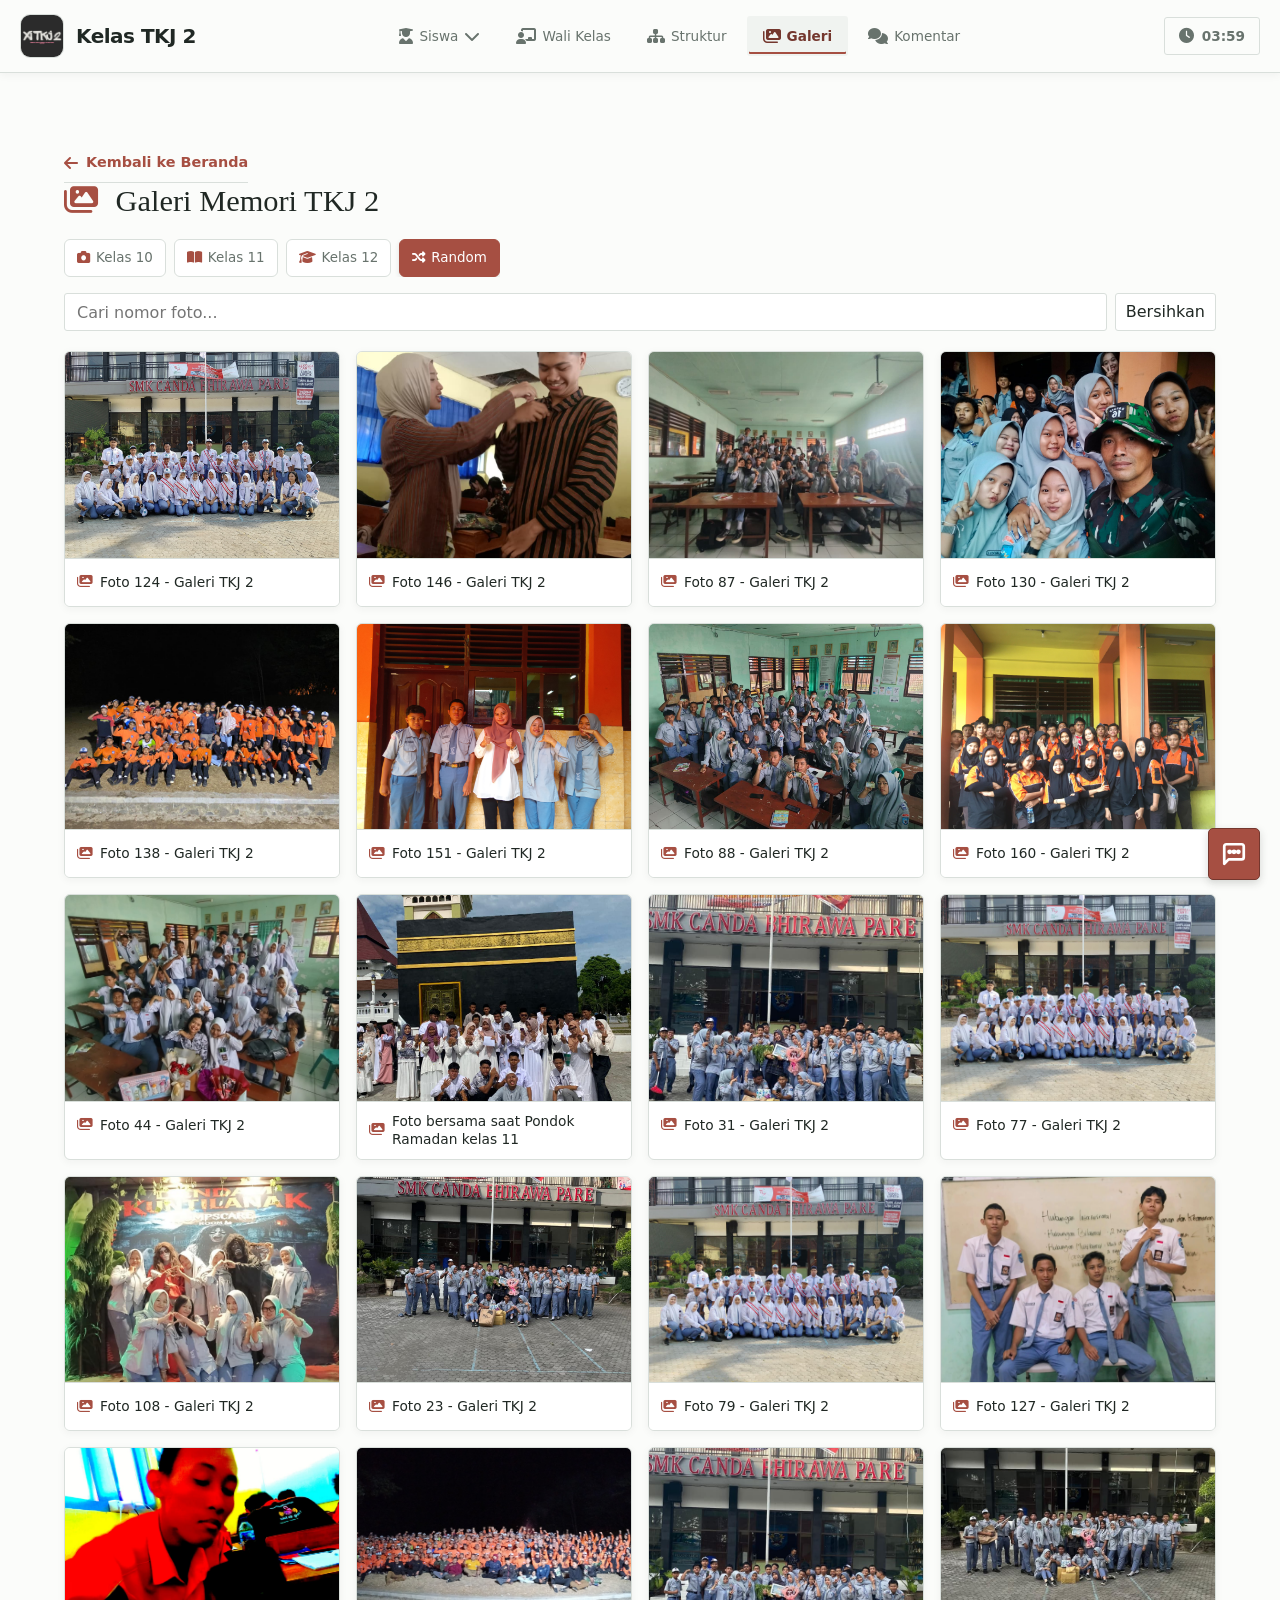
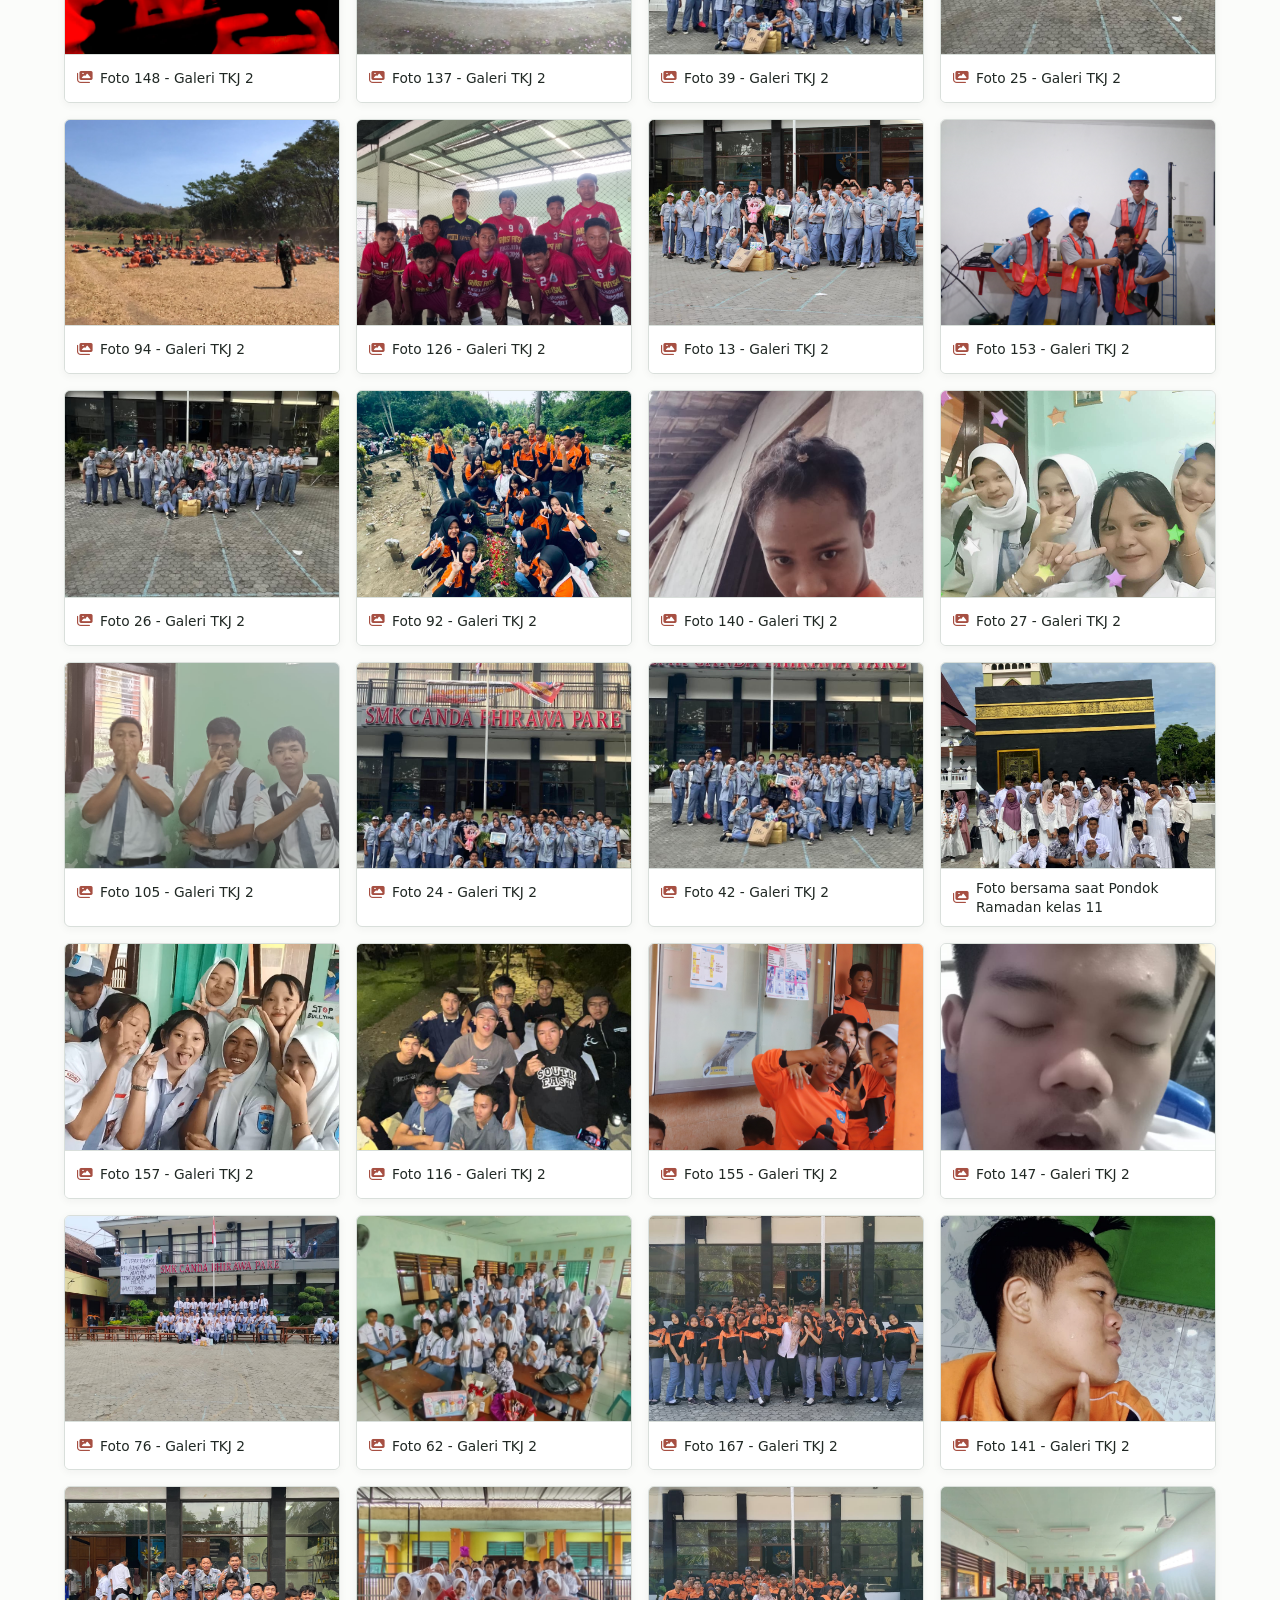
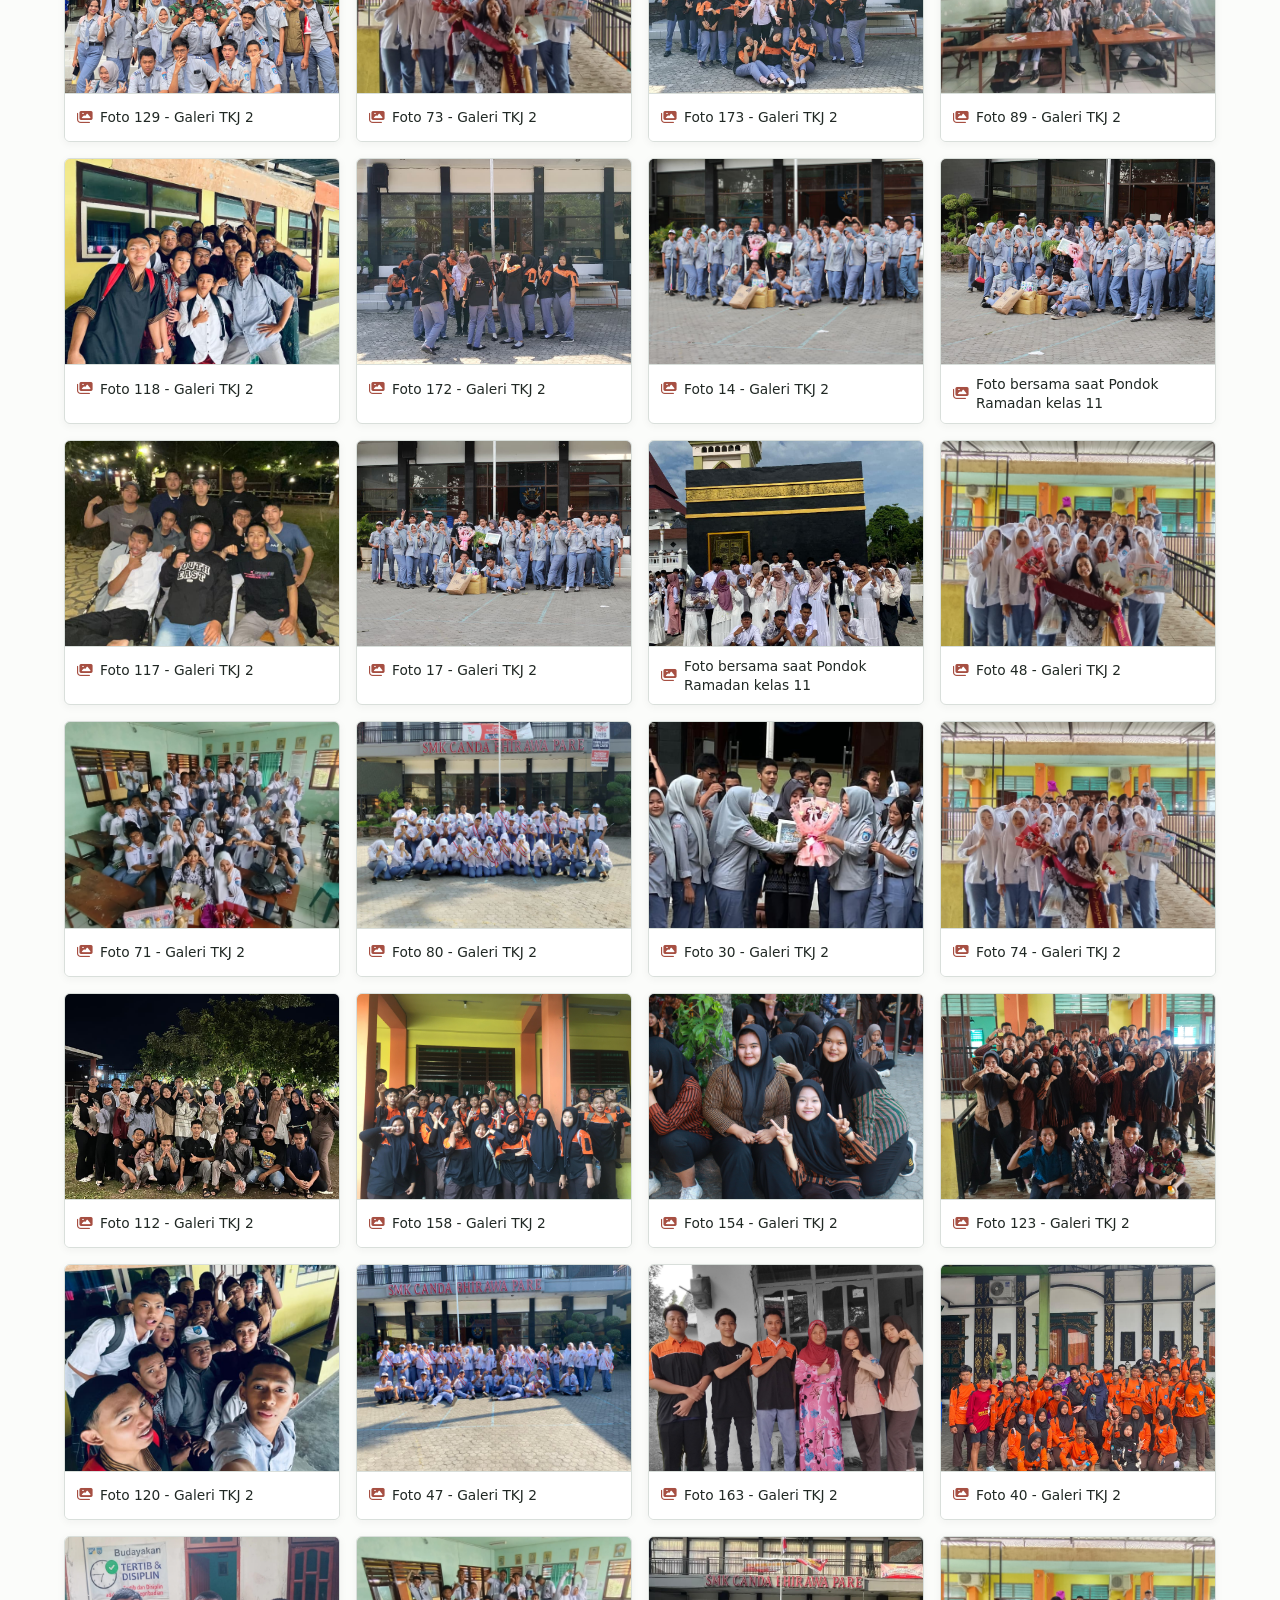
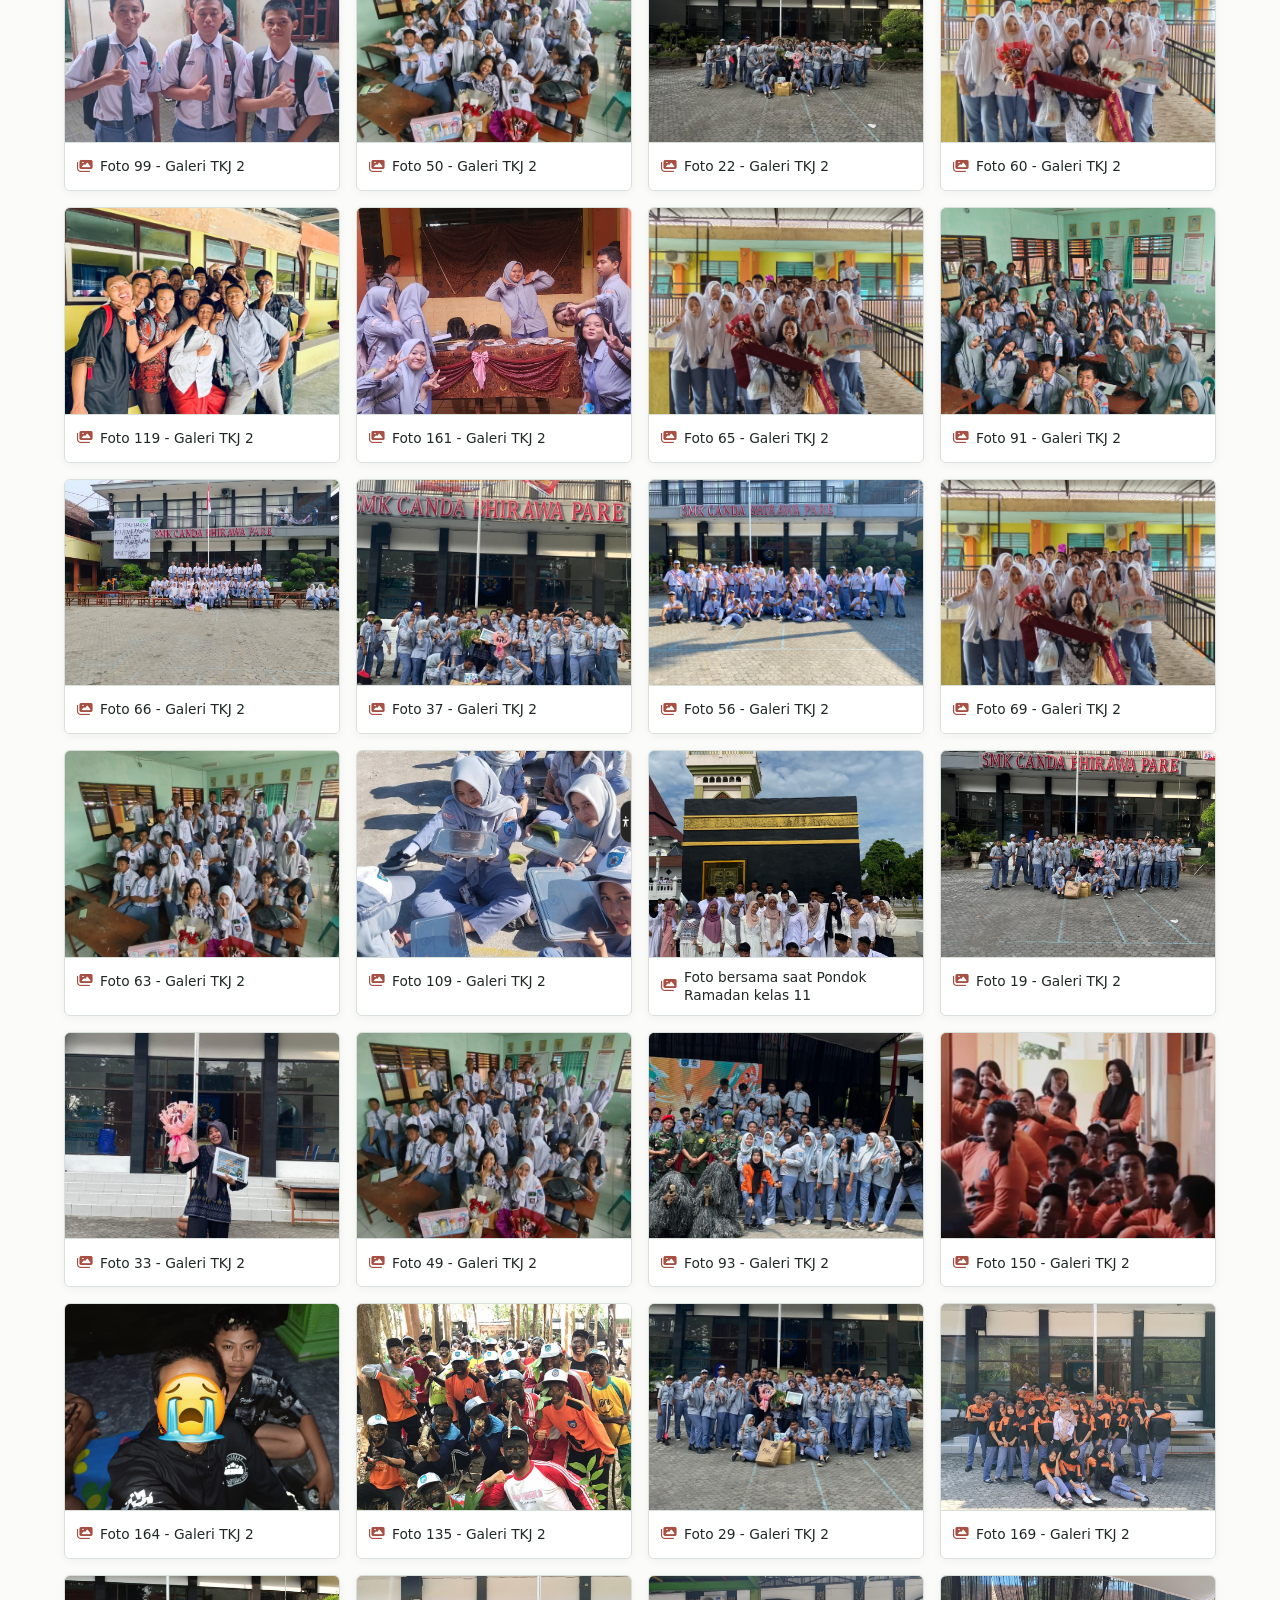
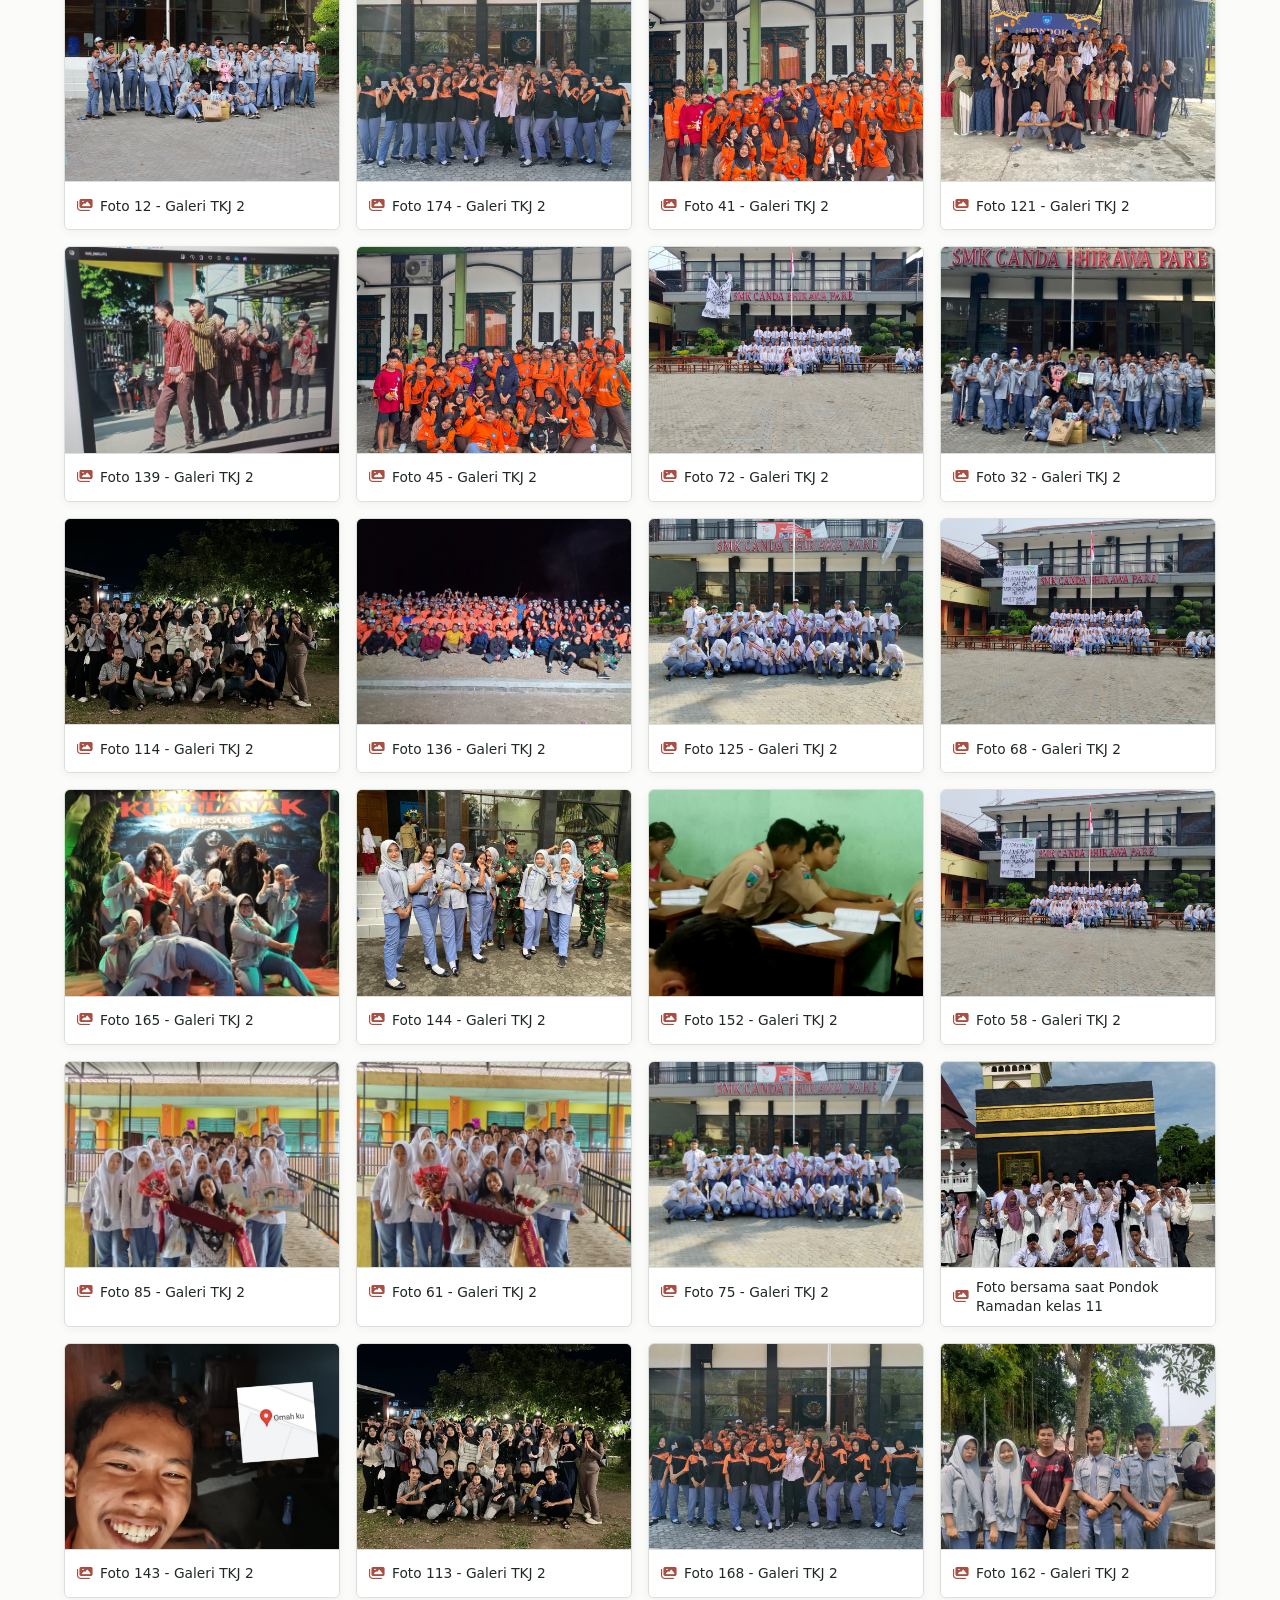
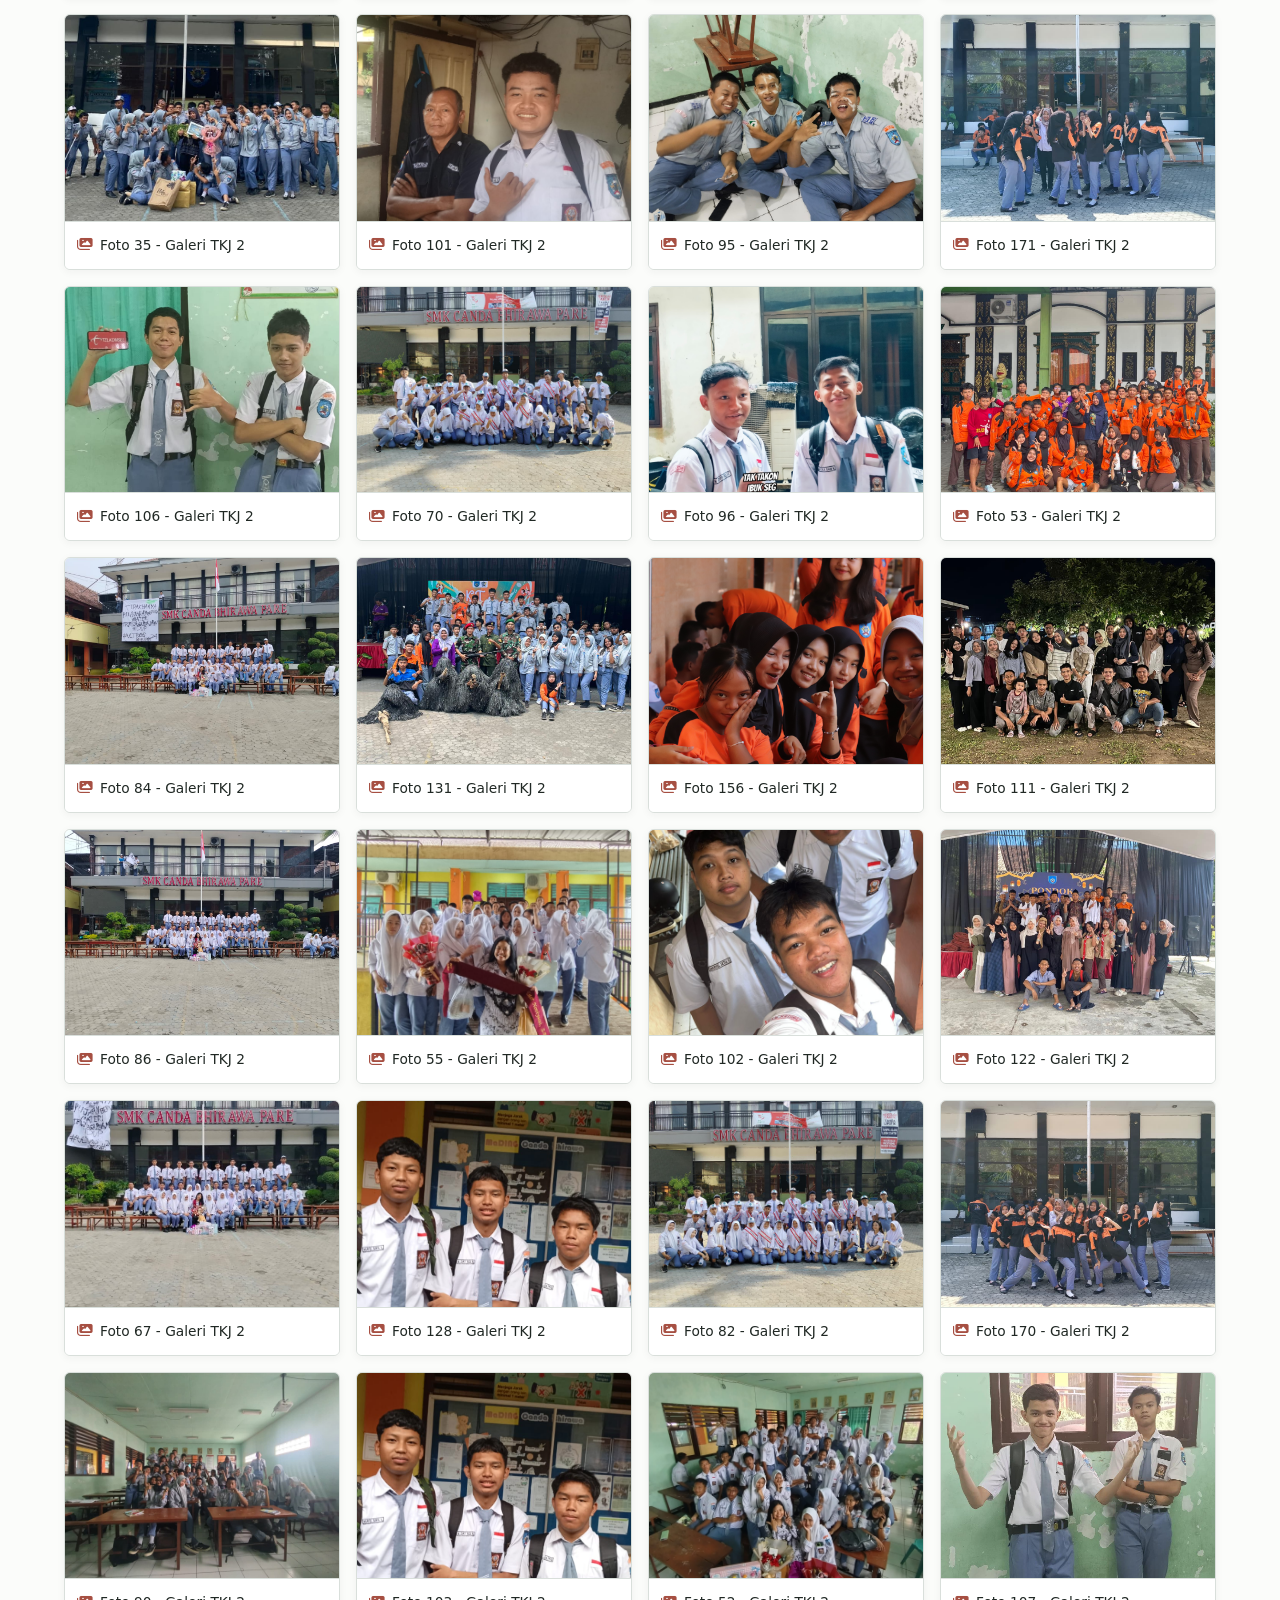
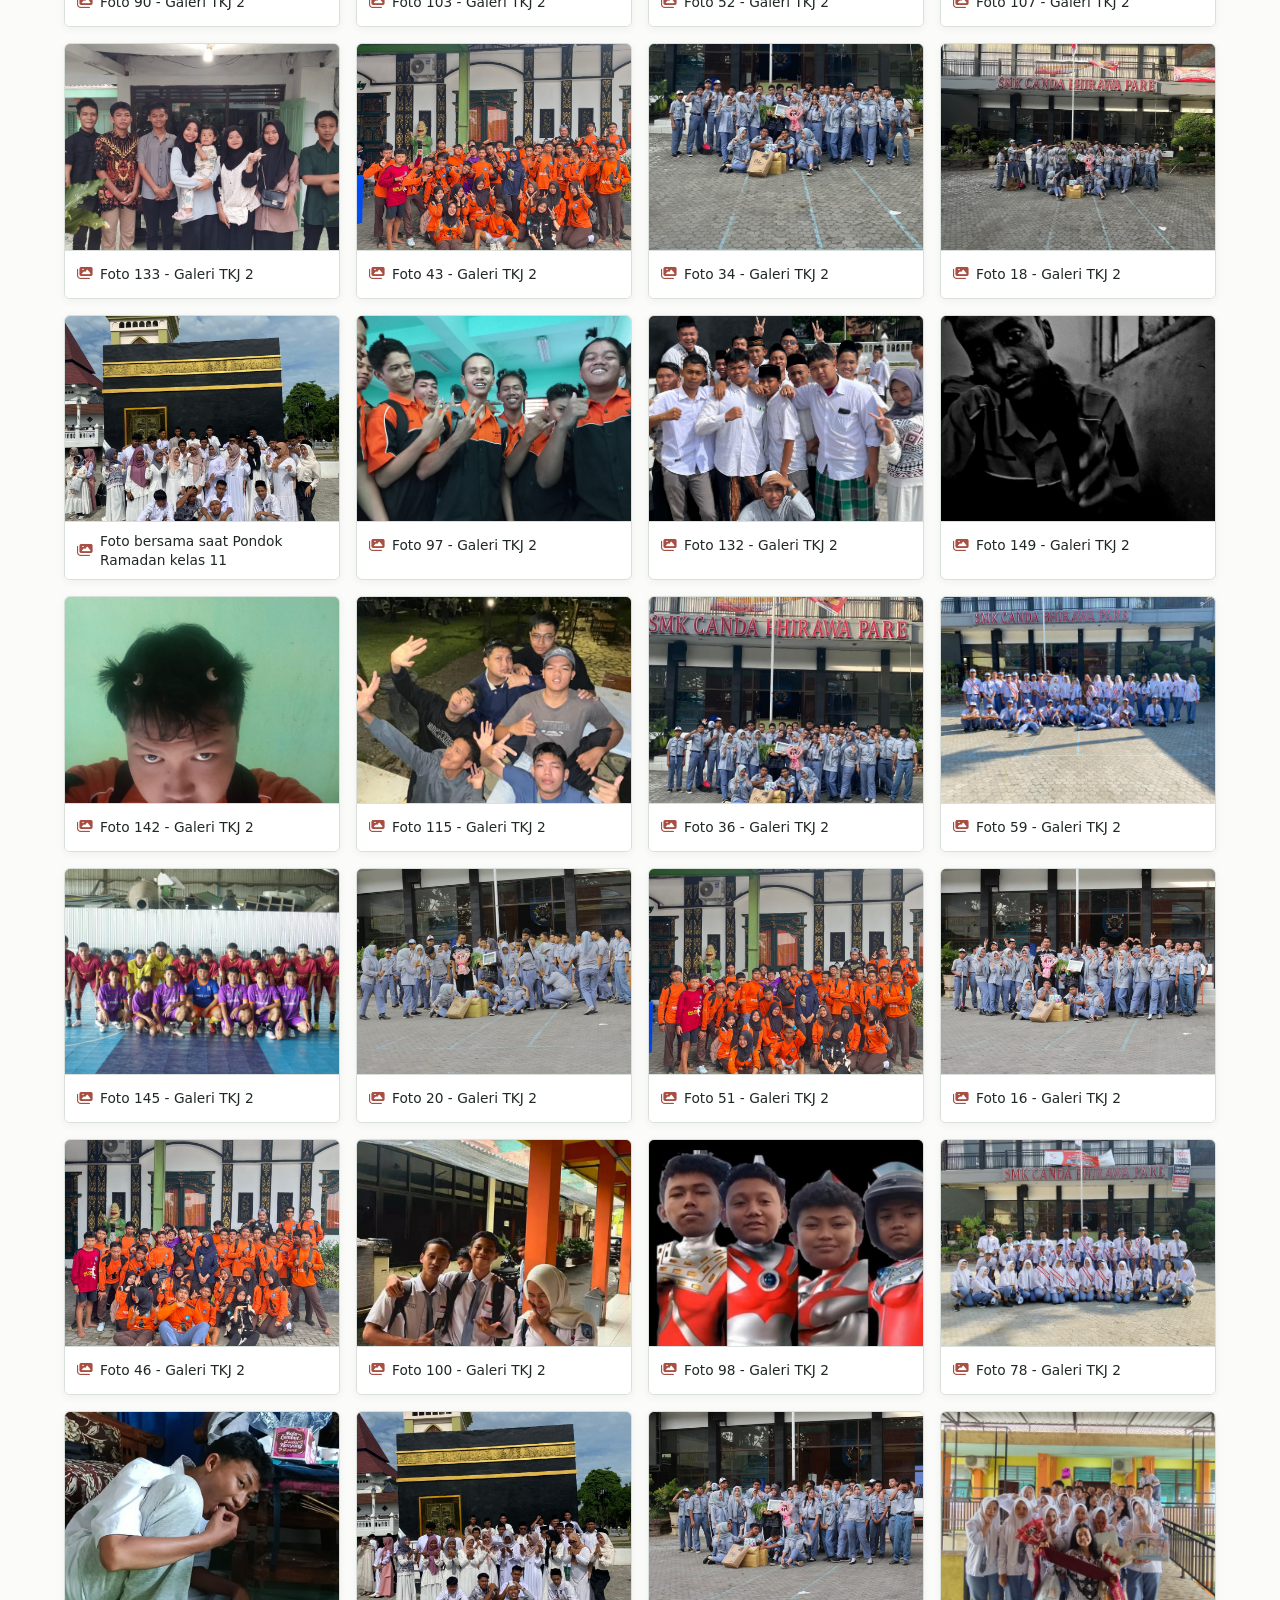
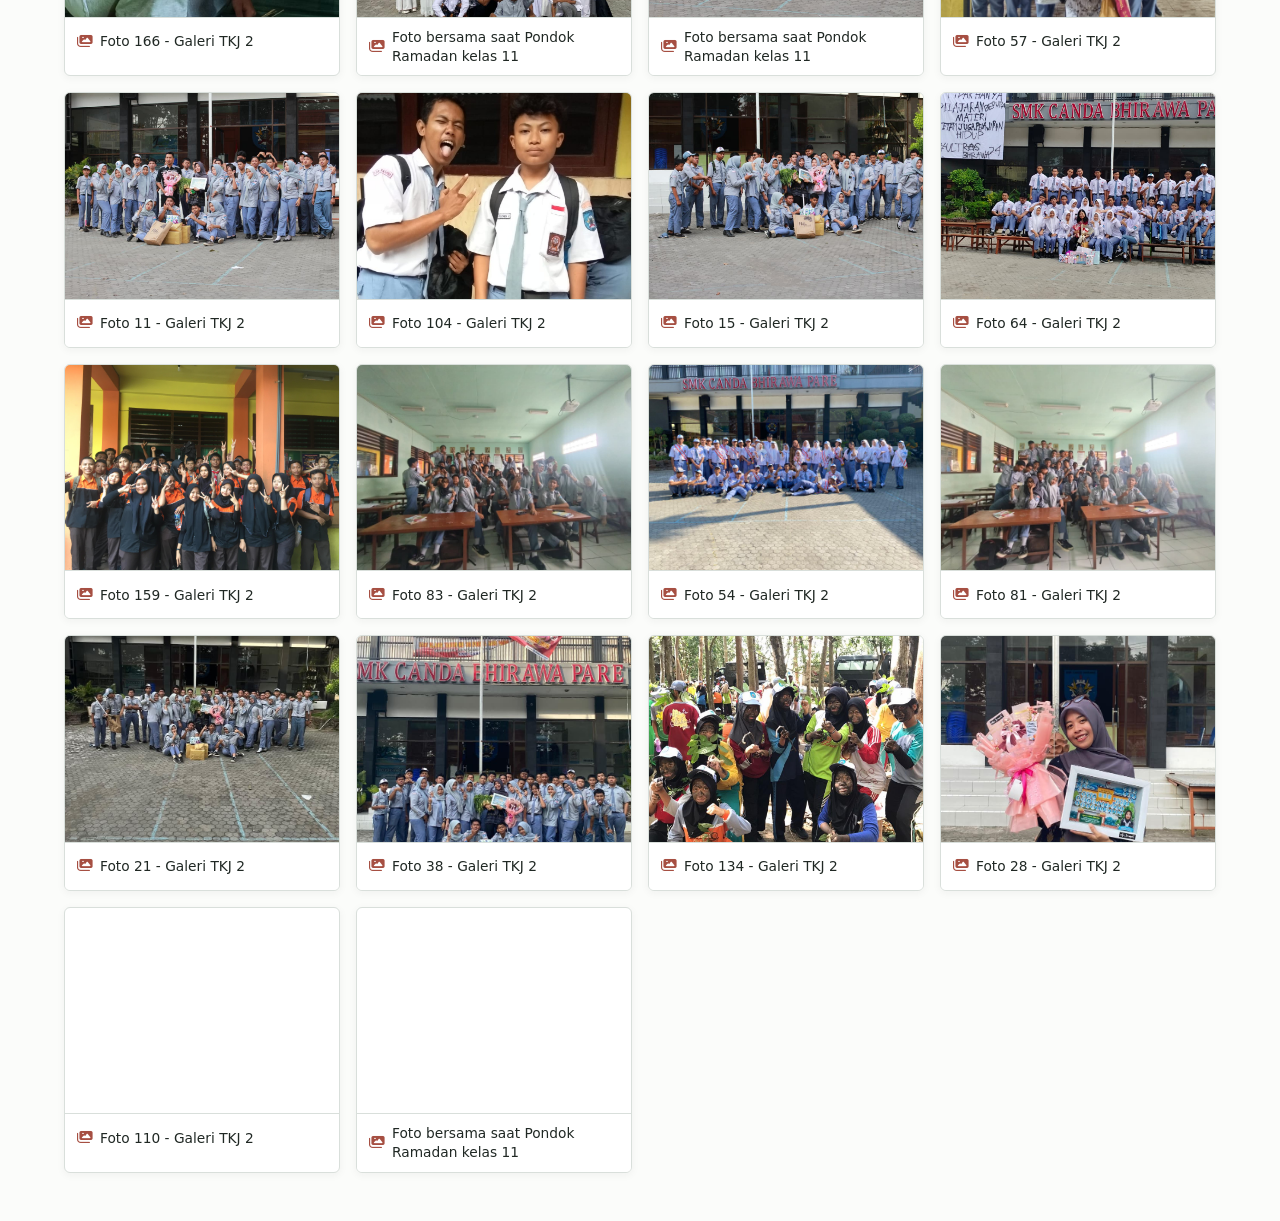
==== galeri.html @ 5a86def5 "first commit" ====
<!DOCTYPE html>
<html lang="id">
<head>
    <meta charset="UTF-8">
    <meta name="viewport" content="width=device-width, initial-scale=1.0">
    <meta name="description" content="Galeri foto perjalanan, kegiatan, dan kenangan kelas XI TKJ 2.">
    <meta name="theme-color" content="#fbfcfa">
    <title>Galeri Kenangan | TKJ 2</title>
    <link rel="stylesheet" href="https://cdnjs.cloudflare.com/ajax/libs/font-awesome/6.4.0/css/all.min.css">
    <link rel="stylesheet" href="style.css">
</head>
<body>
    <nav class="navbar" aria-label="Navigasi utama">
        <div class="nav-container">
            <div class="nav-left"><a class="logo" href="index.html"><img class="logo-img" src="tkj2/tkj 2.jpg" alt="Logo Kelas TKJ 2"><span class="logo-text">Kelas TKJ 2</span></a></div>
            <ul class="nav-links" id="navLinks" aria-label="Menu navigasi">
                <li class="dropdown"><a href="siswa.html" class="nav-link" data-page="siswa.html" aria-haspopup="true"><i class="fas fa-user-graduate" aria-hidden="true"></i> Siswa <i class="fas fa-chevron-down" aria-hidden="true"></i></a><div class="dropdown-menu" id="studentDropdown"></div></li>
                <li><a href="wali-kelas.html" class="nav-link" data-page="wali-kelas.html"><i class="fas fa-chalkboard-teacher" aria-hidden="true"></i> Wali Kelas</a></li>
                <li><a href="struktur.html" class="nav-link" data-page="struktur.html"><i class="fas fa-sitemap" aria-hidden="true"></i> Struktur</a></li>
                <li><a href="galeri.html" class="nav-link" data-page="galeri.html"><i class="fas fa-images" aria-hidden="true"></i> Galeri</a></li>
                <li><a href="komentar.html" class="nav-link" data-page="komentar.html"><i class="fas fa-comments" aria-hidden="true"></i> Komentar</a></li>
            </ul>
            <div class="nav-right"><div class="live-clock-widget" aria-label="Jam lokal saat ini" role="complementary"><i class="fas fa-clock" aria-hidden="true"></i><span id="liveClockTime">00:00</span></div><div class="theme-switcher" aria-label="Pengalih tema"><button class="theme-btn active" data-theme="default" title="Tema terracotta" aria-label="Pilih tema terracotta"><i class="fas fa-palette" aria-hidden="true"></i></button><button class="theme-btn" data-theme="ocean" title="Tema sage" aria-label="Pilih tema sage"><i class="fas fa-leaf" aria-hidden="true"></i></button></div><button class="mobile-theme-toggle" id="mobileThemeToggle" type="button" aria-label="Aktifkan tema gelap" title="Ganti tema terang atau gelap" aria-pressed="false"><i class="fas fa-moon" aria-hidden="true"></i></button><button class="mobile-menu-btn" id="mobileMenuBtn" aria-label="Buka menu navigasi" aria-expanded="false" aria-controls="navLinks"><i class="fas fa-bars" aria-hidden="true"></i></button></div>
        </div>
    </nav>
    <main class="container">
        <section class="section active" id="gallery">
            <div class="galeri-container">
                <a class="back-to-home-btn" href="index.html"><i class="fas fa-arrow-left" aria-hidden="true"></i> Kembali ke Beranda</a>
                <h1 class="galeri-title"><i class="fas fa-images" aria-hidden="true"></i> Galeri Memori TKJ 2</h1>
                <div class="gallery-albums" role="group" aria-label="Pilih album foto">
                    <button type="button" data-gallery-album="class10" aria-pressed="false"><i class="fas fa-camera" aria-hidden="true"></i> Kelas 10</button>
                    <button type="button" data-gallery-album="class11" aria-pressed="false"><i class="fas fa-book-open" aria-hidden="true"></i> Kelas 11</button>
                    <button type="button" data-gallery-album="class12" aria-pressed="false"><i class="fas fa-graduation-cap" aria-hidden="true"></i> Kelas 12</button>
                    <button type="button" data-gallery-album="random" aria-pressed="true"><i class="fas fa-shuffle" aria-hidden="true"></i> Random</button>
                </div>
                <div class="gallery-search-row"><label for="gallerySearch" class="visually-hidden">Cari foto</label><input type="search" id="gallerySearch" placeholder="Cari nomor foto..." aria-label="Cari foto berdasarkan nomor"><button id="clearSearchBtn" aria-label="Bersihkan pencarian">Bersihkan</button></div>
                <div class="galeri-grid" id="galeriGrid"></div>
            </div>
            <div id="imageModal" class="modal" role="dialog" aria-label="Tampilan galeri besar" aria-hidden="true">
                <button class="close-modal" onclick="closeModal()" aria-label="Tutup galeri">×</button>
                <button class="modal-prev" onclick="changeImage(-1)" aria-label="Gambar sebelumnya">&#10094;</button>
                <button class="modal-next" onclick="changeImage(1)" aria-label="Gambar berikutnya">&#10095;</button>
                <div class="modal-loading" id="modalLoading" style="display:none"><i class="fas fa-spinner" aria-hidden="true"></i></div>
                <img class="modal-content" id="modalImage" alt="Foto galeri TKJ 2">
                <div class="modal-caption" id="modalCaption"></div>
            </div>
        </section>
    </main>
    <button id="chatbotBtn" class="chatbot-btn" aria-label="Buka chatbot TKJ 2" aria-expanded="false" aria-controls="chatbotWindow" title="Chat dengan chatbot TKJ 2"><svg class="chatbot-icon" viewBox="0 0 24 24" fill="none" stroke="currentColor" stroke-width="2.5" aria-hidden="true"><path d="M21 15a2 2 0 0 1-2 2H7l-4 4V5a2 2 0 0 1 2-2h14a2 2 0 0 1 2 2z" stroke-linecap="round" stroke-linejoin="round"/><circle cx="8" cy="10" r="1" fill="currentColor"/><circle cx="12" cy="10" r="1" fill="currentColor"/><circle cx="16" cy="10" r="1" fill="currentColor"/></svg></button>
    <div id="chatbotWindow" class="chatbot-window" role="dialog" aria-label="Chatbot TKJ 2" aria-hidden="true"><div class="chatbot-header"><h3><i class="fas fa-robot" aria-hidden="true"></i> Chatbot TKJ 2</h3><div class="chatbot-header-btns"><button id="clearChatBtn" title="Hapus riwayat chat" aria-label="Hapus riwayat chat"><i class="fas fa-trash-alt" aria-hidden="true"></i></button><button id="closeChatBtn" aria-label="Tutup chatbot"><i class="fas fa-times" aria-hidden="true"></i></button></div></div><div class="chatbot-messages" id="chatbotMessages" role="log" aria-label="Pesan chatbot"><div class="bot-msg">Halo! Saya RKJ2. Saya menjawab berdasarkan kumpulan respons yang sudah disiapkan, bukan AI online.</div></div><div class="chatbot-input"><label for="chatInput" style="display:none">Pesan chatbot</label><input type="text" id="chatInput" placeholder="Ketik pertanyaan..." aria-label="Ketik pertanyaan untuk chatbot"><button id="sendChatBtn" aria-label="Kirim pesan"><i class="fas fa-paper-plane" aria-hidden="true"></i></button></div></div>
    <script src="app.js"></script>
</body>
</html>
---- style.css ----
* {
    margin: 0;
    padding: 0;
    box-sizing: border-box;
    font-family: 'Inter', system-ui, -apple-system, 'Segoe UI', Roboto, Helvetica, Arial, sans-serif;
}

/* ===== THEME COLORS VARIABLES ===== */
:root {
    /* Default Theme */
    --primary-color: #a64f42;
    --primary-light: #c9826b;
    --primary-dark: #74372e;
    --accent-color: #202824;
    --text-primary: #202824;
    --text-secondary: #68736d;
    --bg-primary: #fbfcfa;
    --bg-secondary: #ffffff;
    --memory-ink: var(--text-primary);
    --memory-muted: var(--text-secondary);
    --memory-accent: var(--primary-color);
    --memory-line: #d9dfdb;
}

html[data-theme="nature"] {
    --primary-color: #55745e;
    --primary-light: #78977e;
    --primary-dark: #354d3c;
    --accent-color: #202824;
    --text-primary: #202824;
    --text-secondary: #68736d;
    --bg-primary: #f4f7f3;
    --bg-secondary: #ffffff;
}


body {
    background-color: var(--bg-primary);
    color: var(--text-primary);
    line-height: 1.5;
    padding-top: 80px;
    transition: background-color 0.3s ease, color 0.3s ease;
    background-image: none;
}

/* Navbar Styles - Neobrutalism */
.navbar {
    position: fixed;
    top: 0;
    left: 0;
    width: 100%;
    background: linear-gradient(135deg, #000 0%, #1a1a1a 50%, #000 100%);
    backdrop-filter: blur(12px);
    color: white;
    padding: 14px 0;
    box-shadow: 0 4px 20px rgba(0, 0, 0, 0.3), 0 6px 0px rgba(59, 130, 246, 0.15);
    z-index: 1000;
    border-bottom: 3px solid var(--primary-color);
}

.nav-container {
    max-width: 1400px;
    margin: 0 auto;
    display: flex;
    justify-content: space-between;
    align-items: center;
    padding: 0 20px;
    gap: 20px;
}

.nav-left {
    flex-shrink: 0;
    display: flex;
    align-items: center;
}

.logo {
    display: flex;
    align-items: center;
    gap: 12px;
    cursor: pointer;
    transition: transform 0.2s ease;
}

.logo:hover {
    transform: scale(1.05);
}

.logo-img {
    width: 44px;
    height: 44px;
    border-radius: 10px;
    object-fit: cover;
    background: white;
    box-shadow: 0 2px 8px rgba(0, 0, 0, 0.2);
    border: 2px solid var(--primary-color);
}

.logo-text {
    font-size: 1.25rem;
    font-weight: 700;
    letter-spacing: -0.5px;
    background: linear-gradient(135deg, #fff, var(--primary-light));
    -webkit-background-clip: text;
    background-clip: text;
    color: transparent;
}

/* Main Navigation Links */
.nav-links {
    display: flex;
    list-style: none;
    gap: 4px;
    flex: 1;
    justify-content: center;
    flex-wrap: wrap;
}

.nav-links li {
    position: relative;
}

.nav-links a {
    color: #e2e8f0;
    text-decoration: none;
    font-weight: 500;
    padding: 8px 14px;
    border-radius: 8px;
    transition: all 0.25s ease;
    display: flex;
    align-items: center;
    gap: 6px;
    font-size: 0.85rem;
    white-space: nowrap;
    border: 2px solid transparent;
}

.nav-links a:hover,
.nav-links a.active {
    background: rgba(255, 255, 255, 0.12);
    color: var(--primary-light);
    border-color: var(--primary-color);
}

.nav-links a i {
    font-size: 1rem;
}

/* Right Section - Widgets & Controls */
.nav-right {
    display: flex;
    align-items: center;
    gap: 12px;
    flex-shrink: 0;
}

/* Live Clock Widget */
.live-clock-widget {
    display: none;
    align-items: center;
    gap: 8px;
    color: white;
    font-weight: 600;
    padding: 8px 14px;
    background: rgba(59, 130, 246, 0.15);
    border-radius: 8px;
    border: 2px solid rgba(59, 130, 246, 0.3);
    font-size: 0.85rem;
    transition: all 0.3s ease;
}

.live-clock-widget:hover {
    background: rgba(59, 130, 246, 0.25);
    border-color: rgba(59, 130, 246, 0.5);
}

.live-clock-widget i {
    font-size: 0.95rem;
    animation: clock-pulse 2s infinite;
}

/* Weather Widget */
.weather-widget {
    display: none;
    align-items: center;
    gap: 8px;
    color: white;
    font-weight: 600;
    padding: 8px 14px;
    background: rgba(248, 113, 113, 0.12);
    border-radius: 8px;
    border: 2px solid rgba(248, 113, 113, 0.25);
    font-size: 0.75rem;
    transition: all 0.3s ease;
}

.weather-widget:hover {
    background: rgba(248, 113, 113, 0.2);
    border-color: rgba(248, 113, 113, 0.4);
}

.weather-widget i {
    font-size: 1rem;
    opacity: 1;
}

.weather-info {
    display: flex;
    flex-direction: column;
    gap: 1px;
}

.weather-info span:first-child {
    font-weight: 700;
    font-size: 0.8rem;
}

.weather-info span:last-child {
    font-size: 0.65rem;
    opacity: 0.85;
}

/* Theme Switcher - Compact */
.theme-switcher {
    display: flex;
    gap: 6px;
    align-items: center;
    padding: 4px 6px;
    background: rgba(255, 255, 255, 0.05);
    border-radius: 8px;
    border: 2px solid rgba(255, 255, 255, 0.08);
}

.theme-btn {
    background: rgba(255, 255, 255, 0.08);
    border: 2px solid rgba(255, 255, 255, 0.12);
    color: white;
    width: 32px;
    height: 32px;
    border-radius: 6px;
    cursor: pointer;
    font-size: 0.9rem;
    display: flex;
    align-items: center;
    justify-content: center;
    transition: all 0.25s ease;
}

.theme-btn:hover {
    background: rgba(255, 255, 255, 0.15);
    border-color: rgba(255, 255, 255, 0.25);
    transform: scale(1.1);
}

.theme-btn.active {
    background: linear-gradient(135deg, var(--primary-color), var(--primary-light));
    border-color: var(--primary-light);
    box-shadow: 0 0 12px rgba(59, 130, 246, 0.4);
}

/* Mobile Menu Button */
.mobile-menu-btn {
    display: none;
    background: rgba(255, 255, 255, 0.08);
    border: 2px solid rgba(255, 255, 255, 0.12);
    color: white;
    font-size: 1.4rem;
    cursor: pointer;
    padding: 8px 12px;
    border-radius: 8px;
    transition: all 0.25s ease;
    width: 40px;
    height: 40px;
    align-items: center;
    justify-content: center;
}

.mobile-menu-btn:hover {
    background: rgba(255, 255, 255, 0.15);
    border-color: rgba(255, 255, 255, 0.25);
    transform: scale(1.1);
}

/* Dropdown Menu - Clean Modern */
.dropdown {
    position: relative;
}

.dropdown-menu {
    display: none;
    position: absolute;
    top: 100%;
    left: 0;
    background: white;
    min-width: 320px;
    max-height: 460px;
    overflow-y: auto;
    border-radius: 20px;
    box-shadow: 0 20px 35px -12px rgba(0, 0, 0, 0.15);
    z-index: 1001;
    padding: 8px 0;
    border: 1px solid rgba(0, 0, 0, 0.05);
}

.dropdown:hover .dropdown-menu {
    display: block;
    animation: fadeIn 0.2s ease;
}

@keyframes fadeIn {
    from {
        opacity: 0;
        transform: translateY(-8px);
    }

    to {
        opacity: 1;
        transform: translateY(0);
    }
}

.dropdown-menu a {
    color: #1e293b;
    padding: 10px 20px;
    display: flex;
    align-items: center;
    gap: 12px;
    transition: all 0.15s ease;
    font-size: 0.9rem;
    border-bottom: 1px solid #f1f5f9;
}

.dropdown-menu a:hover {
    background-color: #f8fafc;
    color: #3b82f6;
    padding-left: 24px;
}

.dropdown-menu a:last-child {
    border-bottom: none;
}

.dropdown-avatar {
    width: 32px;
    height: 32px;
    border-radius: 10px;
    object-fit: cover;
}

.mobile-menu-btn {
    display: none;
    background: none;
    border: none;
    color: white;
    font-size: 1.5rem;
    cursor: pointer;
    padding: 8px;
    border-radius: 12px;
    transition: background 0.2s;
}

.mobile-menu-btn:hover {
    background: rgba(255, 255, 255, 0.1);
}

/* Live Clock Widget */
.live-clock-widget {
    display: flex;
    align-items: center;
    gap: 8px;
    color: white;
    font-weight: 600;
    padding: 8px 14px;
    background: rgba(59, 130, 246, 0.15);
    border-radius: 8px;
    border: 2px solid rgba(59, 130, 246, 0.3);
    font-size: 0.85rem;
    transition: all 0.3s ease;
}

.live-clock-widget:hover {
    background: rgba(59, 130, 246, 0.25);
    border-color: rgba(59, 130, 246, 0.5);
}

.live-clock-widget i {
    font-size: 0.95rem;
    opacity: 1;
}

@keyframes clock-pulse {
    0%, 100% { opacity: 1; }
    50% { opacity: 0.6; }
}

/* Theme Switcher */
.theme-switcher {
    display: flex;
    gap: 6px;
    align-items: center;
    padding: 4px 6px;
    background: rgba(255, 255, 255, 0.05);
    border-radius: 8px;
    border: 2px solid rgba(255, 255, 255, 0.08);
}

.theme-btn {
    background: rgba(255, 255, 255, 0.08);
    border: 2px solid rgba(255, 255, 255, 0.12);
    color: white;
    width: 32px;
    height: 32px;
    border-radius: 6px;
    cursor: pointer;
    font-size: 0.9rem;
    display: flex;
    align-items: center;
    justify-content: center;
    transition: all 0.25s ease;
}

.theme-btn:hover {
    background: rgba(255, 255, 255, 0.15);
    border-color: rgba(255, 255, 255, 0.25);
    transform: scale(1.1);
}

.theme-btn.active {
    background: linear-gradient(135deg, var(--primary-color), var(--primary-light));
    border-color: var(--primary-light);
    box-shadow: 0 0 12px rgba(59, 130, 246, 0.4);
}

/* Weather Widget */
.weather-widget {
    display: flex;
    align-items: center;
    gap: 8px;
    color: white;
    font-weight: 600;
    padding: 8px 12px;
    background: rgba(255, 255, 255, 0.08);
    border-radius: 20px;
    border: 1px solid rgba(255, 255, 255, 0.15);
    font-size: 0.85rem;
    transition: all 0.3s ease;
}

.weather-widget:hover {
    background: rgba(255, 255, 255, 0.15);
    border-color: rgba(255, 255, 255, 0.3);
}

.weather-widget i {
    font-size: 1.2rem;
    animation: weather-float 3s ease-in-out infinite;
}

.weather-info {
    display: flex;
    flex-direction: column;
    gap: 2px;
}

.weather-info span:first-child {
    font-weight: 700;
    font-size: 0.9rem;
}

.weather-info span:last-child {
    font-size: 0.75rem;
    opacity: 0.85;
}

/* Main Container */
.container {
    max-width: 1280px;
    margin: 0 auto;
    padding: 24px;
}

/* Section Styling */
.section {
    display: none;
    animation: fadeIn 0.3s ease;
}

.section.active {
    display: block;
}

/* Home Section - Modern Cards */
header {
    background: linear-gradient(135deg, var(--primary-light) 0%, var(--primary-color) 50%, var(--primary-dark) 100%);
    background-size: 200% auto;
    color: white;
    padding: 48px 32px;
    text-align: center;
    border-radius: 20px;
    margin-bottom: 32px;
    box-shadow: 8px 8px 0px rgba(0, 0, 0, 0.15);
    border: 4px solid rgba(0, 0, 0, 0.2);
    animation: none;
    position: relative;
    overflow: hidden;
}

header::after {
    content: '';
    position: absolute;
    top: 0;
    left: 0;
    width: 100%;
    height: 100%;
    background-image: repeating-linear-gradient(45deg, transparent, transparent 2px, rgba(255,255,255,0.05) 2px, rgba(255,255,255,0.05) 4px);
    pointer-events: none;
}

header h1 {
    font-size: 2.5rem;
    font-weight: 900;
    letter-spacing: -0.02em;
    margin-bottom: 12px;
    animation: none;
    text-transform: uppercase;
    text-shadow: 3px 3px 0px rgba(0, 0, 0, 0.3);
}

header h1 i {
    display: inline-block;
    animation: none;
    color: #fff;
    margin-right: 10px;
}

header p {
    font-size: 1.1rem;
    opacity: 0.95;
    max-width: 600px;
    margin: 0 auto;
    animation: none;
    font-weight: 600;
    letter-spacing: 0.5px;
}

@keyframes gradientShift {
    0% {
        background-position: 0% 50%;
    }

    50% {
        background-position: 100% 50%;
    }

    100% {
        background-position: 0% 50%;
    }
}

@keyframes shine {
    0% {
        left: -100%;
    }

    20% {
        left: 200%;
    }

    100% {
        left: 200%;
    }
}

@keyframes float {
    0%, 100% {
        transform: translateY(0px);
    }
    50% {
        transform: translateY(-8px);
    }
}

@keyframes bounce {
    0%, 100% { transform: translateY(0); }
    50% { transform: translateY(-12px) scale(1.1); }
}

@keyframes slideDown {
    from {
        opacity: 0;
        transform: translateY(-30px);
    }

    to {
        opacity: 1;
        transform: translateY(0);
    }
}

@keyframes slideUp {
    from {
        opacity: 0;
        transform: translateY(30px);
    }

    to {
        opacity: 1;
        transform: translateY(0);
    }
}

.class-info {
    display: flex;
    justify-content: space-around;
    flex-wrap: wrap;
    background: white;
    padding: 24px;
    border-radius: 16px;
    margin-bottom: 32px;
    box-shadow: 6px 6px 0px rgba(0, 0, 0, 0.12);
    border: 3px solid #000;
}

.info-item {
    text-align: center;
    padding: 16px;
    min-width: 180px;
}

.info-item i {
    font-size: 2.5rem;
    color: var(--primary-color);
    margin-bottom: 12px;
}

.info-item h3 {
    margin-bottom: 4px;
    color: #000;
    font-weight: 700;
    font-size: 1.15rem;
}

.quick-actions {
    display: grid;
    grid-template-columns: repeat(auto-fill, minmax(240px, 1fr));
    gap: 24px;
    margin-top: 32px;
}

.action-card {
    background: white;
    padding: 24px 20px;
    border-radius: 16px;
    text-align: center;
    box-shadow: 6px 6px 0px rgba(0, 0, 0, 0.12);
    transition: all 0.3s ease;
    cursor: pointer;
    border: 3px solid var(--primary-color);
    animation: none;
}

.action-card:hover {
    transform: translate(-3px, -3px);
    box-shadow: 9px 9px 0px rgba(0, 0, 0, 0.12);
}

.action-card i {
    font-size: 2.5rem;
    color: var(--primary-color);
    margin-bottom: 16px;
    display: inline-block;
    transition: transform 0.3s ease;
}

.action-card:hover i {
    transform: scale(1.15) rotate(5deg);
}

.action-card h3 {
    margin-bottom: 8px;
    color: #000;
    font-weight: 700;
    transition: color 0.3s ease;
    font-size: 1.15rem;
}

.action-card:hover h3 {
    color: #1e40af;
}

@keyframes fadeUpCard {
    from {
        opacity: 0;
        transform: translateY(30px);
    }

    to {
        opacity: 1;
        transform: translateY(0);
    }
}

/* Wali Kelas Section - Clean Cards */
.wali-container-screenshot {
    background: white;
    border-radius: 28px;
    padding: 32px;
    box-shadow: 0 4px 12px rgba(0, 0, 0, 0.04);
    border: 1px solid #eef2ff;
    margin-bottom: 32px;
}

.wali-profile {
    margin-bottom: 32px;
    border-bottom: 1px solid #f1f5f9;
    padding-bottom: 24px;
}

.wali-profile:last-child {
    border-bottom: none;
    margin-bottom: 0;
    padding-bottom: 0;
}

.wali-name {
    font-size: 1.6rem;
    font-weight: 700;
    color: #0f172a;
    margin-bottom: 6px;
    letter-spacing: -0.3px;
}

.wali-name i {
    color: #3b82f6;
    margin-right: 10px;
    font-size: 1.6rem;
}

.wali-nip {
    font-size: 0.9rem;
    color: #64748b;
    margin-bottom: 12px;
}

.wali-role {
    display: inline-block;
    background: #ef4444;
    color: white;
    padding: 4px 14px;
    border-radius: 40px;
    font-size: 0.75rem;
    font-weight: 500;
    margin-bottom: 16px;
}

.wali-divider {
    height: 1px;
    background: linear-gradient(to right, #e2e8f0, transparent);
    margin: 24px 0;
}

.wali-subsection {
    margin-top: 24px;
}

.wali-subsection h3 {
    color: #0f172a;
    margin-bottom: 16px;
    font-size: 1.2rem;
    font-weight: 600;
    display: flex;
    align-items: center;
    gap: 8px;
}

.wali-subsection h3 i {
    color: #3b82f6;
}

.wali-education-item {
    margin-bottom: 16px;
    padding-left: 16px;
    border-left: 3px solid #3b82f6;
}

.wali-education-title {
    font-weight: 600;
    color: #0f172a;
    margin-bottom: 4px;
}

.wali-education-desc {
    color: #475569;
    font-size: 0.9rem;
}

/* Neobrutalism Theme - Blue Soft Version */

.all-students-container {
    background: white;
    border-radius: 28px;
    padding: 32px;
    box-shadow: 0 4px 12px rgba(0, 0, 0, 0.04);
    border: 1px solid #eef2ff;
    /* Neobrutalism additions - Soft Blue */
    box-shadow: 6px 6px 0 0 #1e40af;
    border: 2px solid #1e3a8a;
    border-radius: 20px;
}

.student-info-header {
    margin-bottom: 28px;
    font-size: 1rem;
    color: #2563eb;
    font-weight: 700;
    border-bottom: 2px solid #2563eb;
    padding-bottom: 8px;
    display: inline-block;
    /* Neobrutalism additions - Blue */
    background: #1e3a8a;
    color: #ffffff;
    padding: 8px 16px;
    border-bottom: none;
    box-shadow: 4px 4px 0 0 #60a5fa;
    letter-spacing: -0.5px;
    font-weight: 800;
    text-transform: uppercase;
    border-radius: 12px;
}

.students-grid {
    display: grid;
    grid-template-columns: repeat(auto-fill, minmax(280px, 1fr));
    gap: 28px;
}

.student-card {
    background: white;
    border-radius: 24px;
    overflow: hidden;
    transition: all 0.25s ease;
    cursor: pointer;
    border: 1px solid #eef2ff;
    /* Neobrutalism additions - Soft Blue */
    border-radius: 20px;
    border: 2px solid #1e3a8a;
    box-shadow: 5px 5px 0 0 #3b82f6;
    transition: all 0.2s ease;
}

.student-card:hover {
    transform: translateY(-6px);
    box-shadow: 0 20px 30px -12px rgba(0, 0, 0, 0.1);
    border-color: #3b82f6;
    /* Neobrutalism additions - Blue */
    transform: translate(-3px, -3px);
    box-shadow: 8px 8px 0 0 #2563eb;
    border-color: #2563eb;
}

.student-card-header {
    background: linear-gradient(135deg, #2563eb, #1e40af);
    color: white;
    padding: 24px 20px;
    text-align: center;
    min-height: 130px;
    display: flex;
    flex-direction: column;
    justify-content: center;
    /* Neobrutalism additions - Blue Soft */
    background: linear-gradient(135deg, #3b82f6, #1d4ed8);
    position: relative;
    border-bottom: 2px solid #1e3a8a;
}

.student-card-header::after {
    display: none;
}

.student-card-avatar {
    width: 72px;
    height: 72px;
    border-radius: 36px;
    border: 2px solid white;
    margin: 0 auto 12px;
    overflow: hidden;
    box-shadow: 0 4px 10px rgba(0, 0, 0, 0.1);
    /* Neobrutalism additions - Blue Soft */
    border-radius: 16px;
    border: 3px solid #ffffff;
    box-shadow: 4px 4px 0 0 #1e3a8a;
}

.student-card-avatar img {
    width: 100%;
    height: 100%;
    object-fit: cover;
}

.student-card-header h3 {
    margin-bottom: 4px;
    font-size: 1.2rem;
    font-weight: 600;
    /* Neobrutalism additions */
    color: #ffffff;
    font-weight: 800;
    letter-spacing: -0.5px;
    text-transform: uppercase;
    text-shadow: none;
}

.student-card-body {
    padding: 20px;
    background: #ffffff;
}

.student-card-detail-item {
    display: flex;
    align-items: center;
    margin-bottom: 12px;
    font-size: 0.85rem;
    color: #1e293b;
    /* Neobrutalism additions - Soft Blue */
    font-weight: 600;
    padding: 6px 8px;
    border-left: 3px solid #3b82f6;
    border-radius: 8px;
    transition: all 0.2s ease;
}

.student-card-detail-item:hover {
    transform: translateX(4px);
    background: #eff6ff;
    border-left: 3px solid #1e40af;
}

.student-card-detail-item i {
    width: 24px;
    color: #3b82f6;
    margin-right: 8px;
    font-size: 0.9rem;
    /* Neobrutalism additions */
    color: #2563eb;
    font-weight: bold;
}

/* Social Media Buttons - Neobrutalism Theme */
.social-links {
    display: flex;
    justify-content: center;
    gap: 24px;
    flex-wrap: wrap;
    padding: 32px 28px;
    background: white;
    border-radius: 24px;
    margin-top: 32px;
    margin-bottom: 32px;
    border: 3px solid #1e3a8a;
    box-shadow: 8px 8px 0 0 #1e3a8a, 0 0 0 1px rgba(0, 0, 0, 0.08);
}

.social-btn {
    display: inline-flex;
    align-items: center;
    justify-content: center;
    gap: 12px;
    padding: 12px 28px;
    border-radius: 16px;
    font-size: 0.95rem;
    font-weight: 600;
    text-decoration: none;
    color: white;
    transition: all 0.3s cubic-bezier(0.175, 0.885, 0.32, 1.275);
    min-width: 140px;
    border: 3px solid rgba(0, 0, 0, 0.2);
    letter-spacing: -0.3px;
    text-transform: uppercase;
}

.social-btn i {
    font-size: 1.1rem;
    opacity: 0.95;
}

.social-btn.tiktok {
    background: linear-gradient(135deg, #010101 0%, #1a1a1a 100%);
    border-color: #25f4ee;
    box-shadow: 4px 4px 0 0 rgba(1, 1, 1, 0.4);
}

.social-btn.tiktok:hover {
    background: linear-gradient(135deg, #25f4ee 0%, #1dd1a1 100%);
    color: #010101;
    transform: translate(-3px, -3px);
    box-shadow: 6px 6px 0 0 rgba(1, 1, 1, 0.3);
    border-color: #010101;
}

.social-btn.tiktok:active {
    transform: translate(0, 0);
    box-shadow: 2px 2px 0 0 rgba(1, 1, 1, 0.2);
}

.social-btn.youtube {
    background: linear-gradient(135deg, #ff0000 0%, #dc143c 100%);
    border-color: #fff;
    box-shadow: 4px 4px 0 0 rgba(255, 0, 0, 0.3);
}

.social-btn.youtube:hover {
    background: linear-gradient(135deg, #ffffff 0%, #f5f5f5 100%);
    color: #ff0000;
    transform: translate(-3px, -3px);
    box-shadow: 6px 6px 0 0 rgba(255, 0, 0, 0.25);
    border-color: #ff0000;
}

.social-btn.youtube:active {
    transform: translate(0, 0);
    box-shadow: 2px 2px 0 0 rgba(255, 0, 0, 0.15);
}

.social-btn.instagram {
    background: linear-gradient(135deg, #feda75 0%, #fa7e1e 25%, #d92e7f 50%, #9b36b7 75%, #515bd4 100%);
    border-color: rgba(255, 255, 255, 0.3);
    box-shadow: 4px 4px 0 0 rgba(217, 46, 127, 0.3);
}

.social-btn.instagram:hover {
    background: linear-gradient(135deg, #ffffff 0%, #f8f8f8 100%);
    color: #d92e7f;
    transform: translate(-3px, -3px);
    box-shadow: 6px 6px 0 0 rgba(217, 46, 127, 0.25);
    border-color: #d92e7f;
}

.social-btn.instagram:active {
    transform: translate(0, 0);
    box-shadow: 2px 2px 0 0 rgba(217, 46, 127, 0.15);
}

/* ===== STUDENT PROFILE SECTION - Desktop Neobrutalism Theme ===== */

.student-container {
    background: linear-gradient(135deg, #fef3c7 0%, #fde68a 100%);
    border-radius: 24px;
    border: 3px solid #1e3a8a;
    box-shadow: 8px 8px 0px #1e3a8a;
    overflow: hidden;
    max-width: 500px;
    margin: 0 auto;
    transition: all 0.3s ease;
}

.student-container:hover {
    transform: translate(-2px, -2px);
    box-shadow: 10px 10px 0px #1e3a8a;
}

.student-header {
    background: linear-gradient(135deg, #3b82f6, #1e40af);
    padding: 32px 24px;
    text-align: center;
    display: flex;
    flex-direction: column;
    align-items: center;
    border-bottom: 3px solid #1e3a8a;
    position: relative;
}

.student-header::after {
    content: '';
    position: absolute;
    bottom: -3px;
    right: 16px;
    width: 40px;
    height: 40px;
    background: repeating-linear-gradient(
        45deg,
        #1e3a8a,
        #1e3a8a 12px,
        transparent 12px,
        transparent 24px
    );
    border-radius: 8px;
}

.student-avatar {
    width: 120px;
    height: 120px;
    border-radius: 20px;
    border: 4px solid #ffffff;
    box-shadow: 6px 6px 0px #1e3a8a;
    overflow: hidden;
    margin-bottom: 16px;
    background: white;
    transition: all 0.3s ease;
}

.student-avatar:hover {
    transform: scale(1.05);
}

.student-avatar img {
    width: 100%;
    height: 100%;
    object-fit: cover;
}

.student-info {
    flex: 1;
    color: white;
}

.student-info h2 {
    font-size: 1.5rem;
    font-weight: 800;
    margin-bottom: 6px;
    letter-spacing: -0.5px;
    text-transform: uppercase;
    text-shadow: 2px 2px 4px rgba(0, 0, 0, 0.2);
}

.student-nis {
    font-size: 0.95rem;
    font-weight: 600;
    opacity: 0.95;
    letter-spacing: 0.5px;
}

.student-details-simple {
    padding: 28px 24px;
    display: flex;
    flex-direction: column;
    gap: 14px;
    background: linear-gradient(135deg, #fef3c7 0%, #fde68a 100%);
}

.detail-row {
    display: flex;
    align-items: flex-start;
    gap: 14px;
    padding: 16px 18px;
    background: white;
    border-radius: 14px;
    border-left: 4px solid #3b82f6;
    box-shadow: 3px 3px 0px rgba(30, 58, 138, 0.2);
    transition: all 0.2s ease;
}

.detail-row:hover {
    transform: translate(-2px, -2px);
    box-shadow: 5px 5px 0px rgba(30, 58, 138, 0.3);
    border-left-color: #1e40af;
}

.detail-row i {
    width: 28px;
    height: 28px;
    display: flex;
    align-items: center;
    justify-content: center;
    color: #3b82f6;
    font-size: 1rem;
    font-weight: bold;
    background: #eff6ff;
    border-radius: 8px;
    flex-shrink: 0;
    transition: all 0.2s ease;
}

.detail-row:hover i {
    color: #1e40af;
    background: #dbeafe;
    transform: scale(1.1);
}

.detail-row .label {
    font-size: 0.85rem;
    font-weight: 700;
    color: #1e293b;
    text-transform: uppercase;
    letter-spacing: 0.3px;
    min-width: 100px;
    color: #475569;
}

.detail-row .value {
    font-size: 0.95rem;
    font-weight: 600;
    color: #1e293b;
    flex: 1;
}

/* ===================================================================
   RESPONSIVE DESIGN - Mobile-First Unique Experience
   =================================================================== */

/* ---------- Tablet Breakpoint (max-width: 992px) ---------- */
@media (max-width: 992px) {
    .navbar {
        padding: 8px 0;
    }

    .nav-container {
        gap: 12px;
    }

    .live-clock-widget {
        display: none !important;
    }

    .nav-links {
        display: none;
        position: absolute;
        top: 56px;
        left: 0;
        width: 100%;
        background: rgba(15, 23, 42, 0.98);
        backdrop-filter: blur(16px);
        flex-direction: column;
        padding: 12px;
        gap: 2px;
        border-bottom: 1px solid rgba(255, 255, 255, 0.08);
        max-height: 80vh;
        overflow-y: auto;
    }

    .nav-links.active {
        display: flex;
        animation: slideNavDown 0.3s ease-out;
    }

    @keyframes slideNavDown {
        from { opacity: 0; transform: translateY(-10px); }
        to { opacity: 1; transform: translateY(0); }
    }

    .nav-links li {
        margin: 0;
    }

    .mobile-menu-btn {
        display: flex;
    }

    .dropdown-menu {
        position: static;
        box-shadow: none;
        background: rgba(255, 255, 255, 0.05);
        padding: 8px 0 8px 24px;
        max-height: 350px;
        border-radius: 14px;
    }

    .dropdown-menu a {
        color: #e2e8f0;
        border-bottom: 1px solid rgba(255, 255, 255, 0.05);
        padding: 10px 14px;
        font-size: 0.9rem;
    }

    .dropdown-menu a:hover {
        background-color: rgba(255, 255, 255, 0.1);
        color: white;
        padding-left: 18px;
    }
}

/* ---------- Mobile Breakpoint (max-width: 768px) ---------- */
@media (max-width: 768px) {

    /* === BODY & GLOBAL === */
    body {
        padding-top: 64px;
        font-size: 15px;
        -webkit-text-size-adjust: 100%;
    }

    /* === NAVBAR - Compact Mobile Header === */
    .navbar {
        padding: 4px 0;
        background: rgba(15, 23, 42, 0.96);
        height: auto;
    }

    .nav-container {
        padding: 0 12px;
        gap: 8px;
    }

    .logo-img {
        width: 32px;
        height: 32px;
        border-radius: 8px;
    }

    .logo-text {
        font-size: 0.9rem;
        display: block;
    }

    .live-clock-widget {
        display: none !important;
    }

    .nav-links {
        top: 50px;
        padding: 8px;
        gap: 0px;
    }

    .nav-links a {
        padding: 8px 12px;
        font-size: 0.8rem;
        border-radius: 12px;
    }

    .nav-links a i {
        width: 20px;
        text-align: center;
        font-size: 0.9rem;
    }

    /* === DROPDOWN MENU - Mobile Optimized === */
    .dropdown-menu {
        position: static;
        box-shadow: none;
        background: rgba(255, 255, 255, 0.05);
        padding: 8px 0 8px 20px;
        max-height: 350px;
        border-radius: 14px;
    }

    .dropdown-menu a {
        color: #e2e8f0;
        border-bottom: 1px solid rgba(255, 255, 255, 0.05);
        padding: 10px 14px;
        font-size: 0.85rem;
    }

    .dropdown-menu a:hover {
        background-color: rgba(255, 255, 255, 0.1);
        color: white;
        padding-left: 18px;
    }

    /* === CONTAINER === */
    .container {
        padding: 12px;
    }

    /* === HOME SECTION - Mobile Hero === */
    header {
        padding: 32px 20px;
        border-radius: 20px;
        margin-bottom: 20px;
    }

    header h1 {
        font-size: 1.35rem;
        line-height: 1.3;
    }

    header h1 i {
        display: block;
        margin-bottom: 8px;
        margin-right: 0;
        font-size: 2rem;
    }

    header p {
        font-size: 0.9rem;
    }

    /* === CLASS INFO - Horizontal Scroll Cards === */
    .class-info {
        display: grid;
        grid-template-columns: 1fr 1fr;
        gap: 10px;
        padding: 16px;
        border-radius: 20px;
        margin-bottom: 20px;
    }

    .info-item {
        padding: 14px 10px;
        min-width: unset;
        background: #f8fafc;
        border-radius: 16px;
        border: 1px solid #eef2ff;
    }

    .info-item i {
        font-size: 1.5rem;
        margin-bottom: 8px;
    }

    .info-item h3 {
        font-size: 0.95rem;
    }

    .info-item p {
        font-size: 0.8rem;
        color: #64748b;
    }

    /* === QUICK ACTIONS - 2-Column Grid for Mobile === */
    .quick-actions {
        grid-template-columns: 1fr 1fr;
        gap: 10px;
        margin-top: 20px;
    }

    .action-card {
        padding: 20px 14px;
        border-radius: 18px;
    }

    .action-card i {
        font-size: 1.8rem;
        margin-bottom: 10px;
    }

    .action-card h3 {
        font-size: 0.9rem;
    }

    .action-card p {
        font-size: 0.75rem;
        color: #64748b;
    }

    .action-card:hover {
        transform: translateY(-4px) scale(1.01);
    }

    .action-card:active {
        transform: scale(0.97);
        transition: transform 0.1s;
    }

    /* === SOCIAL LINKS - Vertical Stack on Mobile === */
    .social-links {
        flex-direction: column;
        align-items: stretch;
        gap: 12px;
        padding: 20px 16px;
        border-radius: 20px;
        margin-top: 20px;
        margin-bottom: 20px;
        border: 2px solid #1e3a8a;
        box-shadow: 5px 5px 0 0 #1e3a8a;
    }

    .social-btn {
        padding: 14px 20px;
        min-width: unset;
        width: 100%;
        font-size: 0.9rem;
        border-radius: 14px;
        justify-content: center;
        box-shadow: 3px 3px 0 0 rgba(0, 0, 0, 0.2);
    }

    .social-btn:hover {
        box-shadow: 4px 4px 0 0 rgba(0, 0, 0, 0.25);
    }

    .social-btn i {
        font-size: 1.2rem;
    }

    /* === STUDENT PROFILE - Mobile Optimized === */
    .student-container {
        background: linear-gradient(135deg, #fef3c7 0%, #fde68a 100%);
        border-radius: 20px;
        border: 2px solid #1e3a8a;
        box-shadow: 6px 6px 0px #1e3a8a;
        margin-bottom: 20px;
        max-width: 100%;
    }

    .student-header {
        background: linear-gradient(135deg, #3b82f6, #1d4ed8);
        border-bottom: 2px solid #1e3a8a;
        padding: 24px 16px;
    }

    .student-header::after {
        display: none;
    }

    .student-avatar {
        width: 100px;
        height: 100px;
        border-radius: 16px;
        border: 3px solid #ffffff;
        box-shadow: 4px 4px 0px #1e3a8a;
        margin-right: 0;
        margin-bottom: 12px;
    }

    .student-info h2 {
        font-size: 1.2rem;
        font-weight: 800;
    }

    .student-details-simple {
        padding: 16px 12px;
        gap: 10px;
        background: linear-gradient(135deg, #fef3c7 0%, #fde68a 100%);
    }

    .detail-row {
        padding: 12px 14px;
        border-radius: 12px;
        border-left: 3px solid #3b82f6;
        box-shadow: 2px 2px 0px rgba(30, 58, 138, 0.15);
        gap: 10px;
        flex-wrap: wrap;
    }

    .detail-row i {
        width: 28px;
        height: 28px;
        font-size: 0.9rem;
        flex-shrink: 0;
    }

    .detail-row .label {
        min-width: 80px;
        font-size: 0.75rem;
    }

    .detail-row .value {
        font-size: 0.85rem;
        width: 100%;
        padding-left: 10px;
        margin-top: 2px;
    }

    /* === ALL STUDENTS - Compact Mobile Cards === */
    /* Mempertahankan .all-students-container yang sudah ada */
    .all-students-container {
        padding: 16px;
        border-radius: 20px;
    }

    .student-info-header {
        font-size: 0.9rem;
        margin-bottom: 16px;
    }

    .students-grid {
        grid-template-columns: 1fr;
        gap: 12px;
    }

    .student-card {
        border-radius: 18px;
        display: flex;
        flex-direction: row;
        overflow: hidden;
    }

    .student-card-header {
        min-height: unset;
        padding: 14px;
        width: 110px;
        flex-shrink: 0;
        display: flex;
        flex-direction: column;
        align-items: center;
        justify-content: center;
    }

    .student-card-avatar {
        width: 52px;
        height: 52px;
        border-radius: 26px;
        margin: 0 0 6px 0;
    }

    .student-card-header h3 {
        font-size: 0.7rem;
        text-align: center;
        line-height: 1.2;
    }

    .student-card-body {
        padding: 14px;
        display: flex;
        flex-direction: column;
        justify-content: center;
        flex: 1;
    }

    .student-card-detail-item {
        font-size: 0.8rem;
        margin-bottom: 6px;
    }

    .student-card:hover {
        transform: none;
    }

    .student-card:active {
        transform: scale(0.98);
        transition: transform 0.1s;
    }
}

/* === EXTRA SMALL DEVICES (di bawah 480px) === */
@media (max-width: 480px) {
    /* === NAVBAR - Ultra Compact for Small Phones === */
    .navbar {
        padding: 2px 0;
    }

    .nav-container {
        padding: 0 8px;
        gap: 4px;
    }

    .nav-left {
        min-width: auto;
    }

    .logo-img {
        width: 28px;
        height: 28px;
        border-radius: 6px;
    }

    .theme-switcher {
        gap: 4px;
        padding: 2px 4px;
    }

    .theme-btn {
        width: 28px;
        height: 28px;
        font-size: 0.8rem;
    }

    .mobile-menu-btn {
        width: 36px;
        height: 36px;
        padding: 6px;
        font-size: 1.2rem;
    }

    .nav-links {
        top: 46px;
        padding: 6px;
        gap: 0px;
    }

    .nav-links a {
        padding: 6px 10px;
        font-size: 0.75rem;
        border-radius: 10px;
    }

    .nav-links a i {
        width: 18px;
        font-size: 0.8rem;
    }

    /* === DROPDOWN MENU - Ultra Compact for Small Phones === */
    .dropdown-menu {
        position: static;
        box-shadow: none;
        background: rgba(255, 255, 255, 0.05);
        padding: 6px 0 6px 16px;
        max-height: 300px;
        border-radius: 12px;
    }

    .dropdown-menu a {
        color: #e2e8f0;
        border-bottom: 1px solid rgba(255, 255, 255, 0.05);
        padding: 8px 12px;
        font-size: 0.8rem;
    }

    .dropdown-menu a:hover {
        background-color: rgba(255, 255, 255, 0.1);
        color: white;
        padding-left: 16px;
    }

    body {
        padding-top: 56px;
    }

    /* === STUDENTS GRID === */
    .all-students-container {
        padding: 12px;
    }

    .student-card-header {
        width: 90px;
        padding: 10px;
    }

    .student-card-avatar {
        width: 44px;
        height: 44px;
        border-radius: 22px;
    }

    .student-card-header h3 {
        font-size: 0.65rem;
    }

    .student-card-body {
        padding: 10px;
    }

    .student-card-detail-item {
        font-size: 0.75rem;
        padding: 4px 6px;
    }

    .student-card-detail-item i {
        width: 20px;
        font-size: 0.75rem;
    }

    .student-info-header {
        font-size: 0.8rem;
        padding: 6px 12px;
    }
}

/* === TABLET LANDSCAPE (769px - 1024px) === */
@media (min-width: 769px) and (max-width: 1024px) {
    .students-grid {
        grid-template-columns: repeat(auto-fill, minmax(240px, 1fr));
        gap: 20px;
    }

    .student-card-header {
        padding: 20px 16px;
        min-height: 120px;
    }

    .student-card-avatar {
        width: 60px;
        height: 60px;
    }

    .student-card-header h3 {
        font-size: 1rem;
    }

    .student-card-detail-item {
        font-size: 0.8rem;
    }
}

    /* === STRUCTURE TREE - Vertical Stack on Mobile === */
    .structure-tree {
        padding: 20px 14px;
        border-radius: 18px;
    }

    .tree-level {
        flex-direction: column;
        align-items: center;
        gap: 16px;
        margin-bottom: 20px;
    }

    .top-level,
    .middle-level {
        margin-bottom: 24px;
    }

    .tree-member {
        width: 100%;
        max-width: 260px;
    }

    .member-thumb {
        width: 80px;
        height: 80px;
    }

    .member-box {
        min-width: unset;
        width: 100%;
        padding: 12px 16px;
    }

    .member-position {
        font-size: 0.7rem;
    }

    .member-fullname {
        font-size: 0.82rem;
    }

    .tree-connector {
        height: 30px;
        margin: -5px 0 10px 0;
    }

    .connector-line.vertical {
        height: 30px;
        top: -30px;
    }

    .connector-line.horizontal {
        display: none;
    }

    /* === COMMENTS - Mobile Friendly === */
    .comments-container {
        padding: 20px 16px;
        border-radius: 18px;
    }

    .comments-header h2 {
        font-size: 1.4rem !important;
    }

    .form-textarea-simple {
        font-size: 16px; /* Prevents iOS zoom */
        padding: 14px;
        min-height: 100px;
        border-radius: 14px;
    }

    .submit-btn-simple {
        padding: 14px 20px;
        font-size: 1rem;
        border-radius: 14px;
    }

    /* === GALLERY - 2 Columns Mobile Grid === */
    .galeri-container {
        padding: 12px;
    }

    .galeri-title {
        font-size: 1.4rem;
        margin-bottom: 16px;
    }

    .galeri-grid {
        grid-template-columns: 1fr 1fr;
        gap: 10px;
    }

    .galeri-item {
        border-radius: 8px;
        border-width: 2px;
        border-style: solid;
        border-color: #000;
    }

    .galeri-item img {
        height: 130px;
    }

    .galeri-caption {
        padding: 8px 6px;
        font-size: 0.72rem;
        gap: 4px;
    }

    .galeri-overlay i {
        width: 44px;
        height: 44px;
        font-size: 1.5rem;
    }

    /* === MODAL - Full Screen Mobile === */
    .modal-content {
        max-width: 96%;
        max-height: 80vh;
        border-width: 2px;
        border-radius: 8px;
    }

    .modal-prev,
    .modal-next {
        width: 36px;
        height: 36px;
        font-size: 18px;
    }

    .modal-prev {
        left: 8px;
    }

    .modal-next {
        right: 8px;
    }

    .close-modal {
        top: 10px;
        right: 10px;
        font-size: 28px;
        width: 38px;
        height: 38px;
    }

    .modal-caption {
        font-size: 0.85rem;
        bottom: 12px;
        padding: 10px 16px;
        width: 90%;
        border-radius: 14px;
    }

    /* === DROPDOWN - Full Width Mobile === */
    .dropdown-menu {
        min-width: unset;
    }

    .dropdown-students-grid {
        grid-template-columns: 1fr 1fr;
        gap: 8px;
        padding: 8px;
        max-width: 100%;
    }

    .dropdown-student-card {
        padding: 14px 10px;
        min-height: 130px;
        border: 3px solid #000;
        border-radius: 12px;
    }

    .dropdown-student-card .avatar {
        width: 48px;
        height: 48px;
    }

    .dropdown-student-card .name {
        font-size: 0.75rem;
        font-weight: 800;
    }

    .dropdown-student-card .info {
        font-size: 0.7rem;
        font-weight: 600;
    }

    /* === CHATBOT - Full Width Mobile === */
    .chatbot-btn {
        bottom: 16px;
        right: 16px;
        width: 64px;
        height: 64px;
        border-radius: 14px;
        box-shadow: 5px 5px 0 0 #1e3a8a, 0 0 0 1px rgba(0, 0, 0, 0.1);
    }

    .chatbot-window {
        bottom: 0;
        right: 0;
        left: 0;
        width: 100%;
        height: 100%;
        max-height: 100dvh;
        border-radius: 0;
        border: none;
        border-bottom: none;
        box-shadow: none;
    }

    .chatbot-window.active {
        animation: chatSlideUp 0.3s ease-out;
    }

    @keyframes chatSlideUp {
        from { transform: translateY(100%); opacity: 0; }
        to { transform: translateY(0); opacity: 1; }
    }

    .chatbot-header {
        padding: 16px 20px;
        padding-top: max(16px, env(safe-area-inset-top));
        border-bottom: 3px solid #1e3a8a;
    }

    .chatbot-messages {
        padding: 16px;
        gap: 12px;
    }

    .user-msg,
    .bot-msg {
        max-width: 88%;
        font-size: 0.9rem;
        padding: 10px 14px;
        border-radius: 14px;
    }

    .chatbot-input {
        padding: 14px 16px;
        padding-bottom: max(14px, env(safe-area-inset-bottom));
        gap: 10px;
    }

    .chatbot-input input {
        padding: 12px 16px;
        font-size: 16px; /* Prevents iOS zoom */
        border-radius: 24px;
    }

    .chatbot-input button {
        width: 44px;
        height: 44px;
        flex-shrink: 0;
    }

    /* === SECTION TITLES on Mobile === */
    #all-students h2,
    #structure h2 {
        font-size: 1.3rem !important;
        margin-bottom: 20px !important;
    }

    /* Social heading on mobile */
    #home h2[style] {
        font-size: 1.1rem !important;
        margin-top: 24px !important;
        margin-bottom: 14px !important;
    }

    /* === FOOTER === */
    footer {
        margin-top: 30px;
        border-radius: 16px;
    }

    /* === ADMIN SUGGEST BUTTON === */
    .admin-suggest {
        margin-left: 12px;
    }

/* ---------- Small Phone Breakpoint (max-width: 400px) ---------- */
@media (max-width: 400px) {
    .class-info {
        grid-template-columns: 1fr;
        gap: 8px;
    }

    .info-item {
        display: flex;
        align-items: center;
        gap: 12px;
        text-align: left;
        padding: 12px 14px;
    }

    .info-item i {
        font-size: 1.3rem;
        margin-bottom: 0;
    }

    .info-item h3 {
        font-size: 0.9rem;
        margin-bottom: 0;
    }

    .info-item p {
        font-size: 0.78rem;
    }

    .quick-actions {
        grid-template-columns: 1fr 1fr;
        gap: 8px;
    }

    .action-card {
        padding: 16px 10px;
    }

    .action-card i {
        font-size: 1.5rem;
    }

    .action-card h3 {
        font-size: 0.82rem;
    }

    .action-card p {
        font-size: 0.7rem;
    }

    header h1 {
        font-size: 1.2rem;
    }

    .galeri-grid {
        grid-template-columns: 1fr 1fr;
        gap: 8px;
    }

    .galeri-item img {
        height: 100px;
    }

    .galeri-caption {
        font-size: 0.65rem;
        padding: 6px 4px;
    }

    .student-card-header {
        width: 90px;
        padding: 10px;
    }

    .student-card-avatar {
        width: 44px;
        height: 44px;
    }

    .student-card-header h3 {
        font-size: 0.65rem;
    }
}

/* Wali Kelas with Photo - Modern Cards */
.wali-kelas-container {
    max-width: 1280px;
    margin: 0 auto;
    padding: 20px;
    background: #f8fafc;
}

.wali-kelas-title {
    text-align: center;
    margin-bottom: 32px;
    color: #0f172a;
    font-size: 1.8rem;
    font-weight: 700;
    letter-spacing: -0.3px;
}

.wali-kelas-title i {
    color: #3b82f6;
    margin-right: 10px;
}

.wali-grid {
    display: grid;
    grid-template-columns: repeat(auto-fit, minmax(300px, 1fr));
    gap: 28px;
    margin-top: 20px;
}

.wali-card {
    background: white;
    border-radius: 16px;
    overflow: hidden;
    box-shadow: 6px 6px 0px rgba(0, 0, 0, 0.12);
    transition: all 0.3s ease;
    border: 3px solid #000;
}

.wali-card:hover {
    transform: translate(-3px, -3px);
    box-shadow: 9px 9px 0px rgba(0, 0, 0, 0.12);
}

.wali-card-header {
    background: linear-gradient(135deg, var(--primary-color), var(--primary-light));
    color: white;
    padding: 28px 20px 20px;
    text-align: center;
}

.wali-photo {
    width: 110px;
    height: 110px;
    border-radius: 16px;
    border: 4px solid white;
    margin: 0 auto 16px;
    overflow: hidden;
    box-shadow: 4px 4px 0px rgba(0, 0, 0, 0.15);
}

.wali-photo img {
    width: 100%;
    height: 100%;
    object-fit: cover;
}

.wali-card-header h3 {
    font-size: 1.4rem;
    font-weight: 700;
    margin-bottom: 6px;
    text-transform: uppercase;
    letter-spacing: 0.5px;
}

.wali-card-header .wali-nip {
    font-size: 0.8rem;
    opacity: 0.9;
    margin-bottom: 10px;
}

.wali-role-badge {
    display: inline-block;
    background: #000;
    color: white;
    padding: 4px 14px;
    border-radius: 40px;
    font-size: 0.75rem;
    font-weight: 500;
}

.wali-card-body {
    padding: 24px;
    background: white;
}

.wali-info-item {
    margin-bottom: 18px;
    border-left: 3px solid #3b82f6;
    padding-left: 14px;
}

.wali-info-item .label {
    font-weight: 600;
    color: #0f172a;
    margin-bottom: 6px;
    display: flex;
    align-items: center;
    gap: 8px;
    font-size: 0.85rem;
}

.wali-info-item .label i {
    color: #3b82f6;
    width: 18px;
}

.wali-info-item .value {
    color: #475569;
    font-size: 0.9rem;
    line-height: 1.4;
}

/* Style untuk Galeri Modal dengan Modal */
.galeri-container {
    max-width: 1200px;
    margin: 0 auto;
    padding: 20px;
    background: #f5f9ff;
}

.galeri-title {
    text-align: center;
    margin-bottom: 30px;
    color: #2c3e50;
    font-size: 2rem;
}

.galeri-title i {
    color: #3498db;
    margin-right: 10px;
}

.galeri-grid {
    display: grid;
    grid-template-columns: repeat(auto-fill, minmax(300px, 1fr));
    gap: 25px;
    margin-top: 20px;
}

.galeri-item {
    background: white;
    border-radius: 8px;
    overflow: hidden;
    box-shadow: none;
    transition: all 0.15s ease;
    border: 2px solid #000;
    cursor: pointer;
    position: relative;
}

.galeri-item img {
    width: 100%;
    height: 220px;
    object-fit: cover;
    display: block;
    transition: transform 0.3s ease;
}

.galeri-caption {
    padding: 15px;
    text-align: center;
    background: #fafafa;
    font-weight: 500;
    color: #2c3e50;
    border-top: 1px solid #eee;
    display: flex;
    align-items: center;
    justify-content: center;
    gap: 8px;
}

.galeri-caption i {
    color: #3498db;
}

/* Overlay untuk preview saat hover */
.galeri-overlay {
    position: absolute;
    top: 0;
    left: 0;
    width: 100%;
    height: calc(100% - 51px);
    background: rgba(0, 0, 0, 0.5);
    display: flex;
    align-items: center;
    justify-content: center;
    opacity: 0;
    transition: opacity 0.3s ease;
    pointer-events: none;
}

.galeri-item:hover .galeri-overlay {
    opacity: 1;
}

.galeri-overlay i {
    color: white;
    font-size: 3rem;
    background: rgba(52, 152, 219, 0.8);
    width: 70px;
    height: 70px;
    border-radius: 50%;
    display: flex;
    align-items: center;
    justify-content: center;
    box-shadow: 0 5px 15px rgba(0, 0, 0, 0.3);
}

/* Modal Styles */
.modal {
    display: none;
    position: fixed;
    z-index: 9999;
    left: 0;
    top: 0;
    width: 100%;
    height: 100%;
    background-color: rgba(0, 0, 0, 0.95);
    overflow: auto;
    animation: fadeIn 0.3s ease;
}

.modal-content {
    margin: auto;
    display: block;
    max-width: 90%;
    max-height: 90vh;
    position: absolute;
    top: 50%;
    left: 50%;
    transform: translate(-50%, -50%);
    border: 5px solid white;
    border-radius: 10px;
    box-shadow: 0 0 50px rgba(0, 0, 0, 0.5);
}

.modal-caption {
    margin: auto;
    display: block;
    width: 80%;
    max-width: 700px;
    text-align: center;
    color: white;
    padding: 15px 0;
    position: absolute;
    bottom: 20px;
    left: 50%;
    transform: translateX(-50%);
    font-size: 1.2rem;
    background: rgba(0, 0, 0, 0.6);
    border-radius: 50px;
    backdrop-filter: blur(5px);
}

.modal-caption i {
    margin-right: 10px;
    color: #3498db;
}

.close-modal {
    position: absolute;
    top: 20px;
    right: 35px;
    color: #f1f1f1;
    font-size: 50px;
    font-weight: bold;
    transition: 0.3s;
    cursor: pointer;
    width: 60px;
    height: 60px;
    background: rgba(0, 0, 0, 0.5);
    border-radius: 50%;
    display: flex;
    align-items: center;
    justify-content: center;
    z-index: 10000;
}

.close-modal:hover {
    color: #3498db;
    background: rgba(255, 255, 255, 0.2);
    transform: rotate(90deg);
}

.modal-prev,
.modal-next {
    position: absolute;
    top: 50%;
    transform: translateY(-50%);
    color: white;
    font-size: 40px;
    font-weight: bold;
    cursor: pointer;
    background: rgba(0, 0, 0, 0.5);
    width: 60px;
    height: 60px;
    border-radius: 50%;
    display: flex;
    align-items: center;
    justify-content: center;
    transition: 0.3s;
    z-index: 10000;
}

.modal-prev:hover,
.modal-next:hover {
    background: #3498db;
    color: white;
}

.modal-prev {
    left: 30px;
}

.modal-next {
    right: 30px;
}

@keyframes fadeIn {
    from {
        opacity: 0;
    }

    to {
        opacity: 1;
    }
}

/* Loading spinner */
.modal-loading {
    position: absolute;
    top: 50%;
    left: 50%;
    transform: translate(-50%, -50%);
    color: white;
    font-size: 3rem;
    animation: spin 1s linear infinite;
}

@keyframes spin {
    0% {
        transform: translate(-50%, -50%) rotate(0deg);
    }

    100% {
        transform: translate(-50%, -50%) rotate(360deg);
    }
}

/* Dropdown Grid Siswa */
.dropdown-students-grid {
    display: grid;
    grid-template-columns: 1fr 1fr;
    gap: 16px;
    padding: 20px 12px;
    max-width: none;
}

.dropdown-student-card {
    background: #3b82f6;
    border: 3px solid #000;
    border-radius: 12px;
    padding: 24px 16px;
    text-align: center;
    cursor: pointer;
    transition: all 0.15s ease;
    color: white;
    position: relative;
    overflow: hidden;
    min-height: 160px;
    display: flex;
    flex-direction: column;
    align-items: center;
    justify-content: center;
    font-weight: 700;
}

.dropdown-student-card:hover {
    transform: scale(1.04) rotate(1deg);
    box-shadow: 6px 6px 0px #000;
}

.dropdown-student-card:active {
    transform: scale(0.98);
    box-shadow: 2px 2px 0px #000;
}

.dropdown-student-card .avatar {
    width: 70px;
    height: 70px;
    border-radius: 15px;
    border: 2px solid white;
    margin-bottom: 12px;
    object-fit: cover;
    background: white;
}

.dropdown-student-card .name {
    font-weight: 800;
    font-size: 0.9rem;
    line-height: 1.3;
    margin-bottom: 8px;
    text-transform: uppercase;
    letter-spacing: 0.5px;
}

.dropdown-student-card .info {
    font-size: 0.8rem;
    font-weight: 600;
    display: flex;
    align-items: center;
    justify-content: center;
    gap: 6px;
    margin-top: 6px;
}

.dropdown-menu {
    display: none;
    position: absolute;
    top: 100%;
    left: 0;
    background: white;
    min-width: 350px;
    max-height: 600px;
    overflow-y: auto;
    border-radius: 20px;
    box-shadow: 0 20px 35px -12px rgba(0, 0, 0, 0.15);
    z-index: 1001;
    padding: 8px 0;
    border: 1px solid rgba(0, 0, 0, 0.05);
}

/* Responsive untuk Modal Gallery dan Dropdown */
@media (max-width: 768px) {
    .galeri-grid {
        grid-template-columns: 1fr;
    }

    .modal-prev,
    .modal-next {
        width: 40px;
        height: 40px;
        font-size: 20px;
    }

    .close-modal {
        top: 10px;
        right: 15px;
        font-size: 30px;
        width: 40px;
        height: 40px;
    }

    .dropdown-students-grid {
        grid-template-columns: 1fr 1fr 1fr;
        gap: 10px;
        padding: 10px 8px;
    }

    .dropdown-student-card {
        padding: 14px 12px;
        min-height: 140px;
        border: 3px solid #000;
        border-radius: 12px;
    }

    .dropdown-student-card .avatar {
        width: 50px;
        height: 50px;
    }

    .dropdown-student-card .name {
        font-size: 0.8rem;
        font-weight: 800;
    }

    .dropdown-student-card .info {
        font-size: 0.72rem;
        font-weight: 600;
    }

    .dropdown-students-grid {
        max-width: 90vw;
    }
}

/* Structure Card with Photo */
.structure-card {
    background: white;
    padding: 20px;
    border-radius: 12px;
    border: 1px solid #e2e8f0;
    box-shadow: 0 2px 8px rgba(0, 0, 0, 0.04);
    transition: all 0.25s ease;
    display: flex;
    gap: 16px;
    align-items: flex-start;
}

.structure-card:hover {
    transform: translateY(-4px);
    box-shadow: 0 12px 24px rgba(0, 0, 0, 0.08);
    border-color: #3b82f6;
}

.structure-photo {
    width: 80px;
    height: 80px;
    border-radius: 12px;
    overflow: hidden;
    flex-shrink: 0;
    border: 2px solid #f0f7ff;
    box-shadow: 0 4px 12px rgba(0, 0, 0, 0.1);
}

.structure-photo img {
    width: 100%;
    height: 100%;
    object-fit: cover;
}

.structure-content {
    flex: 1;
}

/* Organizational Tree Structure */
.structure-tree {
    max-width: 1000px;
    margin: 0 auto;
    padding: 40px;
    background: linear-gradient(135deg, #f0f7ff 0%, #e0efff 100%);
    border-radius: 24px;
    box-shadow: 0 10px 30px rgba(59, 130, 246, 0.08);
    border: 2px solid #c7def8;
}

.tree-level {
    display: flex;
    justify-content: center;
    gap: 35px;
    margin-bottom: 40px;
    position: relative;
}

.top-level {
    margin-bottom: 60px;
}

.middle-level {
    margin-bottom: 60px;
}

.tree-member {
    display: flex;
    flex-direction: column;
    align-items: center;
    gap: 10px;
    position: relative;
}

.member-thumb {
    width: 105px;
    height: 105px;
    border-radius: 8px;
    object-fit: cover;
    border: 3px solid white;
    box-shadow: 0 4px 12px rgba(59, 130, 246, 0.15);
}

.member-box {
    background: linear-gradient(135deg, #3b82f6 0%, #2563eb 100%);
    color: white;
    padding: 14px 20px;
    border-radius: 10px;
    text-align: center;
    box-shadow: 0 6px 16px rgba(59, 130, 246, 0.2);
    border: 2px solid #60a5fa;
    position: relative;
    min-width: 200px;
    transition: all 0.3s ease;
}

.member-box::before {
    content: '';
    position: absolute;
    inset: 0;
    background-image:
        repeating-linear-gradient(45deg, transparent, transparent 10px, rgba(255, 255, 255, 0.05) 10px, rgba(255, 255, 255, 0.05) 20px);
    border-radius: 10px;
}

.member-box:hover {
    transform: translateY(-4px);
    box-shadow: 0 10px 24px rgba(59, 130, 246, 0.3);
    border-color: #93c5fd;
}

.ketua-box {
    background: linear-gradient(135deg, #1e40af 0%, #1e3a8a 100%);
    border-color: #2563eb;
}

.ketua-box:hover {
    border-color: #3b82f6;
}

.wakil-box {
    background: linear-gradient(135deg, #3b82f6 0%, #2563eb 100%);
    border-color: #60a5fa;
}

.wakil-box:hover {
    border-color: #93c5fd;
}

.sekretaris-box {
    background: linear-gradient(135deg, #2563eb 0%, #1e40af 100%);
    border-color: #60a5fa;
}

.sekretaris-box:hover {
    border-color: #93c5fd;
}

.bendahara-box {
    background: linear-gradient(135deg, #3b82f6 0%, #2563eb 100%);
    border-color: #60a5fa;
}

.bendahara-box:hover {
    border-color: #93c5fd;
}

.member-position {
    font-size: 0.8rem;
    font-weight: 700;
    letter-spacing: 1px;
    text-transform: uppercase;
    opacity: 0.9;
    margin-bottom: 4px;
}

.member-fullname {
    font-size: 0.9rem;
    font-weight: 800;
    line-height: 1.3;
    position: relative;
    z-index: 1;
}

/* Connecting lines */
.tree-connector {
    position: relative;
    height: 50px;
    margin: -10px 0 20px 0;
    display: flex;
    justify-content: center;
    align-items: center;
}

.connector-line {
    position: absolute;
    background: linear-gradient(to right, #3b82f6, #60a5fa);
    box-shadow: 0 2px 6px rgba(59, 130, 246, 0.15);
}

.connector-line.vertical {
    width: 3px;
    height: 50px;
    top: -50px;
    left: 50%;
    transform: translateX(-50%);
    background: linear-gradient(to bottom, #3b82f6, #60a5fa);
}

.connector-line.horizontal {
    height: 3px;
    width: 100%;
    max-width: 600px;
    position: absolute;
    top: 0;
    left: 50%;
    transform: translateX(-50%);
}

/* Responsive */
@media (max-width: 1024px) {
    .structure-tree {
        padding: 30px 20px;
    }

    .tree-level {
        gap: 30px;
    }

    .member-box {
        min-width: 180px;
        padding: 12px 16px;
    }

    .member-fullname {
        font-size: 0.85rem;
    }

    .member-thumb {
        width: 95px;
        height: 95px;
    }
}

@media (max-width: 768px) {
    .structure-tree {
        padding: 20px 15px;
    }

    .tree-level {
        gap: 20px;
    }

    .member-thumb {
        width: 75px;
        height: 75px;
    }

    .member-box {
        min-width: 160px;
        padding: 10px 14px;
    }

    .member-position {
        font-size: 0.7rem;
    }

    .member-fullname {
        font-size: 0.8rem;
    }

    .tree-connector {
        height: 40px;
        margin: -5px 0 15px 0;
    }

    .connector-line.vertical {
        height: 40px;
        top: -40px;
    }
}

/* Neo Brutalism Comments Section */
.comments-wrapper {
    background: var(--bg-primary);
    padding: 40px 20px;
    margin: 0 -24px -24px -24px;
    transition: background-color 0.3s ease;
}

.comments-container {
    max-width: 900px;
    margin: 0 auto;
    background: var(--bg-secondary);
    border: 3px solid var(--accent-color);
    border-radius: 16px;
    padding: 48px;
    position: relative;
    box-shadow: 8px 8px 0px rgba(0, 0, 0, 0.15);
    transition: all 0.3s ease;
}

.comments-container::before {
    content: '';
    position: absolute;
    top: -8px;
    left: -8px;
    right: -8px;
    bottom: -8px;
    background: var(--bg-primary);
    z-index: -1;
    transition: background-color 0.3s ease;
}

.comments-header {
    text-align: center;
    margin-bottom: 40px;
    border-bottom: 3px solid var(--accent-color);
    padding-bottom: 24px;
    transition: border-color 0.3s ease;
}

.comments-header h2 {
    font-size: 2.4rem;
    font-weight: 900;
    color: var(--text-primary);
    letter-spacing: -1px;
    margin-bottom: 12px;
    text-transform: uppercase;
    transition: color 0.3s ease;
}

.comments-header h2 i {
    color: var(--primary-color);
    margin-right: 12px;
    transition: color 0.3s ease;
}

.comments-header p {
    font-size: 1.05rem;
    color: var(--text-secondary);
    font-weight: 500;
    transition: color 0.3s ease;
}

/* Comments Display - Neo Brutalism */
.comments-display {
    background: #fafafa;
    border: 2px solid var(--accent-color);
    border-radius: 12px;
    padding: 32px;
    margin-bottom: 32px;
    min-height: 200px;
    display: flex;
    flex-direction: column;
    gap: 16px;
    max-height: 400px;
    overflow-y: auto;
    transition: all 0.3s ease;
}

html[data-theme="ocean"] .comments-display {
    background: rgba(212, 232, 240, 0.3);
}

.comments-display::-webkit-scrollbar {
    width: 8px;
}

.comments-display::-webkit-scrollbar-track {
    background: var(--bg-primary);
    border: 1px solid var(--accent-color);
    transition: all 0.3s ease;
}

.comments-display::-webkit-scrollbar-thumb {
    background: var(--primary-color);
    border: 1px solid var(--accent-color);
    transition: all 0.3s ease;
}

.no-comments-msg {
    display: flex;
    flex-direction: column;
    align-items: center;
    justify-content: center;
    height: 100%;
    color: var(--text-secondary);
    text-align: center;
    gap: 12px;
    transition: color 0.3s ease;
}

.no-comments-msg i {
    font-size: 2.5rem;
    opacity: 0.5;
    color: var(--primary-color);
    transition: color 0.3s ease;
}

.no-comments-msg p {
    font-size: 1.1rem;
    opacity: 0.6;
}

/* Comment Item - Neo Brutalism Style */
.comment-item {
    background: var(--bg-secondary);
    border: 2px solid var(--accent-color);
    border-radius: 10px;
    padding: 20px;
    position: relative;
    box-shadow: 4px 4px 0px rgba(0, 0, 0, 0.1);
    word-wrap: break-word;
    transition: all 0.3s ease;
}

.comment-item::before {
    content: '';
    position: absolute;
    top: -6px;
    left: -6px;
    right: -6px;
    bottom: -6px;
    background: var(--bg-primary);
    z-index: -1;
    box-shadow: inset 0 0 0 2px var(--accent-color);
    transition: all 0.3s ease;
}

.comment-text {
    font-size: 1rem;
    color: var(--text-primary);
    line-height: 1.6;
    font-weight: 500;
    transition: color 0.3s ease;
}

.comment-time {
    font-size: 0.85rem;
    color: var(--text-secondary);
    margin-top: 12px;
    font-weight: 600;
    border-top: 2px solid var(--accent-color);
    padding-top: 12px;
    transition: all 0.3s ease;
}

.comments-form-simple {
    display: flex;
    flex-direction: column;
    gap: 20px;
}

.form-textarea-simple {
    width: 100%;
    padding: 24px;
    border: 2px solid var(--accent-color);
    border-radius: 12px;
    font-size: 1.05rem;
    font-family: 'Courier New', monospace;
    resize: vertical;
    min-height: 220px;
    transition: all 0.3s ease;
    background: var(--bg-secondary);
    color: var(--text-primary);
    font-weight: 500;
    letter-spacing: 0.3px;
}

.form-textarea-simple::placeholder {
    color: var(--text-secondary);
    opacity: 0.6;
    font-weight: 500;
    transition: color 0.3s ease;
}

.form-textarea-simple:focus {
    outline: none;
    border-color: var(--primary-color);
    background: var(--bg-secondary);
    box-shadow: 6px 6px 0px rgba(0, 0, 0, 0.12);
}

.submit-btn-simple {
    padding: 18px 32px;
    background: var(--primary-color);
    color: white;
    border: 2px solid var(--accent-color);
    border-radius: 12px;
    font-size: 1.1rem;
    font-weight: 900;
    cursor: pointer;
    transition: all 0.3s ease;
    display: flex;
    align-items: center;
    justify-content: center;
    gap: 12px;
    text-transform: uppercase;
    letter-spacing: 1px;
    position: relative;
    box-shadow: 4px 4px 0px rgba(59, 130, 246, 0.5);
}

.submit-btn-simple:hover {
    background: var(--primary-dark);
    transform: translate(-2px, -2px);
    box-shadow: 6px 6px 0px rgba(59, 130, 246, 0.6);
}

.submit-btn-simple:active {
    transform: translate(2px, 2px);
    box-shadow: 1px 1px 0px rgba(59, 130, 246, 0.4);
}

/* Back to Home Button - Neo Brutalism */
.back-to-home-btn {
    width: fit-content;
    padding: 11px 24px;
    background: transparent;
    color: var(--primary-color);
    border: 1px solid var(--primary-color);
    border-radius: 12px;
    font-size: 0.95rem;
    font-weight: 600;
    cursor: pointer;
    transition: all 0.3s ease;
    display: inline-flex;
    align-items: center;
    justify-content: center;
    gap: 8px;
    text-transform: uppercase;
    letter-spacing: 0.3px;
    position: relative;
    margin-top: 16px;
    margin-left: 0;
    box-shadow: 2px 2px 0px rgba(0, 0, 0, 0.08);
}

.back-to-home-btn:hover {
    background: var(--primary-color);
    color: white;
    transform: translate(-1px, -1px);
    box-shadow: 3px 3px 0px rgba(0, 0, 0, 0.1);
}

.back-to-home-btn:active {
    transform: translate(1px, 1px);
    box-shadow: 1px 1px 0px rgba(0, 0, 0, 0.05);
}

.back-to-home-btn i {
    font-size: 1rem;
}

/* Responsive Neo Brutalism Comments Form */
@media (max-width: 768px) {
    .comments-wrapper {
        padding: 24px 16px;
    }

    .comments-container {
        padding: 32px 24px;
        border: 2px solid #000;
        box-shadow: 6px 6px 0px rgba(0, 0, 0, 0.12);
    }

    .comments-header {
        margin-bottom: 28px;
        padding-bottom: 20px;
    }

    .comments-header h2 {
        font-size: 1.8rem;
    }

    .comments-header p {
        font-size: 0.95rem;
    }

    .comments-display {
        padding: 20px;
        min-height: 160px;
        margin-bottom: 24px;
        border: 2px solid #000;
    }

    .form-textarea-simple {
        font-size: 16px;
        padding: 20px;
        min-height: 180px;
        border: 2px solid #000;
    }

    .form-textarea-simple:focus {
        box-shadow: 4px 4px 0px rgba(0, 0, 0, 0.1);
    }

    .submit-btn-simple {
        padding: 16px 24px;
        font-size: 1rem;
        border: 2px solid #000;
    }

    .comment-item {
        padding: 16px;
        border: 2px solid #000;
        box-shadow: 3px 3px 0px rgba(0, 0, 0, 0.08);
    }
}

@media (max-width: 480px) {
    .comments-container {
        padding: 24px 16px;
        border: 2px solid #000;
        box-shadow: 4px 4px 0px rgba(0, 0, 0, 0.1);
    }

    .comments-header h2 {
        font-size: 1.5rem;
    }

    .comments-display {
        padding: 16px;
        min-height: 140px;
    }

    .form-textarea-simple {
        padding: 16px;
        min-height: 160px;
        font-size: 16px;
    }

    .submit-btn-simple {
        padding: 14px 20px;
        font-size: 0.9rem;
    }
}

/* AI Chatbot Styles - Neobrutalism Theme */
.chatbot-btn {
    position: fixed;
    bottom: 30px;
    right: 30px;
    width: 70px;
    height: 70px;
    border-radius: 16px;
    background: linear-gradient(135deg, #3b82f6 0%, #2563eb 100%);
    color: white;
    border: 3px solid #1e3a8a;
    cursor: pointer;
    box-shadow: 6px 6px 0 0 #1e3a8a, 0 0 0 1px rgba(0, 0, 0, 0.1);
    z-index: 1000;
    display: flex;
    align-items: center;
    justify-content: center;
    transition: all 0.3s cubic-bezier(0.175, 0.885, 0.32, 1.275);
    font-size: 0;
    padding: 0;
    overflow: hidden;
}

.chatbot-icon {
    width: 36px;
    height: 36px;
    stroke: currentColor;
    color: white;
    stroke-linecap: round;
    stroke-linejoin: round;
}

.chatbot-btn:hover {
    transform: translate(-2px, -2px);
    box-shadow: 8px 8px 0 0 #1e3a8a, 0 0 0 1px rgba(0, 0, 0, 0.15);
    background: linear-gradient(135deg, #2563eb 0%, #1d4ed8 100%);
}

.chatbot-btn:active {
    transform: translate(0, 0);
    box-shadow: 2px 2px 0 0 #1e3a8a, 0 0 0 1px rgba(0, 0, 0, 0.1);
}

@keyframes chatPulse {
    0%, 100% {
        box-shadow: 6px 6px 0 0 #1e3a8a, 0 0 0 1px rgba(0, 0, 0, 0.1);
    }
    50% {
        box-shadow: 8px 8px 0 0 #1e3a8a, 0 0 0 2px rgba(59, 130, 246, 0.3);
    }
}

.chatbot-window {
    position: fixed;
    bottom: 110px;
    right: 30px;
    width: 380px;
    height: 550px;
    background: white;
    border-radius: 20px;
    border: 3px solid #1e3a8a;
    box-shadow: 8px 8px 0 0 #1e3a8a, 0 0 0 1px rgba(0, 0, 0, 0.1);
    display: none;
    flex-direction: column;
    overflow: hidden;
    z-index: 1000;
    transform-origin: bottom right;
    transition: all 0.3s cubic-bezier(0.175, 0.885, 0.32, 1.275);
    opacity: 0;
    transform: scale(0.85) translateY(20px);
}

.chatbot-window.active {
    display: flex;
    opacity: 1;
    transform: scale(1) translateY(0);
}

.chatbot-header {
    background: linear-gradient(135deg, #1e3a8a 0%, #1d4ed8 100%);
    color: white;
    padding: 20px 24px;
    display: flex;
    justify-content: space-between;
    align-items: center;
    border-bottom: 3px solid #1e3a8a;
}

.chatbot-header h3 {
    font-size: 1.1rem;
    font-weight: 600;
    display: flex;
    align-items: center;
    gap: 10px;
    letter-spacing: -0.3px;
    text-transform: uppercase;
}

.chatbot-header h3 i {
    color: #fbbf24;
    font-size: 1.3rem;
    opacity: 1;
}

.chatbot-header-btns {
    display: flex;
    gap: 8px;
}

.chatbot-header button,
.chatbot-header-btns button {
    background: rgba(255, 255, 255, 0.15);
    border: 2px solid rgba(255, 255, 255, 0.25);
    color: white;
    width: 36px;
    height: 36px;
    border-radius: 8px;
    cursor: pointer;
    transition: all 0.2s ease;
    display: flex;
    align-items: center;
    justify-content: center;
    font-size: 0.85rem;
}

.chatbot-header button:hover,
.chatbot-header-btns button:hover {
    background: rgba(255, 255, 255, 0.25);
    border-color: rgba(255, 255, 255, 0.4);
    transform: translate(-1px, -1px);
    box-shadow: 2px 2px 0 0 rgba(0, 0, 0, 0.2);
}

.chatbot-header button:active,
.chatbot-header-btns button:active {
    transform: translate(0, 0);
    box-shadow: none;
}

#clearChatBtn:hover {
    background: rgba(239, 68, 68, 0.4);
    color: #fecaca;
    border-color: rgba(239, 68, 68, 0.6);
}

.bot-msg.warning {
    border-left: 4px solid #f59e0b;
    animation: shake 0.5s ease-in-out;
}

@keyframes shake {

    0%,
    100% {
        transform: translateX(0);
    }

    25% {
        transform: translateX(-5px);
    }

    75% {
        transform: translateX(5px);
    }
}

.chatbot-messages {
    flex: 1;
    padding: 20px;
    overflow-y: auto;
    background: #f8fafc;
    display: flex;
    flex-direction: column;
    gap: 12px;
    scroll-behavior: smooth;
}

.chatbot-messages::-webkit-scrollbar {
    width: 6px;
}

.chatbot-messages::-webkit-scrollbar-track {
    background: #eff6ff;
    border-radius: 10px;
}

.chatbot-messages::-webkit-scrollbar-thumb {
    background: #93c5fd;
    border-radius: 10px;
}

.user-msg,
.bot-msg {
    max-width: 85%;
    padding: 12px 16px;
    border-radius: 14px;
    font-size: 0.9rem;
    line-height: 1.4;
    position: relative;
    animation: messageFadeIn 0.3s ease-out both;
}

@keyframes messageFadeIn {
    from {
        opacity: 0;
        transform: translateY(10px);
    }

    to {
        opacity: 1;
        transform: translateY(0);
    }
}

.user-msg {
    align-self: flex-end;
    background: linear-gradient(135deg, #2563eb 0%, #1d4ed8 100%);
    color: white;
    border-bottom-right-radius: 4px;
    border: 2px solid #1e3a8a;
    box-shadow: 3px 3px 0 0 rgba(30, 58, 138, 0.3);
}

.bot-msg {
    align-self: flex-start;
    background: white;
    color: #1e293b;
    border-bottom-left-radius: 4px;
    border: 2px solid #e0e7ff;
    box-shadow: 2px 2px 0 0 rgba(224, 231, 255, 0.5);
}

.bot-msg.typing {
    padding: 10px 15px;
    color: #64748b;
}

.chatbot-input {
    padding: 16px;
    background: white;
    display: flex;
    gap: 10px;
    border-top: 2px solid #e0e7ff;
}

.chatbot-input input {
    flex: 1;
    padding: 12px 16px;
    border: 2px solid #e0e7ff;
    border-radius: 12px;
    font-size: 0.9rem;
    outline: none;
    transition: all 0.3s ease;
    background: #f8fafc;
}

.chatbot-input input:focus {
    border-color: #2563eb;
    background: white;
    box-shadow: 0 0 0 3px rgba(37, 99, 235, 0.1);
}

.chatbot-input button {
    width: 44px;
    height: 44px;
    border-radius: 12px;
    background: linear-gradient(135deg, #2563eb 0%, #1d4ed8 100%);
    color: white;
    border: 2px solid #1e3a8a;
    cursor: pointer;
    transition: all 0.3s ease;
    display: flex;
    align-items: center;
    justify-content: center;
    box-shadow: 3px 3px 0 0 rgba(30, 58, 138, 0.3);
    flex-shrink: 0;
}

.chatbot-input button:hover {
    background: linear-gradient(135deg, #1d4ed8 0%, #1e40af 100%);
    transform: translate(-1px, -1px);
    box-shadow: 4px 4px 0 0 rgba(30, 58, 138, 0.4);
}

.chatbot-input button:active {
    transform: translate(0, 0);
    box-shadow: 1px 1px 0 0 rgba(30, 58, 138, 0.2);
}

.admin-suggest {
    margin: -5px 0 10px 20px;
    animation: messageFadeIn 0.5s ease;
}

.admin-suggest button {
    background: #eff6ff;
    border: 2px solid #3b82f6;
    color: #1e3a8a;
    padding: 8px 14px;
    border-radius: 10px;
    font-size: 0.75rem;
    font-weight: 600;
    cursor: pointer;
    transition: all 0.3s ease;
    display: flex;
    align-items: center;
    gap: 6px;
}

.admin-suggest button:hover {
    background: #3b82f6;
    color: white;
    border-style: solid;
    transform: translate(-2px, -2px);
    box-shadow: 2px 2px 0 0 rgba(59, 130, 246, 0.3);
}

.admin-suggest button:active {
    transform: translate(0, 0);
}

.admin-suggest button i {
    font-size: 0.85rem;
}

/* Memory archive home */
#home {
    color: var(--memory-ink);
    background: #fbfcfa;
}

#home .memory-intro {
    color: var(--memory-ink);
    background: transparent;
    border: 0;
    border-radius: 0;
    box-shadow: none;
    text-align: left;
    padding: 34px 4px 20px;
    margin: 0;
    overflow: visible;
}

#home .memory-intro::after {
    display: none;
}

#home .memory-kicker {
    width: fit-content;
    max-width: none;
    margin: 0 0 14px;
    color: var(--memory-accent);
    font-size: 0.78rem;
    font-weight: 700;
    text-align: left;
}

#home .memory-intro h1 {
    max-width: 1000px;
    color: var(--memory-ink);
    font-family: Georgia, 'Times New Roman', serif;
    font-size: 3rem;
    font-weight: 500;
    line-height: 1.12;
    text-transform: none;
    text-shadow: none;
    margin: 0 0 14px;
}

#home .memory-intro-copy {
    max-width: 850px;
    color: var(--memory-muted);
    font-size: 1rem;
    font-weight: 400;
    line-height: 1.75;
    margin: 0;
}

#home .memory-feature {
    margin: 8px 0 48px;
}

#home .memory-feature img {
    display: block;
    width: 100%;
    aspect-ratio: 2.3 / 1;
    object-fit: cover;
    object-position: center 66%;
    background: #e5e9e6;
}

#home .memory-feature figcaption {
    display: flex;
    justify-content: space-between;
    align-items: center;
    gap: 16px;
    padding: 12px 2px 0;
    color: var(--memory-muted);
    font-family: Georgia, 'Times New Roman', serif;
    font-size: 1rem;
}

#home .memory-gallery-link {
    display: inline-flex;
    align-items: center;
    gap: 9px;
    padding: 8px 0;
    color: var(--memory-accent);
    background: transparent;
    border: 0;
    font-family: inherit;
    font-size: 0.9rem;
    font-weight: 600;
    cursor: pointer;
}

#home .memory-gallery-link:hover {
    color: var(--memory-ink);
}

#home .memory-gallery-link i {
    transition: transform 0.2s ease;
}

#home .memory-gallery-link:hover i {
    transform: translateX(3px);
}

#home .memory-section-title {
    color: var(--memory-ink);
    font-family: Georgia, 'Times New Roman', serif;
    font-size: 1.65rem;
    font-weight: 500;
    margin: 0 0 18px;
}

#home .memory-facts {
    display: grid;
    grid-template-columns: repeat(4, minmax(0, 1fr));
    gap: 0;
    margin: 0 0 46px;
    padding: 14px 0;
    background: transparent;
    border: 0;
    border-top: 1px solid var(--memory-line);
    border-bottom: 1px solid var(--memory-line);
    border-radius: 0;
    box-shadow: none;
}

#home .memory-facts .info-item {
    min-width: 0;
    padding: 12px 18px;
    text-align: left;
    border-right: 1px solid var(--memory-line);
}

#home .memory-facts .info-item:first-child {
    padding-left: 4px;
}

#home .memory-facts .info-item:last-child {
    border-right: 0;
}

#home .memory-facts .info-item i {
    color: var(--memory-accent);
    font-size: 1.15rem;
    margin-bottom: 9px;
}

#home .memory-facts .info-item h3 {
    color: var(--memory-ink);
    font-size: 0.95rem;
    margin-bottom: 3px;
}

#home .memory-facts .info-item p {
    color: var(--memory-muted);
    font-size: 0.84rem;
}

#home .quick-actions {
    grid-template-columns: repeat(4, minmax(0, 1fr));
    gap: 0;
    margin: 0 0 48px;
    border-top: 1px solid var(--memory-line);
    border-bottom: 1px solid var(--memory-line);
}

#home .action-card {
    padding: 20px 18px;
    text-align: left;
    background: transparent;
    border: 0;
    border-right: 1px solid var(--memory-line);
    border-radius: 0;
    box-shadow: none;
}

#home .action-card:last-child {
    border-right: 0;
}

#home .action-card:hover {
    transform: none;
    background: #f0f3f0;
    box-shadow: none;
}

#home .action-card i {
    color: var(--memory-accent);
    font-size: 1.2rem;
    margin-bottom: 13px;
}

#home .action-card:hover i {
    transform: none;
}

#home .action-card h3,
#home .action-card:hover h3 {
    color: var(--memory-ink);
    font-size: 0.98rem;
    margin-bottom: 5px;
}

#home .action-card p {
    color: var(--memory-muted);
    font-size: 0.82rem;
}

#home .memory-social {
    padding: 0 0 30px;
}

#home .social-links {
    justify-content: flex-start;
    gap: 10px;
    padding: 0;
    margin: 0;
    background: transparent;
    border: 0;
    box-shadow: none;
}

#home .social-btn {
    min-width: 0;
    padding: 9px 14px;
    color: var(--memory-ink);
    background: transparent;
    border: 1px solid var(--memory-line);
    border-radius: 3px;
    box-shadow: none;
    font-size: 0.85rem;
    text-transform: none;
}

#home .social-btn:hover,
#home .social-btn:active {
    color: var(--memory-accent);
    background: #f0f3f0;
    border-color: var(--memory-line);
    transform: none;
    box-shadow: none;
}

@media (max-width: 768px) {
    #home .memory-intro {
        padding: 26px 2px 18px;
    }

    #home .memory-intro h1 {
        font-size: 2.25rem;
    }

    #home .memory-intro-copy {
        font-size: 0.95rem;
    }

    #home .memory-feature {
        margin-bottom: 34px;
    }

    #home .memory-feature img {
        aspect-ratio: 1.15 / 1;
        object-position: center 72%;
    }

    #home .memory-feature figcaption {
        align-items: flex-start;
        flex-direction: column;
        gap: 4px;
    }

    #home .memory-section-title {
        font-size: 1.45rem;
    }

    #home .memory-facts {
        grid-template-columns: repeat(2, minmax(0, 1fr));
        padding: 8px 0;
    }

    #home .memory-facts .info-item {
        padding: 12px 10px;
        border-bottom: 1px solid var(--memory-line);
    }

    #home .memory-facts .info-item:nth-child(2) {
        border-right: 0;
    }

    #home .memory-facts .info-item:nth-child(3),
    #home .memory-facts .info-item:nth-child(4) {
        border-bottom: 0;
    }

    #home .memory-facts .info-item:first-child {
        padding-left: 10px;
    }

    #home .quick-actions {
        grid-template-columns: repeat(2, minmax(0, 1fr));
    }

    #home .action-card {
        padding: 16px 12px;
        border-bottom: 1px solid var(--memory-line);
    }

    #home .action-card:nth-child(2) {
        border-right: 0;
    }

    #home .action-card:nth-child(3),
    #home .action-card:nth-child(4) {
        border-bottom: 0;
    }

    #home .social-links {
        flex-direction: row;
        flex-wrap: wrap;
    }
}

/* Shared memory archive theme */
body {
    background: var(--bg-primary);
    color: var(--text-primary);
}

.navbar {
    color: var(--text-primary);
    background: rgba(251, 252, 250, 0.97);
    border-bottom: 1px solid var(--memory-line);
    box-shadow: 0 1px 10px rgba(32, 40, 36, 0.06);
}

.logo-img {
    border: 1px solid var(--memory-line);
    box-shadow: none;
}

.logo-text {
    background: none;
    color: var(--text-primary);
    -webkit-text-fill-color: currentColor;
}

.nav-links a {
    border-radius: 3px;
}

.nav-links a:hover,
.nav-links a.active {
    color: var(--primary-color);
    background: #f0f3f0;
    border-color: transparent;
}

.theme-switcher {
    background: transparent;
    border: 1px solid rgba(255, 255, 255, 0.2);
    border-radius: 4px;
}

.theme-btn,
.theme-btn:hover,
.theme-btn.active {
    border-radius: 3px;
    box-shadow: none;
}

.theme-btn.active {
    background: var(--primary-color);
    border-color: var(--primary-color);
}

.live-clock-widget {
    color: var(--text-secondary);
    background: transparent;
    border: 1px solid var(--memory-line);
    border-radius: 3px;
}

.dropdown-menu {
    background: var(--bg-secondary);
    border: 1px solid var(--memory-line);
    border-radius: 4px;
    box-shadow: 0 12px 28px rgba(32, 40, 36, 0.12);
}

.dropdown-menu a:hover {
    color: var(--primary-color);
}

.dropdown-students-grid {
    gap: 8px;
    padding: 12px;
}

.dropdown-student-card,
.dropdown-student-card:hover,
.dropdown-student-card:active {
    min-height: 0;
    padding: 12px 8px;
    color: var(--text-primary);
    background: var(--bg-secondary);
    border: 1px solid var(--memory-line);
    border-radius: 3px;
    box-shadow: none;
    transform: none;
    text-decoration: none;
}

.dropdown-student-card:hover {
    border-color: var(--primary-color);
    background: #f0f3f0;
}

.dropdown-student-card .avatar {
    border: 1px solid var(--memory-line);
    border-radius: 50%;
}

.dropdown-student-card .name {
    color: var(--text-primary);
    font-size: 0.78rem;
    font-weight: 600;
    letter-spacing: 0;
    text-transform: none;
}

.nav-links a {
    color: var(--text-secondary);
}

.theme-switcher {
    border-color: var(--memory-line);
}

.theme-btn {
    color: var(--text-secondary);
    background: transparent;
    border-color: transparent;
}

.theme-btn.active {
    color: #fff;
}

.mobile-menu-btn {
    color: var(--text-primary);
}

@media (max-width: 992px) {
    .nav-links {
        background: var(--bg-secondary);
        border-bottom: 1px solid var(--memory-line);
        box-shadow: 0 12px 20px rgba(32, 40, 36, 0.08);
    }

    .nav-links a {
        color: var(--text-primary);
    }

    .nav-links a:hover,
    .nav-links a.active {
        color: var(--primary-color);
        background: #f0f3f0;
    }

    .dropdown-menu {
        background: #f4f6f3;
        box-shadow: none;
    }
}

.section:not(#home) {
    color: var(--text-primary);
    background: var(--bg-primary);
}

.section:not(#home) h2,
.wali-kelas-title,
.galeri-title,
.comments-header h2 {
    color: var(--text-primary);
    font-family: Georgia, 'Times New Roman', serif;
    font-size: 1.8rem;
    font-weight: 500;
    letter-spacing: 0;
    line-height: 1.25;
    text-align: left;
    text-transform: none;
    text-shadow: none;
}

.section:not(#home) h2 i,
.wali-kelas-title i,
.galeri-title i,
.comments-header h2 i {
    color: var(--primary-color);
}

.back-to-home-btn {
    padding: 8px 0;
    color: var(--primary-color);
    background: transparent;
    border: 0;
    border-radius: 0;
    border-bottom: 1px solid var(--memory-line);
    box-shadow: none;
    font-size: 0.9rem;
    font-weight: 600;
    letter-spacing: 0;
    text-transform: none;
}

.back-to-home-btn:hover,
.back-to-home-btn:active {
    color: var(--primary-dark);
    background: transparent;
    transform: none;
    box-shadow: none;
}

.all-students-container,
.wali-kelas-container,
.galeri-container,
.structure-tree {
    max-width: 1200px;
    margin-right: auto;
    margin-left: auto;
    color: var(--text-primary);
    background: transparent;
    border: 0;
    border-radius: 0;
    box-shadow: none;
}

.all-students-container > h2[style],
.structure-tree > h2[style] {
    color: var(--text-primary) !important;
    font-family: Georgia, 'Times New Roman', serif;
    font-size: 1.8rem;
    font-weight: 500;
    text-align: left !important;
}

.student-info-header {
    padding: 0 0 10px;
    color: var(--text-secondary);
    background: transparent;
    border: 0;
    border-bottom: 1px solid var(--memory-line);
    border-radius: 0;
    box-shadow: none;
    font-size: 0.9rem;
    font-weight: 600;
    letter-spacing: 0;
    text-transform: none;
}

.students-grid,
.wali-grid {
    gap: 18px;
}

.student-card,
.student-card:hover,
.wali-card,
.wali-card:hover {
    background: var(--bg-secondary);
    border: 1px solid var(--memory-line);
    border-radius: 4px;
    box-shadow: none;
    transform: none;
}

.student-card:hover,
.wali-card:hover {
    border-color: var(--primary-color);
}

.student-card-header,
.wali-card-header {
    color: var(--text-primary);
    background: #f0f3f0;
    border: 0;
    border-bottom: 1px solid var(--memory-line);
}

.student-card-header h3,
.wali-card-header h3 {
    color: var(--text-primary);
    font-size: 1rem;
    font-weight: 700;
    letter-spacing: 0;
    text-shadow: none;
    text-transform: none;
}

.student-card-avatar,
.wali-photo {
    border: 2px solid var(--bg-secondary);
    border-radius: 50%;
    box-shadow: none;
}

.student-card-body,
.wali-card-body {
    color: var(--text-primary);
    background: var(--bg-secondary);
}

.student-card-detail-item,
.student-card-detail-item:hover {
    color: var(--text-secondary);
    background: transparent;
    border: 0;
    border-bottom: 1px solid #e8ece9;
    border-radius: 0;
    transform: none;
}

.student-card-detail-item i,
.wali-info-item .label i {
    color: var(--primary-color);
}

.wali-role-badge {
    padding: 4px 0;
    color: var(--primary-color);
    background: transparent;
    border-radius: 0;
}

.wali-info-item {
    border-left: 0;
    border-bottom: 1px solid #e8ece9;
    padding: 0 0 12px;
}

.wali-info-item .label,
.wali-info-item .value {
    color: var(--text-primary);
}

.wali-info-item:has(.value:empty) {
    display: none;
}

.student-container,
.student-container:hover {
    max-width: 760px;
    background: var(--bg-secondary);
    border: 1px solid var(--memory-line);
    border-radius: 4px;
    box-shadow: none;
    transform: none;
}

.student-header {
    color: var(--text-primary);
    background: #f0f3f0;
    border: 0;
    border-bottom: 1px solid var(--memory-line);
}

.student-header::after {
    display: none;
}

.student-avatar,
.student-avatar:hover {
    border: 2px solid var(--bg-secondary);
    border-radius: 50%;
    box-shadow: none;
    transform: none;
}

.student-info {
    color: var(--text-primary);
}

.student-info h2 {
    color: var(--text-primary);
    font-family: Georgia, 'Times New Roman', serif;
    font-weight: 500;
    text-shadow: none;
    text-transform: none;
}

.student-nis {
    color: var(--text-secondary);
}

.student-details-simple {
    background: var(--bg-secondary);
}

.detail-row,
.detail-row:hover {
    padding: 12px 0;
    background: transparent;
    border: 0;
    border-bottom: 1px solid var(--memory-line);
    border-radius: 0;
    box-shadow: none;
    transform: none;
}

.detail-row i {
    color: var(--primary-color);
    background: transparent;
}

.detail-row .label,
.detail-row .value {
    color: var(--text-primary);
}

.student-container a[href*="instagram.com"] {
    color: var(--primary-color) !important;
    background: transparent !important;
    border: 1px solid var(--memory-line);
    border-radius: 3px !important;
}

.student-container #backBtn {
    color: var(--primary-color) !important;
    background: transparent !important;
    border: 1px solid var(--memory-line) !important;
    border-radius: 3px !important;
    box-shadow: none !important;
}

.structure-tree {
    padding: 28px 0;
}

.tree-level {
    flex-direction: row;
    align-items: flex-start;
}

.member-thumb {
    border: 2px solid var(--bg-secondary);
    border-radius: 50%;
    box-shadow: none;
}

.member-box,
.ketua-box,
.wakil-box,
.sekretaris-box,
.bendahara-box {
    min-width: 200px;
    color: var(--text-primary);
    background: var(--bg-secondary);
    border: 1px solid var(--memory-line);
    border-radius: 4px;
    box-shadow: none;
}

.member-box::before {
    display: none;
}

.member-box:hover,
.ketua-box:hover,
.wakil-box:hover,
.sekretaris-box:hover,
.bendahara-box:hover {
    border-color: var(--primary-color);
    box-shadow: none;
    transform: none;
}

.member-position {
    color: var(--primary-color);
}

.member-fullname {
    color: var(--text-primary);
}

.connector-line,
.connector-line.vertical {
    background: var(--memory-line);
    box-shadow: none;
}

.galeri-title {
    margin: 0 0 24px;
}

#gallerySearch,
#clearSearchBtn {
    color: var(--text-primary);
    background: var(--bg-secondary) !important;
    border: 1px solid var(--memory-line) !important;
    border-radius: 3px !important;
    box-shadow: none !important;
    font: inherit;
}

#gallerySearch:focus {
    outline: 2px solid var(--primary-color);
    outline-offset: 2px;
}

#clearSearchBtn:hover {
    color: var(--primary-color);
    border-color: var(--primary-color) !important;
}

.galeri-grid {
    gap: 16px;
}

.galeri-item,
.galeri-item:hover {
    background: var(--bg-secondary);
    border: 1px solid var(--memory-line);
    border-radius: 3px;
    box-shadow: none;
    transform: none;
}

.galeri-item img {
    transition: opacity 0.2s ease;
}

.galeri-item:hover img {
    transform: none;
    opacity: 0.92;
}

.galeri-caption {
    justify-content: flex-start;
    color: var(--text-secondary);
    background: var(--bg-secondary);
    border-top: 1px solid var(--memory-line);
    text-align: left;
}

.galeri-caption i {
    color: var(--primary-color);
}

.galeri-overlay {
    background: rgba(32, 40, 36, 0.18);
}

.galeri-overlay i {
    width: 44px;
    height: 44px;
    color: #fff;
    background: var(--accent-color);
    border-radius: 50%;
    box-shadow: none;
    font-size: 1.1rem;
}

.modal {
    background: rgba(24, 30, 27, 0.94);
}

.modal-content {
    border: 1px solid rgba(255, 255, 255, 0.75);
    border-radius: 3px;
    box-shadow: none;
}

.modal-caption {
    color: #fff;
    background: rgba(32, 40, 36, 0.78);
    border-radius: 3px;
    font-family: Georgia, 'Times New Roman', serif;
}

.modal-caption i,
.close-modal:hover {
    color: var(--primary-light);
}

.modal-prev,
.modal-next,
.close-modal {
    background: rgba(32, 40, 36, 0.7);
    border: 1px solid rgba(255, 255, 255, 0.35);
    border-radius: 3px;
}

.modal-prev:hover,
.modal-next:hover {
    color: #fff;
    background: var(--primary-color);
}

.comments-wrapper {
    margin: 0;
    padding: 24px 0;
    background: transparent;
}

.comments-container,
.comments-container::before {
    background: transparent;
    border: 0;
    border-radius: 0;
    box-shadow: none;
}

.comments-container {
    max-width: 900px;
    padding: 28px 0;
}

.comments-header {
    margin-bottom: 24px;
    padding-bottom: 18px;
    border-bottom: 1px solid var(--memory-line);
    text-align: left;
}

.comments-header h2 {
    margin-bottom: 8px;
}

.comments-header p {
    color: var(--text-secondary);
    font-size: 0.95rem;
    font-weight: 400;
}

.comments-display {
    padding: 20px;
    background: var(--bg-secondary);
    border: 1px solid var(--memory-line);
    border-radius: 3px;
}

.comments-display::-webkit-scrollbar-track {
    background: var(--bg-primary);
    border: 0;
}

.comments-display::-webkit-scrollbar-thumb {
    background: var(--primary-color);
    border: 0;
}

.no-comments-msg i {
    color: var(--primary-color);
}

.comment-item,
.comment-item::before {
    background: transparent;
    border: 0;
    border-radius: 0;
    box-shadow: none;
}

.comment-item {
    padding: 14px 0;
    border-bottom: 1px solid var(--memory-line);
}

.comment-text {
    color: var(--text-primary);
}

.comment-time {
    color: var(--text-secondary);
    border-top: 0;
    padding-top: 4px;
}

.form-textarea-simple {
    min-height: 150px;
    padding: 16px;
    color: var(--text-primary);
    background: var(--bg-secondary);
    border: 1px solid var(--memory-line);
    border-radius: 3px;
    font-family: inherit;
    font-weight: 400;
    letter-spacing: 0;
}

.form-textarea-simple:focus {
    border-color: var(--primary-color);
    box-shadow: 0 0 0 2px color-mix(in srgb, var(--primary-color) 16%, transparent);
}

.submit-btn-simple,
.submit-btn-simple:hover,
.submit-btn-simple:active {
    width: fit-content;
    padding: 11px 18px;
    color: #fff;
    background: var(--primary-color);
    border: 1px solid var(--primary-color);
    border-radius: 3px;
    box-shadow: none;
    font-size: 0.9rem;
    font-weight: 600;
    letter-spacing: 0;
    text-transform: none;
    transform: none;
}

.submit-btn-simple:hover {
    background: var(--primary-dark);
}

.chatbot-btn,
.chatbot-btn:hover,
.chatbot-btn:active {
    width: 52px;
    height: 52px;
    bottom: 20px;
    right: 20px;
    color: #fff;
    background: var(--primary-color);
    border: 1px solid var(--primary-dark);
    border-radius: 5px;
    box-shadow: 0 3px 9px rgba(32, 40, 36, 0.18);
    transform: none;
}

.chatbot-icon {
    width: 26px;
    height: 26px;
}

.chatbot-window {
    background: var(--bg-primary);
    border: 1px solid var(--memory-line);
    border-radius: 4px;
    box-shadow: 0 16px 40px rgba(32, 40, 36, 0.2);
}

.chatbot-header {
    color: #fff;
    background: var(--accent-color);
    border-bottom: 1px solid var(--memory-line);
}

.chatbot-header h3 {
    font-family: Georgia, 'Times New Roman', serif;
    font-weight: 500;
    letter-spacing: 0;
    text-transform: none;
}

.chatbot-header h3 i {
    color: var(--primary-light);
}

.chatbot-header button,
.chatbot-header-btns button {
    background: transparent;
    border: 1px solid rgba(255, 255, 255, 0.25);
    border-radius: 3px;
}

.chatbot-messages {
    background: var(--bg-primary);
}

.chatbot-messages::-webkit-scrollbar-track {
    background: var(--bg-primary);
}

.chatbot-messages::-webkit-scrollbar-thumb {
    background: var(--memory-line);
}

.user-msg,
.bot-msg {
    border-radius: 4px;
    box-shadow: none;
}

.user-msg {
    color: #fff;
    background: var(--primary-color);
    border: 1px solid var(--primary-dark);
}

.bot-msg {
    color: var(--text-primary);
    background: var(--bg-secondary);
    border: 1px solid var(--memory-line);
}

.chatbot-input {
    background: var(--bg-secondary);
    border-top: 1px solid var(--memory-line);
}

.chatbot-input input {
    color: var(--text-primary);
    background: var(--bg-primary);
    border: 1px solid var(--memory-line);
    border-radius: 3px;
}

.chatbot-input input:focus {
    border-color: var(--primary-color);
    background: var(--bg-secondary);
    box-shadow: none;
}

.chatbot-input button {
    color: #fff;
    background: var(--primary-color);
    border: 1px solid var(--primary-dark);
    border-radius: 3px;
    box-shadow: none;
}

.admin-suggest button {
    color: var(--primary-color);
    background: var(--bg-secondary);
    border: 1px solid var(--primary-color);
    border-radius: 3px;
}

.admin-suggest button:hover {
    color: #fff;
    background: var(--primary-color);
    box-shadow: none;
    transform: none;
}

@media (max-width: 768px) {
    .section:not(#home) h2,
    .wali-kelas-title,
    .galeri-title,
    .comments-header h2,
    .all-students-container > h2[style],
    .structure-tree > h2[style] {
        font-size: 1.55rem;
    }

    .comments-container {
        padding: 18px 0;
    }

    .submit-btn-simple,
    .submit-btn-simple:hover,
    .submit-btn-simple:active {
        width: 100%;
    }

    .member-box,
    .ketua-box,
    .wakil-box,
    .sekretaris-box,
    .bendahara-box {
        min-width: 0;
        width: min(42vw, 200px);
    }

    .tree-level {
        flex-direction: column;
        align-items: center;
    }

    .chatbot-btn,
    .chatbot-btn:hover,
    .chatbot-btn:active {
        position: static;
        width: 48px;
        height: 48px;
        right: auto;
        margin: 4px 16px 12px auto;
    }
}

.comments-header h1 {
    color: var(--text-primary);
    font-family: Georgia, 'Times New Roman', serif;
    font-size: 1.8rem;
    font-weight: 500;
    letter-spacing: 0;
    line-height: 1.25;
    text-align: left;
    text-transform: none;
    text-shadow: none;
}

.comments-header h1 i {
    color: var(--primary-color);
}

a,
a:hover,
a:focus-visible,
a:active {
    text-decoration: none;
}

.gallery-search-row {
    display: flex;
    align-items: center;
    gap: 8px;
    flex-wrap: nowrap;
    margin: 0 0 20px;
}

.gallery-search-row .visually-hidden {
    position: absolute;
    width: 1px;
    height: 1px;
    padding: 0;
    margin: -1px;
    overflow: hidden;
    clip: rect(0, 0, 0, 0);
    white-space: nowrap;
    border: 0;
}

.gallery-search-row input {
    flex: 1 1 auto;
    width: auto;
    min-width: 0;
    height: 38px;
    padding: 7px 12px;
    color: var(--text-primary);
    background: var(--bg-secondary);
    border: 1px solid var(--memory-line);
    border-radius: 6px;
    font: inherit;
}

.gallery-search-row input:focus {
    outline: 2px solid var(--primary-color);
    outline-offset: 2px;
}

.gallery-search-row button,
#easterEggBtn {
    min-height: 38px;
    padding: 7px 12px;
    color: var(--text-primary);
    background: var(--bg-secondary);
    border: 1px solid var(--memory-line);
    border-radius: 6px;
    font: inherit;
    cursor: pointer;
}

.gallery-search-row button {
    flex: 0 0 auto;
    min-height: 34px;
    padding: 6px 10px;
    font-size: 0.8rem;
}

.gallery-search-row button:hover,
#easterEggBtn:hover {
    color: var(--primary-color);
    border-color: var(--primary-color);
}

.gallery-albums {
    display: flex;
    width: fit-content;
    max-width: 100%;
    gap: 8px;
    margin: 0 0 16px;
    overflow-x: auto;
}

.gallery-albums button {
    flex: 0 0 auto;
    display: inline-flex;
    align-items: center;
    justify-content: center;
    gap: 6px;
    min-height: 38px;
    padding: 7px 12px;
    color: var(--text-secondary);
    background: var(--bg-secondary);
    border: 1px solid var(--memory-line);
    border-radius: 6px;
    font: inherit;
    font-size: 0.84rem;
    cursor: pointer;
    transition: color 0.18s ease, background-color 0.18s ease, border-color 0.18s ease, transform 0.18s ease;
}

.gallery-albums button i {
    color: var(--primary-color);
}

.gallery-albums button:hover {
    color: var(--text-primary);
    background: #f3f5f2;
    border-color: var(--primary-light);
    transform: translateY(-1px);
}

.gallery-albums button[aria-pressed="true"] {
    color: #fff;
    background: var(--primary-color);
    border-color: var(--primary-color);
    box-shadow: 0 2px 5px rgba(32, 40, 36, 0.12);
}

.gallery-albums button[aria-pressed="true"] i {
    color: #fff;
}

.gallery-albums button:focus-visible {
    outline: 2px solid var(--primary-color);
    outline-offset: 1px;
}

#gallery .galeri-container {
    padding: 24px;
    background: var(--bg-primary);
}

#gallery .galeri-title {
    margin: 0 0 20px;
    color: var(--text-primary);
    font-family: Georgia, 'Times New Roman', serif;
    font-size: 1.9rem;
    font-weight: 500;
    line-height: 1.2;
    text-align: left;
}

#gallery .galeri-title i {
    color: var(--primary-color);
}

#gallery .galeri-grid {
    grid-template-columns: repeat(auto-fill, minmax(240px, 1fr));
    gap: 16px;
    margin-top: 0;
}

#gallery .galeri-item {
    min-width: 0;
    overflow: hidden;
    background: var(--bg-secondary);
    border: 1px solid var(--memory-line);
    border-radius: 6px;
    box-shadow: 0 2px 8px rgba(32, 40, 36, 0.05);
    transition: border-color 0.18s ease, box-shadow 0.18s ease, transform 0.18s ease;
}

#gallery .galeri-item img {
    width: 100%;
    height: auto;
    aspect-ratio: 4 / 3;
    object-fit: cover;
}

#gallery .galeri-caption {
    min-height: 48px;
    padding: 10px 12px;
    color: var(--text-primary);
    background: var(--bg-secondary);
    border-top: 1px solid var(--memory-line);
    font-size: 0.86rem;
    line-height: 1.35;
    text-align: left;
}

#gallery .galeri-caption i {
    color: var(--primary-color);
}

@media (hover: hover) {
    #gallery .galeri-item:hover {
        transform: translateY(-2px);
        border-color: var(--primary-light);
        box-shadow: 0 8px 20px rgba(32, 40, 36, 0.1);
    }
}

@media (max-width: 768px) {
    #gallery .galeri-container {
        padding: 14px;
    }

    #gallery .galeri-title {
        margin-bottom: 16px;
        font-size: 1.5rem;
    }

    .gallery-albums button {
        min-height: 32px;
        padding: 4px 8px;
        font-size: 0.78rem;
    }

    .gallery-albums button i {
        min-height: 0;
        font-size: 0.82rem;
    }

    #gallery .galeri-grid {
        grid-template-columns: repeat(2, minmax(0, 1fr));
        gap: 12px;
    }

    #gallery .galeri-item {
        min-width: 0;
        display: flex;
        flex-direction: column;
    }

    #gallery .galeri-item img {
        width: 100%;
        height: auto;
        aspect-ratio: 4 / 3;
        object-fit: cover;
    }

    #gallery .galeri-caption {
        flex: 1;
        align-items: flex-start;
        gap: 6px;
        min-height: 54px;
        padding: 9px 8px;
        font-size: 0.76rem;
        line-height: 1.35;
    }

    #gallery .galeri-caption i {
        flex: 0 0 auto;
        margin-top: 2px;
    }

    #gallery .galeri-overlay {
        display: none;
    }

    #home {
        padding-bottom: 8px;
    }

    #home .memory-intro {
        padding-top: 20px;
        padding-bottom: 12px;
    }

    #home .memory-intro h1 {
        font-size: 2rem;
        line-height: 1.16;
        margin-bottom: 10px;
    }

    #home .memory-kicker {
        margin-bottom: 10px;
    }

    #home .memory-feature {
        margin-top: 4px;
        margin-bottom: 26px;
    }

    #home .memory-feature img {
        aspect-ratio: 1.3 / 1;
        object-position: center 70%;
    }

    #home .memory-section-title {
        margin-bottom: 12px;
        font-size: 1.35rem;
    }

    #home .memory-facts {
        grid-template-columns: repeat(2, minmax(0, 1fr));
        margin-bottom: 30px;
        padding: 4px 0;
    }

    #home .memory-facts .info-item {
        display: grid;
        grid-template-columns: 22px minmax(0, 1fr);
        grid-template-rows: auto auto;
        align-items: start;
        column-gap: 8px;
        row-gap: 2px;
        min-height: 76px;
        padding: 12px 8px;
        text-align: left;
        border-right: 1px solid var(--memory-line);
        border-bottom: 1px solid var(--memory-line);
    }

    #home .memory-facts .info-item:nth-child(2n) {
        border-right: 0;
    }

    #home .memory-facts .info-item:nth-child(n + 3) {
        border-bottom: 0;
    }

    #home .memory-facts .info-item:first-child {
        padding-left: 8px;
    }

    #home .memory-facts .info-item i {
        grid-column: 1;
        grid-row: 1 / span 2;
        margin: 2px 0 0;
        font-size: 1rem;
    }

    #home .memory-facts .info-item h3 {
        grid-column: 2;
        grid-row: 1;
        font-size: 0.88rem;
        line-height: 1.3;
        overflow-wrap: anywhere;
    }

    #home .memory-facts .info-item p {
        grid-column: 2;
        grid-row: 2;
        font-size: 0.76rem;
        line-height: 1.35;
        overflow-wrap: anywhere;
    }

    #home .quick-actions {
        margin-bottom: 34px;
    }

    #home .action-card {
        min-width: 0;
        padding: 13px 10px;
    }

    #home .action-card i {
        margin-bottom: 8px;
        font-size: 1.05rem;
    }

    #home .action-card h3 {
        font-size: 0.88rem;
        font-weight: 600;
        line-height: 1.3;
    }

    #home .action-card p {
        font-size: 0.76rem;
        line-height: 1.35;
    }

    #home .memory-social {
        padding-bottom: 0;
    }

    #home .social-links {
        gap: 8px;
    }

    #home .social-btn {
        min-height: 40px;
        padding: 8px 12px;
    }
}

@media (max-width: 480px) {
    #gallery .galeri-grid {
        gap: 9px;
    }

    #gallery .galeri-caption {
        font-size: 0.72rem;
    }

    .gallery-albums {
        display: grid;
        width: 100%;
        grid-template-columns: repeat(4, minmax(0, 1fr));
        gap: 5px;
    }

    .gallery-albums button {
        min-width: 0;
        width: 100%;
        height: 32px;
        min-height: 0;
        gap: 4px;
        padding: 4px 2px;
        font-size: 0.7rem;
        line-height: 1;
        box-sizing: border-box;
    }

    .gallery-albums button i {
        font-size: 0.66rem;
    }

    .gallery-search-row input {
        flex-basis: 0;
        height: 36px;
        padding-right: 9px;
        padding-left: 9px;
    }

    .gallery-search-row button {
        width: auto;
        min-height: 34px;
        padding-right: 9px;
        padding-left: 9px;
    }
}

.nav-links a[aria-current="page"] {
    color: var(--primary-dark);
    background: #f0f3f0;
    box-shadow: inset 0 -2px 0 var(--primary-color);
    font-weight: 600;
}

.logo[aria-current="page"] .logo-img {
    border-color: var(--primary-color);
}

.logo[aria-current="page"] .logo-text {
    color: var(--primary-dark);
    font-weight: 700;
}

.nav-links a:focus-visible,
.mobile-menu-btn:focus-visible {
    outline: 2px solid var(--primary-color);
    outline-offset: 3px;
}

@media (max-width: 992px) {
    .mobile-menu-btn {
        width: 44px;
        height: 44px;
    }

    .nav-links a[aria-current="page"] {
        padding-left: 11px;
        border-left: 3px solid var(--primary-color);
        box-shadow: none;
    }
}

.students-grid .student-card-avatar {
    width: 92px;
    height: 92px;
    border-radius: 6px;
}

.students-grid .student-card-header h3 {
    font-size: 0.86rem;
    line-height: 1.25;
}

#student-profile .student-avatar {
    width: 152px;
    height: 152px;
    border-radius: 6px;
}

#student-profile .student-info h2 {
    font-size: 1.25rem;
    line-height: 1.25;
}

@media (max-width: 768px) {
    .students-grid .student-card-avatar {
        width: 68px;
        height: 68px;
    }

    .students-grid .student-card-header h3 {
        font-size: 0.76rem;
    }

    #student-profile .student-avatar {
        width: 124px;
        height: 124px;
    }

    #student-profile .student-info h2 {
        font-size: 1.08rem;
    }
}

@media (max-width: 480px) {
    .students-grid .student-card-header {
        width: 104px;
    }

    .students-grid .student-card-avatar {
        width: 60px;
        height: 60px;
    }

    .students-grid .student-card-header h3 {
        font-size: 0.7rem;
    }

    #student-profile .student-avatar {
        width: 112px;
        height: 112px;
    }

    #student-profile .student-info h2 {
        font-size: 1rem;
    }
}

.students-grid {
    gap: 16px;
}

.students-grid .student-card,
.students-grid .student-card:hover {
    overflow: hidden;
    border: 1px solid var(--memory-line);
    border-radius: 10px;
    background: var(--bg-secondary);
    box-shadow: 0 3px 12px rgba(32, 40, 36, 0.045);
    transition: border-color 0.2s ease, box-shadow 0.2s ease, transform 0.2s ease;
}

.students-grid .student-card-header {
    background: #f2f5f1;
    border: 0;
    border-bottom: 1px solid var(--memory-line);
}

.students-grid .student-card-avatar {
    border: 2px solid var(--bg-secondary);
    border-radius: 8px;
    box-shadow: 0 2px 7px rgba(32, 40, 36, 0.12);
}

.students-grid .student-card-header h3 {
    color: var(--text-primary);
    font-weight: 600;
}

.students-grid .student-card-body {
    background: var(--bg-secondary);
}

.students-grid .student-card-detail-item,
.students-grid .student-card-detail-item:hover {
    margin-bottom: 4px;
    padding: 8px 4px;
    border-bottom-color: #edf0ed;
}

@media (hover: hover) {
    .students-grid .student-card:hover {
        transform: translateY(-2px);
        border-color: var(--primary-light);
        box-shadow: 0 8px 20px rgba(32, 40, 36, 0.09);
    }
}

@media (max-width: 768px) {
    .students-grid {
        gap: 12px;
    }

    .students-grid .student-card,
    .students-grid .student-card:hover {
        border-radius: 9px;
    }

    .students-grid .student-card-header {
        background: #f2f5f1;
        border-right: 1px solid var(--memory-line);
        border-bottom: 0;
    }

    .students-grid .student-card:active {
        background: #f7f8f6;
        transform: scale(0.99);
    }
}

#student-profile .student-container,
#student-profile .student-container:hover {
    max-width: 560px;
    overflow: hidden;
    border: 1px solid var(--memory-line);
    border-radius: 12px;
    background: var(--bg-secondary);
    box-shadow: 0 8px 24px rgba(32, 40, 36, 0.07);
    transform: none;
}

#student-profile .student-header {
    padding: 22px 24px 20px;
    background: #f2f5f1;
    border: 0;
}

#student-profile .student-avatar,
#student-profile .student-avatar:hover {
    width: 200px;
    height: 200px;
    margin: 0 0 12px;
    border: 2px solid var(--bg-secondary);
    border-radius: 8px;
    box-shadow: 0 4px 12px rgba(32, 40, 36, 0.12);
}

#student-profile .student-info {
    min-width: 0;
}

#student-profile .student-info h2 {
    margin-bottom: 0;
    font-size: 1rem;
    line-height: 1.3;
    overflow-wrap: anywhere;
}

#student-profile .student-nis {
    font-size: 0.88rem;
    font-weight: 500;
    letter-spacing: 0;
}

#student-profile .student-details-simple {
    gap: 8px;
    padding: 16px 20px 8px;
}

#student-profile .detail-row,
#student-profile .detail-row:hover {
    display: grid;
    grid-template-columns: 28px minmax(88px, 0.65fr) minmax(0, 1fr);
    align-items: center;
    gap: 8px;
    min-width: 0;
    padding: 11px 12px;
    background: #f7f8f6;
    border: 0;
    border-radius: 8px;
}

#student-profile .detail-row i {
    width: 28px;
    height: 28px;
    border-radius: 7px;
    background: #edf1ed;
}

#student-profile .detail-row .label {
    min-width: 0;
    font-size: 0.72rem;
    line-height: 1.3;
}

#student-profile .detail-row .value {
    min-width: 0;
    font-size: 0.88rem;
    line-height: 1.4;
    overflow-wrap: anywhere;
}

#student-profile .profile-social-row {
    padding: 8px 20px 4px;
}

#student-profile .profile-back-row {
    padding: 8px 20px 20px;
    text-align: center;
}

#student-profile .profile-back-link,
#student-profile .profile-back-link:hover {
    display: inline-flex;
    align-items: center;
    justify-content: center;
    gap: 8px;
    padding: 9px 14px;
    color: var(--primary-color);
    background: #f7f8f6;
    border: 1px solid var(--memory-line);
    border-radius: 7px;
    box-shadow: none;
    font-size: 0.84rem;
    font-weight: 600;
    text-transform: none;
    transform: none;
}

#student-profile .profile-back-link:hover {
    background: #edf1ed;
    border-color: var(--primary-light);
}

@media (max-width: 480px) {
    #student-profile .student-header {
        padding: 18px 16px 16px;
    }

    #student-profile .student-avatar,
    #student-profile .student-avatar:hover {
        width: 164px;
        height: 164px;
        margin-bottom: 10px;
    }

    #student-profile .student-info h2 {
        font-size: 0.92rem;
    }

    #student-profile .student-details-simple {
        padding: 12px 12px 4px;
    }

    #student-profile .detail-row,
    #student-profile .detail-row:hover {
        grid-template-columns: 26px minmax(76px, 0.65fr) minmax(0, 1fr);
        gap: 6px;
        padding: 10px 8px;
    }

    #student-profile .detail-row i {
        width: 26px;
        height: 26px;
    }

    #student-profile .detail-row .label {
        font-size: 0.68rem;
    }

    #student-profile .detail-row .value {
        font-size: 0.82rem;
    }

    #student-profile .profile-back-row {
        padding: 8px 12px 16px;
    }
}

.theme-switcher {
    display: none;
}

.mobile-theme-toggle {
    display: none;
    width: 44px;
    height: 44px;
    flex: 0 0 44px;
    align-items: center;
    justify-content: center;
    color: var(--text-primary);
    background: var(--bg-secondary);
    border: 1px solid var(--memory-line);
    border-radius: 6px;
    font-size: 1rem;
    cursor: pointer;
}

.mobile-theme-toggle:focus-visible {
    outline: 2px solid var(--primary-color);
    outline-offset: 2px;
}

@media (max-width: 992px) {
    .mobile-theme-toggle {
        display: inline-flex;
    }
}

@media (max-width: 480px) {
    .mobile-theme-toggle {
        width: 36px;
        height: 36px;
        flex-basis: 36px;
        font-size: 0.9rem;
    }
}

html[data-color-mode="dark"] {
    --text-primary: #edf1ed;
    --text-secondary: #b2bcb5;
    --bg-primary: #171c19;
    --bg-secondary: #222925;
    --memory-line: #3a443e;
}

html[data-color-mode="dark"] body,
html[data-color-mode="dark"] #home,
html[data-color-mode="dark"] .section:not(#home) {
    color: var(--text-primary);
    background: var(--bg-primary);
}

html[data-color-mode="dark"] .navbar {
    background: rgba(23, 28, 25, 0.97);
    border-color: var(--memory-line);
}

html[data-color-mode="dark"] .nav-links,
html[data-color-mode="dark"] .nav-links a:hover,
html[data-color-mode="dark"] .nav-links a.active,
html[data-color-mode="dark"] .nav-links a[aria-current="page"] {
    color: var(--text-primary);
    background: #222925;
}

html[data-color-mode="dark"] .mobile-theme-toggle {
    color: #f4d58a;
    background: #222925;
    border-color: var(--memory-line);
}

html[data-color-mode="dark"] .memory-intro h1,
html[data-color-mode="dark"] .memory-section-title,
html[data-color-mode="dark"] .section:not(#home) h1,
html[data-color-mode="dark"] .section:not(#home) h2,
html[data-color-mode="dark"] .all-students-container > h2 {
    color: var(--text-primary);
}

html[data-color-mode="dark"] .memory-facts,
html[data-color-mode="dark"] .quick-actions,
html[data-color-mode="dark"] .student-info-header {
    border-color: var(--memory-line);
}

html[data-color-mode="dark"] .memory-facts .info-item,
html[data-color-mode="dark"] .action-card,
html[data-color-mode="dark"] .action-card:hover {
    color: var(--text-primary);
    background: transparent;
    border-color: var(--memory-line);
}

html[data-color-mode="dark"] .action-card h3,
html[data-color-mode="dark"] .action-card p,
html[data-color-mode="dark"] .memory-intro-copy,
html[data-color-mode="dark"] .memory-feature figcaption {
    color: var(--text-secondary);
}

html[data-color-mode="dark"] .student-card,
html[data-color-mode="dark"] .student-card-header,
html[data-color-mode="dark"] .student-card-body,
html[data-color-mode="dark"] .student-container,
html[data-color-mode="dark"] .student-header,
html[data-color-mode="dark"] .student-details-simple,
html[data-color-mode="dark"] .detail-row,
html[data-color-mode="dark"] .wali-card,
html[data-color-mode="dark"] .wali-card-header,
html[data-color-mode="dark"] .wali-card-body,
html[data-color-mode="dark"] .galeri-container,
html[data-color-mode="dark"] .galeri-item,
html[data-color-mode="dark"] .galeri-caption,
html[data-color-mode="dark"] .structure-tree,
html[data-color-mode="dark"] .structure-card,
html[data-color-mode="dark"] .comments-container,
html[data-color-mode="dark"] .comments-display,
html[data-color-mode="dark"] .comment-item,
html[data-color-mode="dark"] input,
html[data-color-mode="dark"] textarea,
html[data-color-mode="dark"] select {
    color: var(--text-primary);
    background: var(--bg-secondary);
    border-color: var(--memory-line);
}

html[data-color-mode="dark"] .student-card-header,
html[data-color-mode="dark"] .wali-card-header,
html[data-color-mode="dark"] .student-header {
    background: #29312c;
}

html[data-color-mode="dark"] .student-card-detail-item,
html[data-color-mode="dark"] .student-info-header,
html[data-color-mode="dark"] .detail-row .label,
html[data-color-mode="dark"] .detail-row .value,
html[data-color-mode="dark"] .wali-info-item .label,
html[data-color-mode="dark"] .wali-info-item .value,
html[data-color-mode="dark"] .galeri-caption {
    color: var(--text-primary);
}

html[data-color-mode="dark"] footer {
    color: var(--text-primary);
    background: var(--bg-secondary);
    border-color: var(--memory-line);
}

html[data-color-mode="dark"] #student-profile .student-header {
    color: var(--text-primary);
    background: #29312c;
}

html[data-color-mode="dark"] #student-profile .student-info h2 {
    color: #f3f5f3;
}

html[data-color-mode="dark"] #student-profile .student-details-simple {
    background: #222925;
}

html[data-color-mode="dark"] #student-profile .detail-row,
html[data-color-mode="dark"] #student-profile .detail-row:hover {
    color: var(--text-primary);
    background: #2b332e;
}

html[data-color-mode="dark"] #student-profile .detail-row .label {
    color: #b9c2bc;
}

html[data-color-mode="dark"] #student-profile .detail-row .value {
    color: #f0f3f0;
}

html[data-color-mode="dark"] #student-profile .detail-row i {
    color: var(--primary-light);
    background: #36413a;
}

html[data-color-mode="dark"] #student-profile .profile-back-link,
html[data-color-mode="dark"] #student-profile .profile-back-link:hover {
    color: #f3b1a5;
    background: #2b332e;
    border-color: #465249;
}

html[data-color-mode="dark"] #student-profile .profile-social-row {
    border-color: var(--memory-line) !important;
}

html.color-mode-transitioning body,
html.color-mode-transitioning .navbar,
html.color-mode-transitioning .nav-links,
html.color-mode-transitioning .nav-links a,
html.color-mode-transitioning #home,
html.color-mode-transitioning .section,
html.color-mode-transitioning .memory-facts,
html.color-mode-transitioning .info-item,
html.color-mode-transitioning .action-card,
html.color-mode-transitioning .student-card,
html.color-mode-transitioning .student-card-header,
html.color-mode-transitioning .student-card-body,
html.color-mode-transitioning .student-container,
html.color-mode-transitioning .student-header,
html.color-mode-transitioning .student-details-simple,
html.color-mode-transitioning .detail-row,
html.color-mode-transitioning .profile-back-link,
html.color-mode-transitioning .galeri-container,
html.color-mode-transitioning .galeri-item,
html.color-mode-transitioning .galeri-caption,
html.color-mode-transitioning .comments-container,
html.color-mode-transitioning .comments-display,
html.color-mode-transitioning .comment-item,
html.color-mode-transitioning .mobile-theme-toggle,
html.color-mode-transitioning footer {
    transition-property: color, background-color, border-color, box-shadow;
    transition-duration: 320ms;
    transition-timing-function: ease;
}

html.color-mode-transitioning :where(h1, h2, h3, p, a, span, label) {
    transition-property: color;
    transition-duration: 320ms;
    transition-timing-function: ease;
}

@media (prefers-reduced-motion: reduce) {
    html.color-mode-transitioning body,
    html.color-mode-transitioning .navbar,
    html.color-mode-transitioning .nav-links,
    html.color-mode-transitioning .nav-links a,
    html.color-mode-transitioning #home,
    html.color-mode-transitioning .section,
    html.color-mode-transitioning .memory-facts,
    html.color-mode-transitioning .info-item,
    html.color-mode-transitioning .action-card,
    html.color-mode-transitioning .student-card,
    html.color-mode-transitioning .student-card-header,
    html.color-mode-transitioning .student-card-body,
    html.color-mode-transitioning .student-container,
    html.color-mode-transitioning .student-header,
    html.color-mode-transitioning .student-details-simple,
    html.color-mode-transitioning .detail-row,
    html.color-mode-transitioning .profile-back-link,
    html.color-mode-transitioning .galeri-container,
    html.color-mode-transitioning .galeri-item,
    html.color-mode-transitioning .galeri-caption,
    html.color-mode-transitioning .comments-container,
    html.color-mode-transitioning .comments-display,
    html.color-mode-transitioning .comment-item,
    html.color-mode-transitioning .mobile-theme-toggle,
    html.color-mode-transitioning footer {
        transition-duration: 0.01ms;
    }

    html.color-mode-transitioning :where(h1, h2, h3, p, a, span, label) {
        transition-duration: 0.01ms;
    }
}
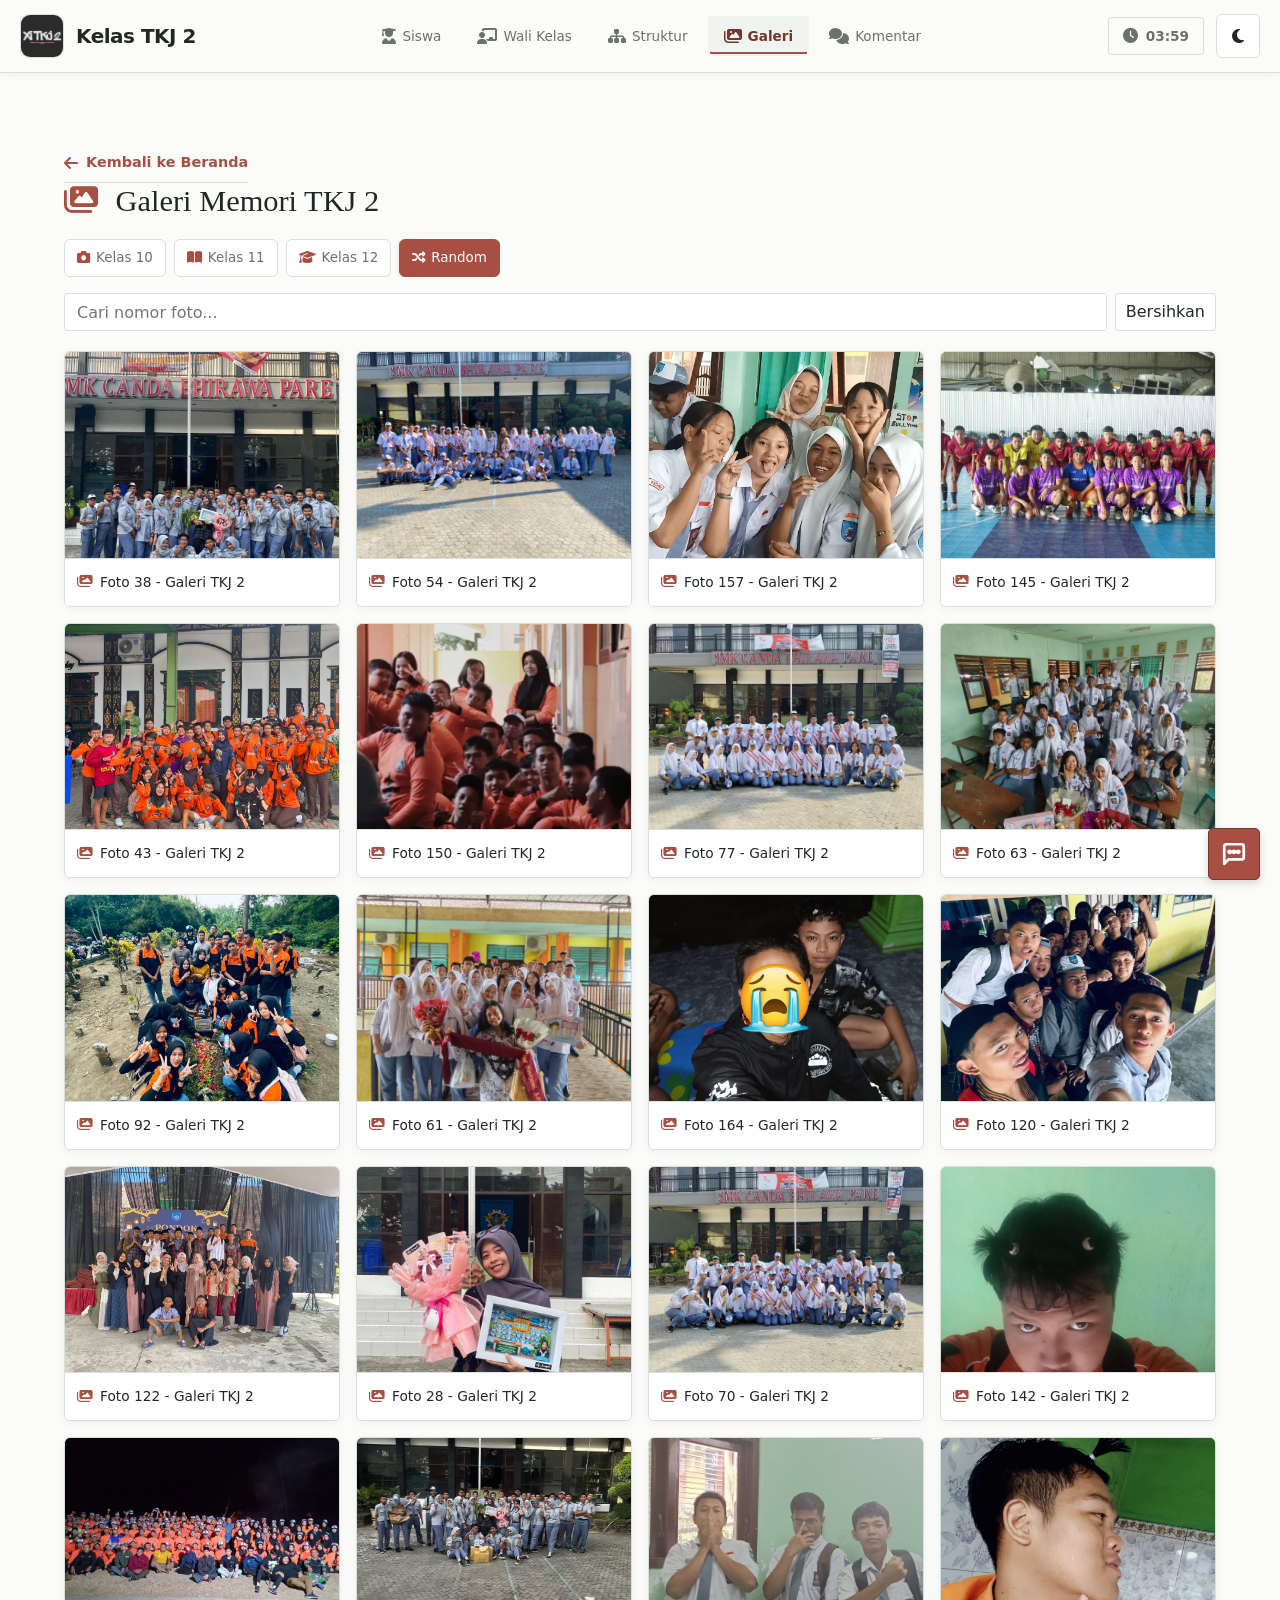
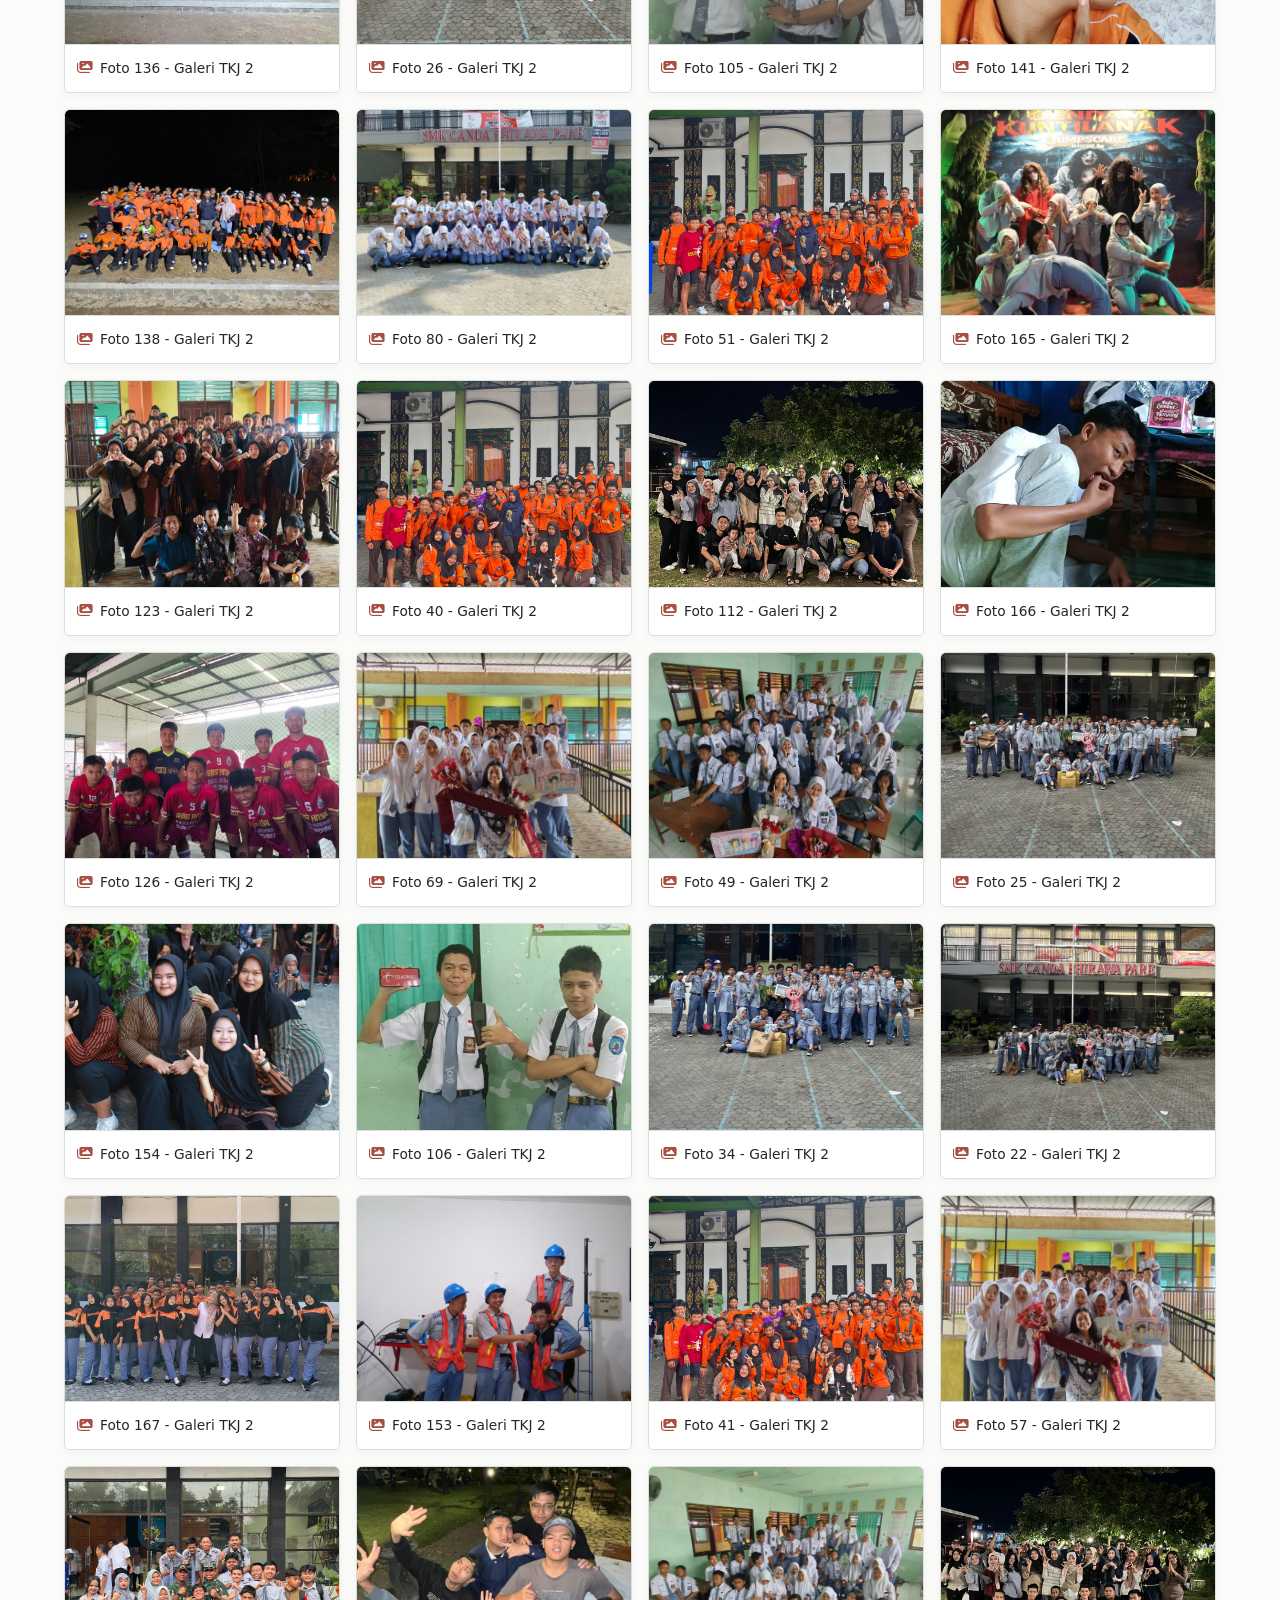
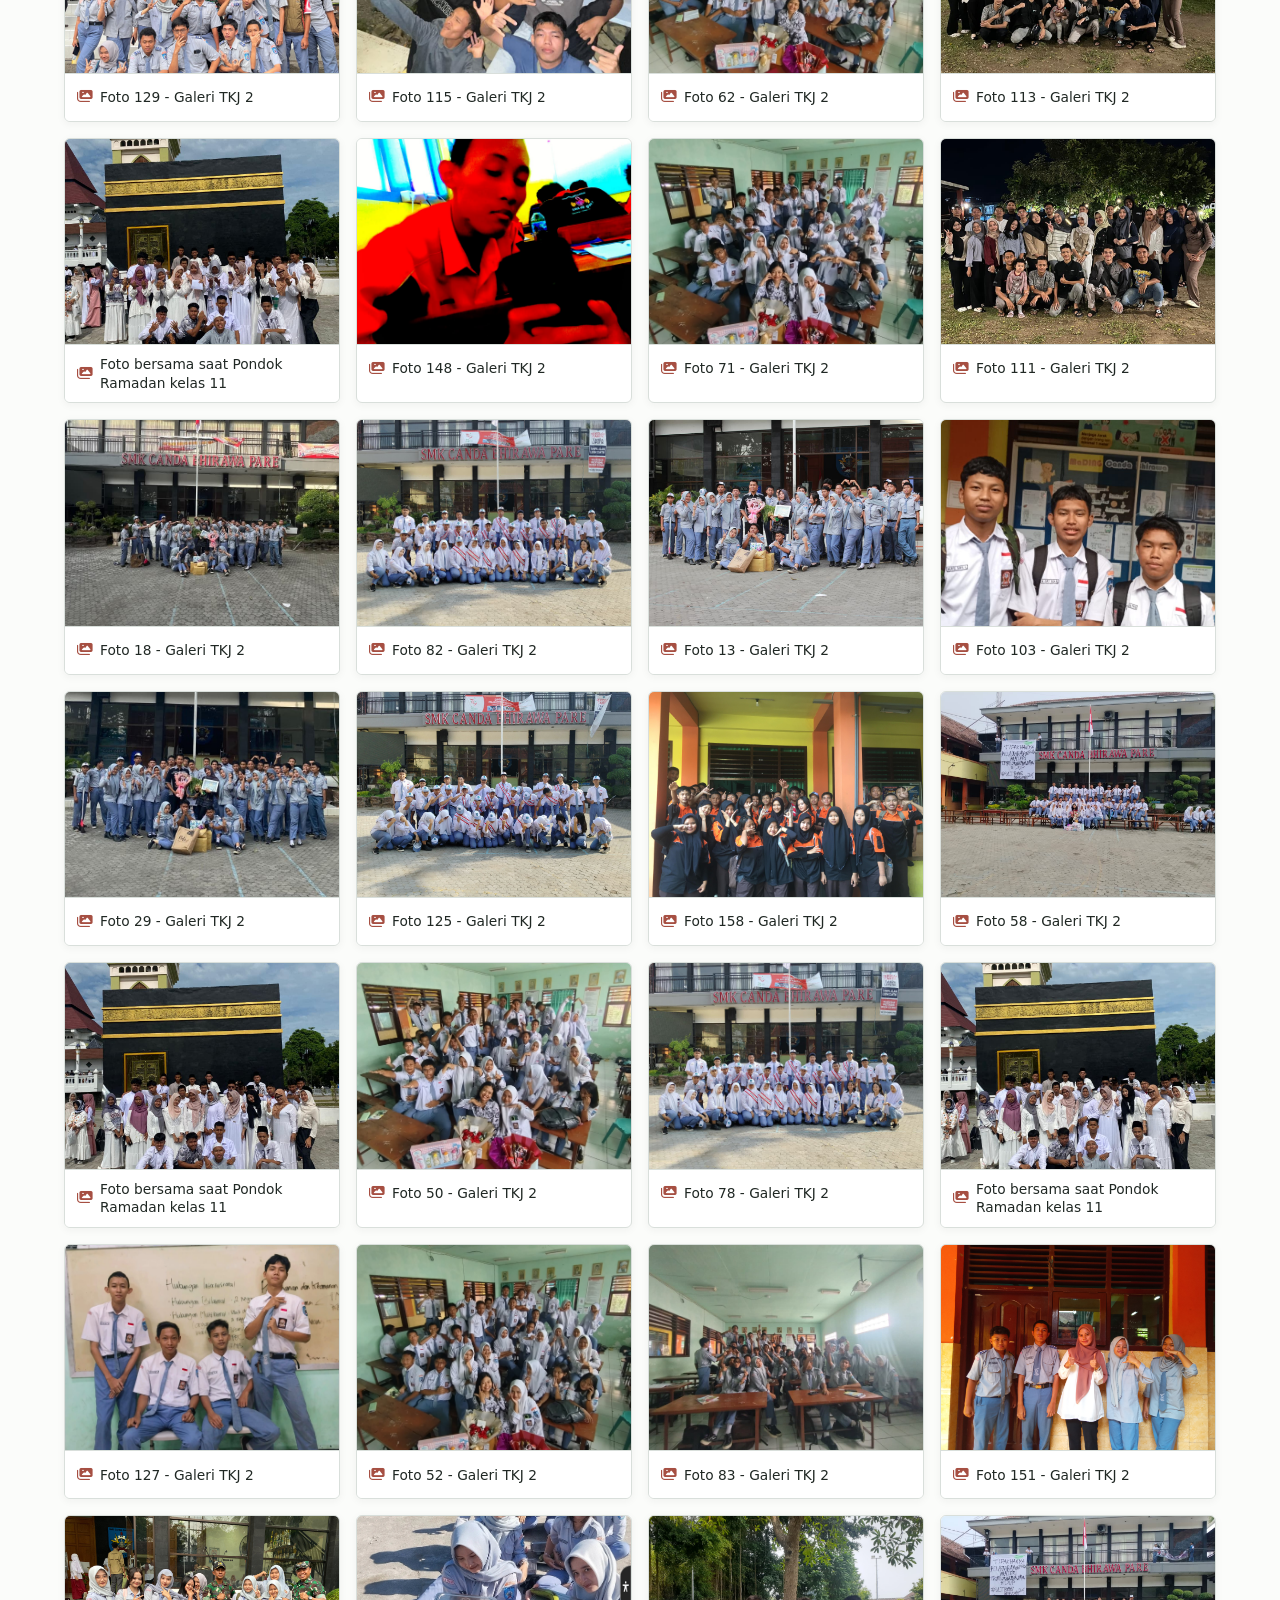
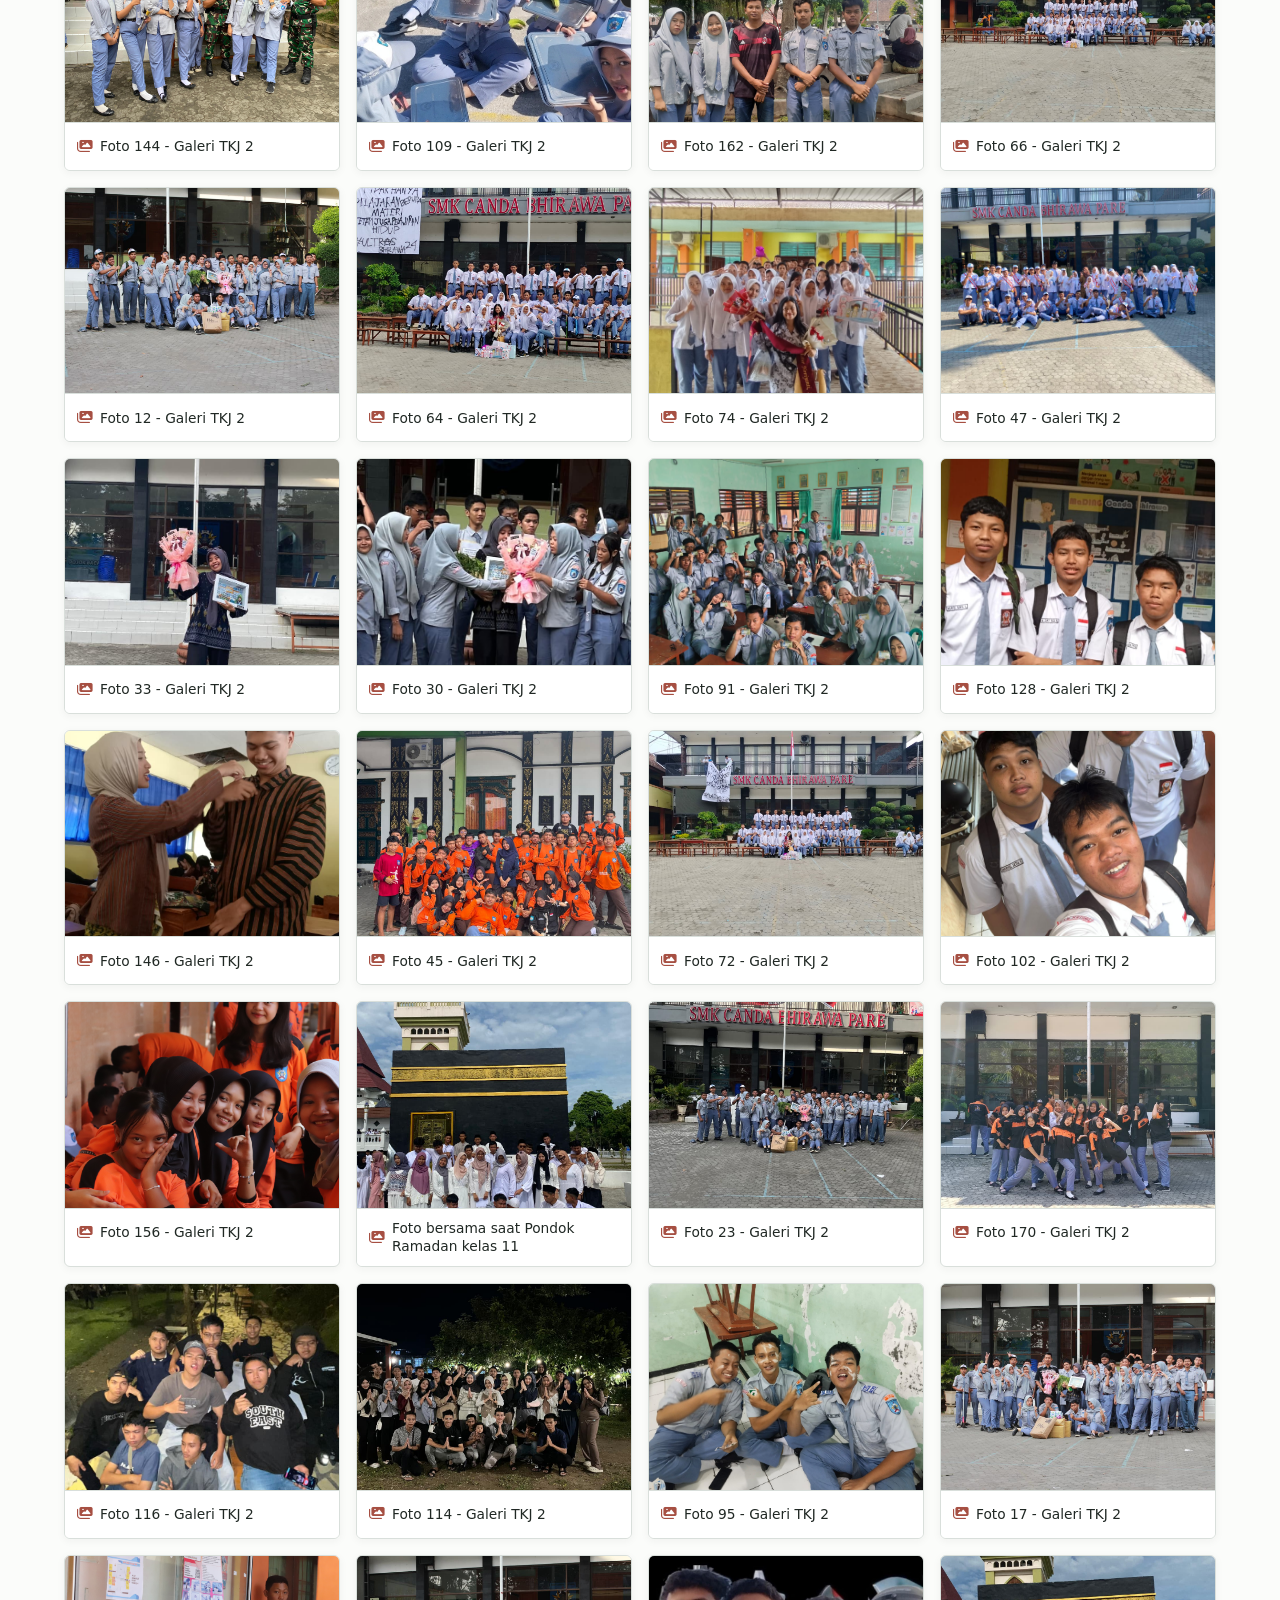
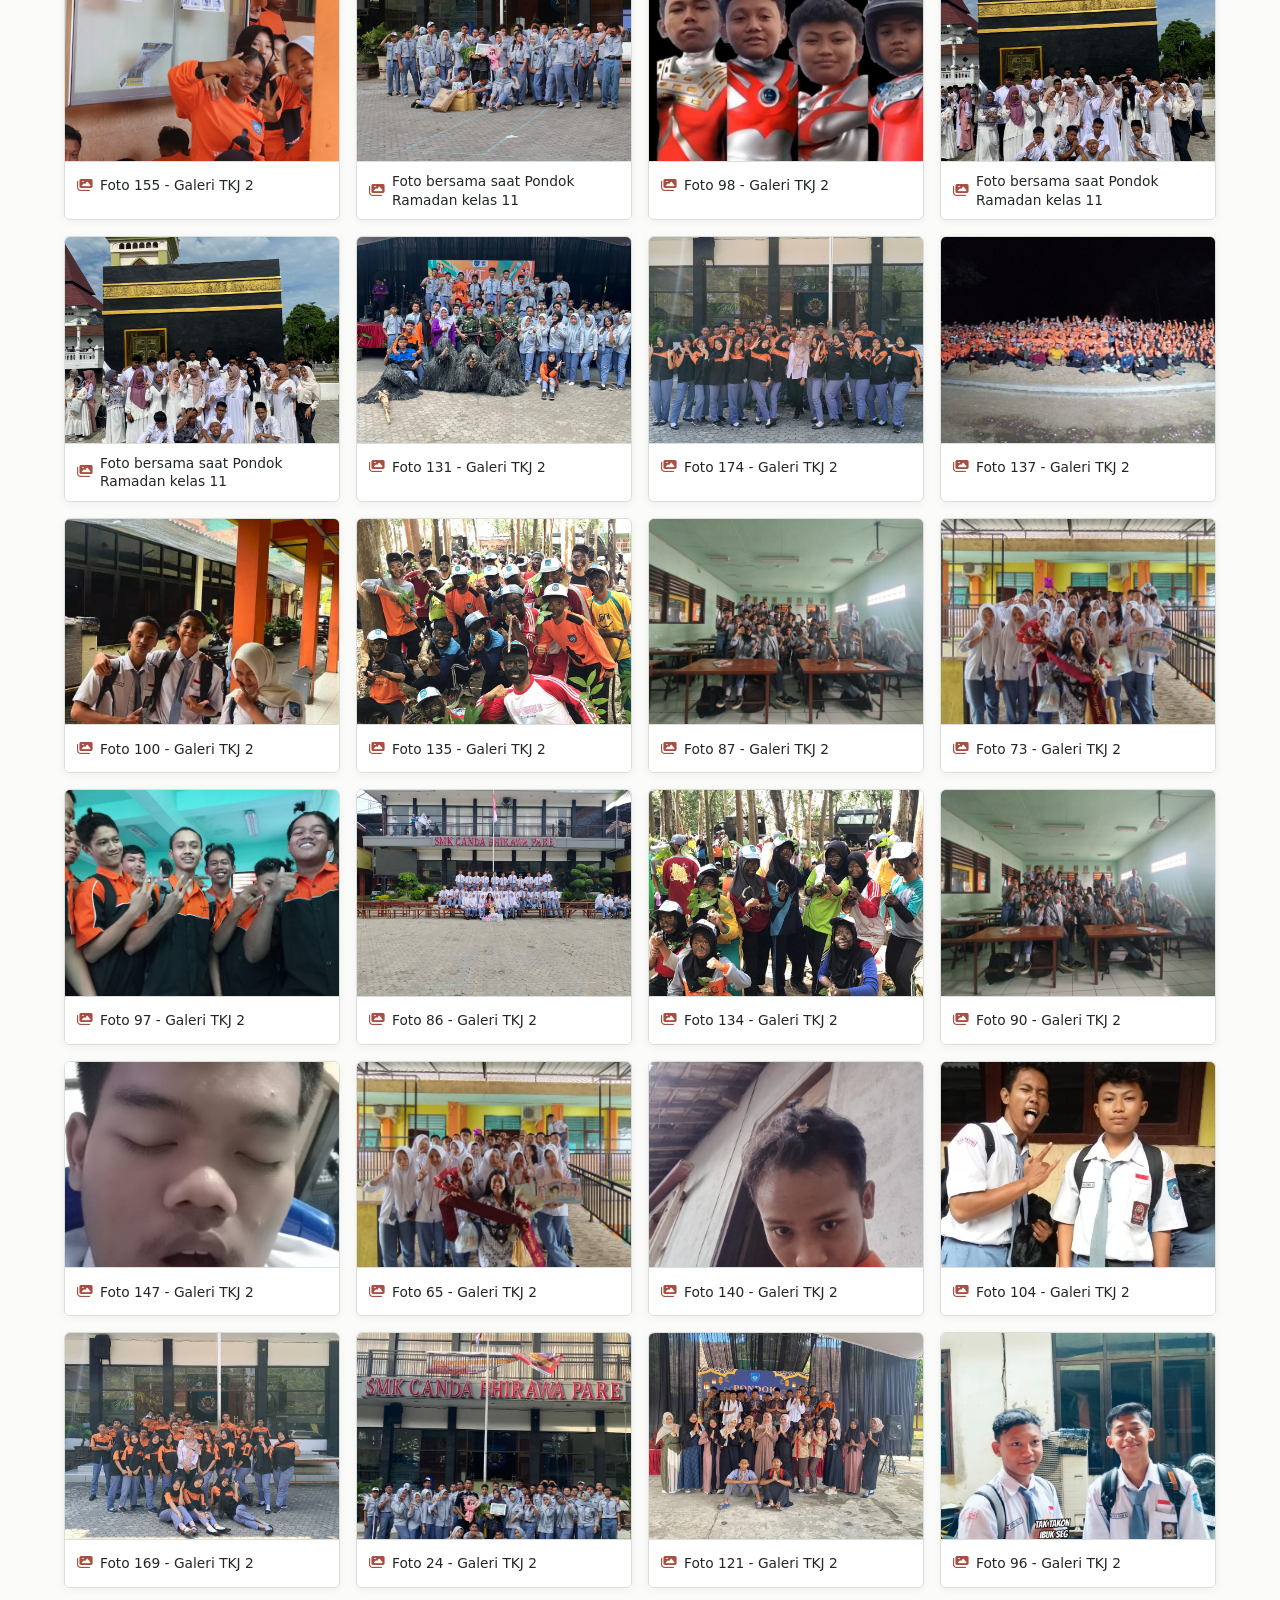
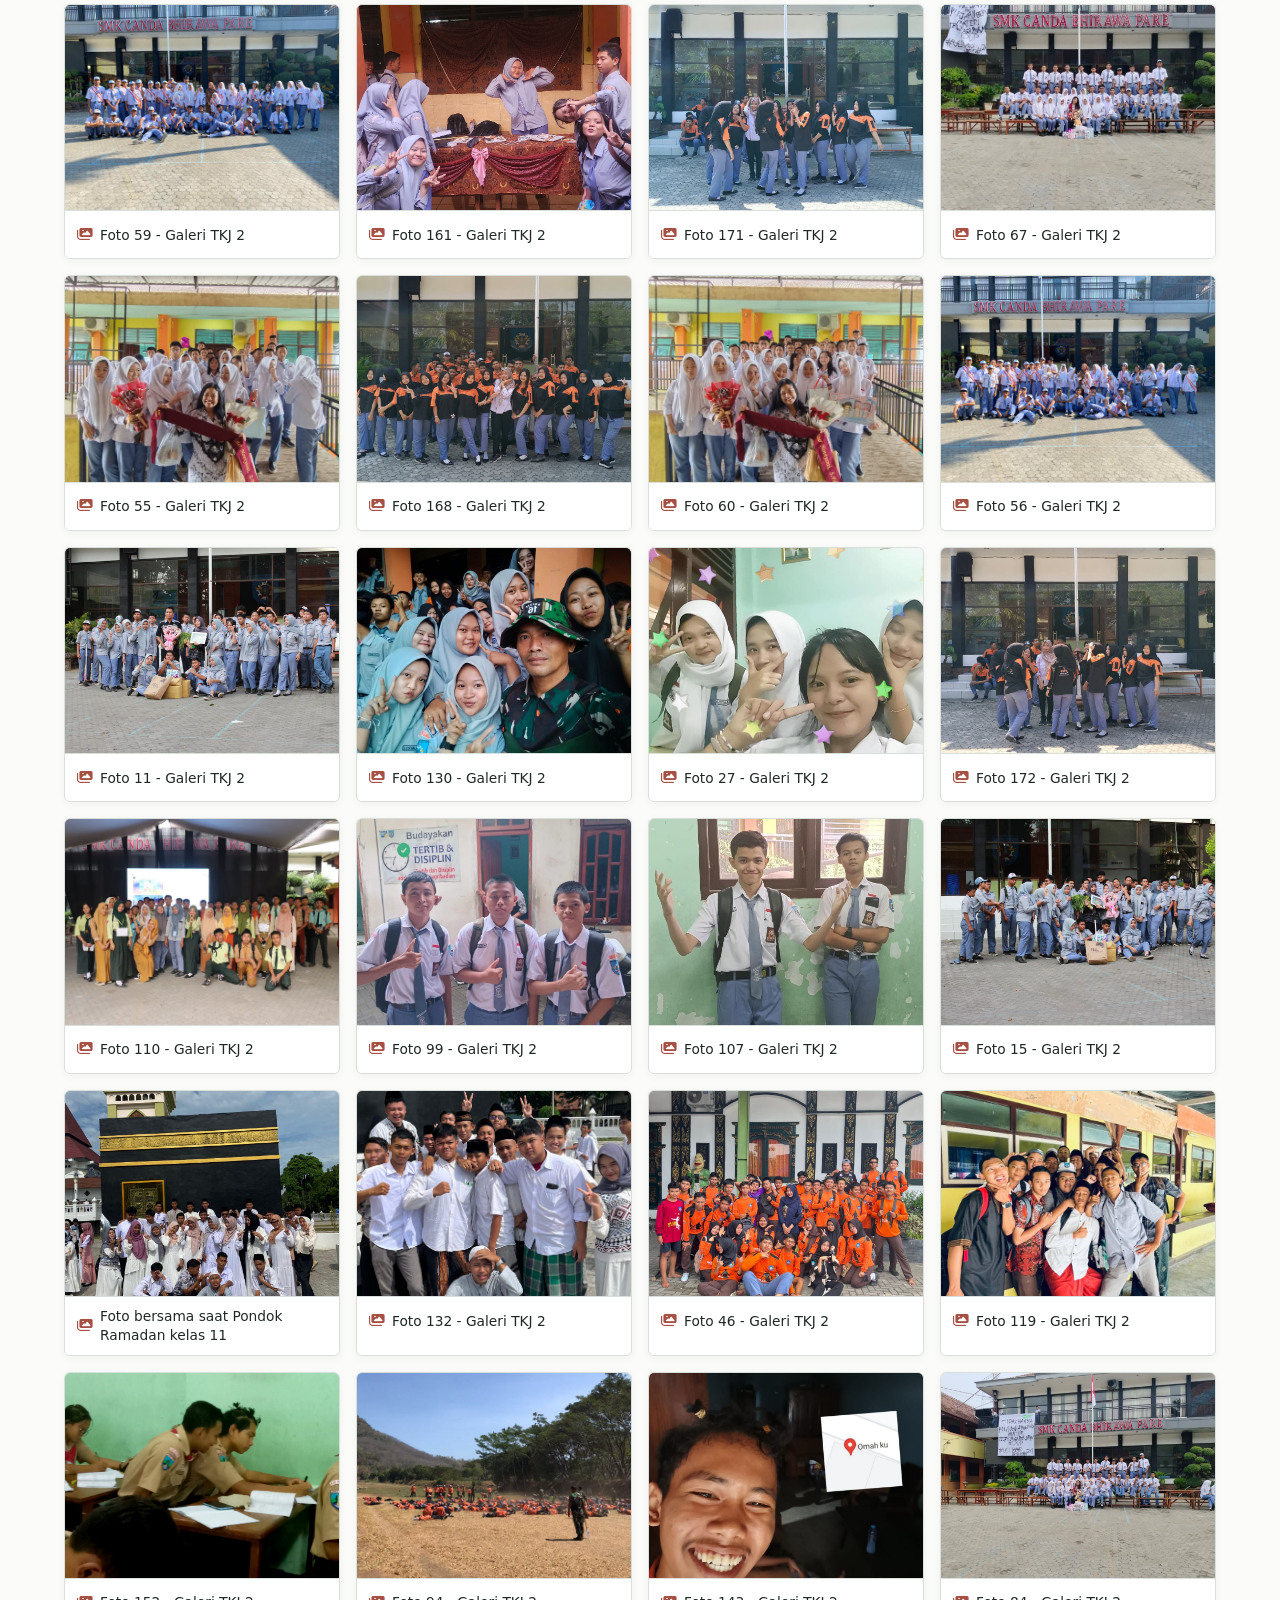
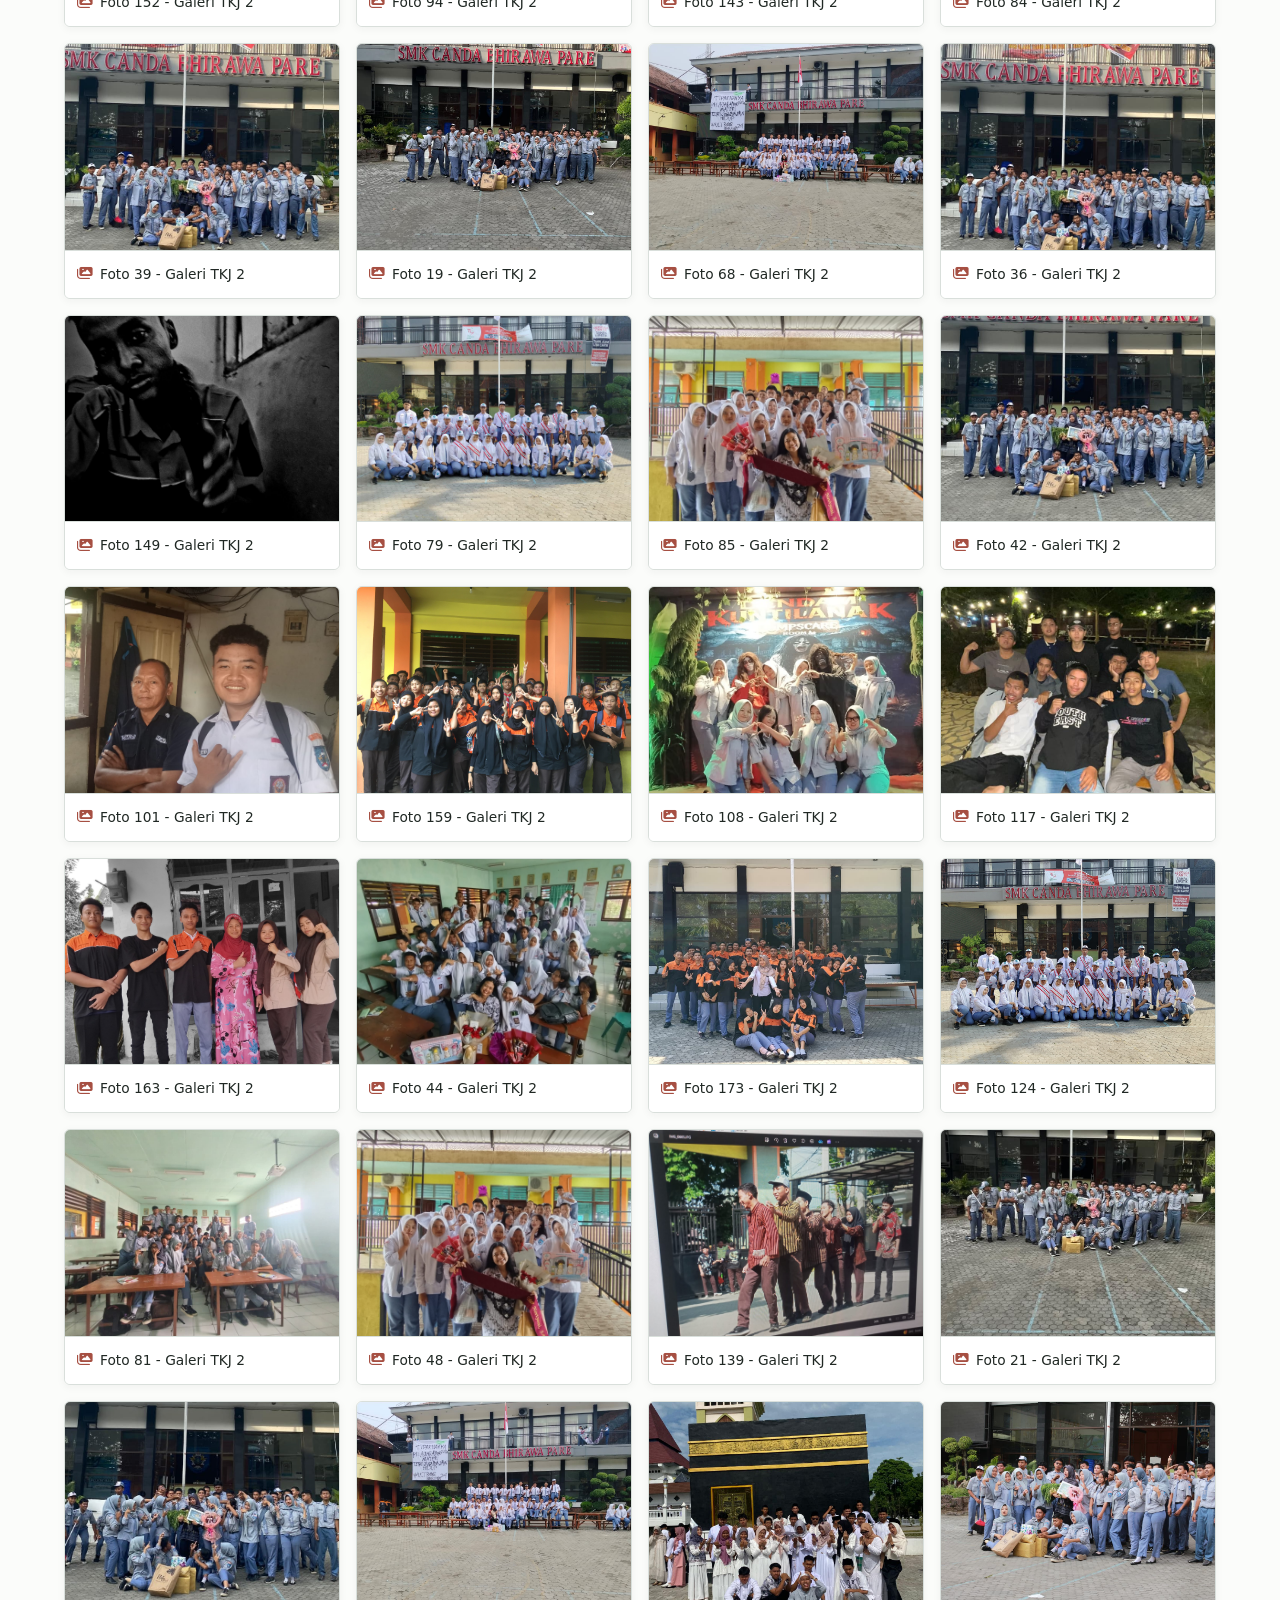
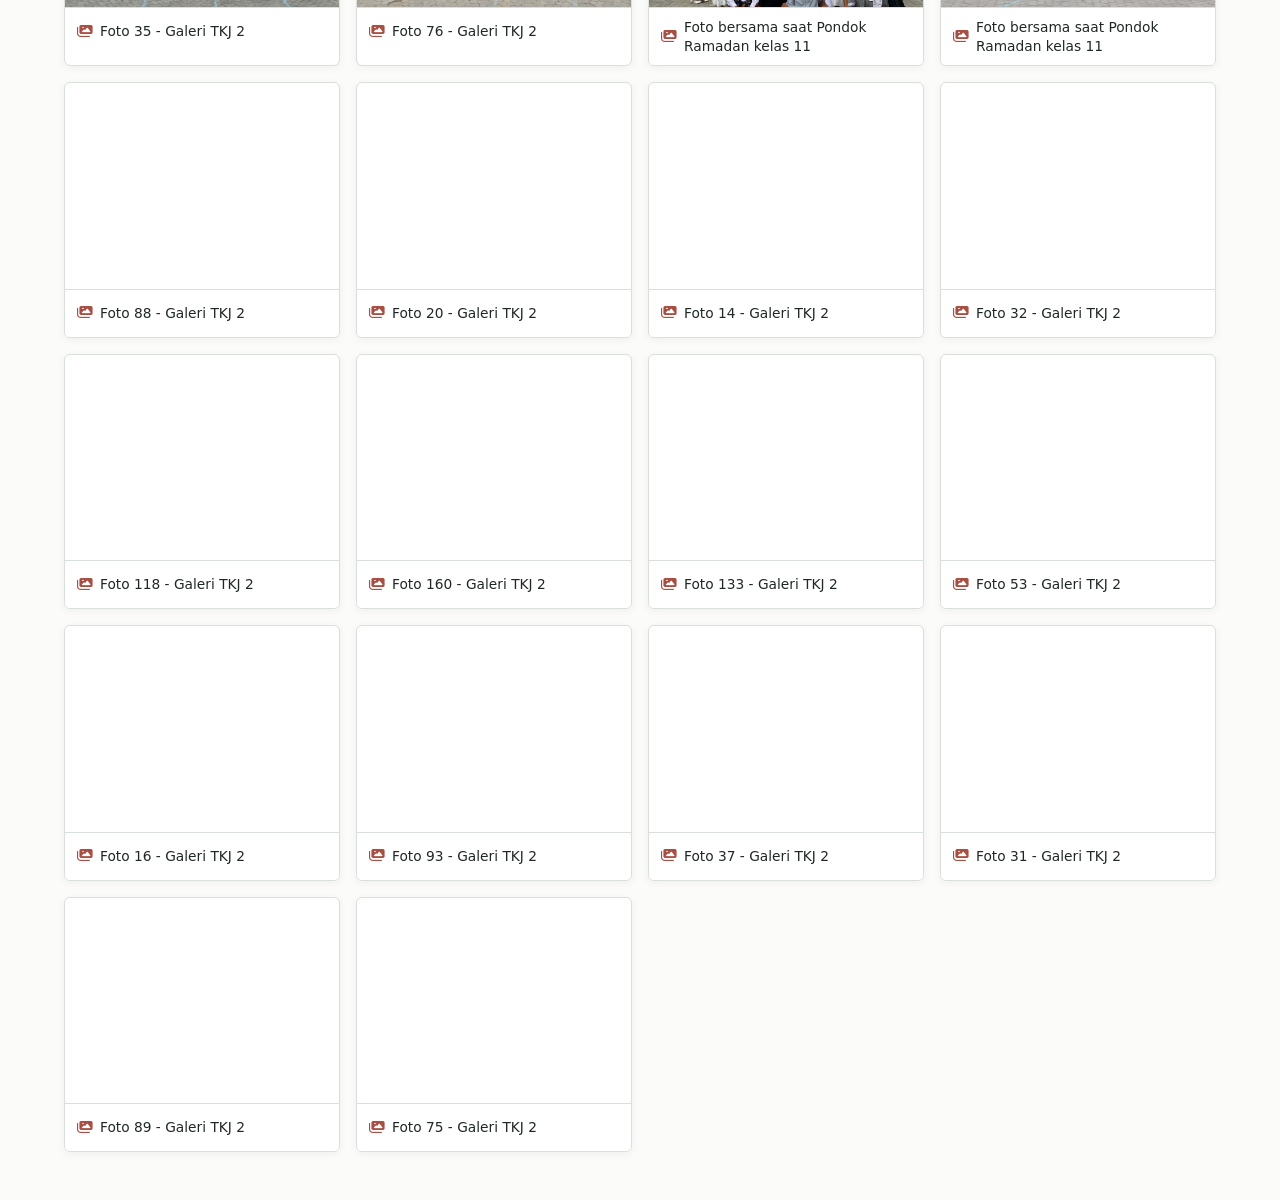
==== commit 6b99dce1: "update website" ====
--- a/galeri.html
+++ b/galeri.html
@@ -14,7 +14,7 @@
         <div class="nav-container">
             <div class="nav-left"><a class="logo" href="index.html"><img class="logo-img" src="tkj2/tkj 2.jpg" alt="Logo Kelas TKJ 2"><span class="logo-text">Kelas TKJ 2</span></a></div>
             <ul class="nav-links" id="navLinks" aria-label="Menu navigasi">
-                <li class="dropdown"><a href="siswa.html" class="nav-link" data-page="siswa.html" aria-haspopup="true"><i class="fas fa-user-graduate" aria-hidden="true"></i> Siswa <i class="fas fa-chevron-down" aria-hidden="true"></i></a><div class="dropdown-menu" id="studentDropdown"></div></li>
+                <li><a href="siswa.html" class="nav-link" data-page="siswa.html"><i class="fas fa-user-graduate" aria-hidden="true"></i> Siswa</a></li>
                 <li><a href="wali-kelas.html" class="nav-link" data-page="wali-kelas.html"><i class="fas fa-chalkboard-teacher" aria-hidden="true"></i> Wali Kelas</a></li>
                 <li><a href="struktur.html" class="nav-link" data-page="struktur.html"><i class="fas fa-sitemap" aria-hidden="true"></i> Struktur</a></li>
                 <li><a href="galeri.html" class="nav-link" data-page="galeri.html"><i class="fas fa-images" aria-hidden="true"></i> Galeri</a></li>
--- a/style.css
+++ b/style.css
@@ -734,12 +734,6 @@
     color: #3b82f6;
     margin-right: 10px;
     font-size: 1.6rem;
-}
-
-.wali-nip {
-    font-size: 0.9rem;
-    color: #64748b;
-    margin-bottom: 12px;
 }
 
 .wali-role {
@@ -2200,12 +2194,6 @@
     margin-bottom: 6px;
     text-transform: uppercase;
     letter-spacing: 0.5px;
-}
-
-.wali-card-header .wali-nip {
-    font-size: 0.8rem;
-    opacity: 0.9;
-    margin-bottom: 10px;
 }
 
 .wali-role-badge {
@@ -4213,10 +4201,6 @@
     color: var(--text-primary);
 }
 
-.wali-info-item:has(.value:empty) {
-    display: none;
-}
-
 .student-container,
 .student-container:hover {
     max-width: 760px;
@@ -5361,20 +5345,101 @@
     }
 }
 
+.students-grid {
+    grid-template-columns: repeat(3, minmax(0, 1fr));
+    gap: 18px;
+}
+
+.students-grid .student-card,
+.students-grid .student-card:hover {
+    display: block;
+    width: 100%;
+    max-width: 360px;
+    margin: 0 auto;
+    cursor: default;
+}
+
+.students-grid .student-card-header {
+    width: auto;
+    min-height: 0;
+    padding: 8px;
+    flex-direction: column;
+    align-items: center;
+    text-align: center;
+}
+
+.students-grid .student-card-avatar {
+    width: 210px;
+    height: 210px;
+    margin: 0 auto 8px;
+}
+
+.students-grid .student-card-header h3 {
+    margin: 0;
+    font-size: 0.88rem;
+    line-height: 1.35;
+    letter-spacing: 0;
+    text-align: center;
+}
+
+@media (max-width: 992px) {
+    .students-grid {
+        grid-template-columns: repeat(2, minmax(0, 1fr));
+    }
+}
+
+@media (min-width: 601px) and (max-width: 992px) {
+    .students-grid .student-card-avatar {
+        width: clamp(136px, 22vw, 210px);
+        height: clamp(136px, 22vw, 210px);
+    }
+}
+
+@media (max-width: 600px) {
+    .students-grid {
+        grid-template-columns: 1fr;
+    }
+
+    .students-grid .student-card,
+    .students-grid .student-card:hover {
+        display: block;
+    }
+
+    .students-grid .student-card-header {
+        flex-direction: column;
+        align-items: center;
+        justify-content: center;
+        padding: 12px;
+        text-align: center;
+    }
+
+    .students-grid .student-card-avatar {
+        width: min(210px, calc(60vw - 36px));
+        height: min(210px, calc(60vw - 36px));
+        margin: 0 auto 10px;
+    }
+
+    .students-grid .student-card-header h3 {
+        width: 100%;
+        overflow-wrap: anywhere;
+        text-align: center;
+    }
+}
+
 #student-profile .student-container,
 #student-profile .student-container:hover {
     max-width: 560px;
-    overflow: hidden;
-    border: 1px solid var(--memory-line);
-    border-radius: 12px;
-    background: var(--bg-secondary);
-    box-shadow: 0 8px 24px rgba(32, 40, 36, 0.07);
+    overflow: visible;
+    border: 0;
+    border-radius: 0;
+    background: transparent;
+    box-shadow: none;
     transform: none;
 }
 
 #student-profile .student-header {
     padding: 22px 24px 20px;
-    background: #f2f5f1;
+    background: transparent;
     border: 0;
 }
 
@@ -5525,7 +5590,7 @@
 }
 
 .mobile-theme-toggle {
-    display: none;
+    display: inline-flex;
     width: 44px;
     height: 44px;
     flex: 0 0 44px;
@@ -5542,12 +5607,6 @@
 .mobile-theme-toggle:focus-visible {
     outline: 2px solid var(--primary-color);
     outline-offset: 2px;
-}
-
-@media (max-width: 992px) {
-    .mobile-theme-toggle {
-        display: inline-flex;
-    }
 }
 
 @media (max-width: 480px) {
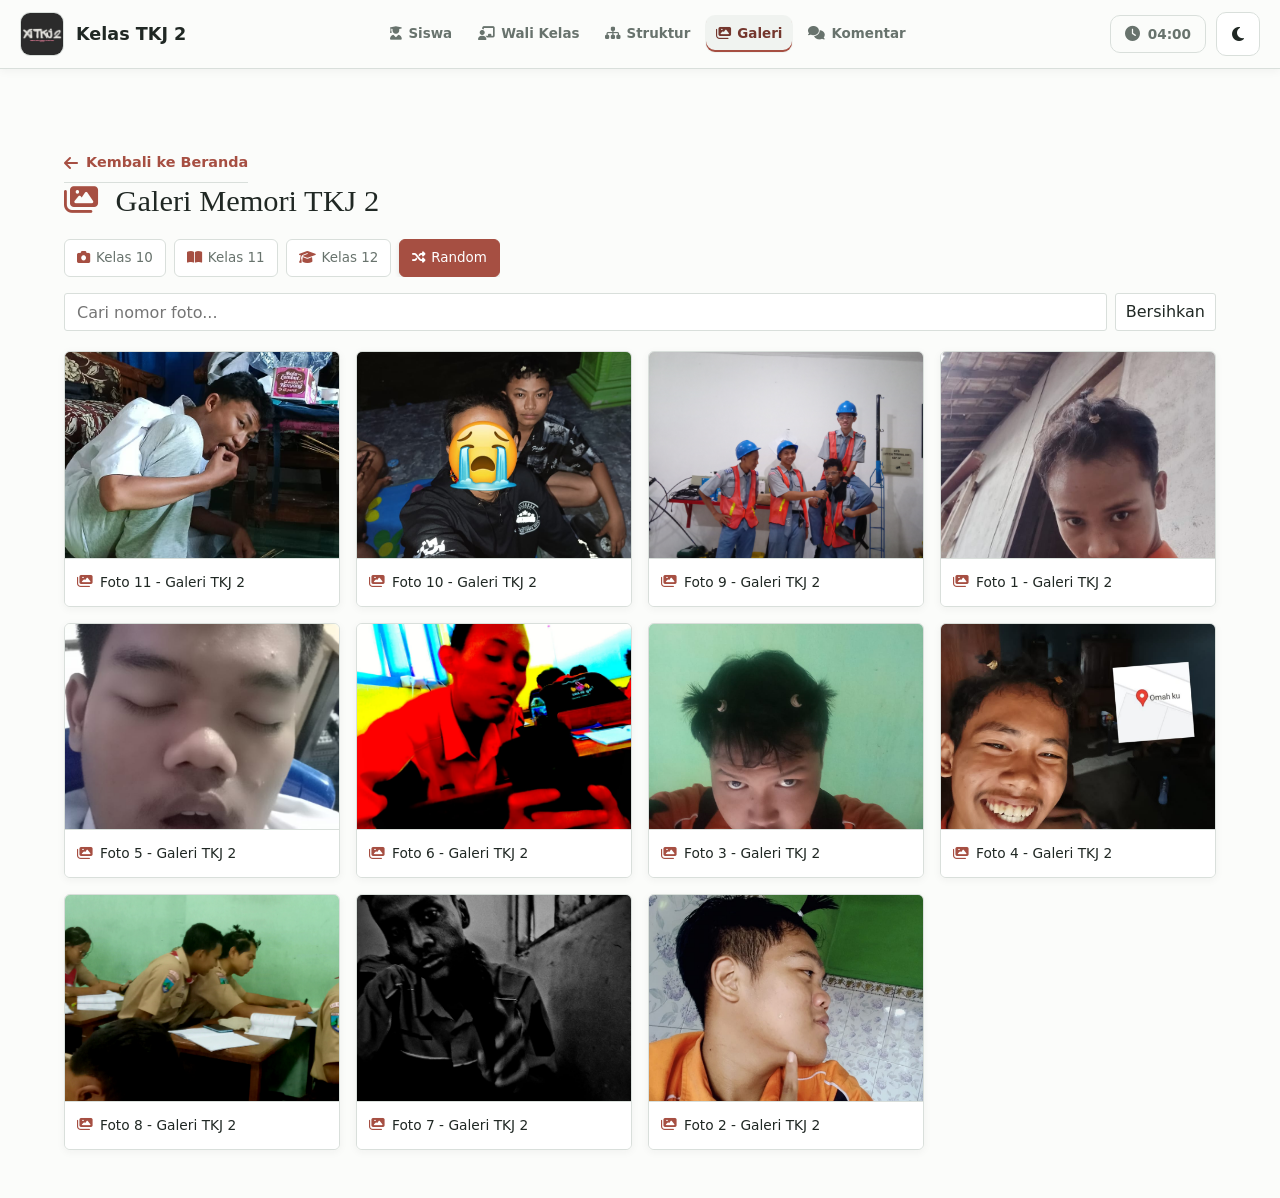
==== commit 2655c77a: "Remove chatbot and repair site layout" ====
--- a/galeri.html
+++ b/galeri.html
@@ -47,8 +47,6 @@
             </div>
         </section>
     </main>
-    <button id="chatbotBtn" class="chatbot-btn" aria-label="Buka chatbot TKJ 2" aria-expanded="false" aria-controls="chatbotWindow" title="Chat dengan chatbot TKJ 2"><svg class="chatbot-icon" viewBox="0 0 24 24" fill="none" stroke="currentColor" stroke-width="2.5" aria-hidden="true"><path d="M21 15a2 2 0 0 1-2 2H7l-4 4V5a2 2 0 0 1 2-2h14a2 2 0 0 1 2 2z" stroke-linecap="round" stroke-linejoin="round"/><circle cx="8" cy="10" r="1" fill="currentColor"/><circle cx="12" cy="10" r="1" fill="currentColor"/><circle cx="16" cy="10" r="1" fill="currentColor"/></svg></button>
-    <div id="chatbotWindow" class="chatbot-window" role="dialog" aria-label="Chatbot TKJ 2" aria-hidden="true"><div class="chatbot-header"><h3><i class="fas fa-robot" aria-hidden="true"></i> Chatbot TKJ 2</h3><div class="chatbot-header-btns"><button id="clearChatBtn" title="Hapus riwayat chat" aria-label="Hapus riwayat chat"><i class="fas fa-trash-alt" aria-hidden="true"></i></button><button id="closeChatBtn" aria-label="Tutup chatbot"><i class="fas fa-times" aria-hidden="true"></i></button></div></div><div class="chatbot-messages" id="chatbotMessages" role="log" aria-label="Pesan chatbot"><div class="bot-msg">Halo! Saya RKJ2. Saya menjawab berdasarkan kumpulan respons yang sudah disiapkan, bukan AI online.</div></div><div class="chatbot-input"><label for="chatInput" style="display:none">Pesan chatbot</label><input type="text" id="chatInput" placeholder="Ketik pertanyaan..." aria-label="Ketik pertanyaan untuk chatbot"><button id="sendChatBtn" aria-label="Kirim pesan"><i class="fas fa-paper-plane" aria-hidden="true"></i></button></div></div>
     <script src="app.js"></script>
 </body>
 </html>
--- a/style.css
+++ b/style.css
@@ -1,13 +1,4 @@
-* {
-    margin: 0;
-    padding: 0;
-    box-sizing: border-box;
-    font-family: 'Inter', system-ui, -apple-system, 'Segoe UI', Roboto, Helvetica, Arial, sans-serif;
-}
-
-/* ===== THEME COLORS VARIABLES ===== */
 :root {
-    /* Default Theme */
     --primary-color: #a64f42;
     --primary-light: #c9826b;
     --primary-dark: #74372e;
@@ -22,7 +13,7 @@
     --memory-line: #d9dfdb;
 }
 
-html[data-theme="nature"] {
+html[data-theme="ocean"] {
     --primary-color: #55745e;
     --primary-light: #78977e;
     --primary-dark: #354d3c;
@@ -33,87 +24,83 @@
     --bg-secondary: #ffffff;
 }
 
+* {
+    margin: 0;
+    padding: 0;
+    box-sizing: border-box;
+    font-family: 'Inter', system-ui, -apple-system, 'Segoe UI', Roboto, Helvetica, Arial, sans-serif;
+}
 
 body {
-    background-color: var(--bg-primary);
+    padding-top: 80px;
     color: var(--text-primary);
+    background: var(--bg-primary);
     line-height: 1.5;
-    padding-top: 80px;
-    transition: background-color 0.3s ease, color 0.3s ease;
-    background-image: none;
-}
-
-/* Navbar Styles - Neobrutalism */
+}
+
 .navbar {
     position: fixed;
+    z-index: 1000;
     top: 0;
     left: 0;
     width: 100%;
-    background: linear-gradient(135deg, #000 0%, #1a1a1a 50%, #000 100%);
+    padding: 12px 0;
     backdrop-filter: blur(12px);
-    color: white;
-    padding: 14px 0;
-    box-shadow: 0 4px 20px rgba(0, 0, 0, 0.3), 0 6px 0px rgba(59, 130, 246, 0.15);
-    z-index: 1000;
-    border-bottom: 3px solid var(--primary-color);
 }
 
 .nav-container {
+    display: flex;
+    align-items: center;
+    justify-content: space-between;
+    gap: 20px;
     max-width: 1400px;
     margin: 0 auto;
-    display: flex;
-    justify-content: space-between;
-    align-items: center;
     padding: 0 20px;
-    gap: 20px;
-}
-
-.nav-left {
-    flex-shrink: 0;
-    display: flex;
-    align-items: center;
-}
-
+}
+
+.nav-left,
+.nav-right,
 .logo {
     display: flex;
     align-items: center;
+}
+
+.nav-left,
+.nav-right {
+    flex: 0 0 auto;
+}
+
+.logo {
     gap: 12px;
-    cursor: pointer;
-    transition: transform 0.2s ease;
-}
-
-.logo:hover {
-    transform: scale(1.05);
+    color: var(--text-primary);
+    text-decoration: none;
+    white-space: nowrap;
 }
 
 .logo-img {
+    display: block;
     width: 44px;
     height: 44px;
+    flex: 0 0 44px;
+    object-fit: cover;
     border-radius: 10px;
-    object-fit: cover;
-    background: white;
-    box-shadow: 0 2px 8px rgba(0, 0, 0, 0.2);
-    border: 2px solid var(--primary-color);
 }
 
 .logo-text {
-    font-size: 1.25rem;
+    color: var(--text-primary);
+    font-size: 1.1rem;
     font-weight: 700;
-    letter-spacing: -0.5px;
-    background: linear-gradient(135deg, #fff, var(--primary-light));
-    -webkit-background-clip: text;
-    background-clip: text;
-    color: transparent;
-}
-
-/* Main Navigation Links */
+}
+
 .nav-links {
     display: flex;
+    flex: 1 1 auto;
+    flex-wrap: wrap;
+    align-items: center;
+    justify-content: center;
+    gap: 4px;
+    min-width: 0;
     list-style: none;
-    gap: 4px;
-    flex: 1;
-    justify-content: center;
-    flex-wrap: wrap;
 }
 
 .nav-links li {
@@ -121,129 +108,86 @@
 }
 
 .nav-links a {
-    color: #e2e8f0;
-    text-decoration: none;
-    font-weight: 500;
-    padding: 8px 14px;
-    border-radius: 8px;
-    transition: all 0.25s ease;
     display: flex;
     align-items: center;
     gap: 6px;
-    font-size: 0.85rem;
+    padding: 8px 10px;
+    color: var(--text-secondary);
+    border: 1px solid transparent;
+    border-radius: 8px;
+    font-size: 0.84rem;
+    font-weight: 600;
+    text-decoration: none;
     white-space: nowrap;
-    border: 2px solid transparent;
-}
-
-.nav-links a:hover,
-.nav-links a.active {
-    background: rgba(255, 255, 255, 0.12);
-    color: var(--primary-light);
-    border-color: var(--primary-color);
-}
-
-.nav-links a i {
-    font-size: 1rem;
-}
-
-/* Right Section - Widgets & Controls */
+}
+
 .nav-right {
-    display: flex;
-    align-items: center;
-    gap: 12px;
-    flex-shrink: 0;
-}
-
-/* Live Clock Widget */
-.live-clock-widget {
+    gap: 10px;
+}
+
+.mobile-menu-btn {
     display: none;
-    align-items: center;
-    gap: 8px;
-    color: white;
-    font-weight: 600;
-    padding: 8px 14px;
-    background: rgba(59, 130, 246, 0.15);
-    border-radius: 8px;
-    border: 2px solid rgba(59, 130, 246, 0.3);
-    font-size: 0.85rem;
-    transition: all 0.3s ease;
-}
-
-.live-clock-widget:hover {
-    background: rgba(59, 130, 246, 0.25);
-    border-color: rgba(59, 130, 246, 0.5);
-}
-
-.live-clock-widget i {
-    font-size: 0.95rem;
-    animation: clock-pulse 2s infinite;
-}
-
-/* Weather Widget */
-.weather-widget {
-    display: none;
-    align-items: center;
-    gap: 8px;
-    color: white;
-    font-weight: 600;
-    padding: 8px 14px;
-    background: rgba(248, 113, 113, 0.12);
-    border-radius: 8px;
-    border: 2px solid rgba(248, 113, 113, 0.25);
-    font-size: 0.75rem;
-    transition: all 0.3s ease;
-}
-
-.weather-widget:hover {
-    background: rgba(248, 113, 113, 0.2);
-    border-color: rgba(248, 113, 113, 0.4);
-}
-
-.weather-widget i {
-    font-size: 1rem;
-    opacity: 1;
-}
-
-.weather-info {
-    display: flex;
-    flex-direction: column;
-    gap: 1px;
-}
-
-.weather-info span:first-child {
-    font-weight: 700;
-    font-size: 0.8rem;
-}
-
-.weather-info span:last-child {
-    font-size: 0.65rem;
-    opacity: 0.85;
-}
-
-/* Theme Switcher - Compact */
-.theme-switcher {
-    display: flex;
-    gap: 6px;
-    align-items: center;
-    padding: 4px 6px;
-    background: rgba(255, 255, 255, 0.05);
-    border-radius: 8px;
-    border: 2px solid rgba(255, 255, 255, 0.08);
-}
-
-.theme-btn {
-    background: rgba(255, 255, 255, 0.08);
-    border: 2px solid rgba(255, 255, 255, 0.12);
-    color: white;
-    width: 32px;
-    height: 32px;
-    border-radius: 6px;
-    cursor: pointer;
-    font-size: 0.9rem;
-    display: flex;
-    align-items: center;
-    justify-content: center;
-    transition: all 0.25s ease;
+}
+
+@media (max-width: 992px) {
+    body {
+        padding-top: 72px;
+    }
+
+    .nav-container {
+        flex-wrap: wrap;
+        gap: 8px 12px;
+    }
+
+    .nav-left {
+        margin-right: auto;
+    }
+
+    .nav-right {
+        gap: 8px;
+    }
+
+    .mobile-menu-btn {
+        display: inline-flex;
+        align-items: center;
+        justify-content: center;
+    }
+
+    .nav-links {
+        display: none;
+        order: 3;
+        flex: 1 0 100%;
+        align-items: stretch;
+        flex-direction: column;
+        gap: 2px;
+        padding: 8px;
+        border-radius: 10px;
+    }
+
+    .nav-links.active {
+        display: flex;
+    }
+
+    .nav-links a {
+        width: 100%;
+        padding: 10px 12px;
+    }
+}
+
+@media (max-width: 480px) {
+    .nav-container {
+        padding: 0 12px;
+    }
+
+    .logo-img {
+        width: 38px;
+        height: 38px;
+        flex-basis: 38px;
+    }
+
+    .logo-text {
+        font-size: 1rem;
+    }
 }
 
 .theme-btn:hover {
@@ -1945,75 +1889,6 @@
         font-weight: 600;
     }
 
-    /* === CHATBOT - Full Width Mobile === */
-    .chatbot-btn {
-        bottom: 16px;
-        right: 16px;
-        width: 64px;
-        height: 64px;
-        border-radius: 14px;
-        box-shadow: 5px 5px 0 0 #1e3a8a, 0 0 0 1px rgba(0, 0, 0, 0.1);
-    }
-
-    .chatbot-window {
-        bottom: 0;
-        right: 0;
-        left: 0;
-        width: 100%;
-        height: 100%;
-        max-height: 100dvh;
-        border-radius: 0;
-        border: none;
-        border-bottom: none;
-        box-shadow: none;
-    }
-
-    .chatbot-window.active {
-        animation: chatSlideUp 0.3s ease-out;
-    }
-
-    @keyframes chatSlideUp {
-        from { transform: translateY(100%); opacity: 0; }
-        to { transform: translateY(0); opacity: 1; }
-    }
-
-    .chatbot-header {
-        padding: 16px 20px;
-        padding-top: max(16px, env(safe-area-inset-top));
-        border-bottom: 3px solid #1e3a8a;
-    }
-
-    .chatbot-messages {
-        padding: 16px;
-        gap: 12px;
-    }
-
-    .user-msg,
-    .bot-msg {
-        max-width: 88%;
-        font-size: 0.9rem;
-        padding: 10px 14px;
-        border-radius: 14px;
-    }
-
-    .chatbot-input {
-        padding: 14px 16px;
-        padding-bottom: max(14px, env(safe-area-inset-bottom));
-        gap: 10px;
-    }
-
-    .chatbot-input input {
-        padding: 12px 16px;
-        font-size: 16px; /* Prevents iOS zoom */
-        border-radius: 24px;
-    }
-
-    .chatbot-input button {
-        width: 44px;
-        height: 44px;
-        flex-shrink: 0;
-    }
-
     /* === SECTION TITLES on Mobile === */
     #all-students h2,
     #structure h2 {
@@ -2032,11 +1907,6 @@
     footer {
         margin-top: 30px;
         border-radius: 16px;
-    }
-
-    /* === ADMIN SUGGEST BUTTON === */
-    .admin-suggest {
-        margin-left: 12px;
     }
 
 /* ---------- Small Phone Breakpoint (max-width: 400px) ---------- */
@@ -3231,331 +3101,6 @@
     }
 }
 
-/* AI Chatbot Styles - Neobrutalism Theme */
-.chatbot-btn {
-    position: fixed;
-    bottom: 30px;
-    right: 30px;
-    width: 70px;
-    height: 70px;
-    border-radius: 16px;
-    background: linear-gradient(135deg, #3b82f6 0%, #2563eb 100%);
-    color: white;
-    border: 3px solid #1e3a8a;
-    cursor: pointer;
-    box-shadow: 6px 6px 0 0 #1e3a8a, 0 0 0 1px rgba(0, 0, 0, 0.1);
-    z-index: 1000;
-    display: flex;
-    align-items: center;
-    justify-content: center;
-    transition: all 0.3s cubic-bezier(0.175, 0.885, 0.32, 1.275);
-    font-size: 0;
-    padding: 0;
-    overflow: hidden;
-}
-
-.chatbot-icon {
-    width: 36px;
-    height: 36px;
-    stroke: currentColor;
-    color: white;
-    stroke-linecap: round;
-    stroke-linejoin: round;
-}
-
-.chatbot-btn:hover {
-    transform: translate(-2px, -2px);
-    box-shadow: 8px 8px 0 0 #1e3a8a, 0 0 0 1px rgba(0, 0, 0, 0.15);
-    background: linear-gradient(135deg, #2563eb 0%, #1d4ed8 100%);
-}
-
-.chatbot-btn:active {
-    transform: translate(0, 0);
-    box-shadow: 2px 2px 0 0 #1e3a8a, 0 0 0 1px rgba(0, 0, 0, 0.1);
-}
-
-@keyframes chatPulse {
-    0%, 100% {
-        box-shadow: 6px 6px 0 0 #1e3a8a, 0 0 0 1px rgba(0, 0, 0, 0.1);
-    }
-    50% {
-        box-shadow: 8px 8px 0 0 #1e3a8a, 0 0 0 2px rgba(59, 130, 246, 0.3);
-    }
-}
-
-.chatbot-window {
-    position: fixed;
-    bottom: 110px;
-    right: 30px;
-    width: 380px;
-    height: 550px;
-    background: white;
-    border-radius: 20px;
-    border: 3px solid #1e3a8a;
-    box-shadow: 8px 8px 0 0 #1e3a8a, 0 0 0 1px rgba(0, 0, 0, 0.1);
-    display: none;
-    flex-direction: column;
-    overflow: hidden;
-    z-index: 1000;
-    transform-origin: bottom right;
-    transition: all 0.3s cubic-bezier(0.175, 0.885, 0.32, 1.275);
-    opacity: 0;
-    transform: scale(0.85) translateY(20px);
-}
-
-.chatbot-window.active {
-    display: flex;
-    opacity: 1;
-    transform: scale(1) translateY(0);
-}
-
-.chatbot-header {
-    background: linear-gradient(135deg, #1e3a8a 0%, #1d4ed8 100%);
-    color: white;
-    padding: 20px 24px;
-    display: flex;
-    justify-content: space-between;
-    align-items: center;
-    border-bottom: 3px solid #1e3a8a;
-}
-
-.chatbot-header h3 {
-    font-size: 1.1rem;
-    font-weight: 600;
-    display: flex;
-    align-items: center;
-    gap: 10px;
-    letter-spacing: -0.3px;
-    text-transform: uppercase;
-}
-
-.chatbot-header h3 i {
-    color: #fbbf24;
-    font-size: 1.3rem;
-    opacity: 1;
-}
-
-.chatbot-header-btns {
-    display: flex;
-    gap: 8px;
-}
-
-.chatbot-header button,
-.chatbot-header-btns button {
-    background: rgba(255, 255, 255, 0.15);
-    border: 2px solid rgba(255, 255, 255, 0.25);
-    color: white;
-    width: 36px;
-    height: 36px;
-    border-radius: 8px;
-    cursor: pointer;
-    transition: all 0.2s ease;
-    display: flex;
-    align-items: center;
-    justify-content: center;
-    font-size: 0.85rem;
-}
-
-.chatbot-header button:hover,
-.chatbot-header-btns button:hover {
-    background: rgba(255, 255, 255, 0.25);
-    border-color: rgba(255, 255, 255, 0.4);
-    transform: translate(-1px, -1px);
-    box-shadow: 2px 2px 0 0 rgba(0, 0, 0, 0.2);
-}
-
-.chatbot-header button:active,
-.chatbot-header-btns button:active {
-    transform: translate(0, 0);
-    box-shadow: none;
-}
-
-#clearChatBtn:hover {
-    background: rgba(239, 68, 68, 0.4);
-    color: #fecaca;
-    border-color: rgba(239, 68, 68, 0.6);
-}
-
-.bot-msg.warning {
-    border-left: 4px solid #f59e0b;
-    animation: shake 0.5s ease-in-out;
-}
-
-@keyframes shake {
-
-    0%,
-    100% {
-        transform: translateX(0);
-    }
-
-    25% {
-        transform: translateX(-5px);
-    }
-
-    75% {
-        transform: translateX(5px);
-    }
-}
-
-.chatbot-messages {
-    flex: 1;
-    padding: 20px;
-    overflow-y: auto;
-    background: #f8fafc;
-    display: flex;
-    flex-direction: column;
-    gap: 12px;
-    scroll-behavior: smooth;
-}
-
-.chatbot-messages::-webkit-scrollbar {
-    width: 6px;
-}
-
-.chatbot-messages::-webkit-scrollbar-track {
-    background: #eff6ff;
-    border-radius: 10px;
-}
-
-.chatbot-messages::-webkit-scrollbar-thumb {
-    background: #93c5fd;
-    border-radius: 10px;
-}
-
-.user-msg,
-.bot-msg {
-    max-width: 85%;
-    padding: 12px 16px;
-    border-radius: 14px;
-    font-size: 0.9rem;
-    line-height: 1.4;
-    position: relative;
-    animation: messageFadeIn 0.3s ease-out both;
-}
-
-@keyframes messageFadeIn {
-    from {
-        opacity: 0;
-        transform: translateY(10px);
-    }
-
-    to {
-        opacity: 1;
-        transform: translateY(0);
-    }
-}
-
-.user-msg {
-    align-self: flex-end;
-    background: linear-gradient(135deg, #2563eb 0%, #1d4ed8 100%);
-    color: white;
-    border-bottom-right-radius: 4px;
-    border: 2px solid #1e3a8a;
-    box-shadow: 3px 3px 0 0 rgba(30, 58, 138, 0.3);
-}
-
-.bot-msg {
-    align-self: flex-start;
-    background: white;
-    color: #1e293b;
-    border-bottom-left-radius: 4px;
-    border: 2px solid #e0e7ff;
-    box-shadow: 2px 2px 0 0 rgba(224, 231, 255, 0.5);
-}
-
-.bot-msg.typing {
-    padding: 10px 15px;
-    color: #64748b;
-}
-
-.chatbot-input {
-    padding: 16px;
-    background: white;
-    display: flex;
-    gap: 10px;
-    border-top: 2px solid #e0e7ff;
-}
-
-.chatbot-input input {
-    flex: 1;
-    padding: 12px 16px;
-    border: 2px solid #e0e7ff;
-    border-radius: 12px;
-    font-size: 0.9rem;
-    outline: none;
-    transition: all 0.3s ease;
-    background: #f8fafc;
-}
-
-.chatbot-input input:focus {
-    border-color: #2563eb;
-    background: white;
-    box-shadow: 0 0 0 3px rgba(37, 99, 235, 0.1);
-}
-
-.chatbot-input button {
-    width: 44px;
-    height: 44px;
-    border-radius: 12px;
-    background: linear-gradient(135deg, #2563eb 0%, #1d4ed8 100%);
-    color: white;
-    border: 2px solid #1e3a8a;
-    cursor: pointer;
-    transition: all 0.3s ease;
-    display: flex;
-    align-items: center;
-    justify-content: center;
-    box-shadow: 3px 3px 0 0 rgba(30, 58, 138, 0.3);
-    flex-shrink: 0;
-}
-
-.chatbot-input button:hover {
-    background: linear-gradient(135deg, #1d4ed8 0%, #1e40af 100%);
-    transform: translate(-1px, -1px);
-    box-shadow: 4px 4px 0 0 rgba(30, 58, 138, 0.4);
-}
-
-.chatbot-input button:active {
-    transform: translate(0, 0);
-    box-shadow: 1px 1px 0 0 rgba(30, 58, 138, 0.2);
-}
-
-.admin-suggest {
-    margin: -5px 0 10px 20px;
-    animation: messageFadeIn 0.5s ease;
-}
-
-.admin-suggest button {
-    background: #eff6ff;
-    border: 2px solid #3b82f6;
-    color: #1e3a8a;
-    padding: 8px 14px;
-    border-radius: 10px;
-    font-size: 0.75rem;
-    font-weight: 600;
-    cursor: pointer;
-    transition: all 0.3s ease;
-    display: flex;
-    align-items: center;
-    gap: 6px;
-}
-
-.admin-suggest button:hover {
-    background: #3b82f6;
-    color: white;
-    border-style: solid;
-    transform: translate(-2px, -2px);
-    box-shadow: 2px 2px 0 0 rgba(59, 130, 246, 0.3);
-}
-
-.admin-suggest button:active {
-    transform: translate(0, 0);
-}
-
-.admin-suggest button i {
-    font-size: 0.85rem;
-}
-
 /* Memory archive home */
 #home {
     color: var(--memory-ink);
@@ -3609,25 +3154,60 @@
     margin: 0;
 }
 
+.typing-sr-only {
+    position: absolute;
+    width: 1px;
+    height: 1px;
+    padding: 0;
+    margin: -1px;
+    overflow: hidden;
+    clip-path: inset(50%);
+    white-space: nowrap;
+    border: 0;
+}
+
+.typing-copy.is-typing::after {
+    display: inline-block;
+    width: 1px;
+    height: 1em;
+    margin-left: 2px;
+    background: currentColor;
+    content: '';
+    vertical-align: text-bottom;
+    animation: typing-caret 0.8s steps(2, end) infinite;
+}
+
+@keyframes typing-caret {
+    to {
+        visibility: hidden;
+    }
+}
+
 #home .memory-feature {
-    margin: 8px 0 48px;
+    width: 100%;
+    max-width: 100%;
+    margin: 8px auto 48px;
 }
 
 #home .memory-feature img {
     display: block;
     width: 100%;
-    aspect-ratio: 2.3 / 1;
+    aspect-ratio: 1.85 / 1;
     object-fit: cover;
-    object-position: center 66%;
-    background: #e5e9e6;
+    object-position: center 56%;
+    background: var(--bg-primary);
+    border: 1px solid var(--memory-line);
+    border-radius: 14px;
+    box-shadow: 0 14px 30px rgba(32, 40, 36, 0.12);
 }
 
 #home .memory-feature figcaption {
     display: flex;
     justify-content: space-between;
     align-items: center;
+    width: 100%;
     gap: 16px;
-    padding: 12px 2px 0;
+    padding: 12px 4px 0;
     color: var(--memory-muted);
     font-family: Georgia, 'Times New Roman', serif;
     font-size: 1rem;
@@ -3715,29 +3295,28 @@
 
 #home .quick-actions {
     grid-template-columns: repeat(4, minmax(0, 1fr));
-    gap: 0;
+    gap: 1px;
     margin: 0 0 48px;
-    border-top: 1px solid var(--memory-line);
-    border-bottom: 1px solid var(--memory-line);
+    overflow: hidden;
+    background: var(--memory-line);
+    border: 1px solid var(--memory-line);
+    border-radius: 12px;
 }
 
 #home .action-card {
-    padding: 20px 18px;
+    min-width: 0;
+    padding: 18px 16px;
     text-align: left;
-    background: transparent;
+    background: var(--bg-primary);
     border: 0;
-    border-right: 1px solid var(--memory-line);
     border-radius: 0;
     box-shadow: none;
-}
-
-#home .action-card:last-child {
-    border-right: 0;
+    transition: background-color 0.2s ease;
 }
 
 #home .action-card:hover {
     transform: none;
-    background: #f0f3f0;
+    background: color-mix(in srgb, var(--primary-color) 7%, var(--bg-primary));
     box-shadow: none;
 }
 
@@ -3816,14 +3395,15 @@
     }
 
     #home .memory-feature img {
-        aspect-ratio: 1.15 / 1;
-        object-position: center 72%;
+        aspect-ratio: 4 / 3;
+        object-position: center 55%;
     }
 
     #home .memory-feature figcaption {
-        align-items: flex-start;
-        flex-direction: column;
-        gap: 4px;
+        align-items: center;
+        flex-direction: row;
+        flex-wrap: wrap;
+        gap: 8px 16px;
     }
 
     #home .memory-section-title {
@@ -3859,16 +3439,6 @@
 
     #home .action-card {
         padding: 16px 12px;
-        border-bottom: 1px solid var(--memory-line);
-    }
-
-    #home .action-card:nth-child(2) {
-        border-right: 0;
-    }
-
-    #home .action-card:nth-child(3),
-    #home .action-card:nth-child(4) {
-        border-bottom: 0;
     }
 
     #home .social-links {
@@ -4568,127 +4138,6 @@
     background: var(--primary-dark);
 }
 
-.chatbot-btn,
-.chatbot-btn:hover,
-.chatbot-btn:active {
-    width: 52px;
-    height: 52px;
-    bottom: 20px;
-    right: 20px;
-    color: #fff;
-    background: var(--primary-color);
-    border: 1px solid var(--primary-dark);
-    border-radius: 5px;
-    box-shadow: 0 3px 9px rgba(32, 40, 36, 0.18);
-    transform: none;
-}
-
-.chatbot-icon {
-    width: 26px;
-    height: 26px;
-}
-
-.chatbot-window {
-    background: var(--bg-primary);
-    border: 1px solid var(--memory-line);
-    border-radius: 4px;
-    box-shadow: 0 16px 40px rgba(32, 40, 36, 0.2);
-}
-
-.chatbot-header {
-    color: #fff;
-    background: var(--accent-color);
-    border-bottom: 1px solid var(--memory-line);
-}
-
-.chatbot-header h3 {
-    font-family: Georgia, 'Times New Roman', serif;
-    font-weight: 500;
-    letter-spacing: 0;
-    text-transform: none;
-}
-
-.chatbot-header h3 i {
-    color: var(--primary-light);
-}
-
-.chatbot-header button,
-.chatbot-header-btns button {
-    background: transparent;
-    border: 1px solid rgba(255, 255, 255, 0.25);
-    border-radius: 3px;
-}
-
-.chatbot-messages {
-    background: var(--bg-primary);
-}
-
-.chatbot-messages::-webkit-scrollbar-track {
-    background: var(--bg-primary);
-}
-
-.chatbot-messages::-webkit-scrollbar-thumb {
-    background: var(--memory-line);
-}
-
-.user-msg,
-.bot-msg {
-    border-radius: 4px;
-    box-shadow: none;
-}
-
-.user-msg {
-    color: #fff;
-    background: var(--primary-color);
-    border: 1px solid var(--primary-dark);
-}
-
-.bot-msg {
-    color: var(--text-primary);
-    background: var(--bg-secondary);
-    border: 1px solid var(--memory-line);
-}
-
-.chatbot-input {
-    background: var(--bg-secondary);
-    border-top: 1px solid var(--memory-line);
-}
-
-.chatbot-input input {
-    color: var(--text-primary);
-    background: var(--bg-primary);
-    border: 1px solid var(--memory-line);
-    border-radius: 3px;
-}
-
-.chatbot-input input:focus {
-    border-color: var(--primary-color);
-    background: var(--bg-secondary);
-    box-shadow: none;
-}
-
-.chatbot-input button {
-    color: #fff;
-    background: var(--primary-color);
-    border: 1px solid var(--primary-dark);
-    border-radius: 3px;
-    box-shadow: none;
-}
-
-.admin-suggest button {
-    color: var(--primary-color);
-    background: var(--bg-secondary);
-    border: 1px solid var(--primary-color);
-    border-radius: 3px;
-}
-
-.admin-suggest button:hover {
-    color: #fff;
-    background: var(--primary-color);
-    box-shadow: none;
-    transform: none;
-}
-
 @media (max-width: 768px) {
     .section:not(#home) h2,
     .wali-kelas-title,
@@ -4723,15 +4172,6 @@
         align-items: center;
     }
 
-    .chatbot-btn,
-    .chatbot-btn:hover,
-    .chatbot-btn:active {
-        position: static;
-        width: 48px;
-        height: 48px;
-        right: auto;
-        margin: 4px 16px 12px auto;
-    }
 }
 
 .comments-header h1 {
@@ -5022,8 +4462,7 @@
     }
 
     #home .memory-feature img {
-        aspect-ratio: 1.3 / 1;
-        object-position: center 70%;
+        aspect-ratio: 1.2 / 1;
     }
 
     #home .memory-section-title {
@@ -5622,8 +5061,8 @@
     --text-primary: #edf1ed;
     --text-secondary: #b2bcb5;
     --bg-primary: #171c19;
-    --bg-secondary: #222925;
-    --memory-line: #3a443e;
+    --bg-secondary: #1b211d;
+    --memory-line: #2b342e;
 }
 
 html[data-color-mode="dark"] body,
@@ -5643,12 +5082,12 @@
 html[data-color-mode="dark"] .nav-links a.active,
 html[data-color-mode="dark"] .nav-links a[aria-current="page"] {
     color: var(--text-primary);
-    background: #222925;
+    background: var(--bg-secondary);
 }
 
 html[data-color-mode="dark"] .mobile-theme-toggle {
     color: #f4d58a;
-    background: #222925;
+    background: var(--bg-secondary);
     border-color: var(--memory-line);
 }
 
@@ -5694,7 +5133,6 @@
 html[data-color-mode="dark"] .galeri-container,
 html[data-color-mode="dark"] .galeri-item,
 html[data-color-mode="dark"] .galeri-caption,
-html[data-color-mode="dark"] .structure-tree,
 html[data-color-mode="dark"] .structure-card,
 html[data-color-mode="dark"] .comments-container,
 html[data-color-mode="dark"] .comments-display,
@@ -5710,7 +5148,12 @@
 html[data-color-mode="dark"] .student-card-header,
 html[data-color-mode="dark"] .wali-card-header,
 html[data-color-mode="dark"] .student-header {
-    background: #29312c;
+    background: var(--bg-secondary);
+}
+
+html[data-color-mode="dark"] .comments-container {
+    background: transparent;
+    border-color: transparent;
 }
 
 html[data-color-mode="dark"] .student-card-detail-item,
@@ -5731,7 +5174,7 @@
 
 html[data-color-mode="dark"] #student-profile .student-header {
     color: var(--text-primary);
-    background: #29312c;
+    background: var(--bg-secondary);
 }
 
 html[data-color-mode="dark"] #student-profile .student-info h2 {
@@ -5739,13 +5182,13 @@
 }
 
 html[data-color-mode="dark"] #student-profile .student-details-simple {
-    background: #222925;
+    background: var(--bg-secondary);
 }
 
 html[data-color-mode="dark"] #student-profile .detail-row,
 html[data-color-mode="dark"] #student-profile .detail-row:hover {
     color: var(--text-primary);
-    background: #2b332e;
+    background: var(--bg-secondary);
 }
 
 html[data-color-mode="dark"] #student-profile .detail-row .label {
@@ -5758,14 +5201,14 @@
 
 html[data-color-mode="dark"] #student-profile .detail-row i {
     color: var(--primary-light);
-    background: #36413a;
+    background: var(--bg-secondary);
 }
 
 html[data-color-mode="dark"] #student-profile .profile-back-link,
 html[data-color-mode="dark"] #student-profile .profile-back-link:hover {
     color: #f3b1a5;
-    background: #2b332e;
-    border-color: #465249;
+    background: var(--bg-secondary);
+    border-color: var(--memory-line);
 }
 
 html[data-color-mode="dark"] #student-profile .profile-social-row {
@@ -5840,4 +5283,99 @@
     html.color-mode-transitioning :where(h1, h2, h3, p, a, span, label) {
         transition-duration: 0.01ms;
     }
+}
+
+/* Softer surfaces for the shared archive theme */
+.nav-links a,
+.live-clock-widget,
+.mobile-theme-toggle,
+.theme-switcher,
+.theme-btn,
+.dropdown-menu,
+.dropdown-student-card,
+.student-card,
+.wali-card,
+.student-container,
+.member-box,
+.ketua-box,
+.wakil-box,
+.sekretaris-box,
+.bendahara-box,
+.galeri-item,
+.comments-display,
+.form-textarea-simple,
+.submit-btn-simple,
+#gallerySearch,
+#clearSearchBtn,
+#student-profile .profile-back-link {
+    border-radius: 10px;
+}
+
+.student-card,
+.wali-card,
+.student-container,
+.galeri-item {
+    overflow: hidden;
+}
+
+.comments-header {
+    position: relative;
+    overflow: visible;
+    margin: 0 0 24px;
+    padding: 18px 0 20px;
+    color: var(--text-primary);
+    background: transparent;
+    border: 0;
+    border-bottom: 1px solid var(--memory-line);
+    border-radius: 0;
+    box-shadow: none;
+    text-align: left;
+}
+
+.comments-header::after {
+    display: none;
+}
+
+.comments-header h1 {
+    margin: 0 0 10px;
+    color: var(--text-primary);
+}
+
+.comments-header h1 i {
+    margin-right: 10px;
+    color: var(--primary-color);
+}
+
+.comments-header p {
+    max-width: 760px;
+    color: var(--text-secondary);
+    font-size: 0.95rem;
+    font-weight: 400;
+    line-height: 1.7;
+}
+
+.comments-display {
+    background: var(--bg-secondary);
+    border: 1px solid var(--memory-line);
+    border-radius: 12px;
+}
+
+.form-textarea-simple {
+    border-radius: 10px;
+}
+
+.submit-btn-simple,
+.submit-btn-simple:hover,
+.submit-btn-simple:active {
+    border-radius: 9px;
+}
+
+@media (max-width: 600px) {
+    .comments-header {
+        padding-top: 14px;
+    }
+
+    .comments-header h1 {
+        font-size: 1.55rem;
+    }
 }
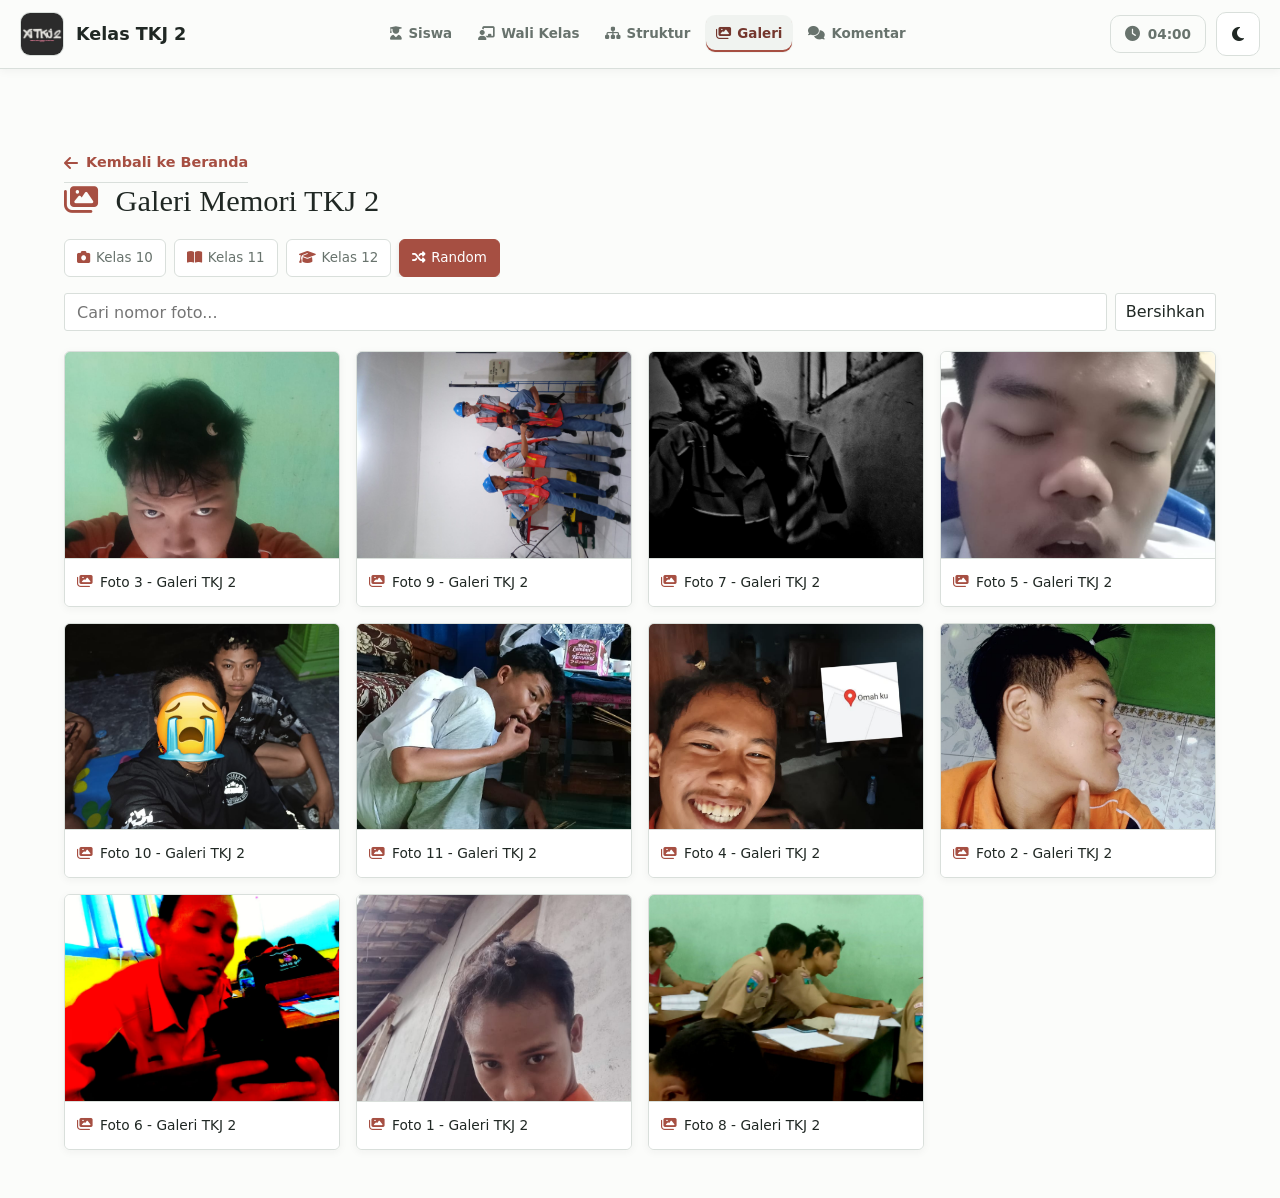
==== commit 301976f2: "Fix gallery manifest loading for local file access" ====
--- a/galeri.html
+++ b/galeri.html
@@ -47,6 +47,7 @@
             </div>
         </section>
     </main>
+    <script src="gallery-manifest.js"></script>
     <script src="app.js"></script>
 </body>
 </html>
--- a/style.css
+++ b/style.css
@@ -22,6 +22,231 @@
     --text-secondary: #68736d;
     --bg-primary: #f4f7f3;
     --bg-secondary: #ffffff;
+}
+
+html.intro-active,
+html.intro-active body {
+    overflow: hidden;
+}
+
+html.intro-seen .welcome-screen {
+    display: none;
+}
+
+.welcome-screen {
+    position: fixed;
+    z-index: 2000;
+    inset: 0;
+    display: grid;
+    min-height: 100vh;
+    min-height: 100svh;
+    place-items: center;
+    overflow: hidden;
+    padding: 40px 24px;
+    color: #fff;
+    background: #202824;
+    isolation: isolate;
+    transition: opacity 700ms ease, visibility 700ms ease;
+}
+
+.welcome-screen::before {
+    position: absolute;
+    z-index: 0;
+    inset: -20px;
+    background-image: var(--welcome-backdrop);
+    background-position: center;
+    background-size: cover;
+    content: '';
+    filter: blur(20px) brightness(0.48);
+}
+
+.welcome-image,
+.welcome-shade {
+    position: absolute;
+    z-index: 1;
+    inset: 0;
+    width: 100%;
+    height: 100%;
+}
+
+.welcome-image {
+    object-fit: cover;
+    object-position: center 42%;
+    opacity: 0;
+    transition: opacity 900ms ease;
+}
+
+.welcome-image.is-visible {
+    opacity: 1;
+}
+
+.welcome-shade {
+    z-index: 2;
+    background: rgba(14, 22, 18, 0.72);
+}
+
+.welcome-content {
+    position: relative;
+    z-index: 3;
+    width: min(100%, 900px);
+    padding: 48px 0;
+    text-align: center;
+}
+
+.welcome-kicker,
+.welcome-index {
+    font-size: 0.75rem;
+    font-weight: 700;
+    letter-spacing: 0.12em;
+}
+
+.welcome-kicker {
+    margin-bottom: 32px;
+    color: #e2b49c;
+}
+
+.welcome-title {
+    display: grid;
+    gap: 8px;
+    margin: 0;
+    font-family: 'Trebuchet MS', 'Segoe UI', sans-serif;
+    font-size: 3rem;
+    font-weight: 400;
+    line-height: 1.12;
+}
+
+.welcome-line {
+    opacity: 1;
+}
+
+.welcome-line.is-typing::after {
+    display: inline-block;
+    margin-left: 3px;
+    content: '|';
+    animation: typing-caret 800ms steps(2, end) infinite;
+}
+
+.welcome-signature {
+    margin: 28px 0 0;
+    color: rgba(255, 255, 255, 0.78);
+    font-size: 1rem;
+    opacity: 0;
+    transition: opacity 500ms ease;
+}
+
+.welcome-screen.is-ready .welcome-signature {
+    opacity: 1;
+}
+
+.welcome-enter {
+    display: inline-flex;
+    align-items: center;
+    gap: 12px;
+    min-height: 48px;
+    margin-top: 36px;
+    padding: 12px 20px;
+    border: 1px solid rgba(255, 255, 255, 0.7);
+    border-radius: 4px;
+    color: #202824;
+    background: #fbfcfa;
+    font: inherit;
+    font-weight: 700;
+    cursor: pointer;
+    opacity: 0;
+    visibility: hidden;
+    transform: translateY(8px);
+    transition: opacity 350ms ease, transform 350ms ease, background-color 200ms ease;
+}
+
+.welcome-screen.is-ready .welcome-enter {
+    opacity: 1;
+    visibility: visible;
+    transform: translateY(0);
+}
+
+.welcome-enter:hover {
+    background: #e2b49c;
+}
+
+.welcome-enter:focus-visible {
+    outline: 3px solid #e2b49c;
+    outline-offset: 4px;
+}
+
+.welcome-index {
+    position: absolute;
+    z-index: 3;
+    right: 28px;
+    bottom: 24px;
+    color: rgba(255, 255, 255, 0.75);
+}
+
+.welcome-index span {
+    padding: 0 6px;
+    color: #e2b49c;
+}
+
+.welcome-screen.is-exiting {
+    opacity: 0;
+    visibility: hidden;
+    pointer-events: none;
+}
+
+@media (max-width: 600px) {
+    .welcome-screen {
+        padding: 28px 22px;
+    }
+
+    .welcome-content {
+        align-self: start;
+        padding: 4px 0 48px;
+        text-align: left;
+    }
+
+    .welcome-image {
+        object-fit: contain;
+        object-position: center 65%;
+    }
+
+    .welcome-shade {
+        background: linear-gradient(
+            180deg,
+            rgba(14, 22, 18, 0.52) 0%,
+            rgba(14, 22, 18, 0.4) 42%,
+            rgba(14, 22, 18, 0.12) 76%,
+            rgba(14, 22, 18, 0.08) 100%
+        );
+    }
+
+    .welcome-kicker {
+        margin-bottom: 24px;
+    }
+
+    .welcome-title {
+        gap: 12px;
+        font-size: 2rem;
+    }
+
+    .welcome-index {
+        right: 22px;
+        bottom: 18px;
+        font-size: 0.65rem;
+    }
+}
+
+@media (prefers-reduced-motion: reduce) {
+    .welcome-line,
+    .welcome-signature {
+        animation: none;
+        opacity: 1;
+        transform: none;
+    }
+
+    .welcome-screen,
+    .welcome-enter,
+    .welcome-image {
+        transition-duration: 0.01ms;
+    }
 }
 
 * {
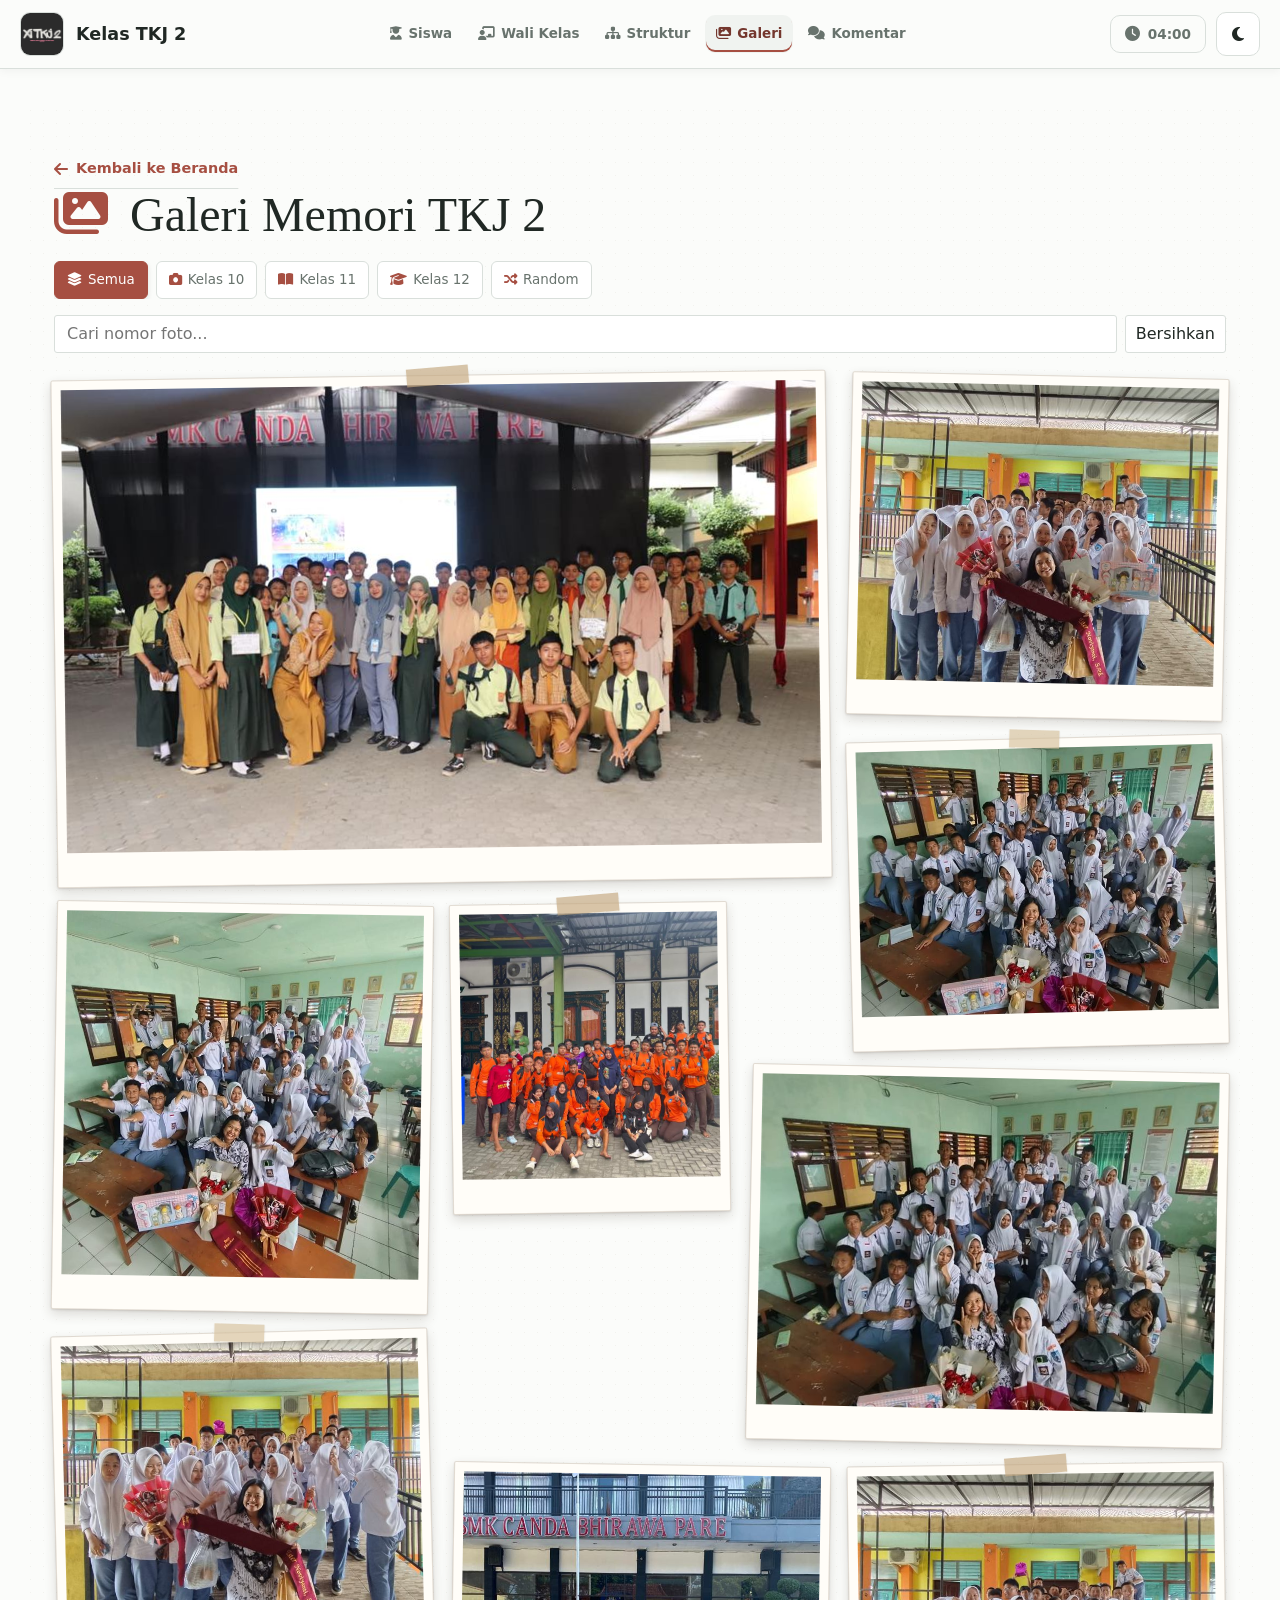
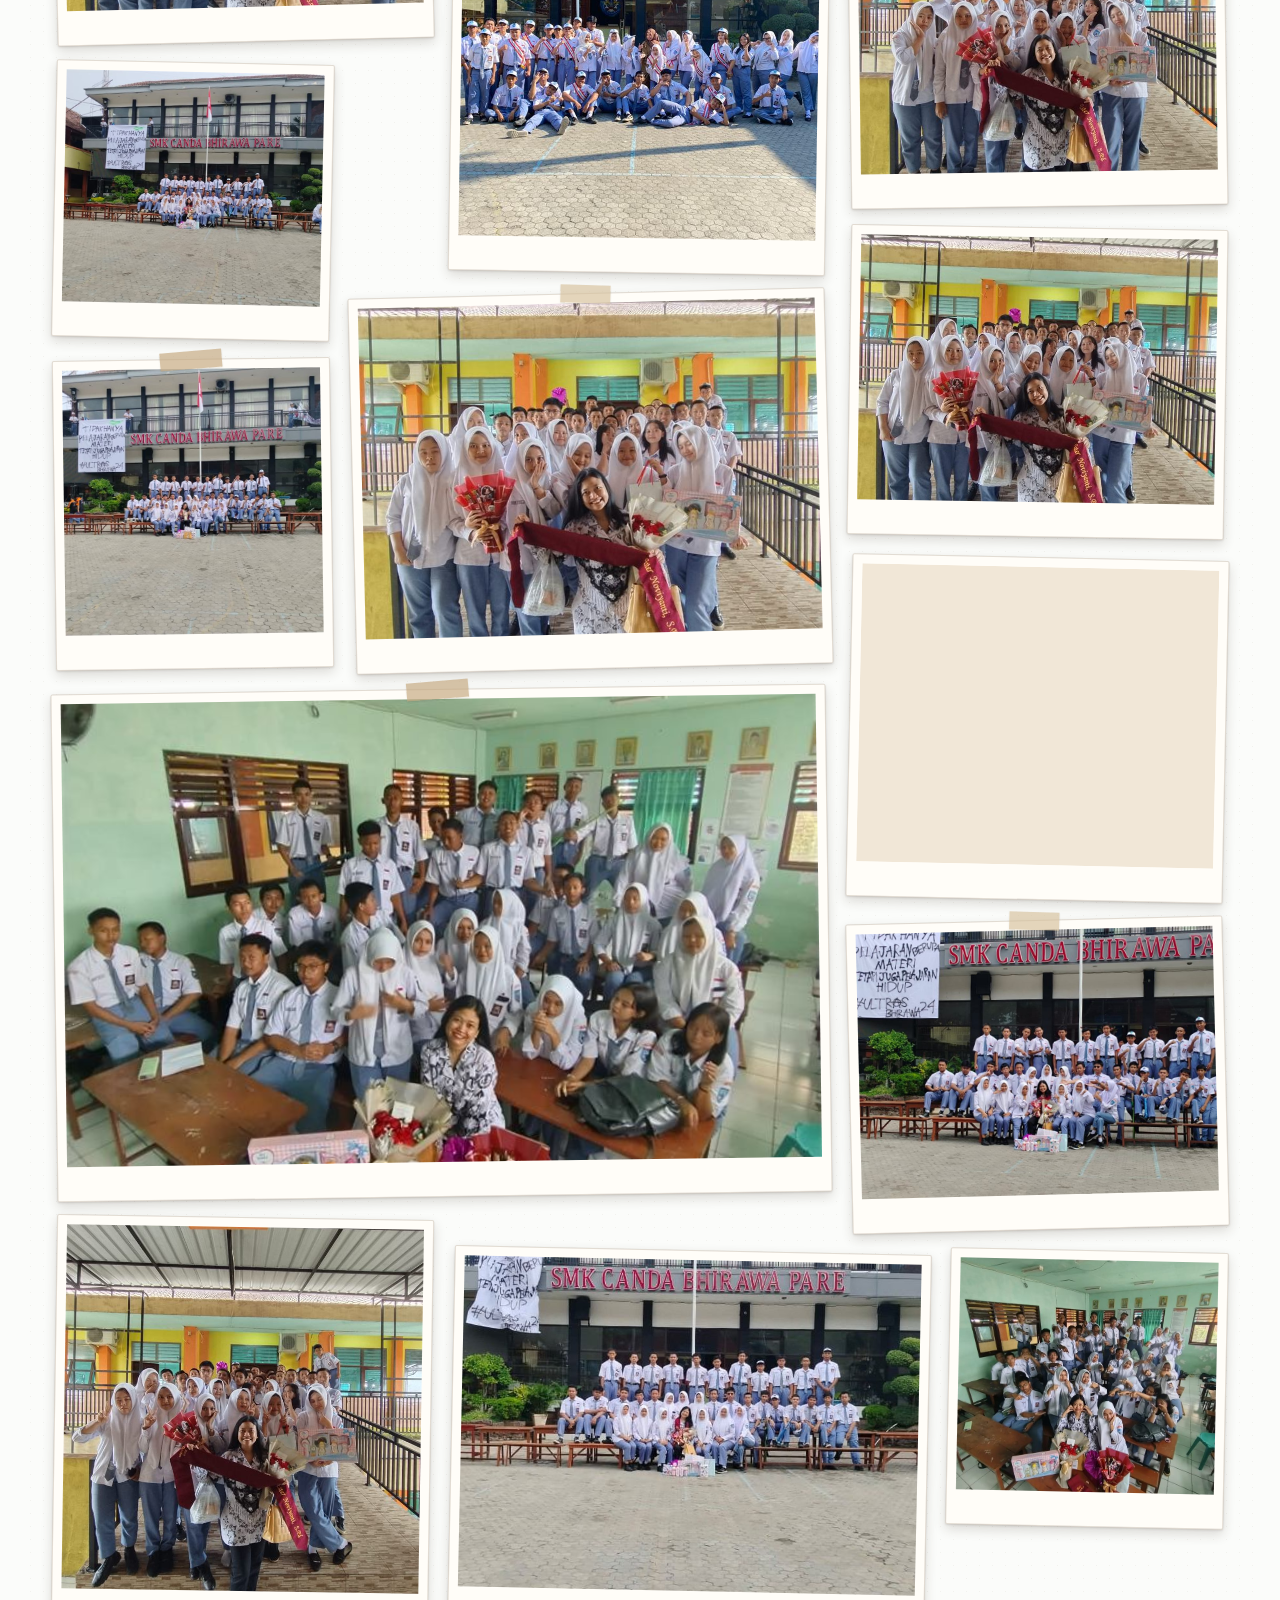
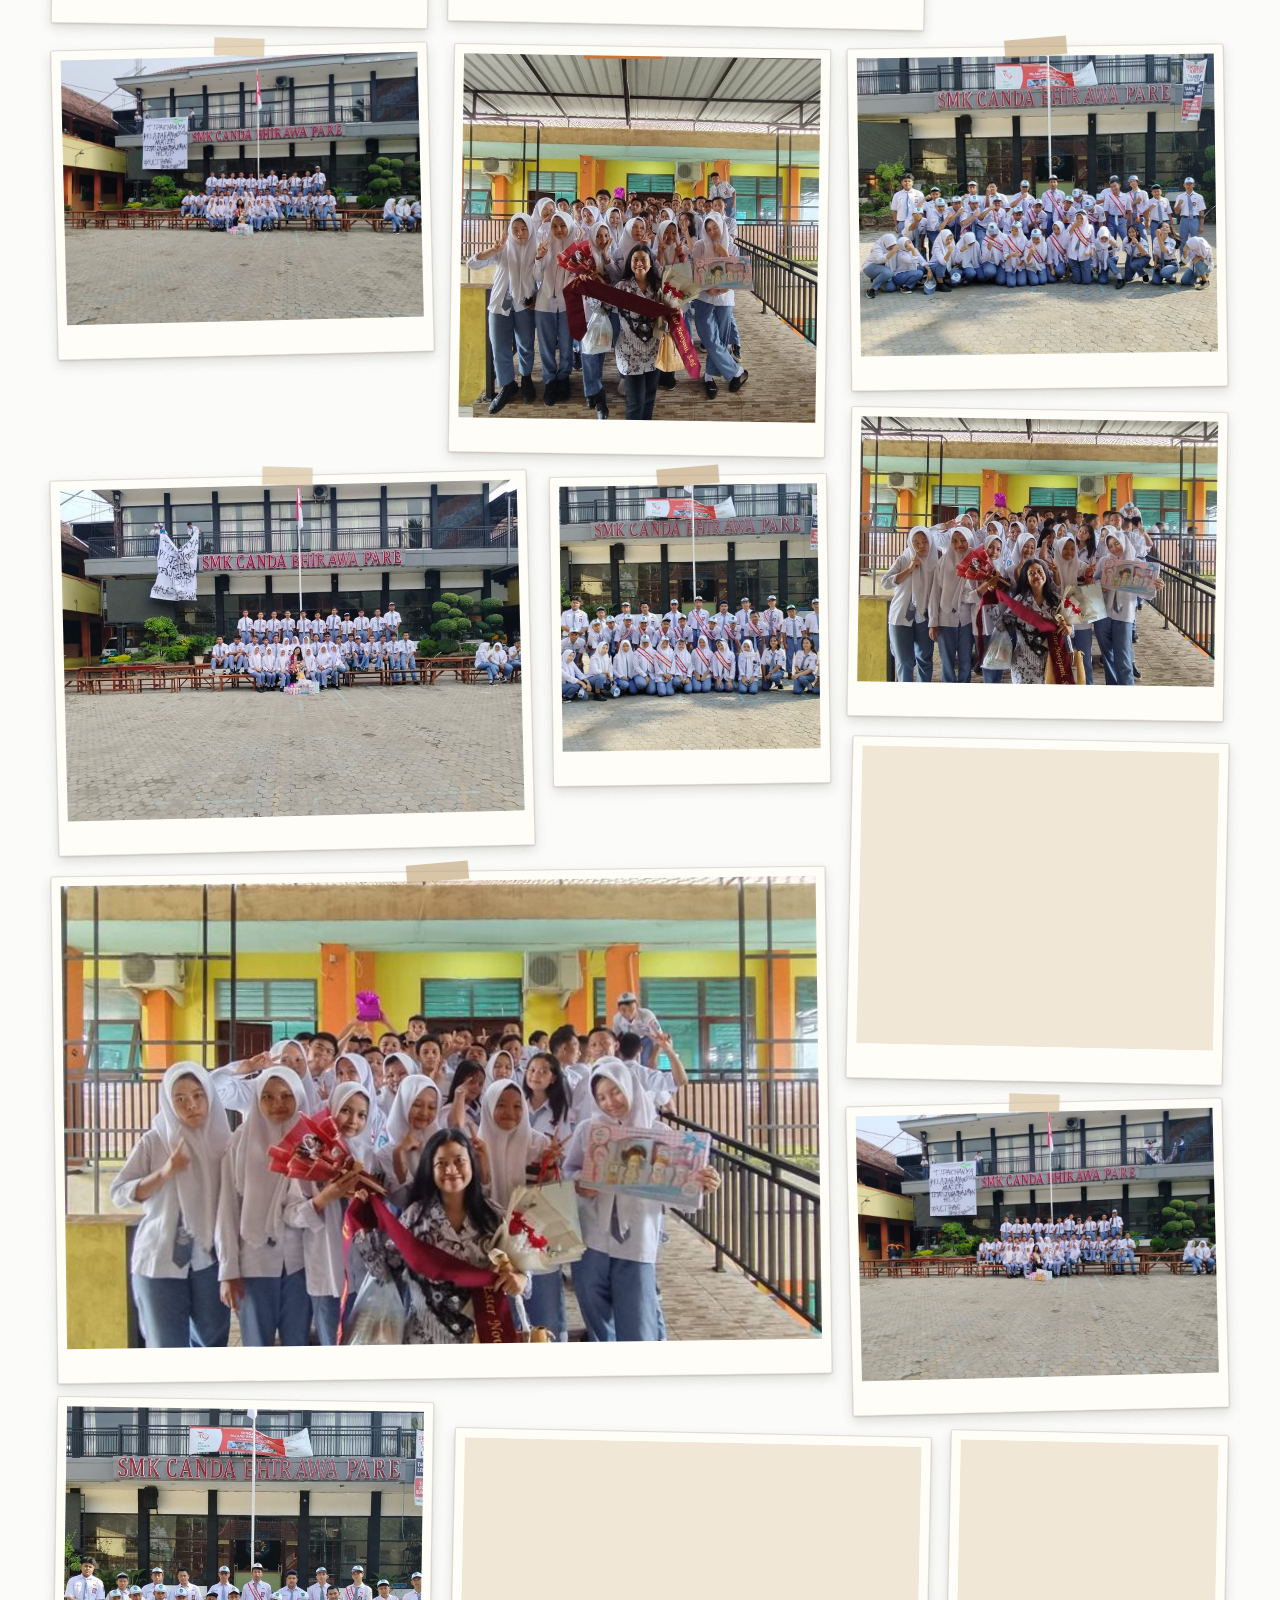
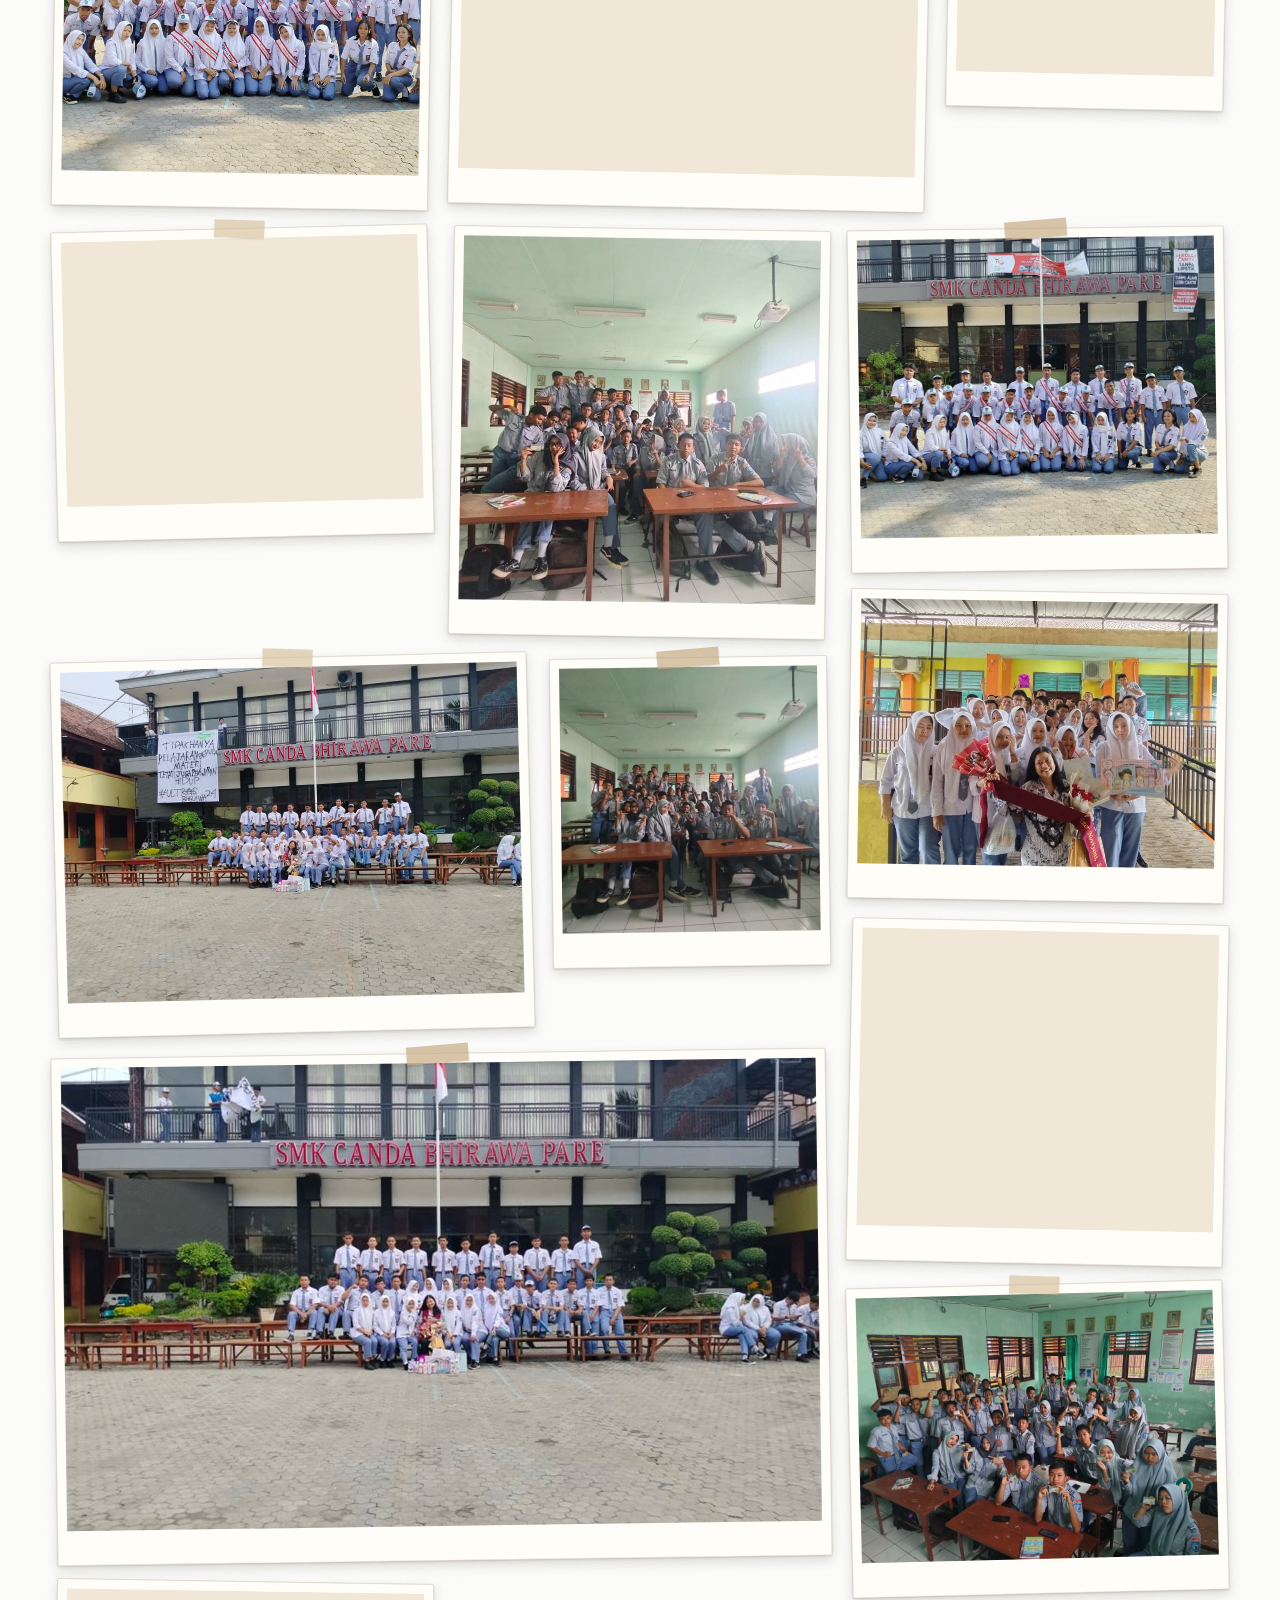
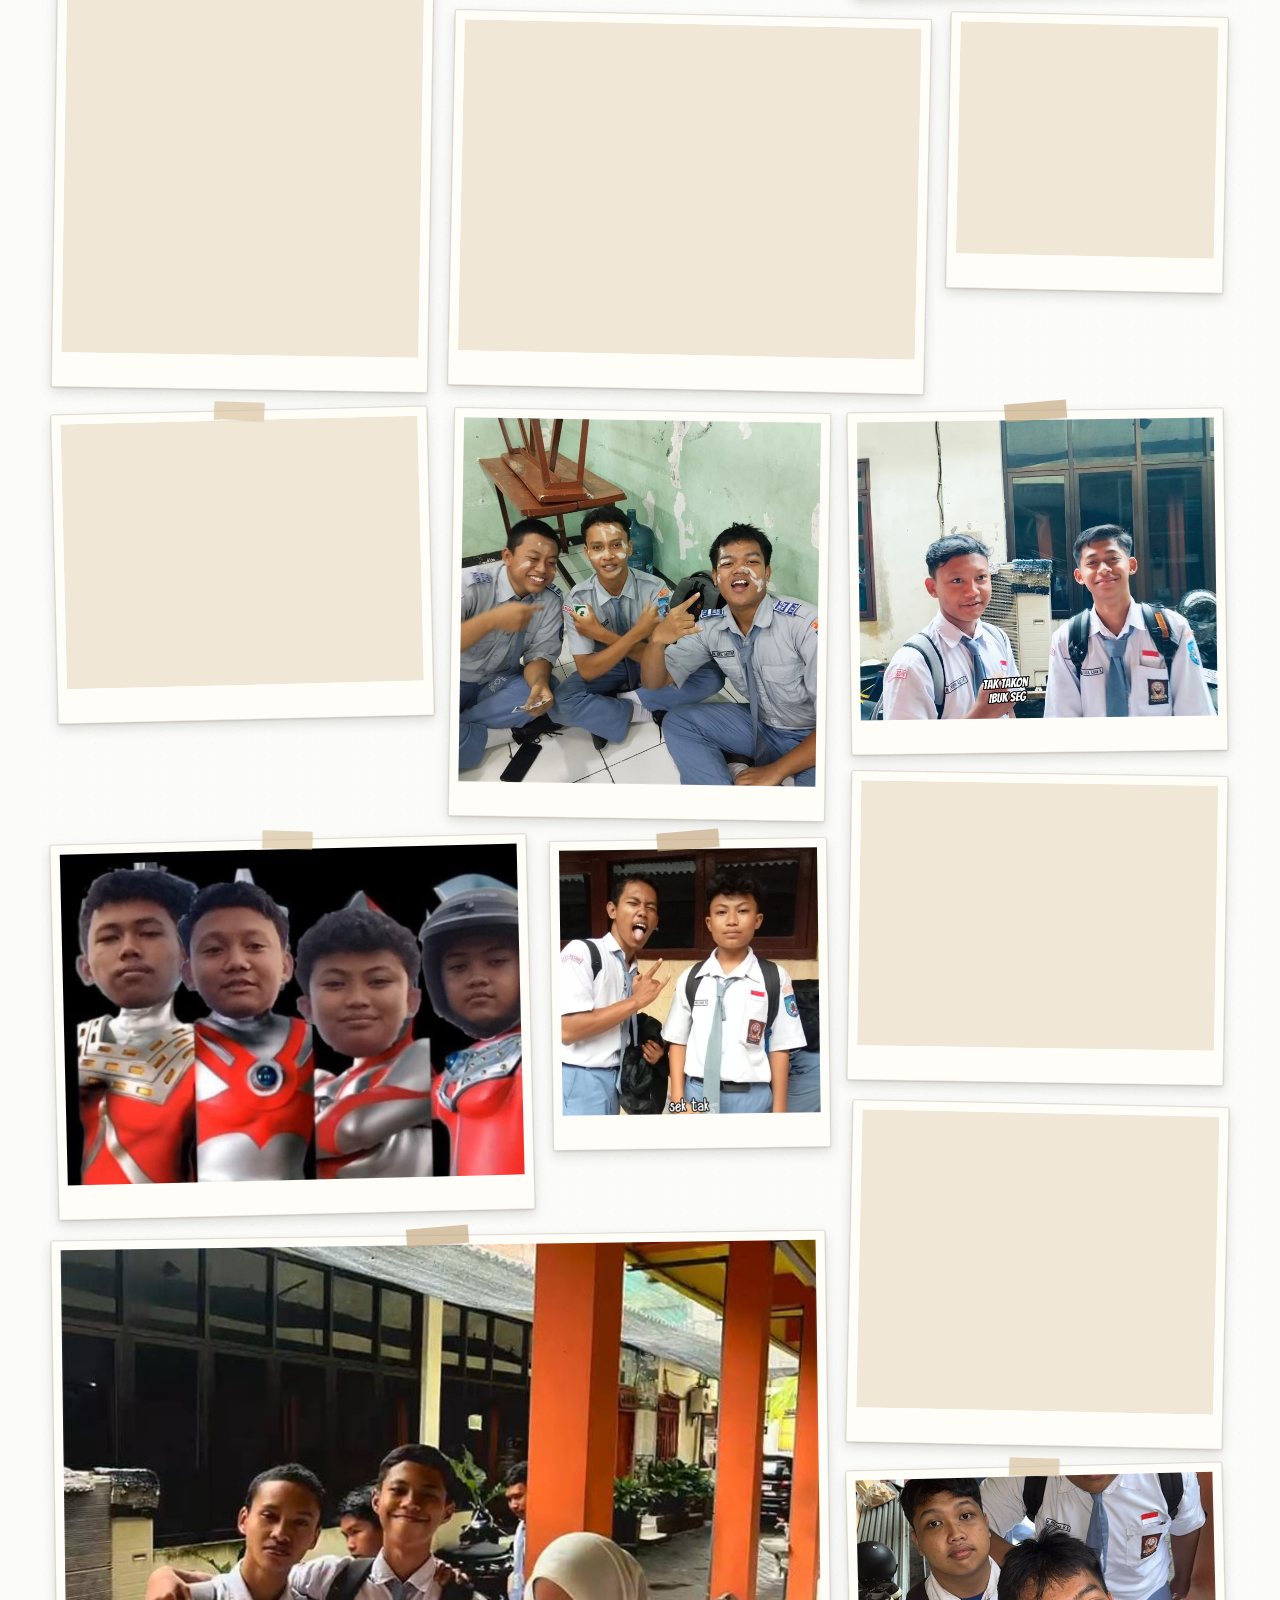
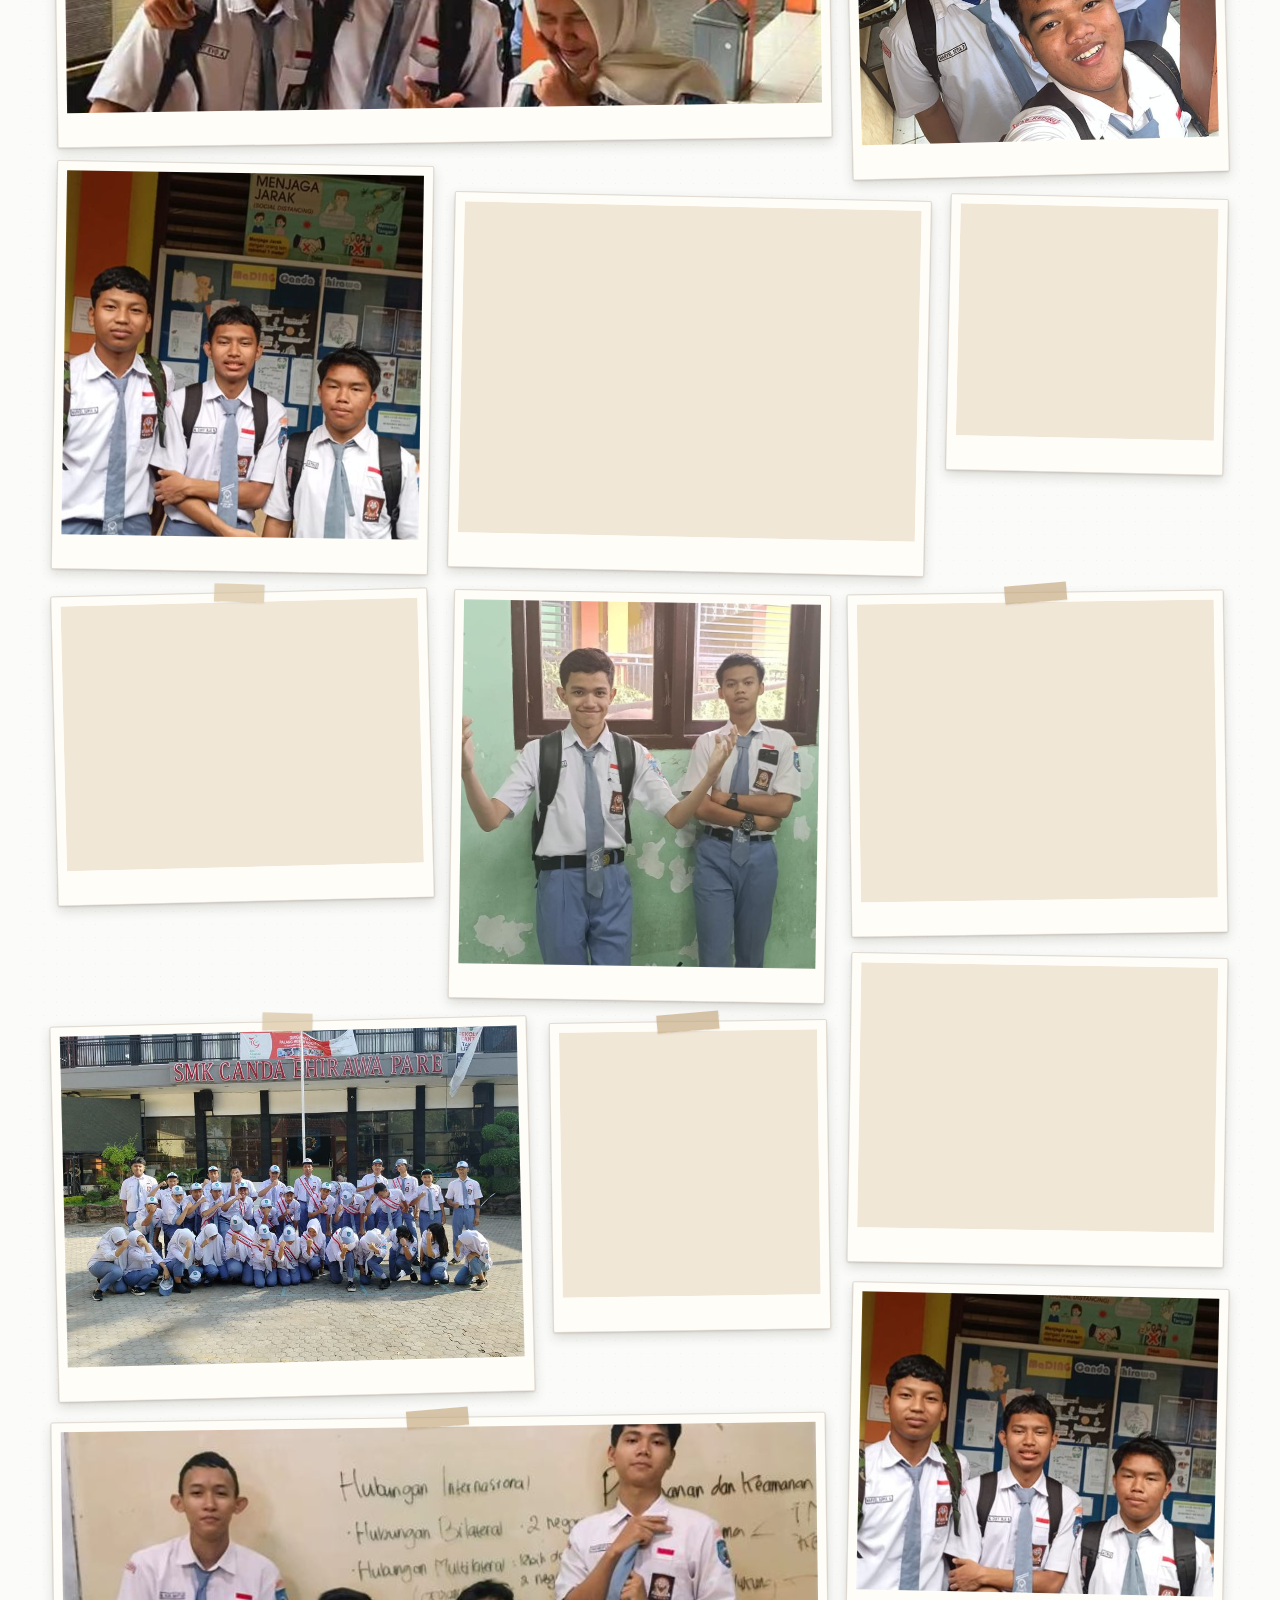
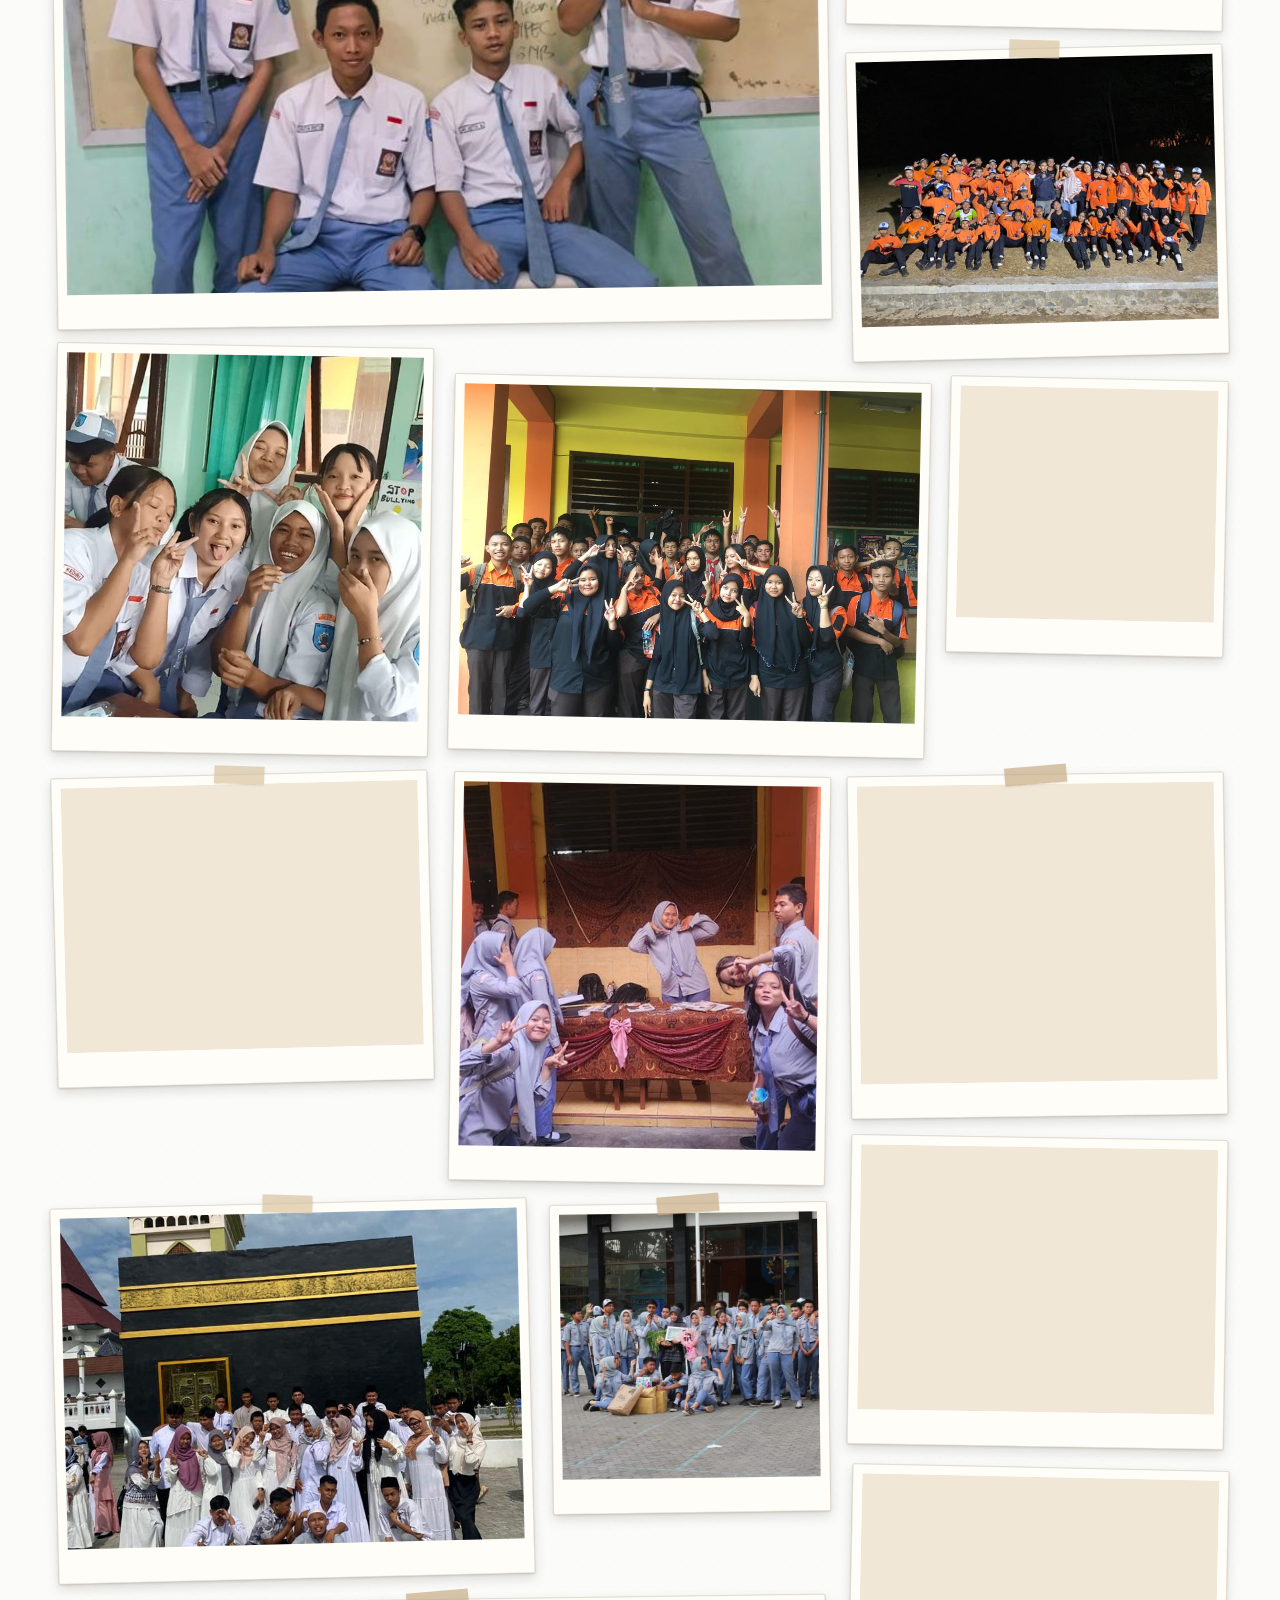
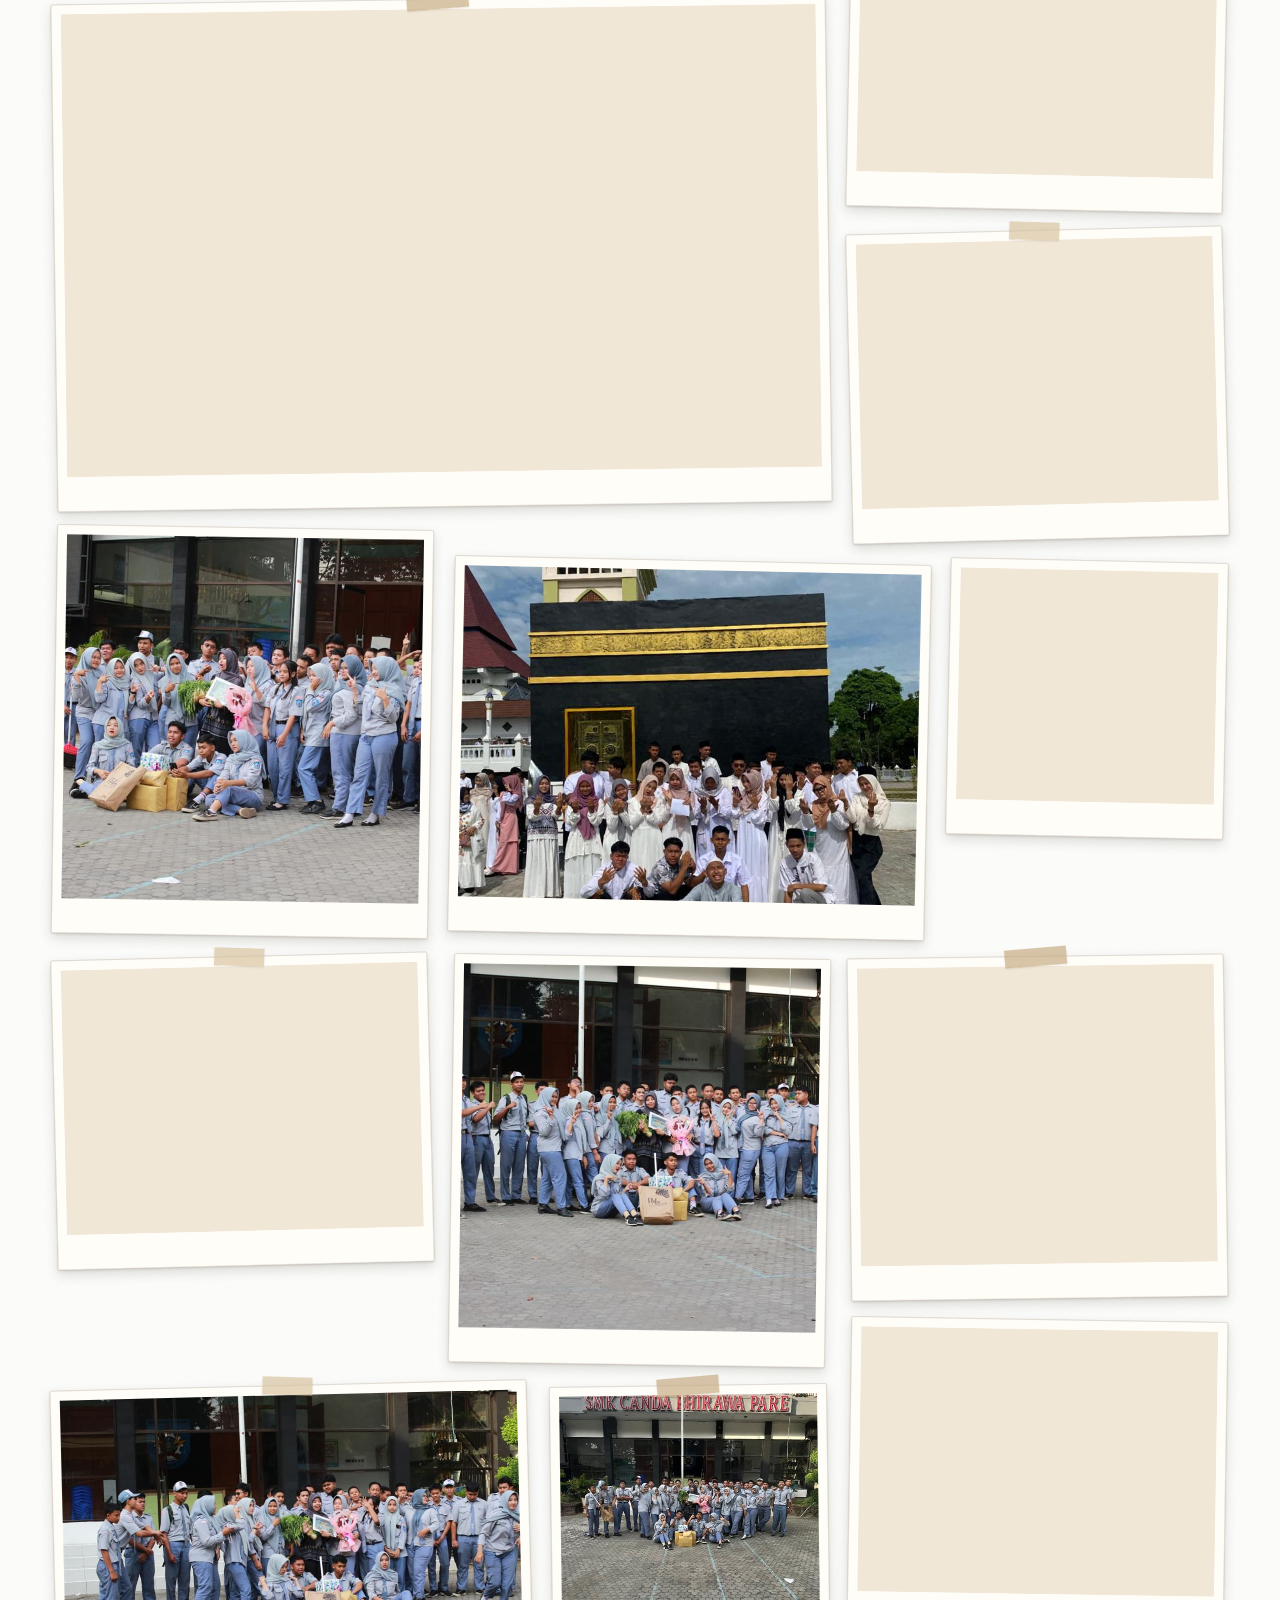
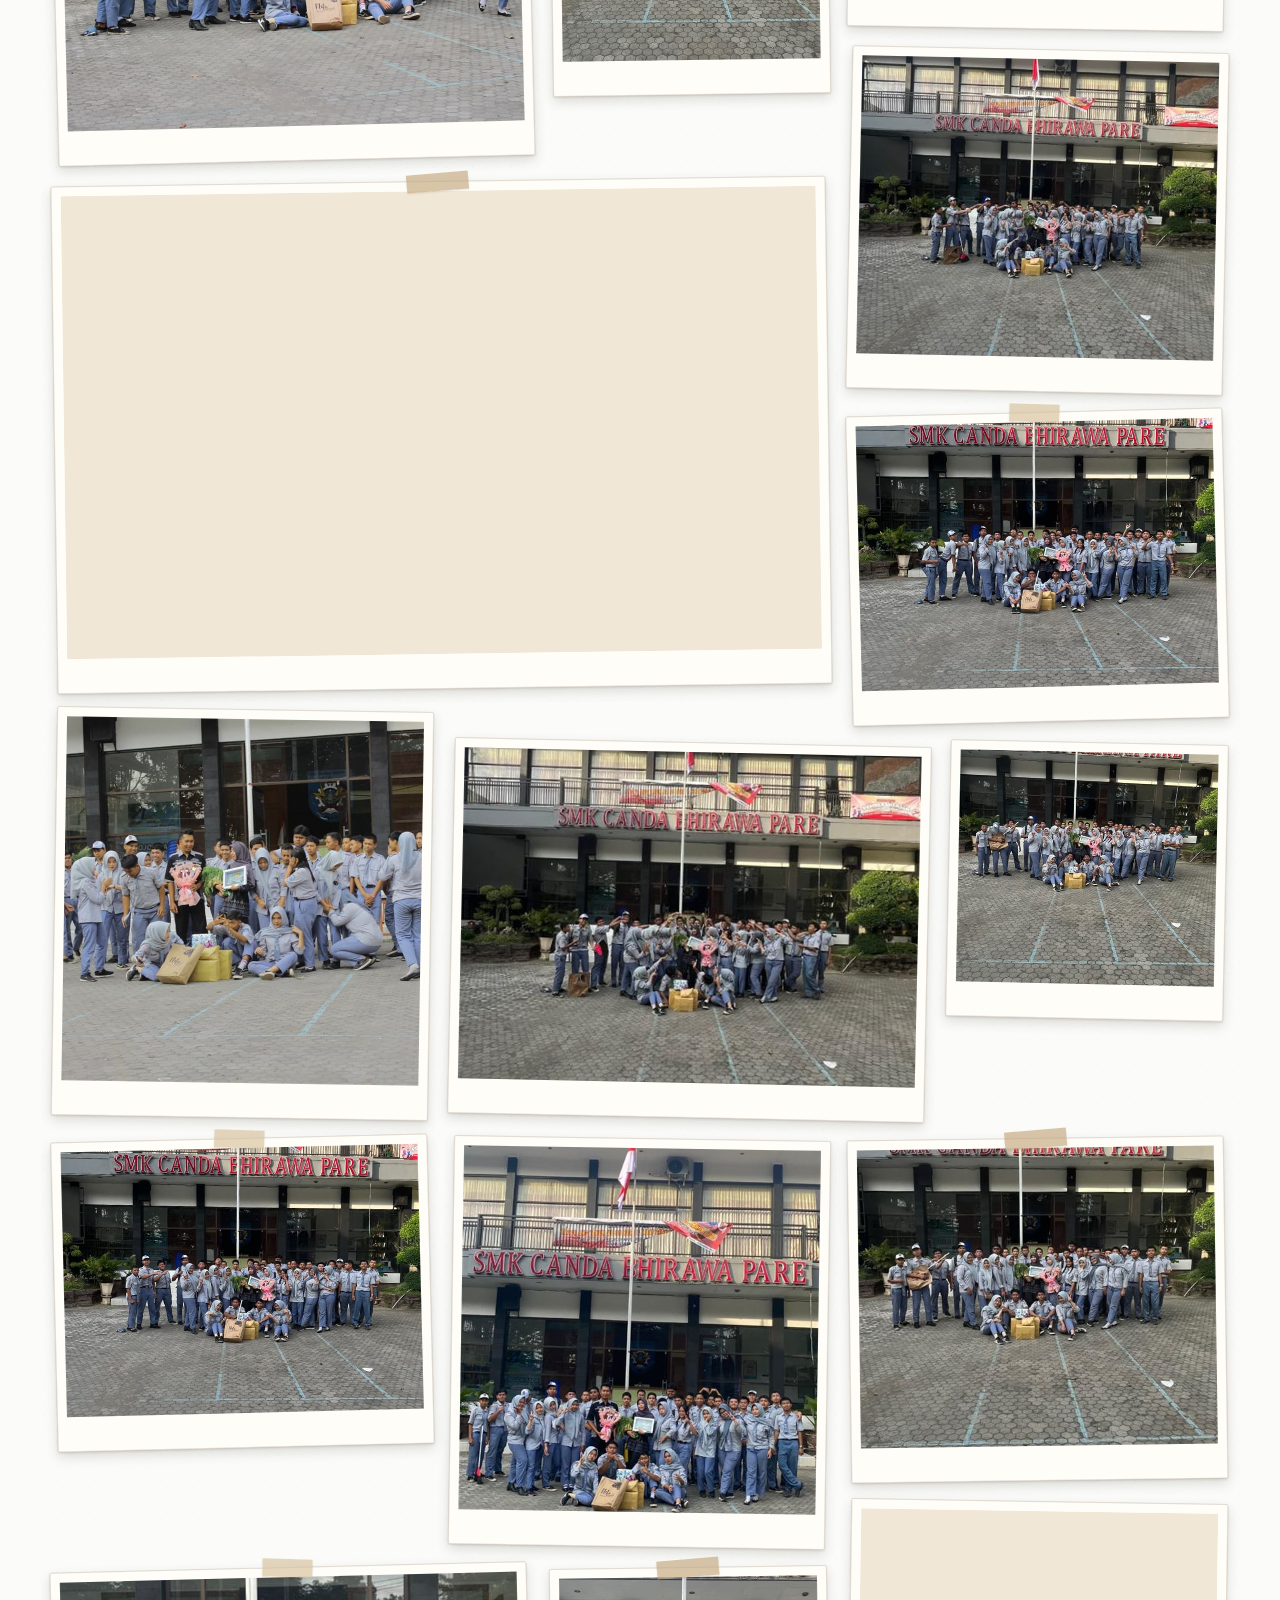
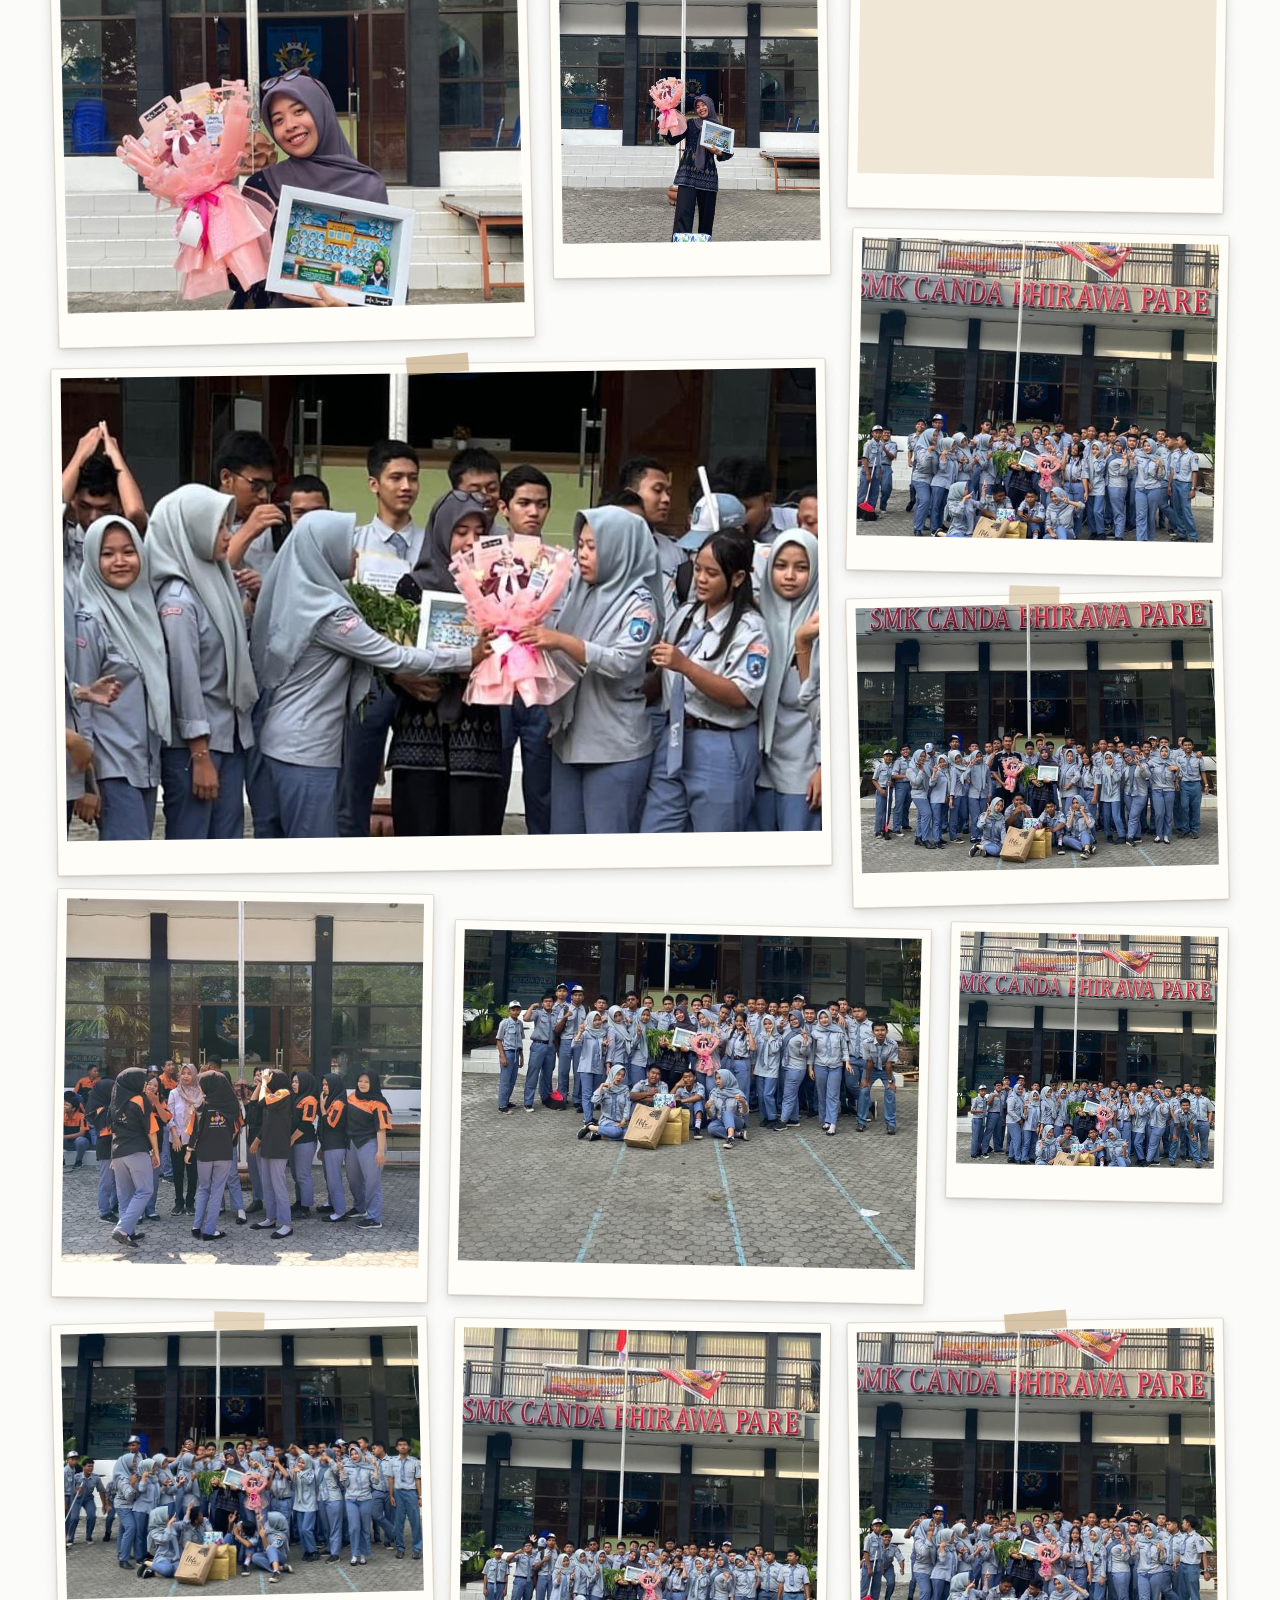
==== commit 327537a7: "Redesign gallery as photo mosaic" ====
--- a/galeri.html
+++ b/galeri.html
@@ -29,10 +29,11 @@
                 <a class="back-to-home-btn" href="index.html"><i class="fas fa-arrow-left" aria-hidden="true"></i> Kembali ke Beranda</a>
                 <h1 class="galeri-title"><i class="fas fa-images" aria-hidden="true"></i> Galeri Memori TKJ 2</h1>
                 <div class="gallery-albums" role="group" aria-label="Pilih album foto">
+                    <button type="button" data-gallery-album="all" aria-pressed="true"><i class="fas fa-layer-group" aria-hidden="true"></i> Semua</button>
                     <button type="button" data-gallery-album="class10" aria-pressed="false"><i class="fas fa-camera" aria-hidden="true"></i> Kelas 10</button>
                     <button type="button" data-gallery-album="class11" aria-pressed="false"><i class="fas fa-book-open" aria-hidden="true"></i> Kelas 11</button>
                     <button type="button" data-gallery-album="class12" aria-pressed="false"><i class="fas fa-graduation-cap" aria-hidden="true"></i> Kelas 12</button>
-                    <button type="button" data-gallery-album="random" aria-pressed="true"><i class="fas fa-shuffle" aria-hidden="true"></i> Random</button>
+                    <button type="button" data-gallery-album="random" aria-pressed="false"><i class="fas fa-shuffle" aria-hidden="true"></i> Random</button>
                 </div>
                 <div class="gallery-search-row"><label for="gallerySearch" class="visually-hidden">Cari foto</label><input type="search" id="gallerySearch" placeholder="Cari nomor foto..." aria-label="Cari foto berdasarkan nomor"><button id="clearSearchBtn" aria-label="Bersihkan pencarian">Bersihkan</button></div>
                 <div class="galeri-grid" id="galeriGrid"></div>
--- a/style.css
+++ b/style.css
@@ -152,16 +152,10 @@
     font: inherit;
     font-weight: 700;
     cursor: pointer;
-    opacity: 0;
-    visibility: hidden;
-    transform: translateY(8px);
-    transition: opacity 350ms ease, transform 350ms ease, background-color 200ms ease;
-}
-
-.welcome-screen.is-ready .welcome-enter {
     opacity: 1;
     visibility: visible;
     transform: translateY(0);
+    transition: opacity 350ms ease, transform 350ms ease, background-color 200ms ease;
 }
 
 .welcome-enter:hover {
@@ -2361,6 +2355,8 @@
 }
 
 .galeri-item {
+    font: inherit;
+    text-align: left;
     background: white;
     border-radius: 8px;
     overflow: hidden;
@@ -5314,6 +5310,21 @@
     color: #f4d58a;
     background: var(--bg-secondary);
     border-color: var(--memory-line);
+}
+
+@media (min-width: 993px) {
+    html[data-color-mode="dark"] .navbar .nav-links,
+    html[data-color-mode="dark"] .navbar .nav-links a,
+    html[data-color-mode="dark"] .navbar .nav-links a:hover,
+    html[data-color-mode="dark"] .navbar .nav-links a.active,
+    html[data-color-mode="dark"] .navbar .nav-links a[aria-current="page"] {
+        background: transparent;
+    }
+
+    html[data-color-mode="dark"] .navbar .nav-links a.active,
+    html[data-color-mode="dark"] .navbar .nav-links a[aria-current="page"] {
+        box-shadow: inset 0 -2px 0 var(--primary-light);
+    }
 }
 
 html[data-color-mode="dark"] .memory-intro h1,
@@ -5603,4 +5614,250 @@
     .comments-header h1 {
         font-size: 1.55rem;
     }
+}
+
+/* Printed-photo scrapbook gallery */
+#gallery .galeri-container {
+    max-width: 1260px;
+    padding: clamp(14px, 3vw, 30px);
+    background-color: var(--bg-primary);
+    background-image:
+        repeating-linear-gradient(0deg, transparent 0 27px, rgba(92, 70, 49, 0.035) 27px 28px),
+        repeating-linear-gradient(90deg, transparent 0 34px, rgba(255, 255, 255, 0.12) 34px 35px);
+}
+
+#gallery .galeri-title {
+    margin-bottom: 22px;
+    color: var(--text-primary);
+    font-family: 'Caveat', 'Segoe Print', cursive;
+    font-size: clamp(2rem, 4vw, 3rem);
+    line-height: 1;
+}
+
+#gallery .galeri-grid {
+    display: grid;
+    grid-template-columns: repeat(12, minmax(0, 1fr));
+    grid-auto-rows: 13px;
+    grid-auto-flow: dense;
+    align-items: stretch;
+    gap: 20px;
+    margin-top: 22px;
+}
+
+#gallery .galeri-container {
+    background-color: var(--bg-primary);
+    background-image:
+        radial-gradient(rgba(99, 76, 52, 0.055) 0.6px, transparent 0.6px);
+    background-size: 13px 13px;
+}
+
+#gallery .galeri-item,
+#gallery .galeri-item:hover {
+    position: relative;
+    display: flex;
+    flex-direction: column;
+    width: 100%;
+    min-width: 0;
+    height: 100%;
+    margin: 0;
+    padding: 9px 9px 34px;
+    overflow: visible;
+    background: #fffdf8;
+    border: 1px solid rgba(111, 87, 63, 0.2);
+    border-radius: 2px;
+    box-shadow: 0 5px 12px rgba(58, 43, 31, 0.16), 0 1px 2px rgba(58, 43, 31, 0.12);
+    transform: rotate(-0.8deg);
+    transform-origin: center;
+    transition: transform 220ms ease, box-shadow 220ms ease, filter 220ms ease;
+    cursor: pointer;
+}
+
+#gallery .galeri-item:nth-child(12n + 1) { grid-column: span 8; grid-row: span 16; }
+#gallery .galeri-item:nth-child(12n + 2) { grid-column: span 4; grid-row: span 11; }
+#gallery .galeri-item:nth-child(12n + 3) { grid-column: span 4; grid-row: span 10; }
+#gallery .galeri-item:nth-child(12n + 4) { grid-column: span 4; grid-row: span 13; }
+#gallery .galeri-item:nth-child(12n + 5) { grid-column: span 3; grid-row: span 10; }
+#gallery .galeri-item:nth-child(12n + 6) { grid-column: span 5; grid-row: span 12; }
+#gallery .galeri-item:nth-child(12n + 7) { grid-column: span 4; grid-row: span 10; }
+#gallery .galeri-item:nth-child(12n + 8) { grid-column: span 4; grid-row: span 13; }
+#gallery .galeri-item:nth-child(12n + 9) { grid-column: span 4; grid-row: span 11; }
+#gallery .galeri-item:nth-child(12n + 10) { grid-column: span 3; grid-row: span 9; }
+#gallery .galeri-item:nth-child(12n + 11) { grid-column: span 5; grid-row: span 12; }
+#gallery .galeri-item:nth-child(12n) { grid-column: span 4; grid-row: span 10; }
+
+#gallery .galeri-item:nth-child(4n + 2) { transform: rotate(1.2deg); }
+#gallery .galeri-item:nth-child(4n + 3) { transform: rotate(-1.4deg); }
+#gallery .galeri-item:nth-child(4n) { transform: rotate(0.9deg); }
+
+#gallery .galeri-item img {
+    display: block;
+    width: 100%;
+    height: 100%;
+    min-height: 0;
+    flex: 1 1 auto;
+    aspect-ratio: auto;
+    object-fit: cover;
+    object-position: center;
+    background: #f1e7d7;
+}
+
+#gallery .galeri-caption {
+    display: none;
+}
+
+#gallery .galeri-caption i {
+    display: none;
+}
+
+#gallery .galeri-item:nth-child(4n + 1)::before,
+#gallery .galeri-item:nth-child(4n + 3)::before {
+    position: absolute;
+    z-index: 2;
+    top: -9px;
+    left: 50%;
+    width: 62px;
+    height: 18px;
+    pointer-events: none;
+    background: rgba(196, 168, 126, 0.66);
+    box-shadow: 0 1px 2px rgba(63, 46, 31, 0.1);
+    content: '';
+    transform: translateX(-50%) rotate(-4deg);
+}
+
+#gallery .galeri-item:nth-child(4n + 3)::before {
+    width: 50px;
+    background: rgba(214, 192, 155, 0.65);
+    transform: translateX(-50%) rotate(3deg);
+}
+
+#gallery .galeri-overlay {
+    inset: 10px 10px 42px;
+    pointer-events: none;
+    background: rgba(54, 39, 30, 0.16);
+}
+
+#gallery .galeri-overlay i {
+    width: 42px;
+    height: 42px;
+    color: #fffdf8;
+    background: var(--primary-color);
+    font-size: 1rem;
+}
+
+@media (hover: hover) {
+    #gallery .galeri-item:hover {
+        z-index: 2;
+        transform: translateY(-6px) rotate(0deg);
+        box-shadow: 0 15px 24px rgba(58, 43, 31, 0.24), 0 3px 6px rgba(58, 43, 31, 0.14);
+        filter: saturate(1.04);
+    }
+}
+
+#gallery .galeri-item:focus-visible {
+    outline: 3px solid var(--primary-color);
+    outline-offset: 3px;
+}
+
+@media (max-width: 980px) {
+    #gallery .galeri-grid {
+        grid-template-columns: repeat(8, minmax(0, 1fr));
+        grid-auto-rows: 14px;
+        gap: 18px;
+    }
+
+    #gallery .galeri-item:nth-child(8n + 1) { grid-column: span 5; grid-row: span 14; }
+    #gallery .galeri-item:nth-child(8n + 2) { grid-column: span 3; grid-row: span 10; }
+    #gallery .galeri-item:nth-child(8n + 3) { grid-column: span 3; grid-row: span 11; }
+    #gallery .galeri-item:nth-child(8n + 4) { grid-column: span 5; grid-row: span 13; }
+    #gallery .galeri-item:nth-child(8n + 5) { grid-column: span 3; grid-row: span 10; }
+    #gallery .galeri-item:nth-child(8n + 6) { grid-column: span 5; grid-row: span 12; }
+    #gallery .galeri-item:nth-child(8n + 7) { grid-column: span 4; grid-row: span 11; }
+    #gallery .galeri-item:nth-child(8n) { grid-column: span 4; grid-row: span 13; }
+}
+
+@media (max-width: 680px) {
+    #gallery .galeri-grid {
+        grid-template-columns: repeat(2, minmax(0, 1fr));
+        grid-auto-rows: 10px;
+        gap: 14px;
+    }
+
+    #gallery .galeri-item,
+    #gallery .galeri-item:nth-child(n) {
+        width: 100%;
+        margin: 0;
+        padding: 7px 7px 28px;
+    }
+
+    #gallery .galeri-item:nth-child(8n + 1) { grid-column: span 2; grid-row: span 12; }
+    #gallery .galeri-item:nth-child(8n + 2) { grid-column: span 1; grid-row: span 9; }
+    #gallery .galeri-item:nth-child(8n + 3) { grid-column: span 1; grid-row: span 11; }
+    #gallery .galeri-item:nth-child(8n + 4) { grid-column: span 1; grid-row: span 9; }
+    #gallery .galeri-item:nth-child(8n + 5) { grid-column: span 2; grid-row: span 10; }
+    #gallery .galeri-item:nth-child(8n + 6) { grid-column: span 1; grid-row: span 10; }
+    #gallery .galeri-item:nth-child(8n + 7) { grid-column: span 1; grid-row: span 8; }
+    #gallery .galeri-item:nth-child(8n) { grid-column: span 2; grid-row: span 11; }
+
+    #gallery .galeri-caption {
+        min-height: 36px;
+        padding: 8px 3px 7px;
+        font-size: 1rem;
+    }
+
+    #gallery .galeri-overlay { display: none; }
+}
+
+@media (max-width: 380px) {
+    #gallery .galeri-grid { gap: 11px; }
+    #gallery .galeri-item,
+    #gallery .galeri-item:nth-child(n) { padding: 6px 6px 25px; }
+}
+
+html[data-color-mode="dark"] #gallery .galeri-container {
+    color: var(--text-primary);
+    background-color: var(--bg-primary);
+    background-image: none;
+}
+
+html[data-color-mode="dark"] #gallery.section.active .galeri-title,
+html[data-color-mode="dark"] #gallery.section.active .galeri-title i {
+    color: var(--text-primary);
+}
+
+html[data-color-mode="dark"] #gallery .galeri-item,
+html[data-color-mode="dark"] #gallery .galeri-item:hover {
+    color: #49382c;
+    background: #fffdf8;
+    border-color: rgba(111, 87, 63, 0.24);
+}
+
+html[data-color-mode="dark"] #gallerySearch,
+html[data-color-mode="dark"] #clearSearchBtn {
+    color: var(--text-primary) !important;
+    background: var(--bg-secondary) !important;
+    border-color: var(--memory-line) !important;
+}
+
+html[data-color-mode="dark"] #gallerySearch::placeholder {
+    color: var(--text-secondary);
+}
+
+html[data-color-mode="dark"] #gallery .gallery-albums button {
+    color: var(--text-primary);
+    background: var(--bg-secondary);
+    border-color: var(--memory-line);
+}
+
+html[data-color-mode="dark"] #gallery .gallery-albums button i {
+    color: var(--primary-light);
+}
+
+html[data-color-mode="dark"] #gallery .gallery-albums button[aria-pressed="true"] {
+    color: #fff9ef;
+    background: #713d43;
+    border-color: #512a30;
+}
+
+html[data-color-mode="dark"] #gallery .gallery-albums button[aria-pressed="true"] i {
+    color: #fff9ef;
 }
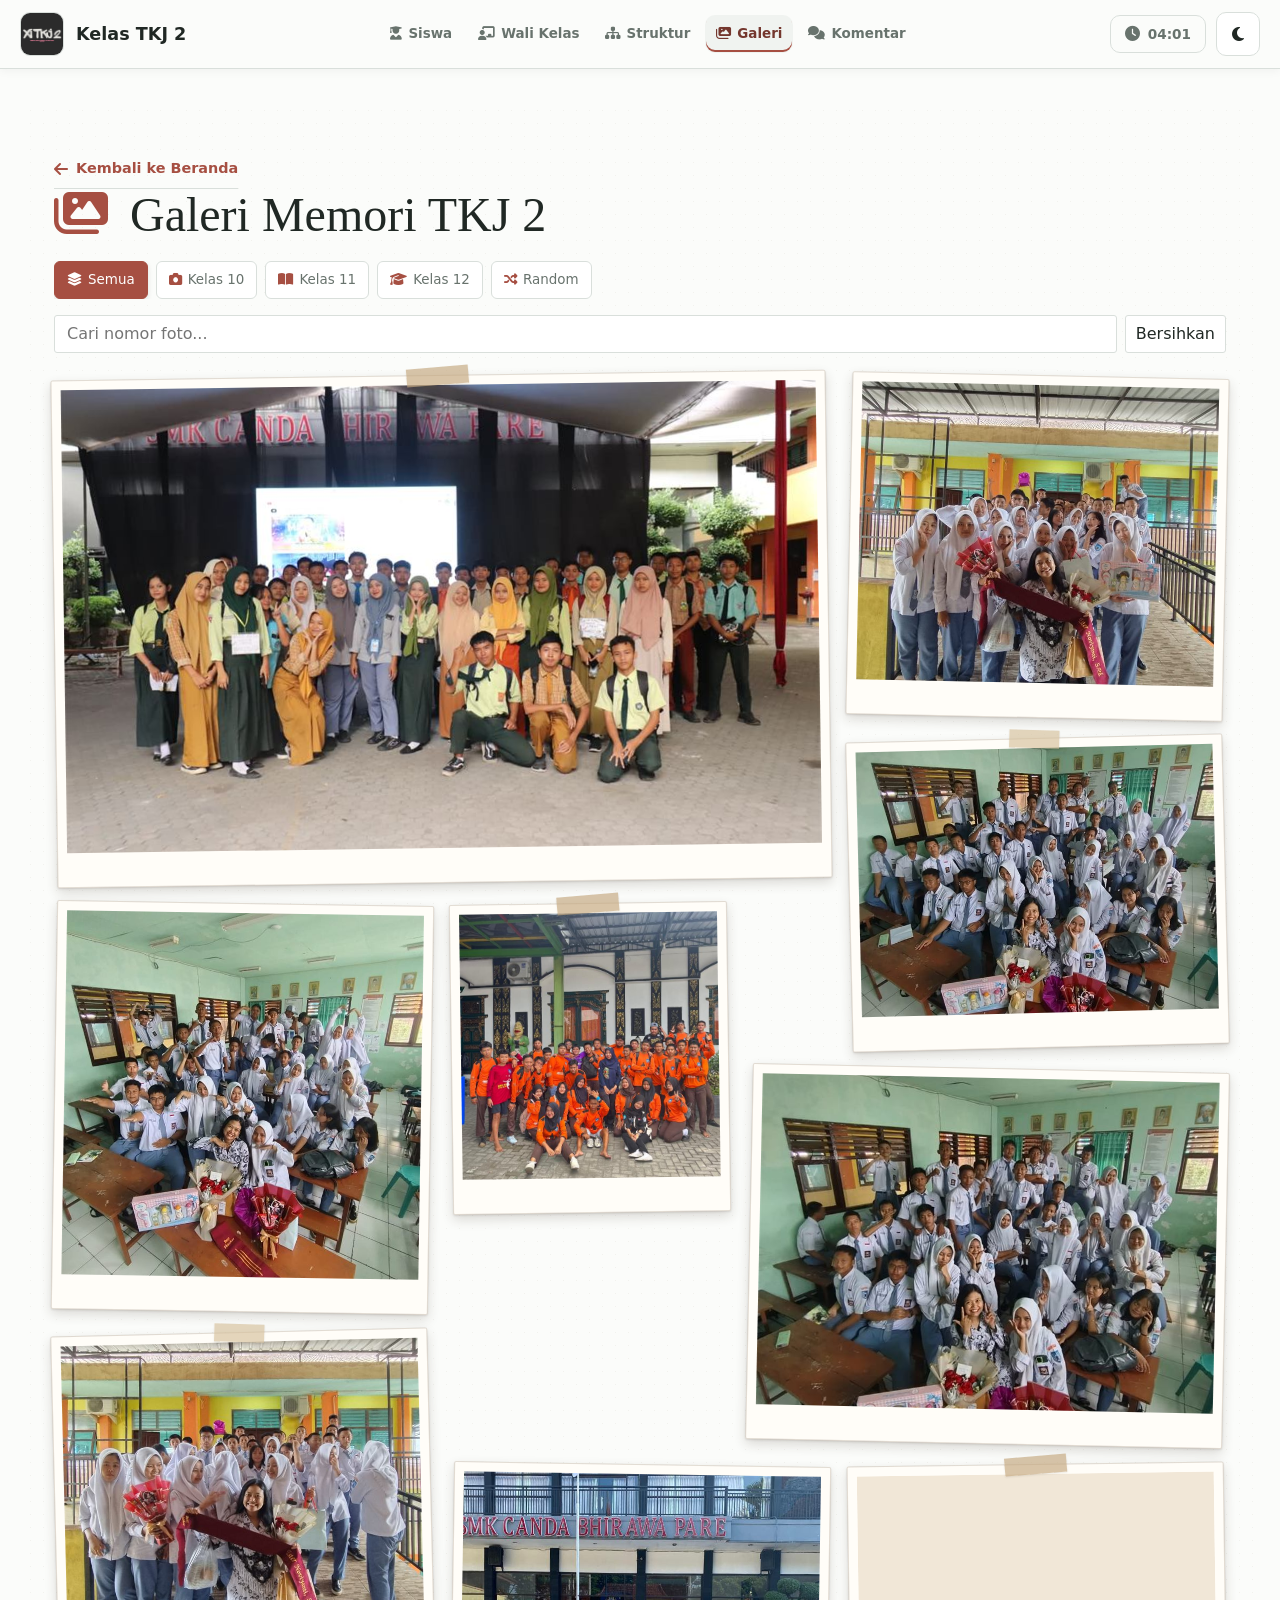
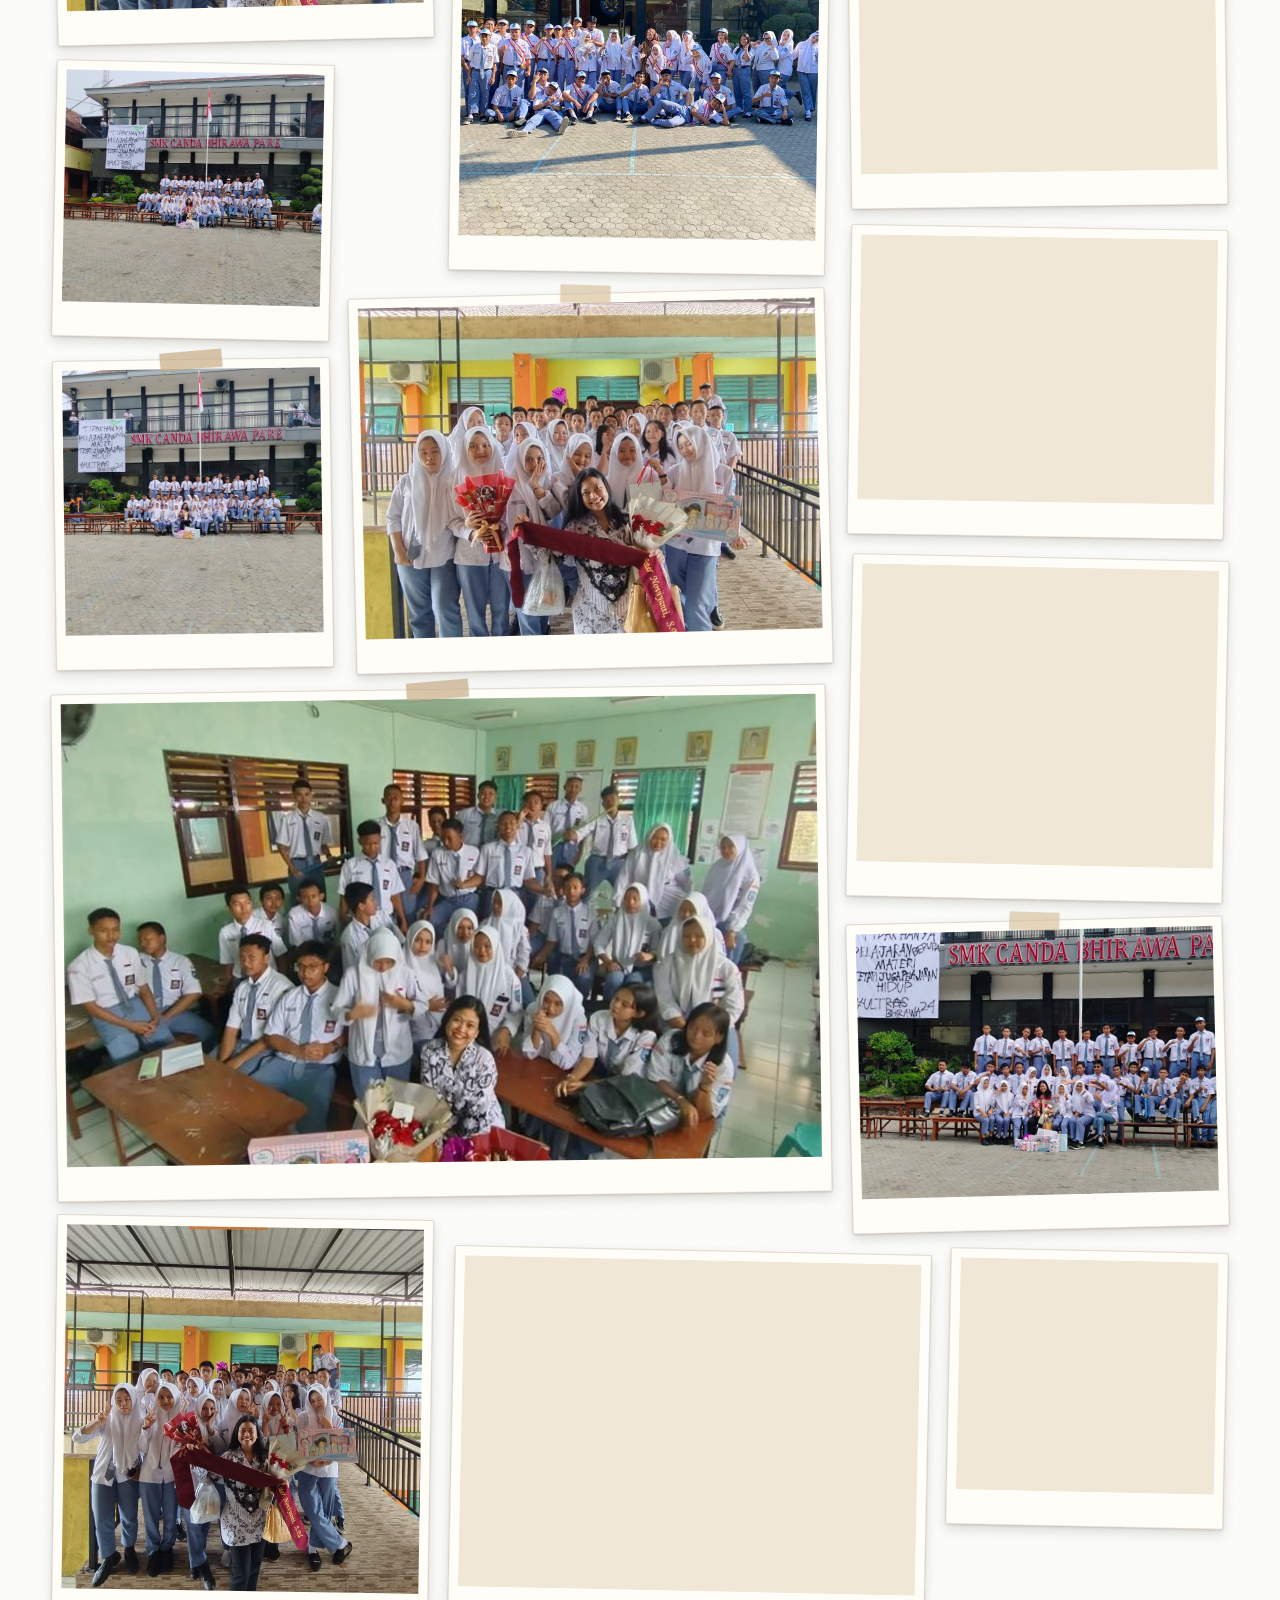
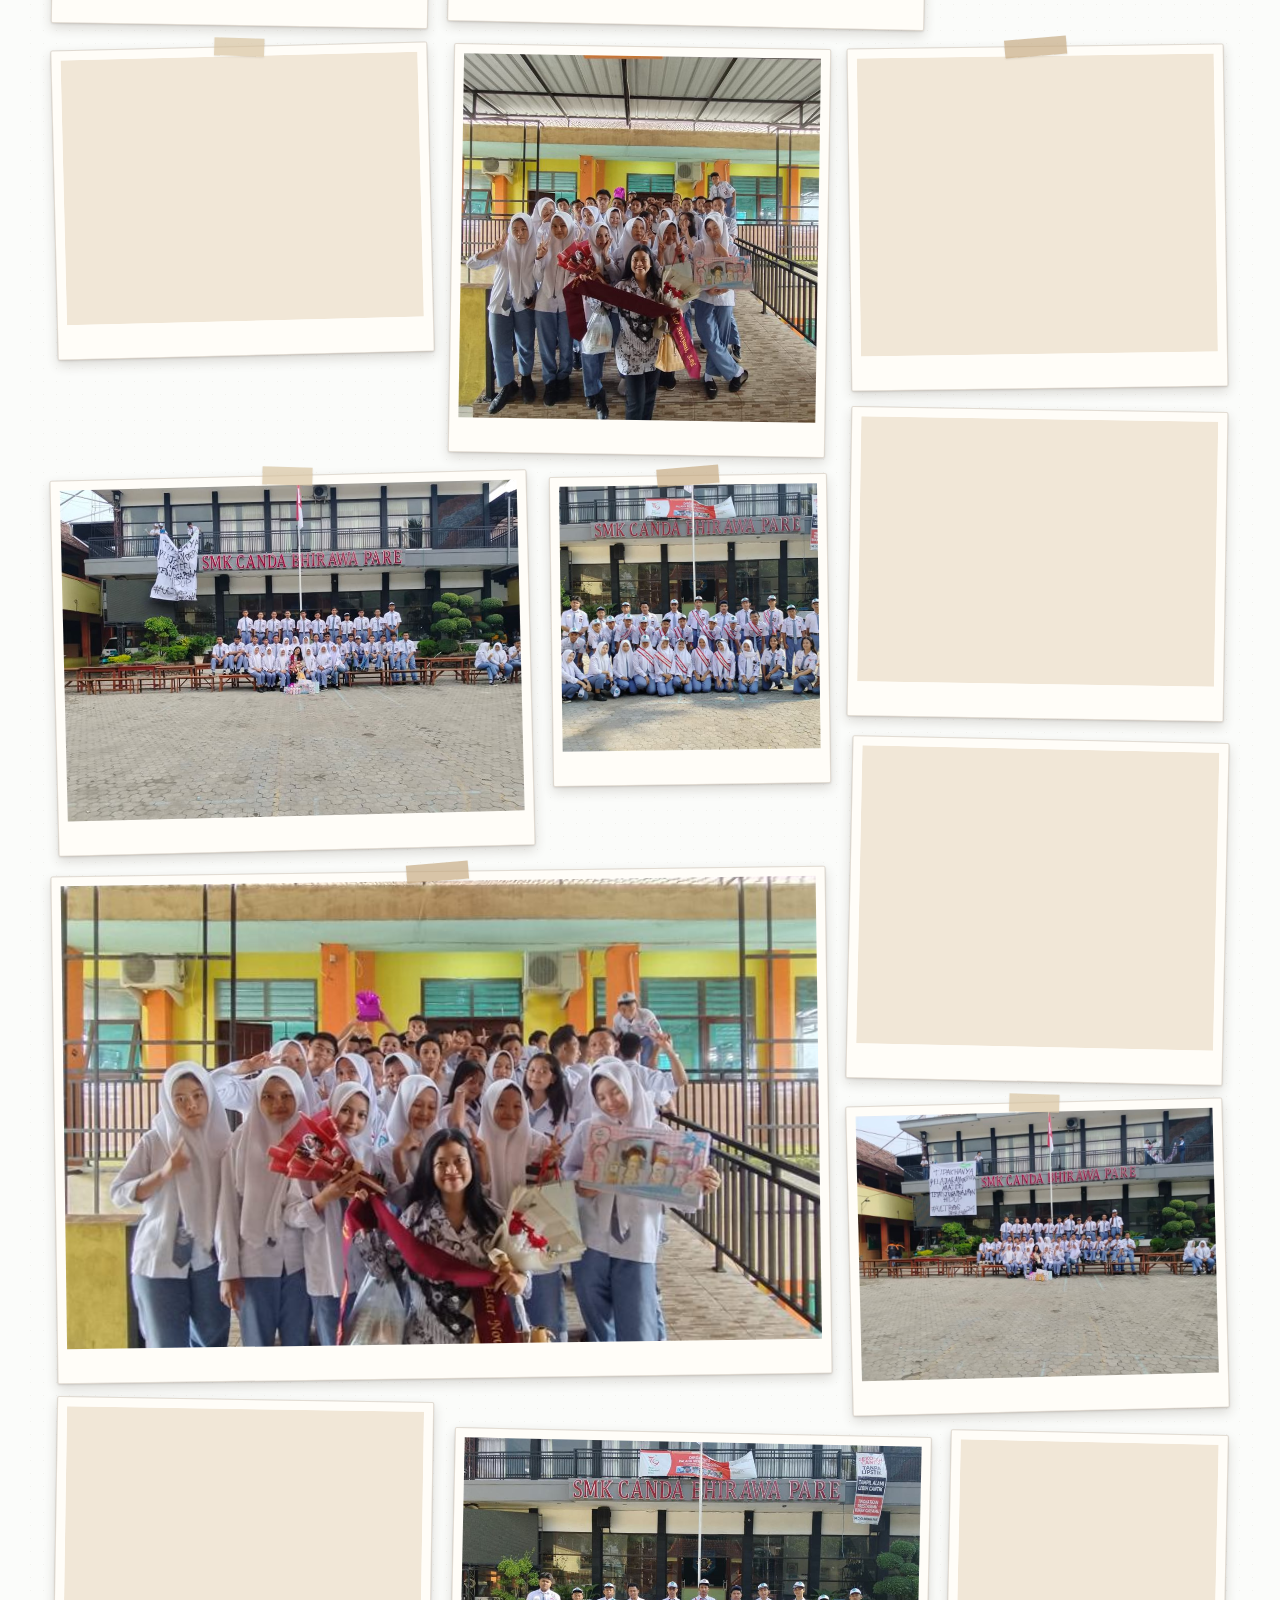
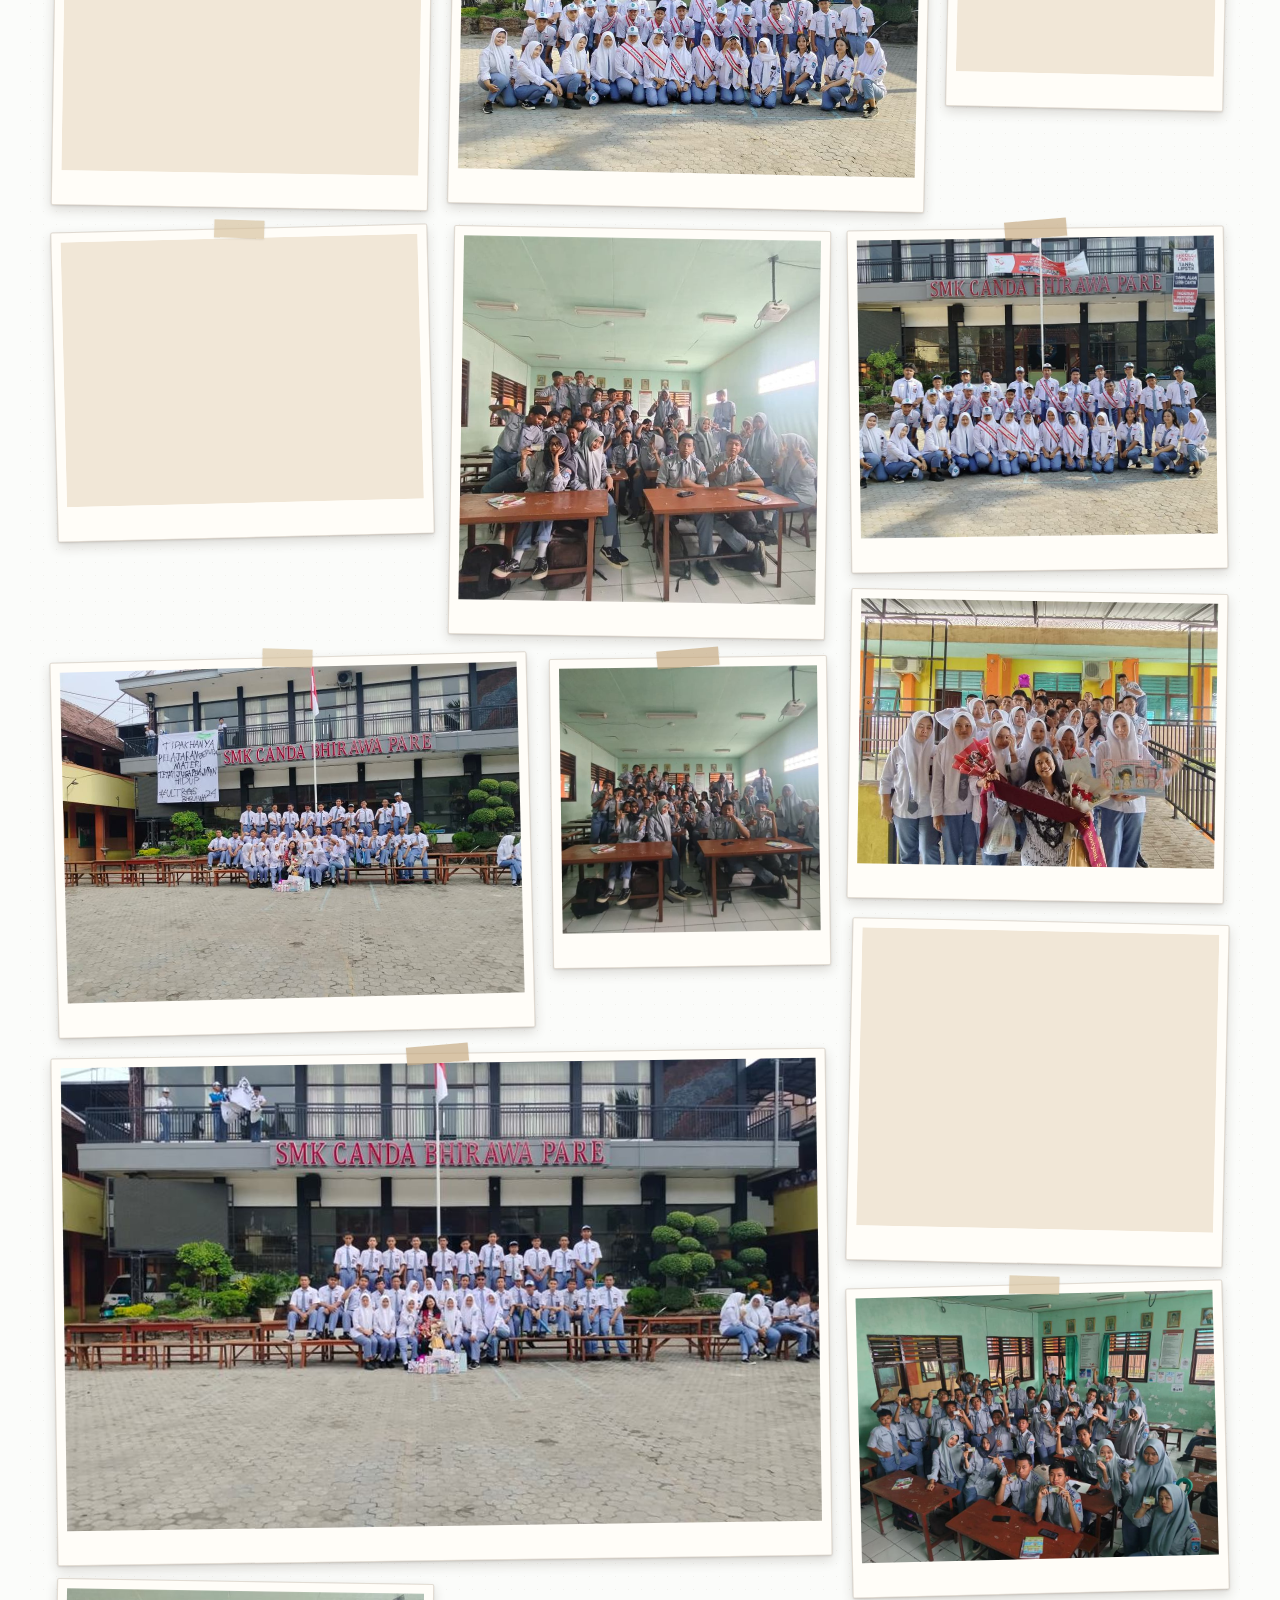
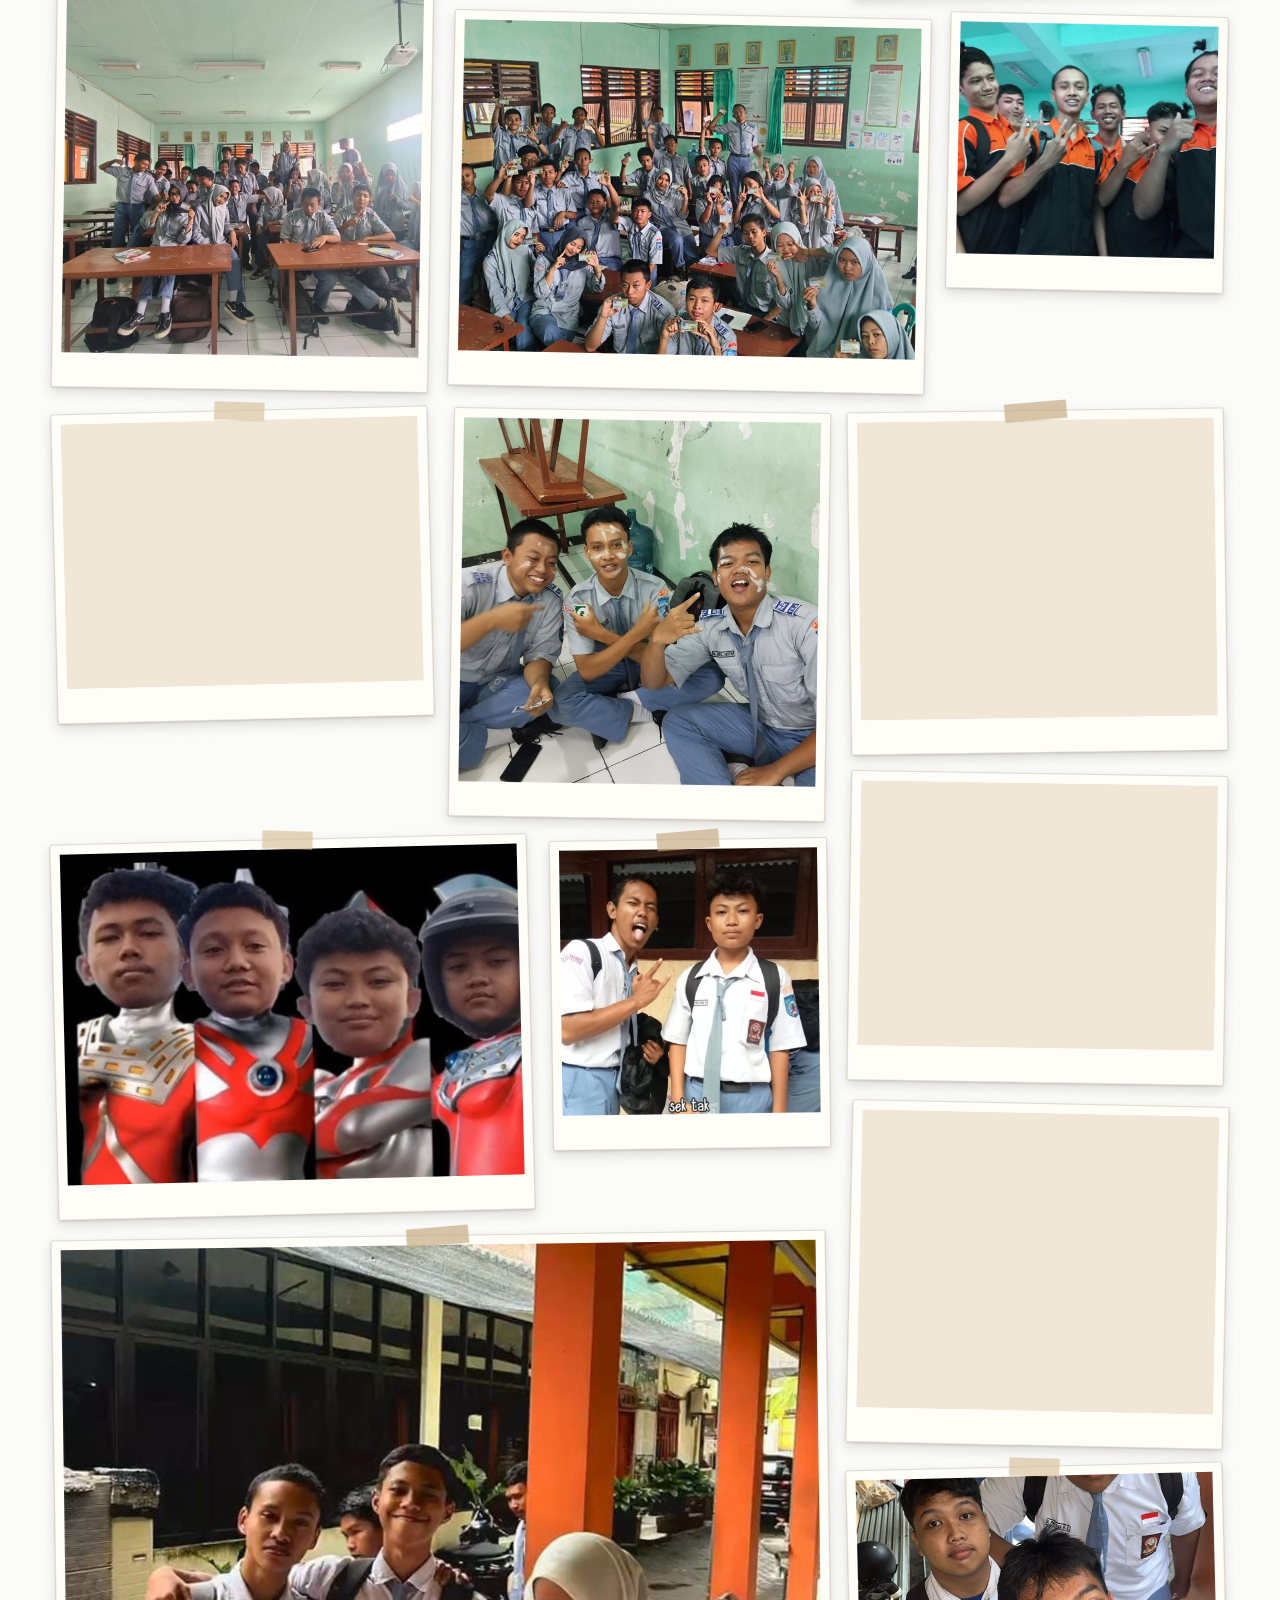
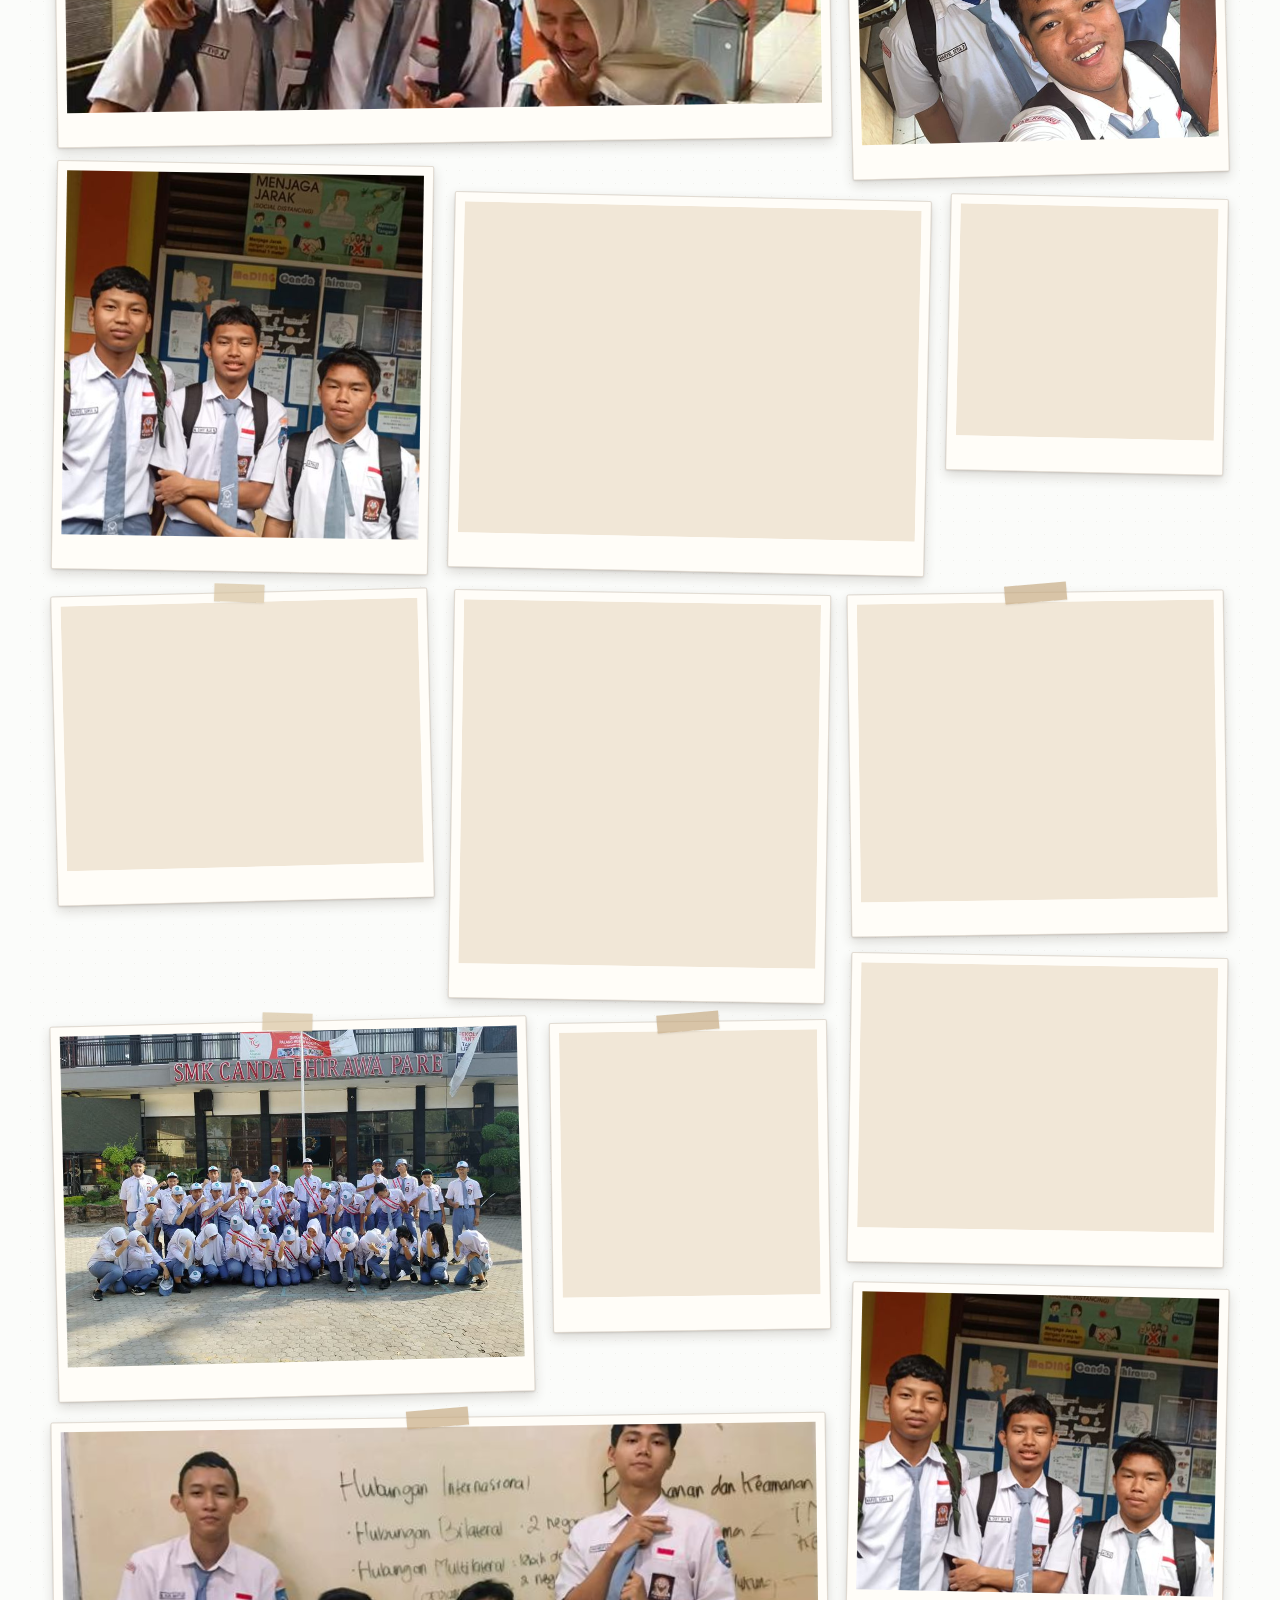
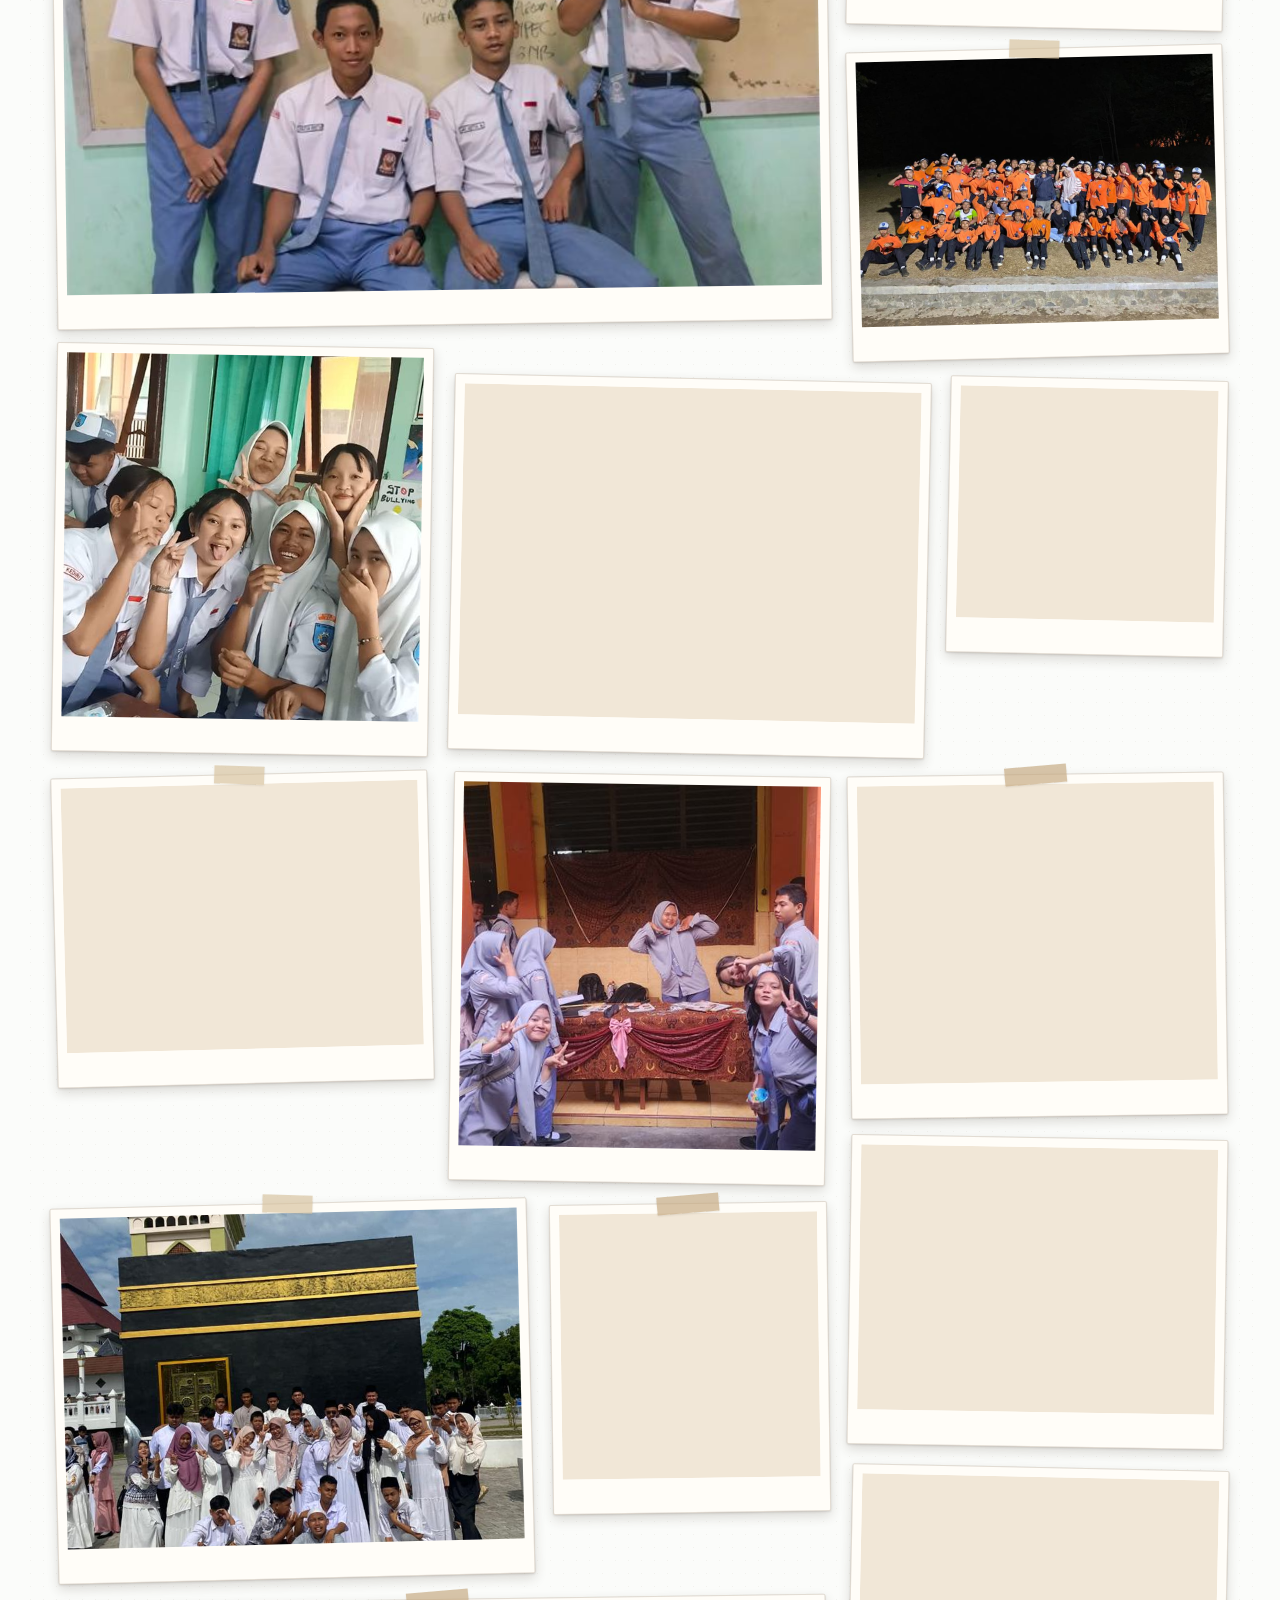
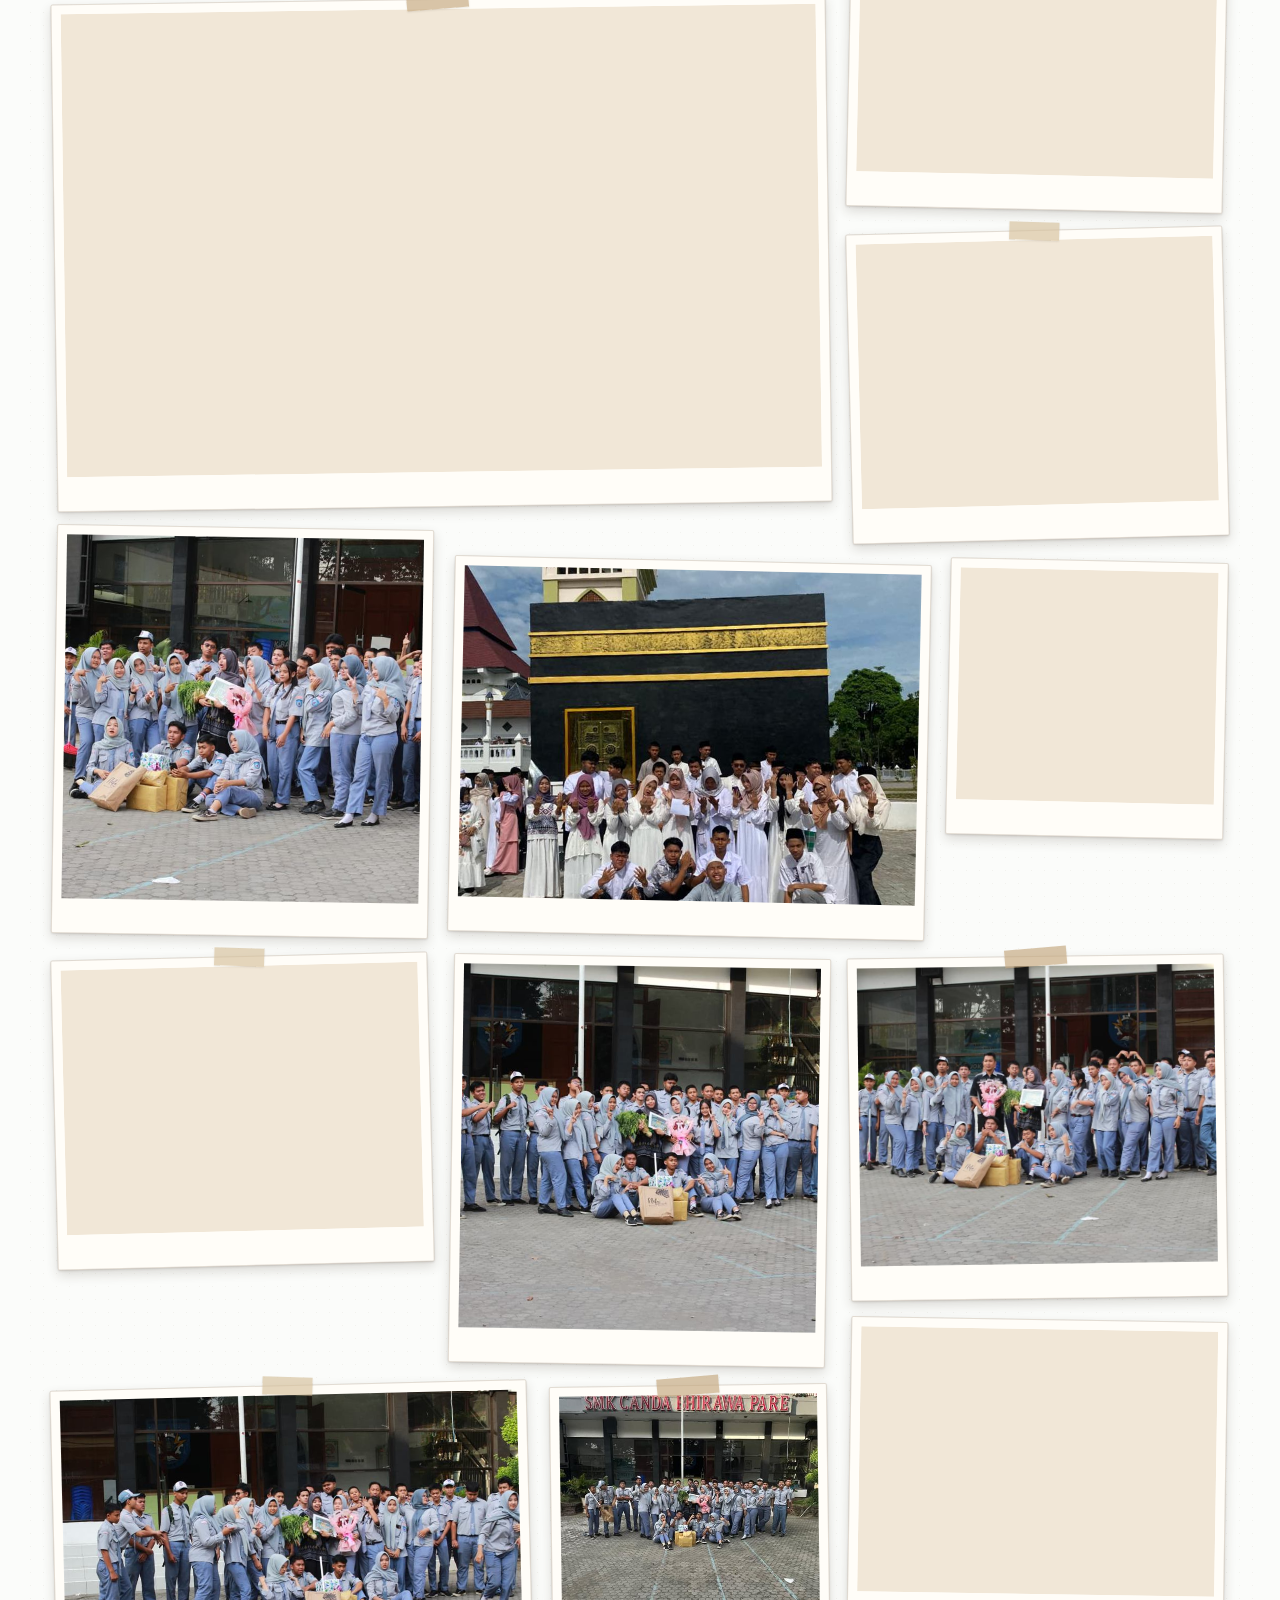
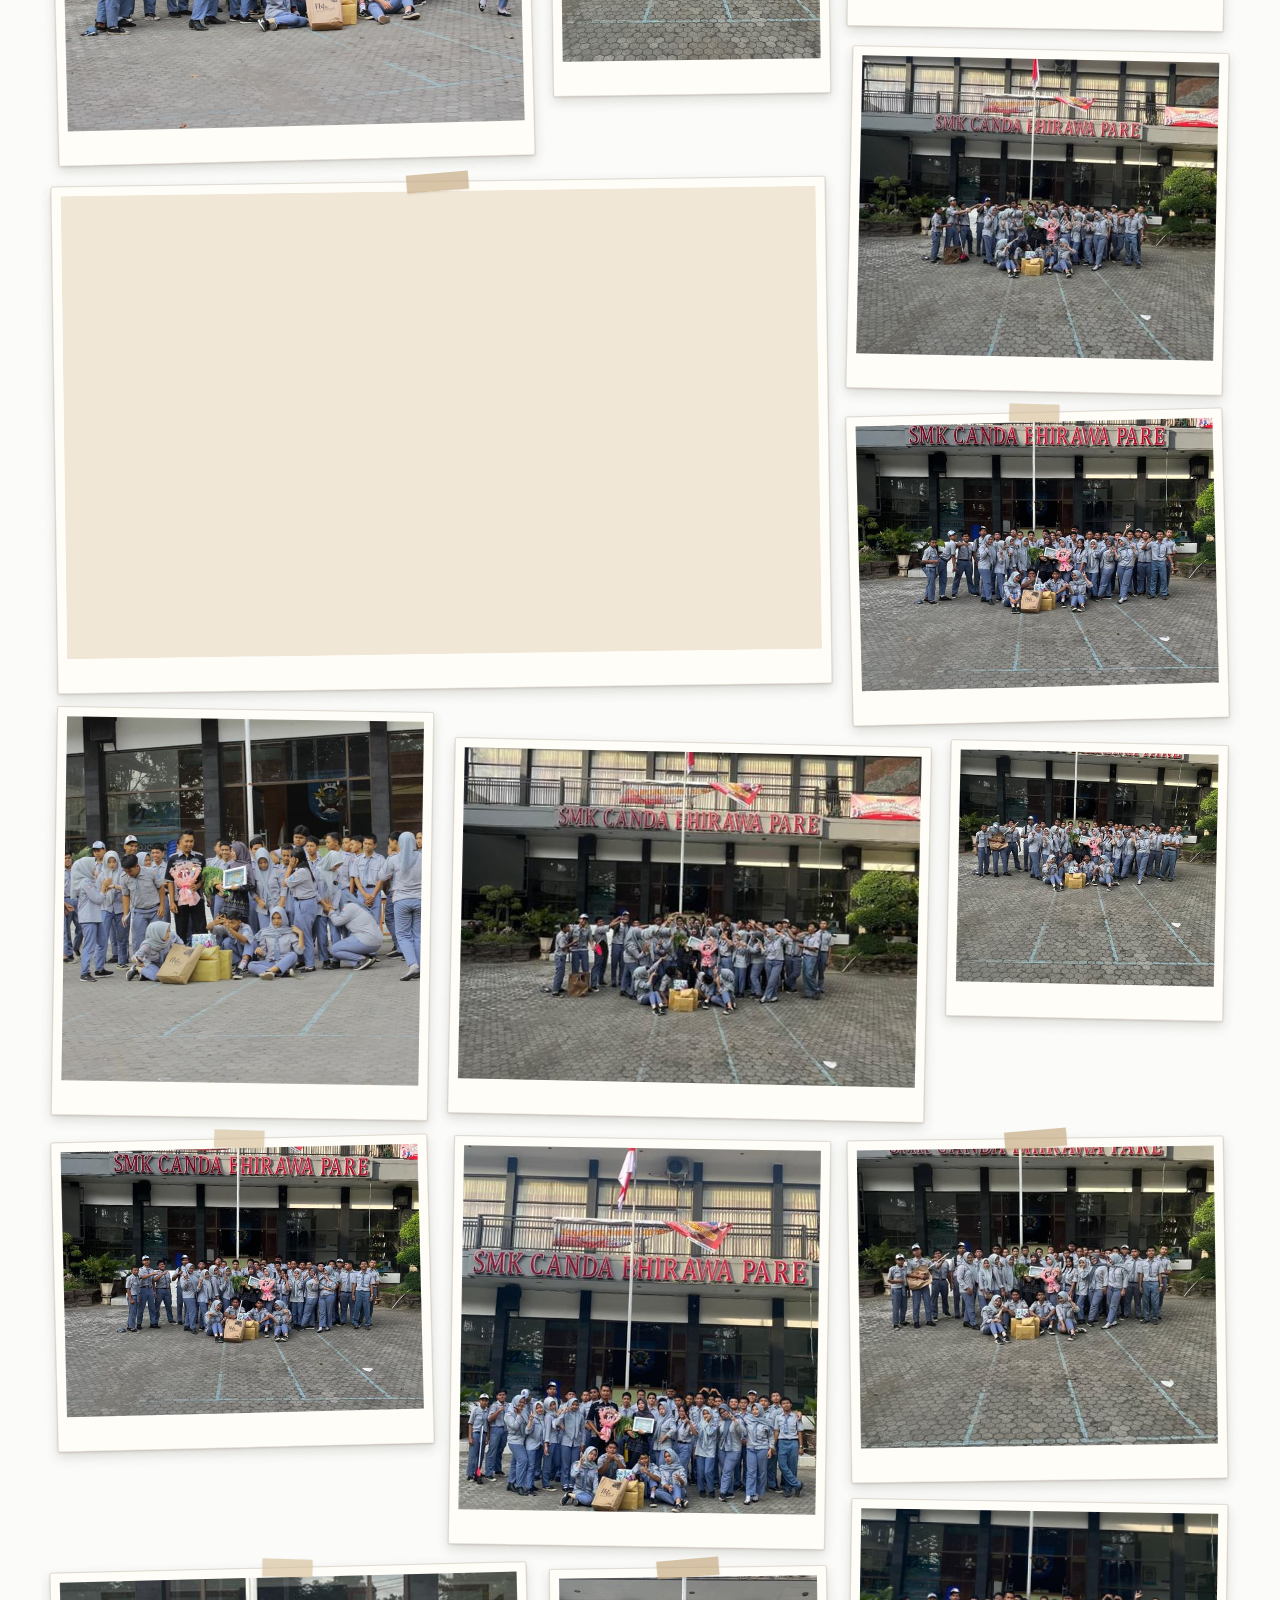
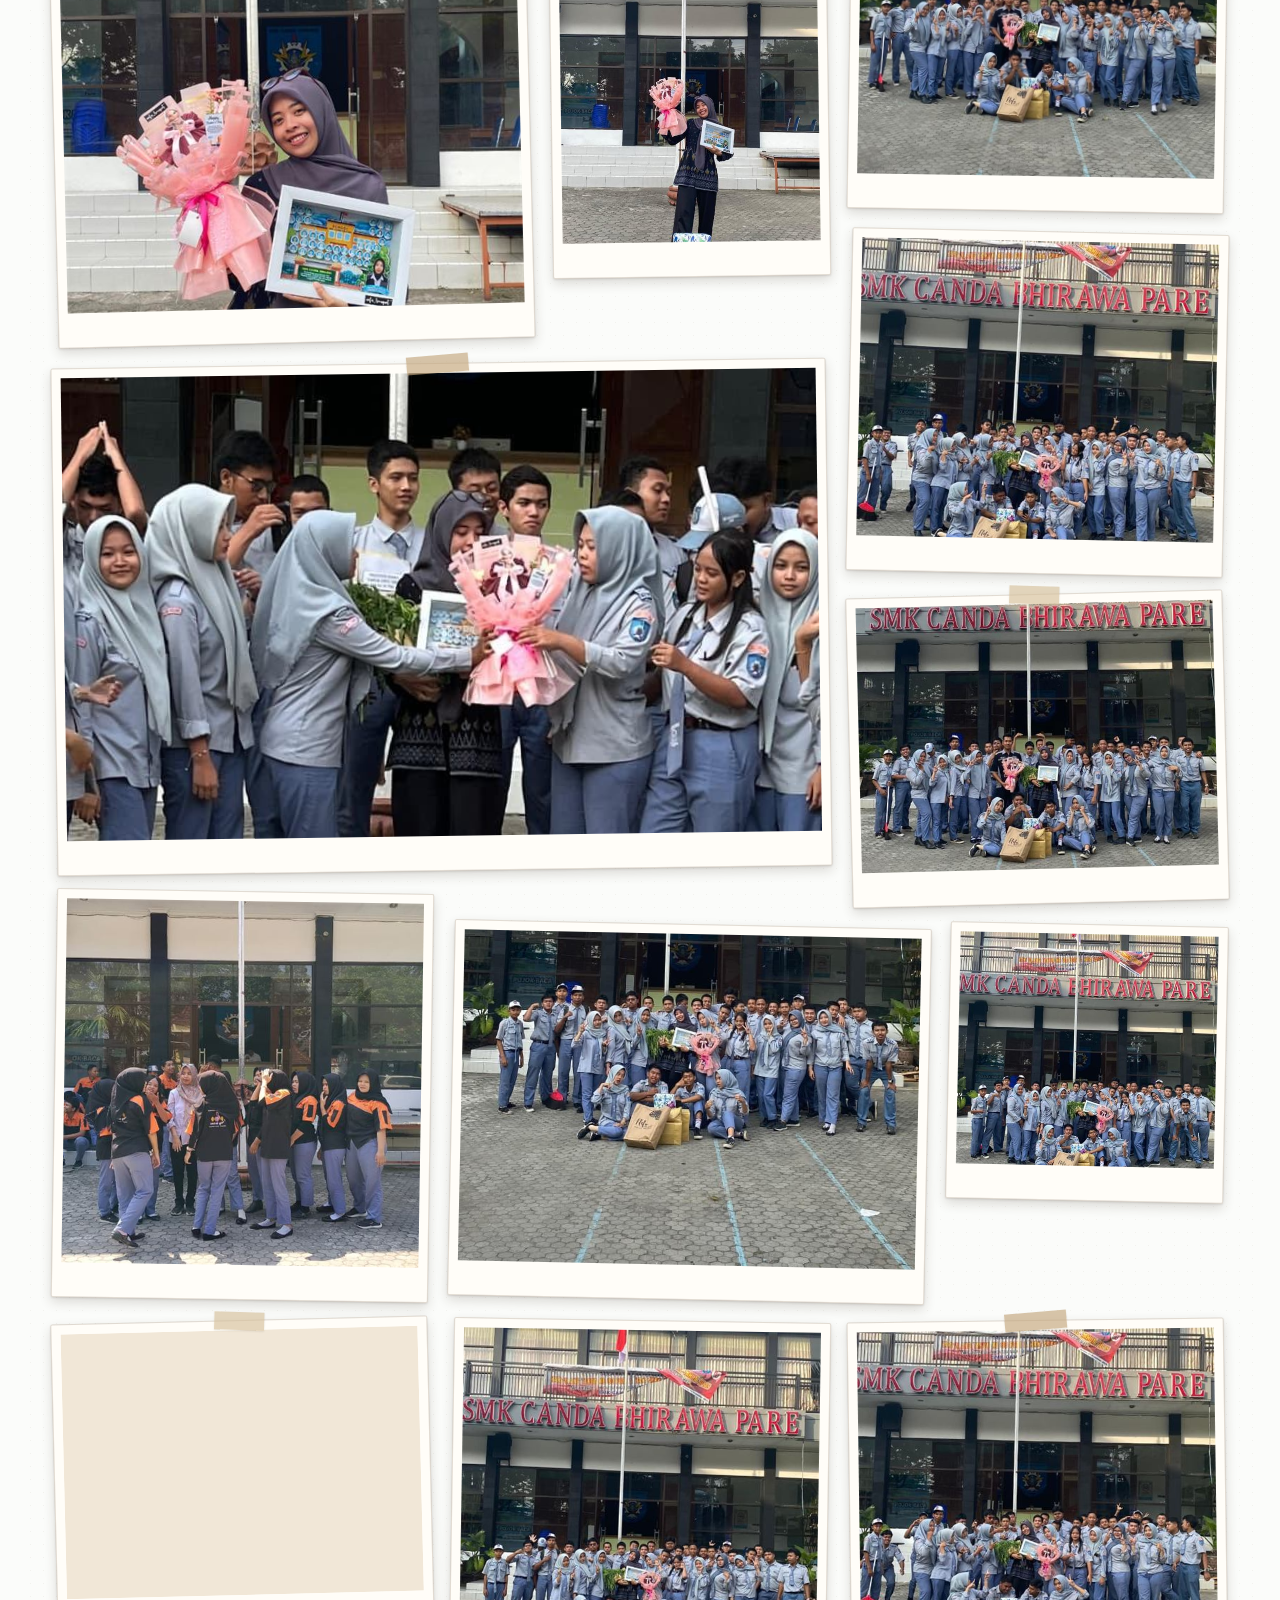
==== commit c8f7ff19: "Improve gallery mobile controls and image fallback" ====
--- a/galeri.html
+++ b/galeri.html
@@ -44,7 +44,7 @@
                 <button class="modal-next" onclick="changeImage(1)" aria-label="Gambar berikutnya">&#10095;</button>
                 <div class="modal-loading" id="modalLoading" style="display:none"><i class="fas fa-spinner" aria-hidden="true"></i></div>
                 <img class="modal-content" id="modalImage" alt="Foto galeri TKJ 2">
-                <div class="modal-caption" id="modalCaption"></div>
+                <div class="modal-caption" id="modalCaption" role="status"></div>
             </div>
         </section>
     </main>
--- a/style.css
+++ b/style.css
@@ -4797,7 +4797,7 @@
     .gallery-albums {
         display: grid;
         width: 100%;
-        grid-template-columns: repeat(4, minmax(0, 1fr));
+        grid-template-columns: repeat(3, minmax(0, 1fr));
         gap: 5px;
     }
 
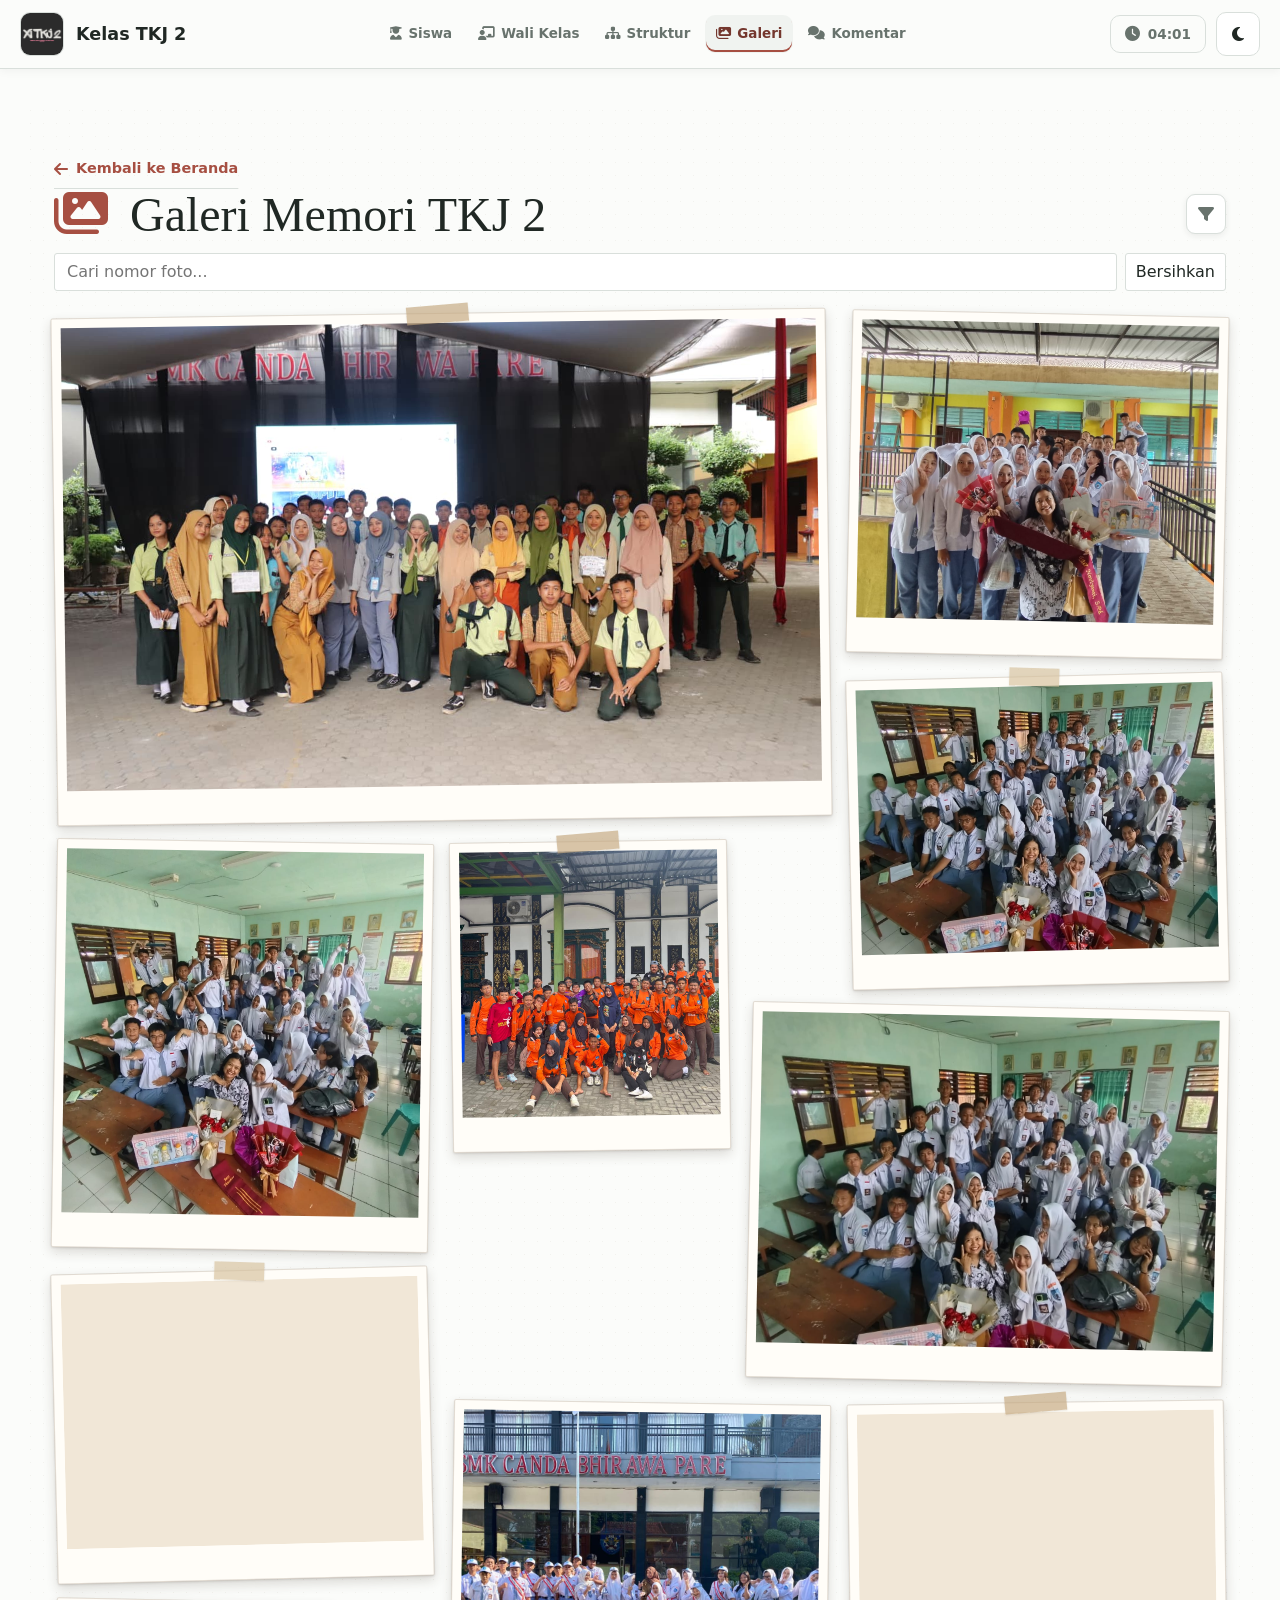
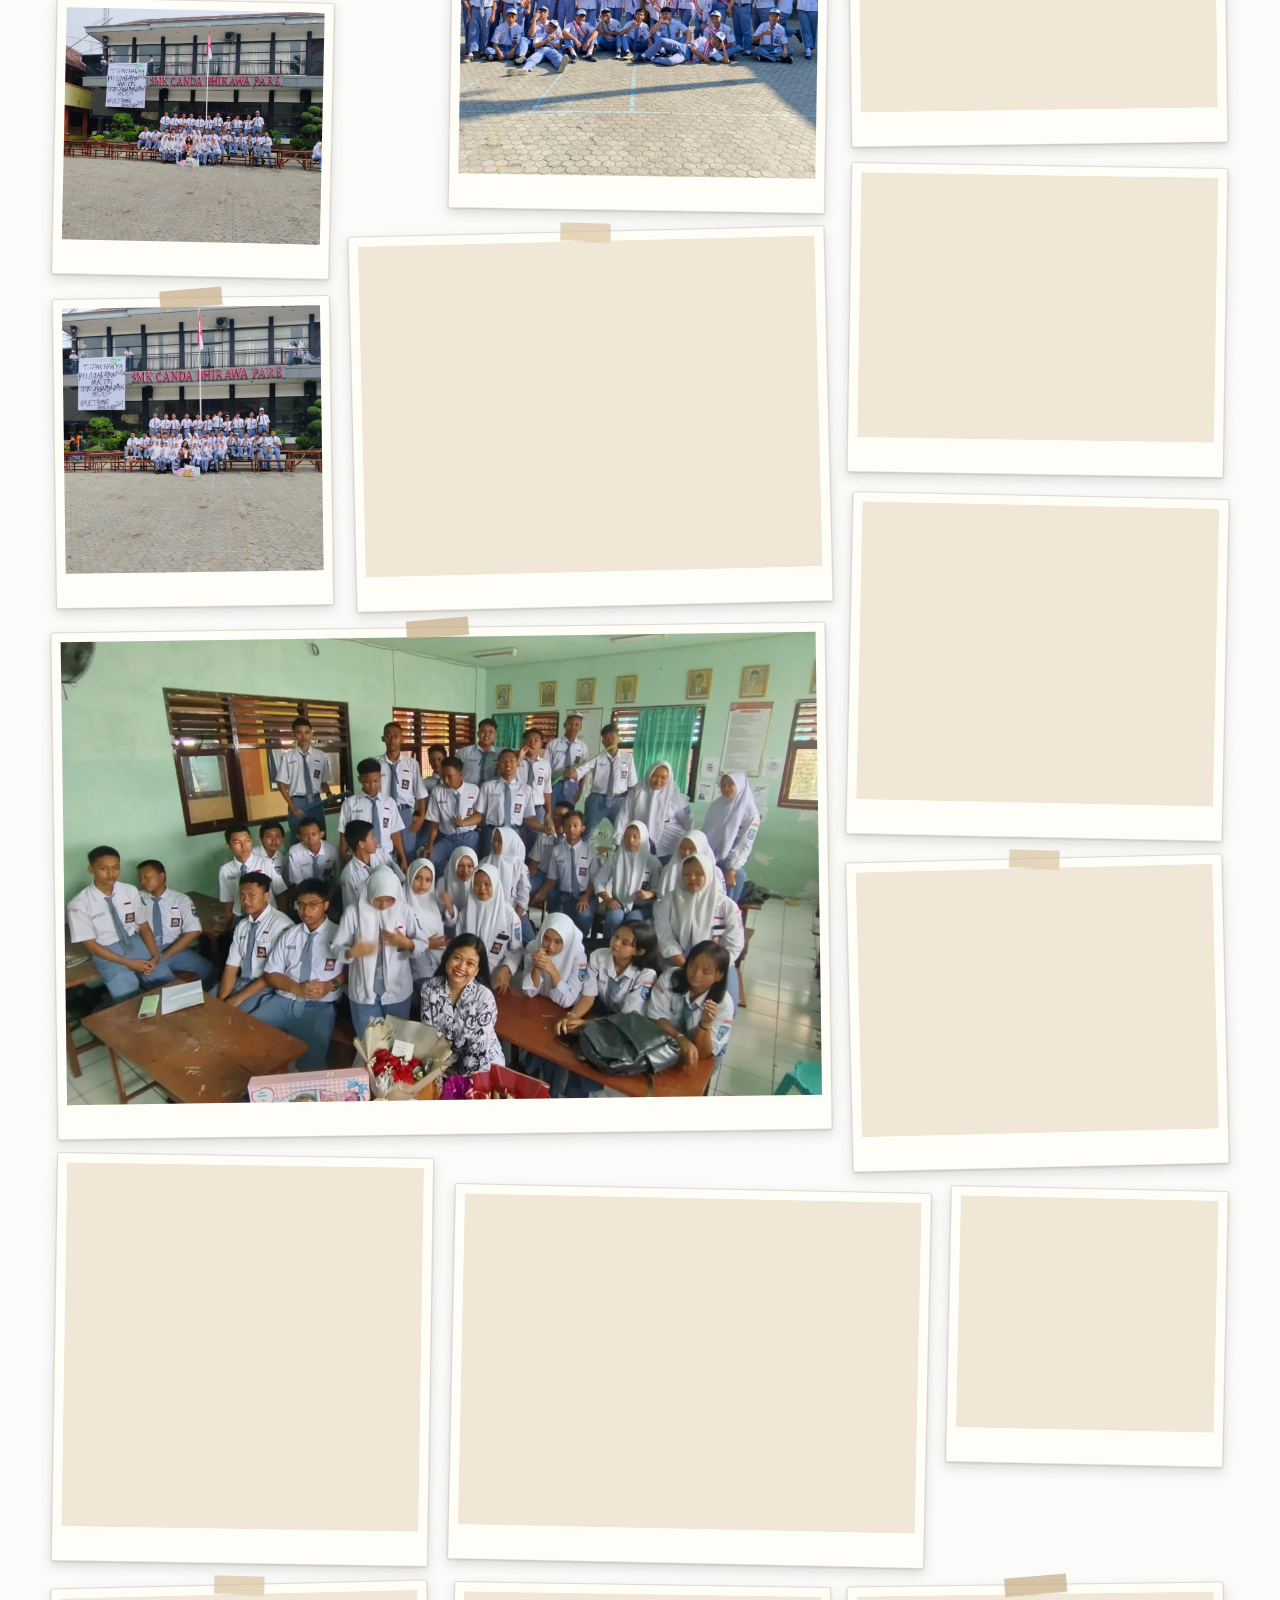
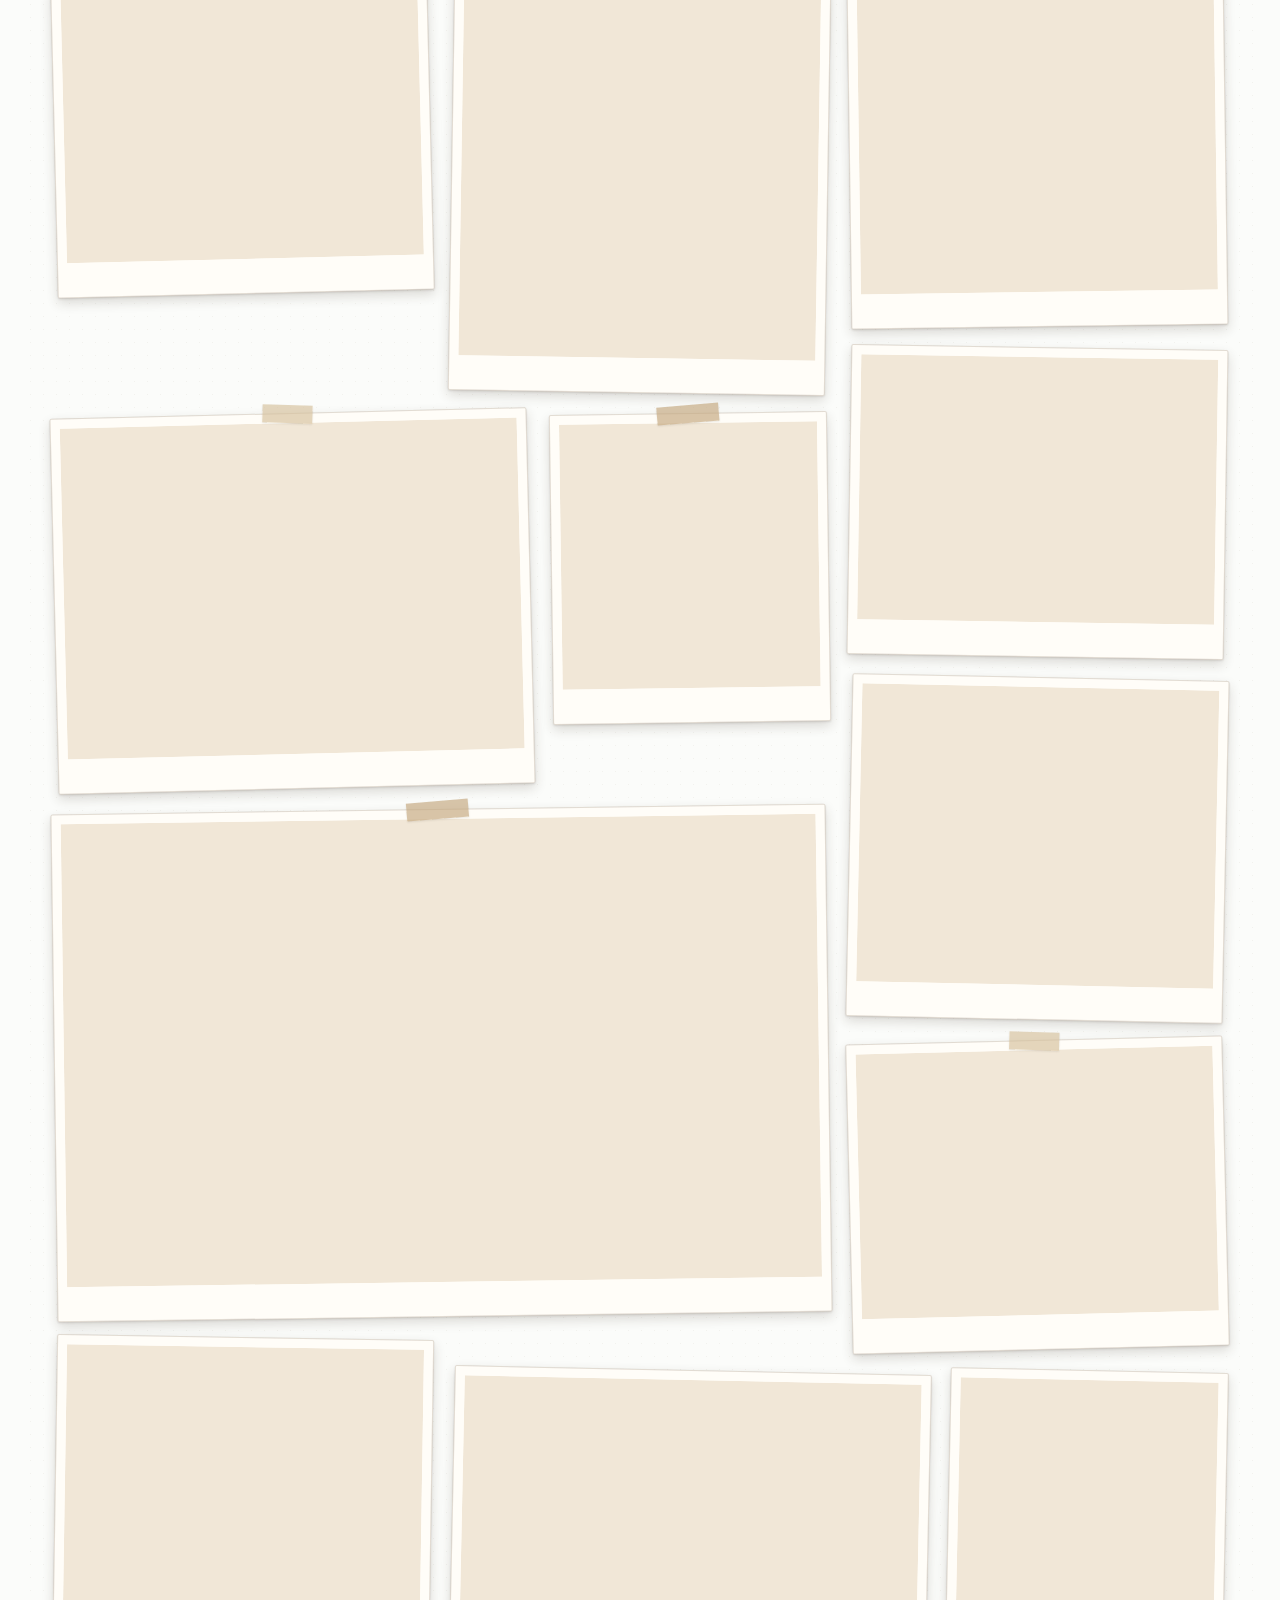
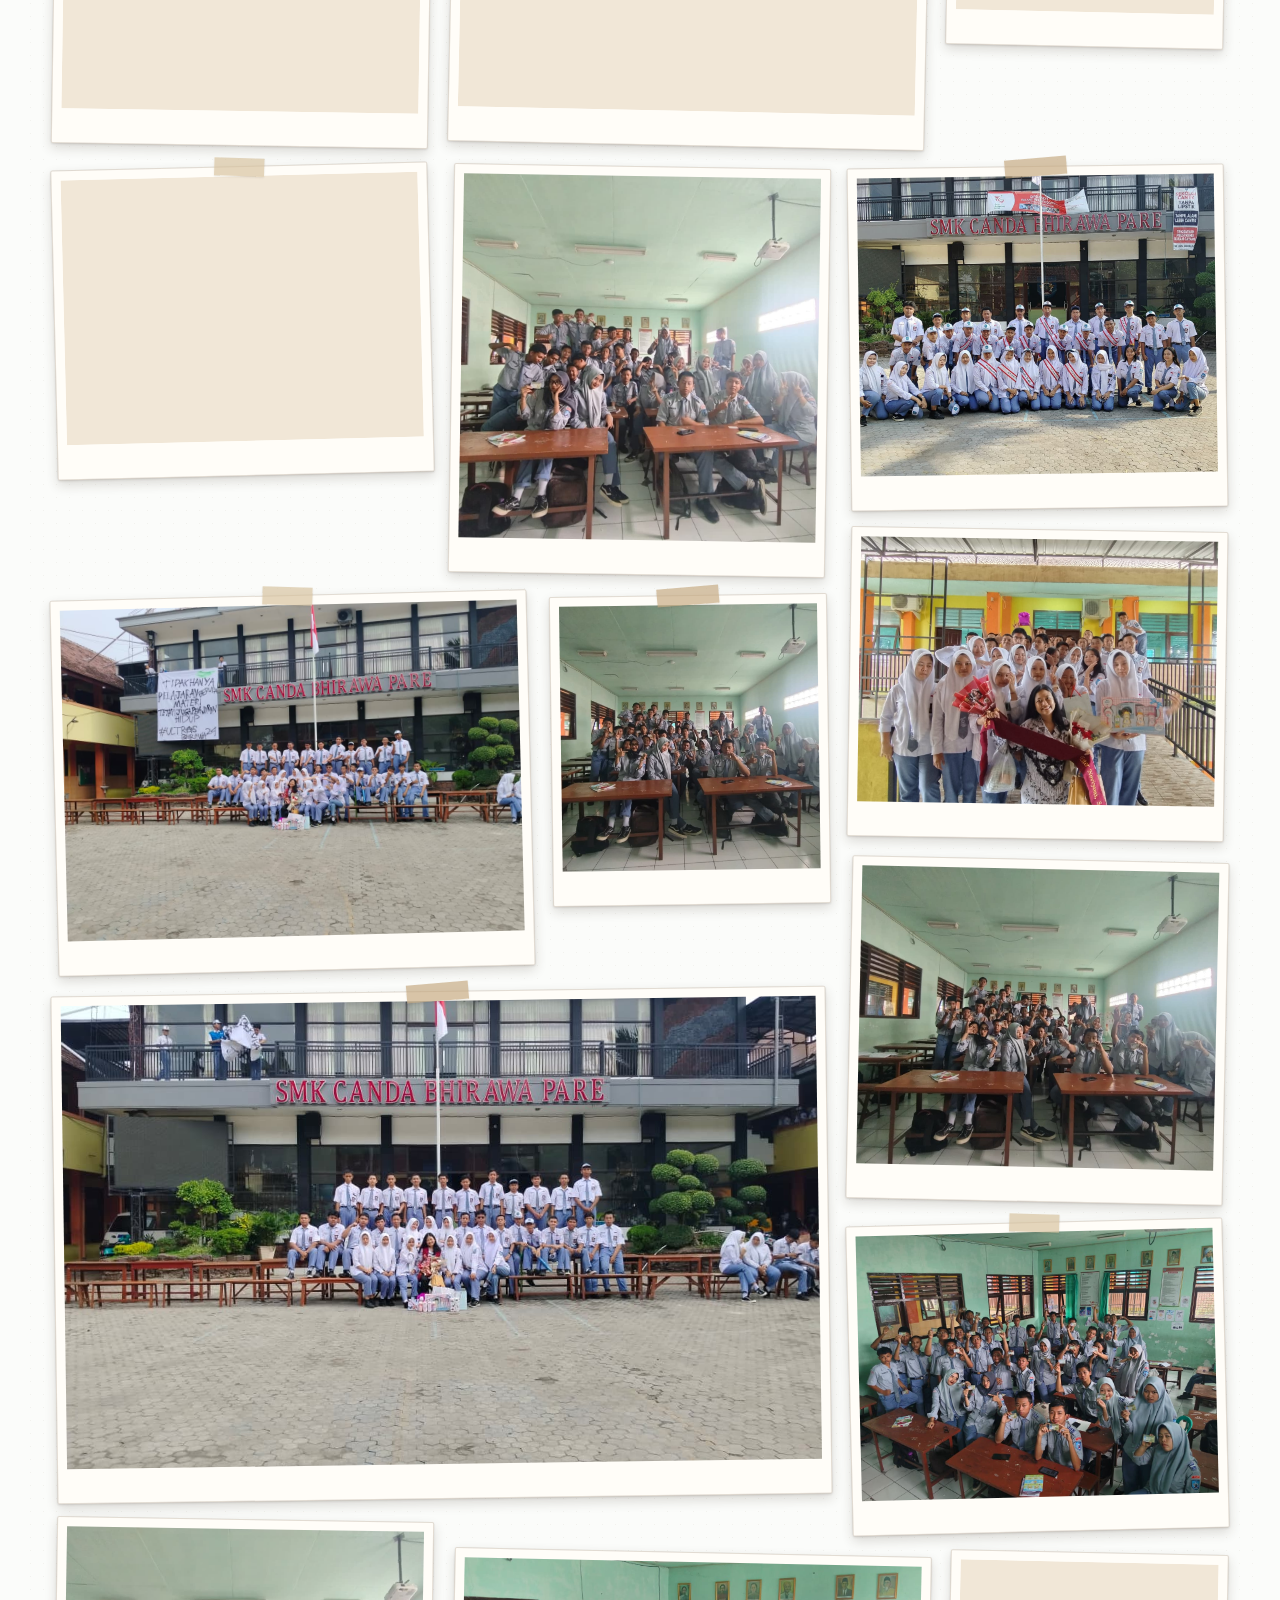
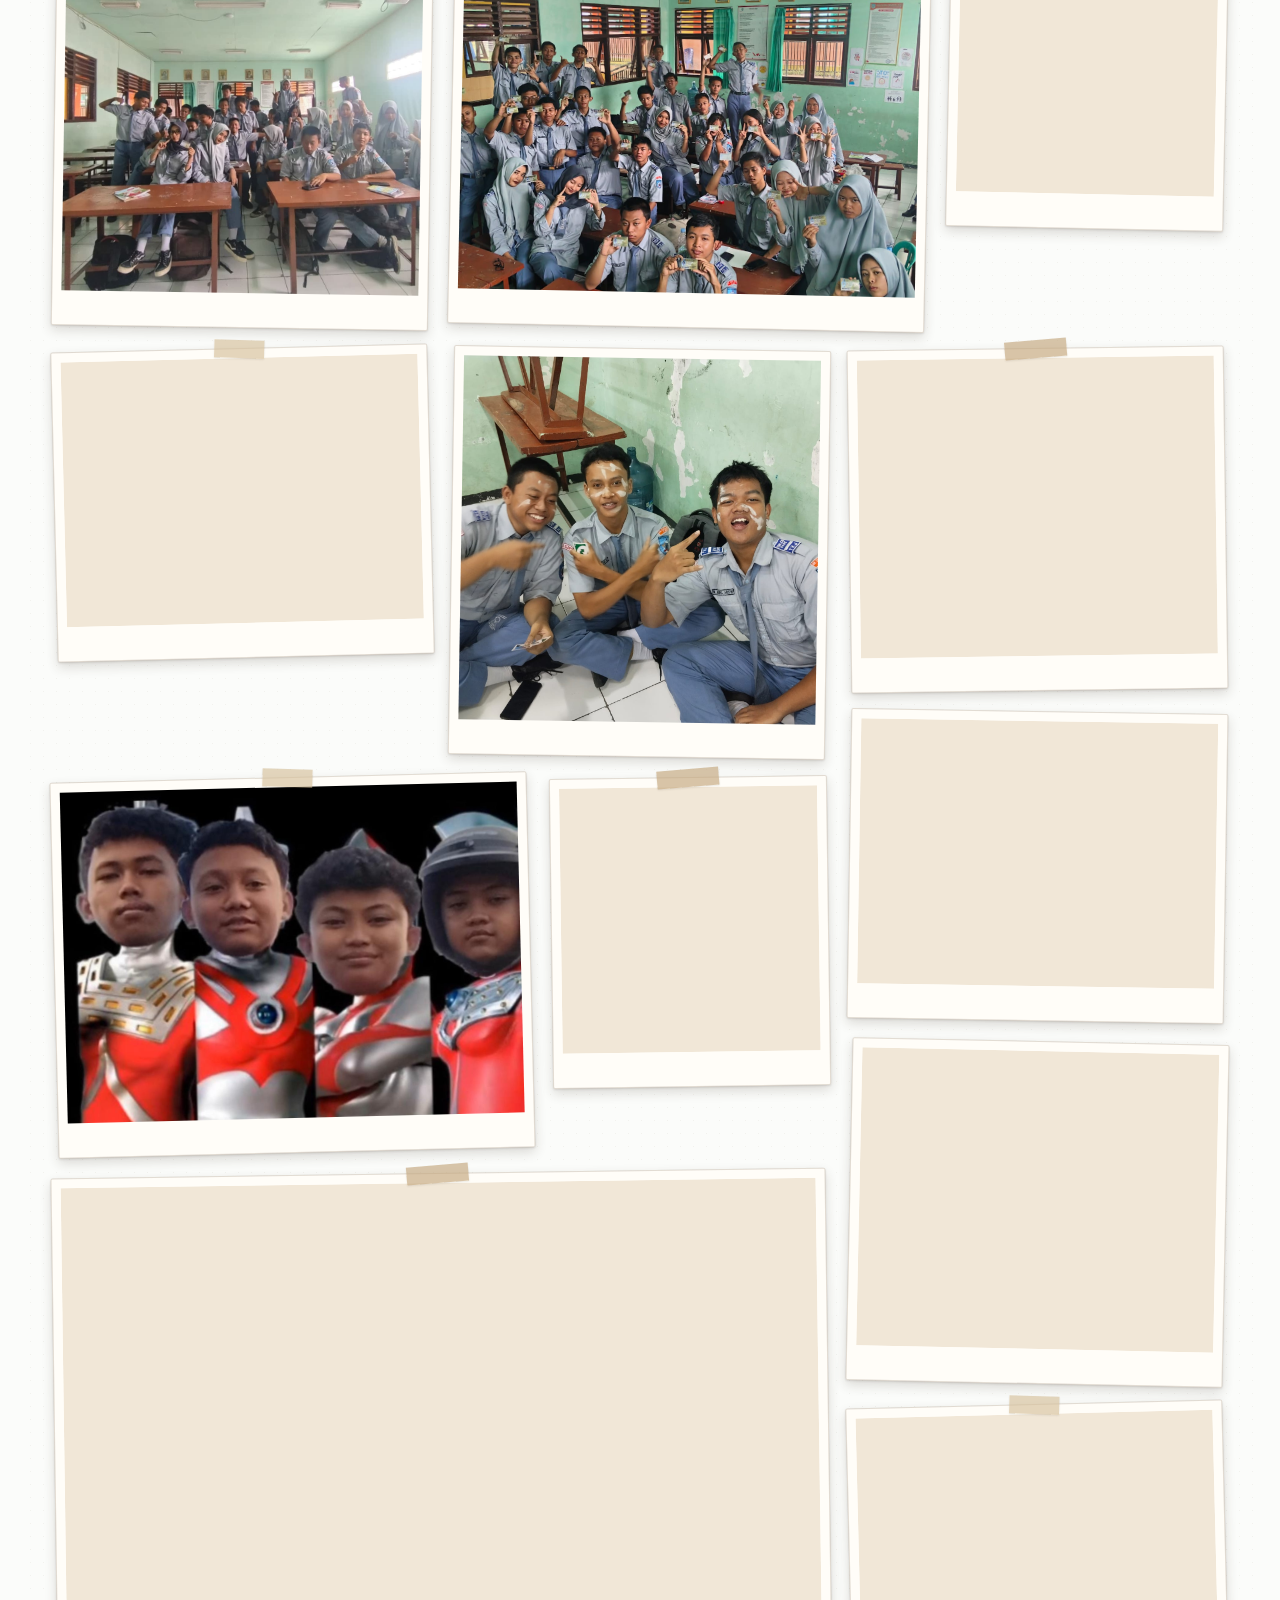
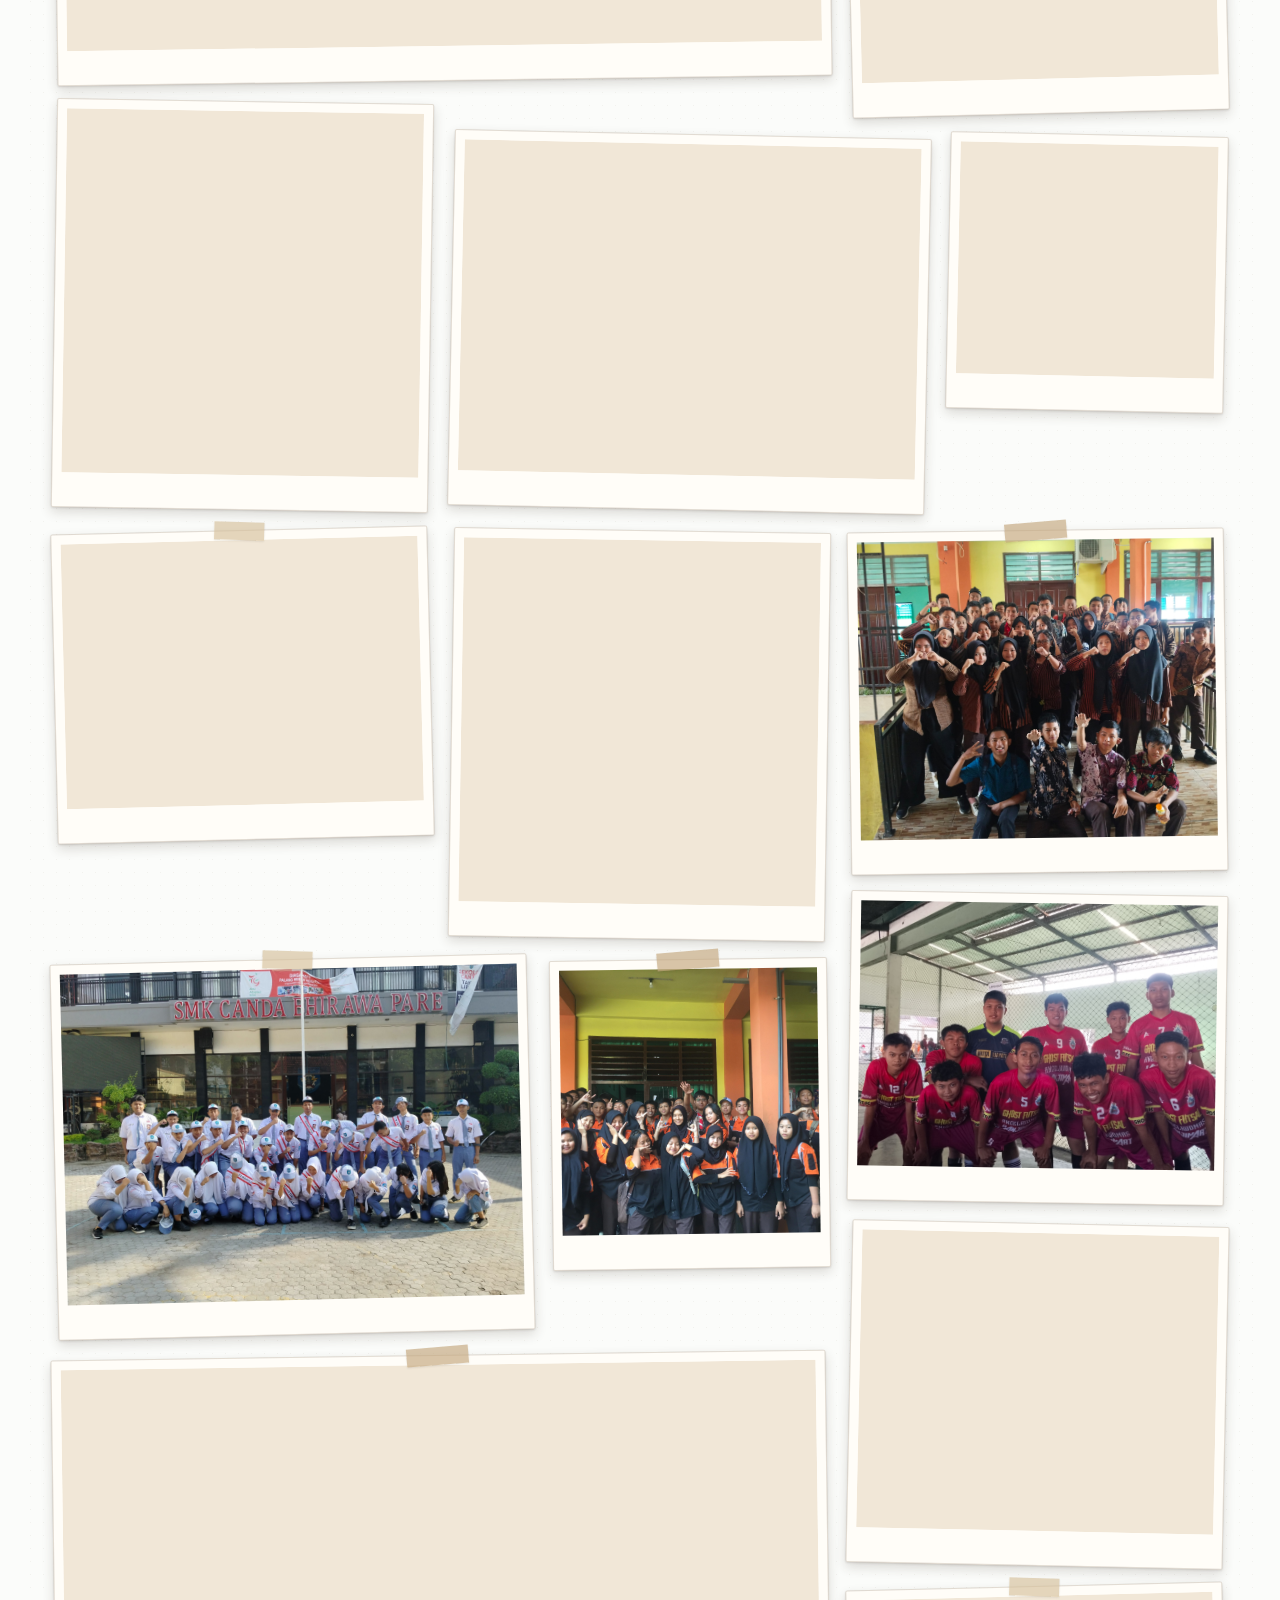
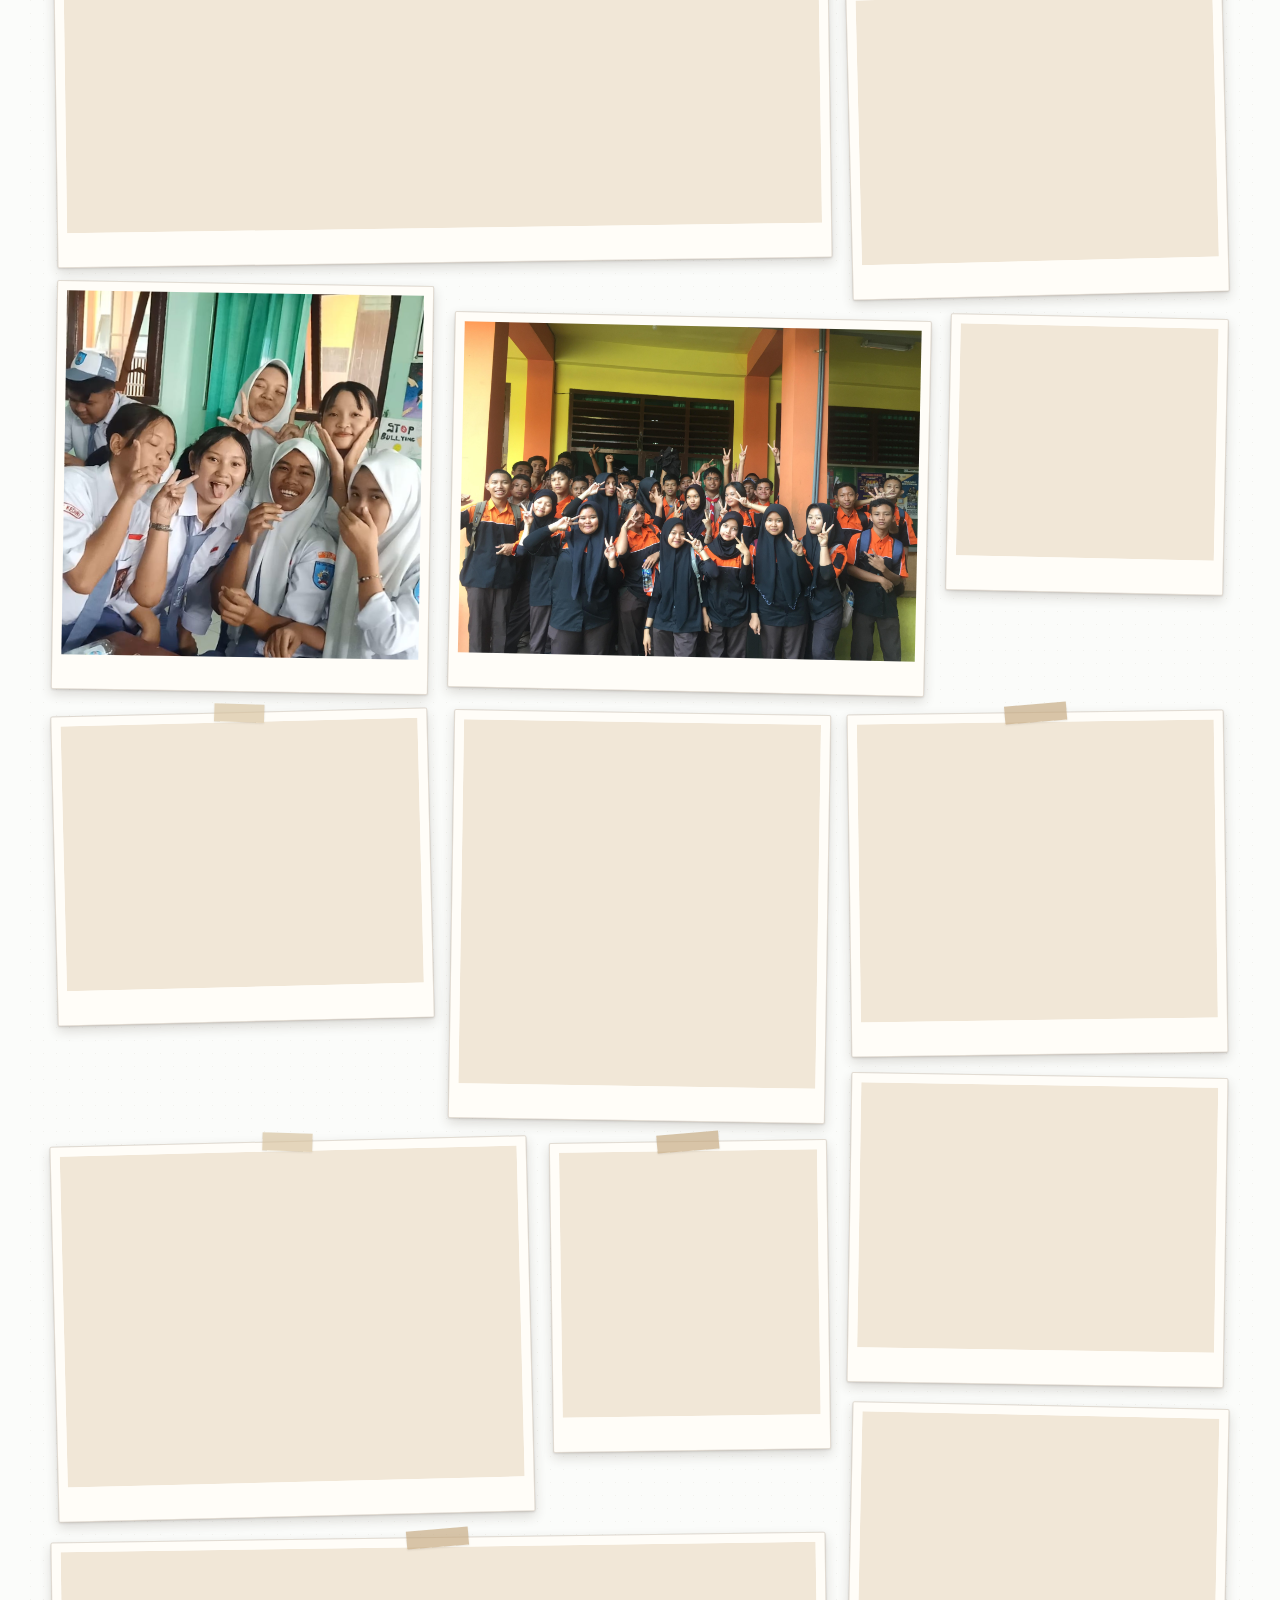
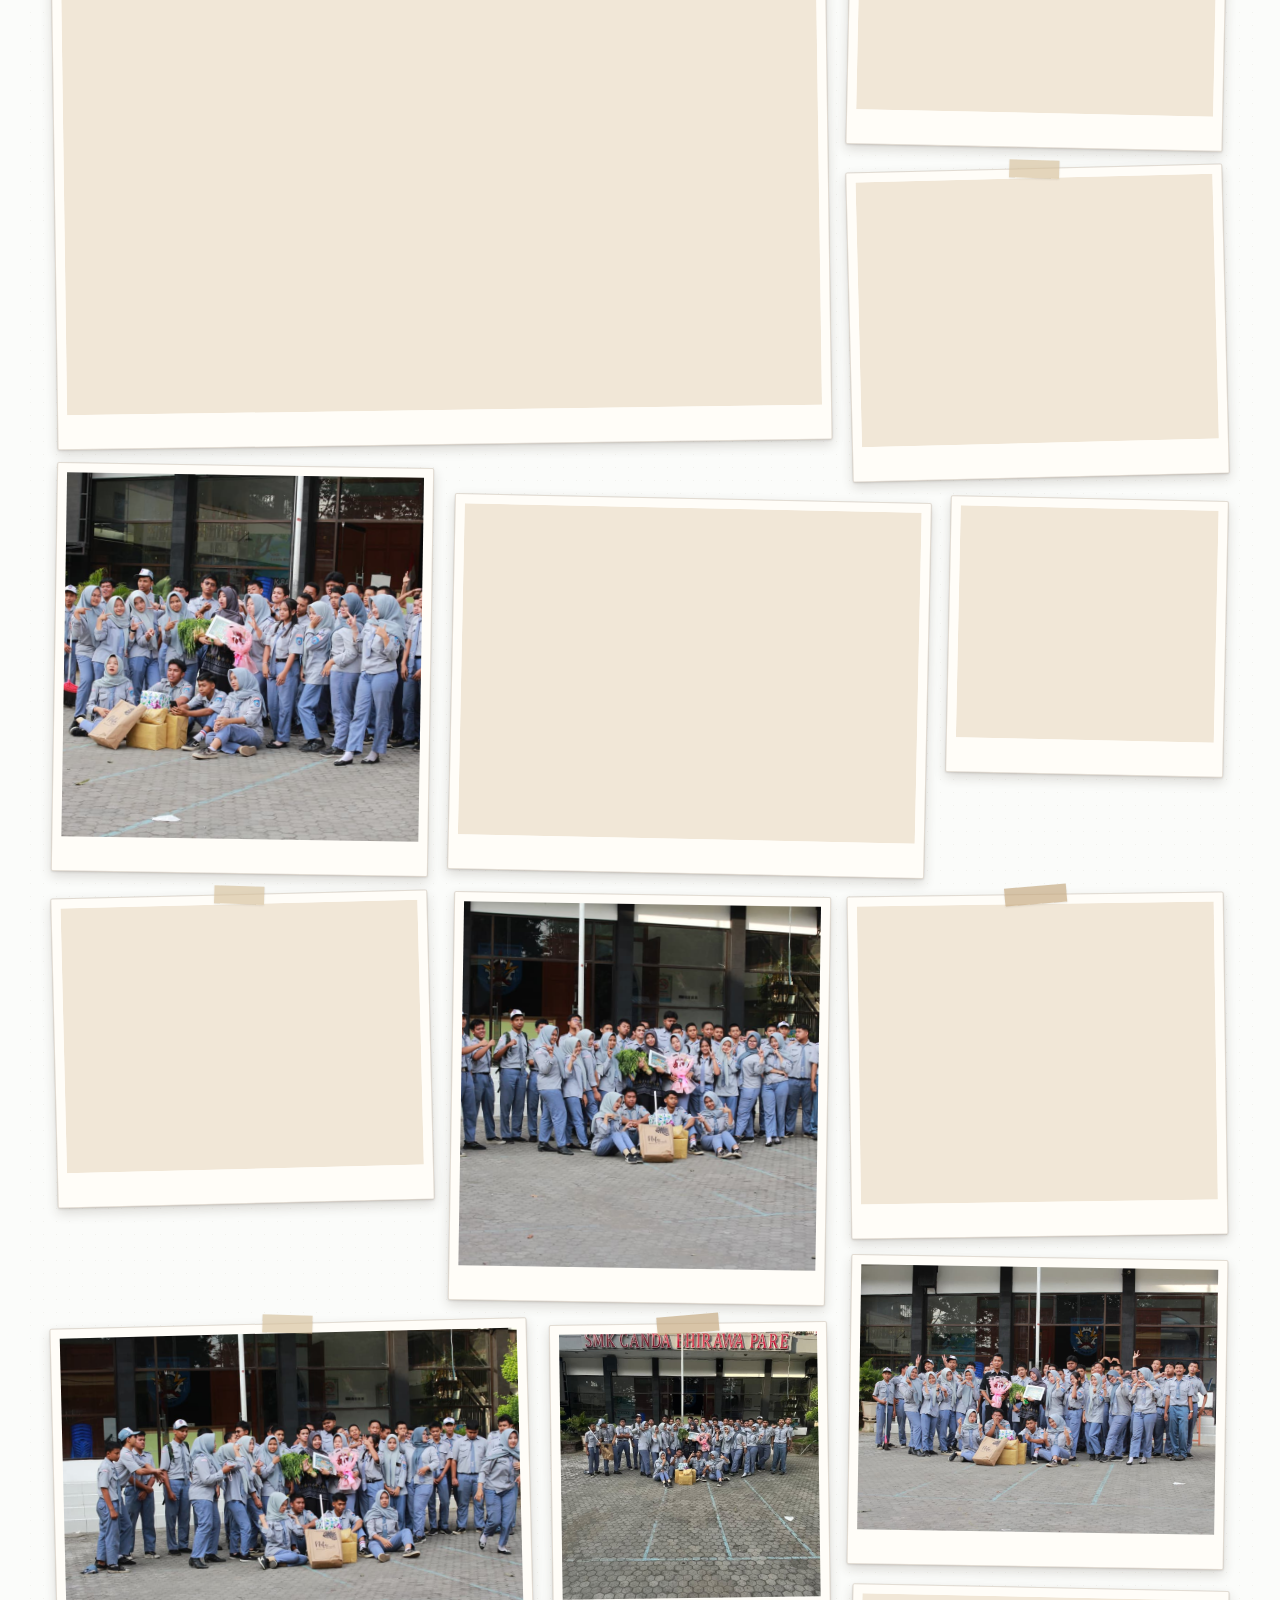
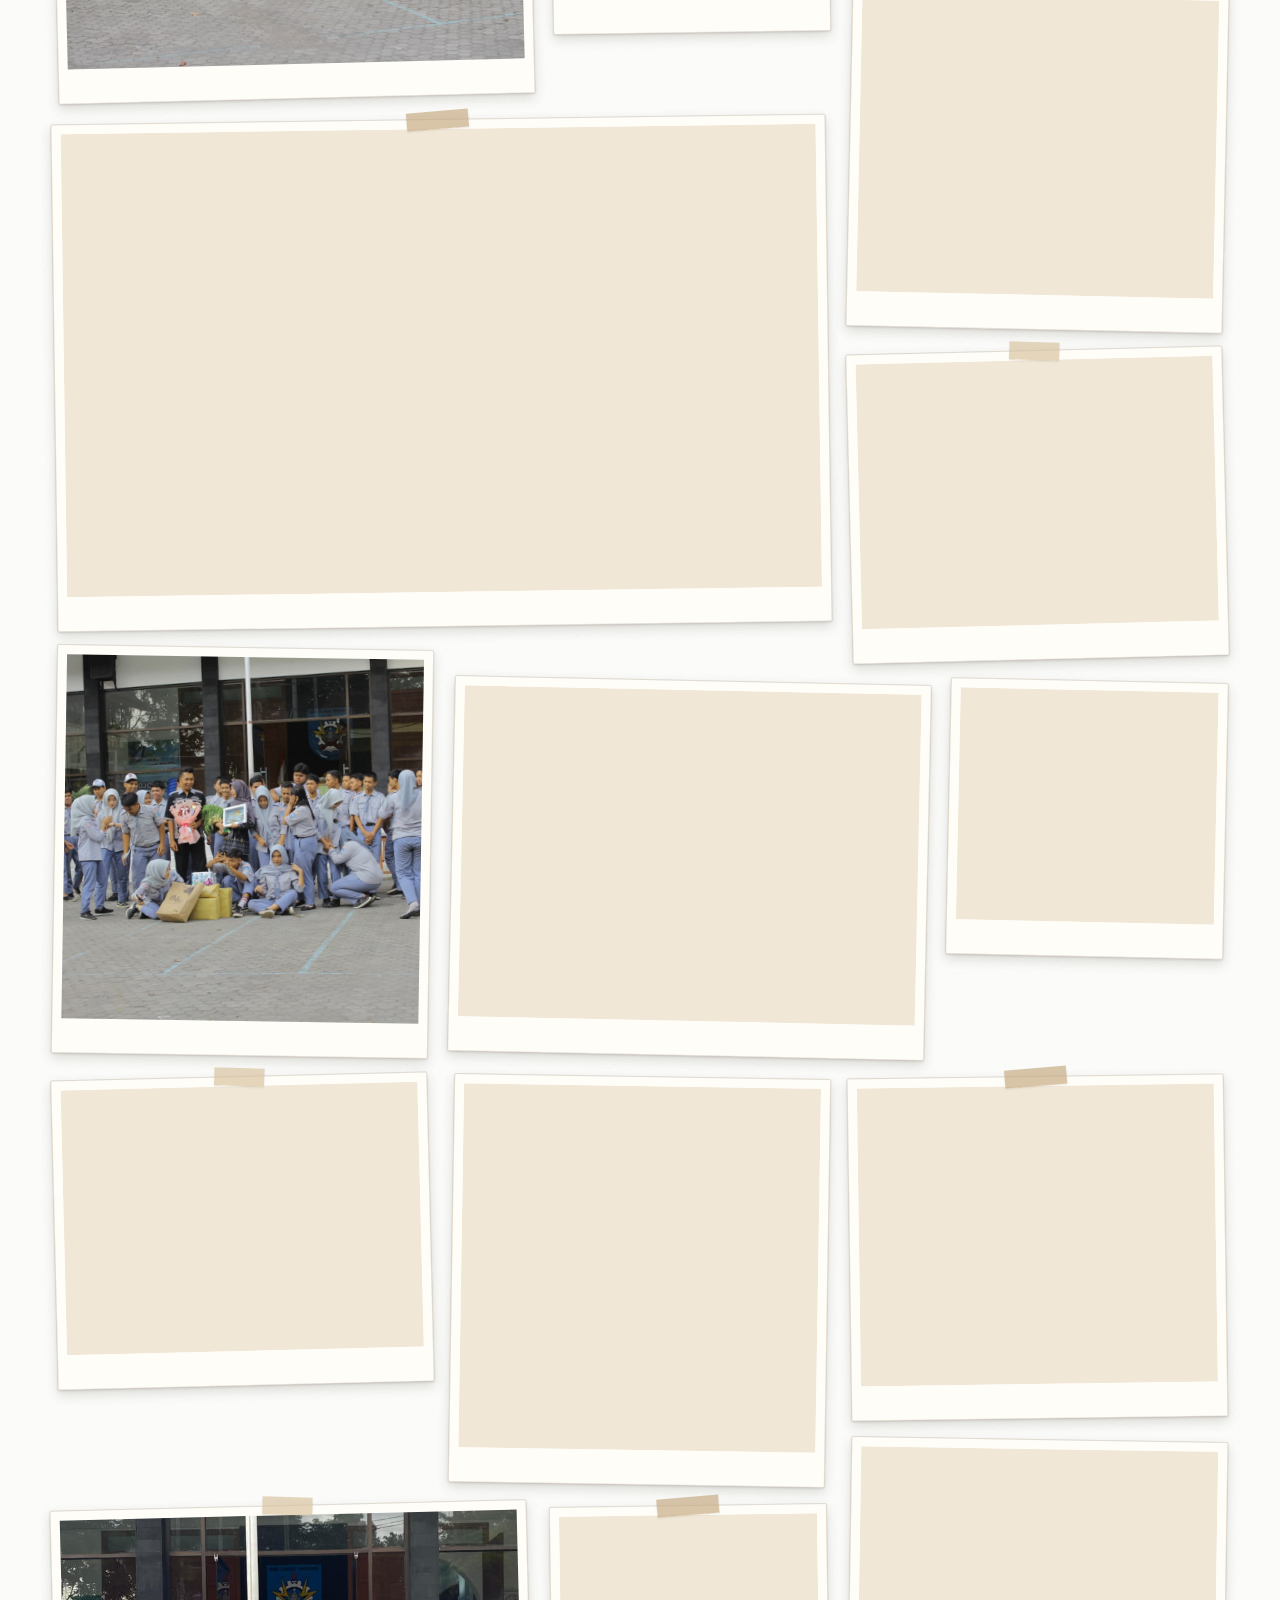
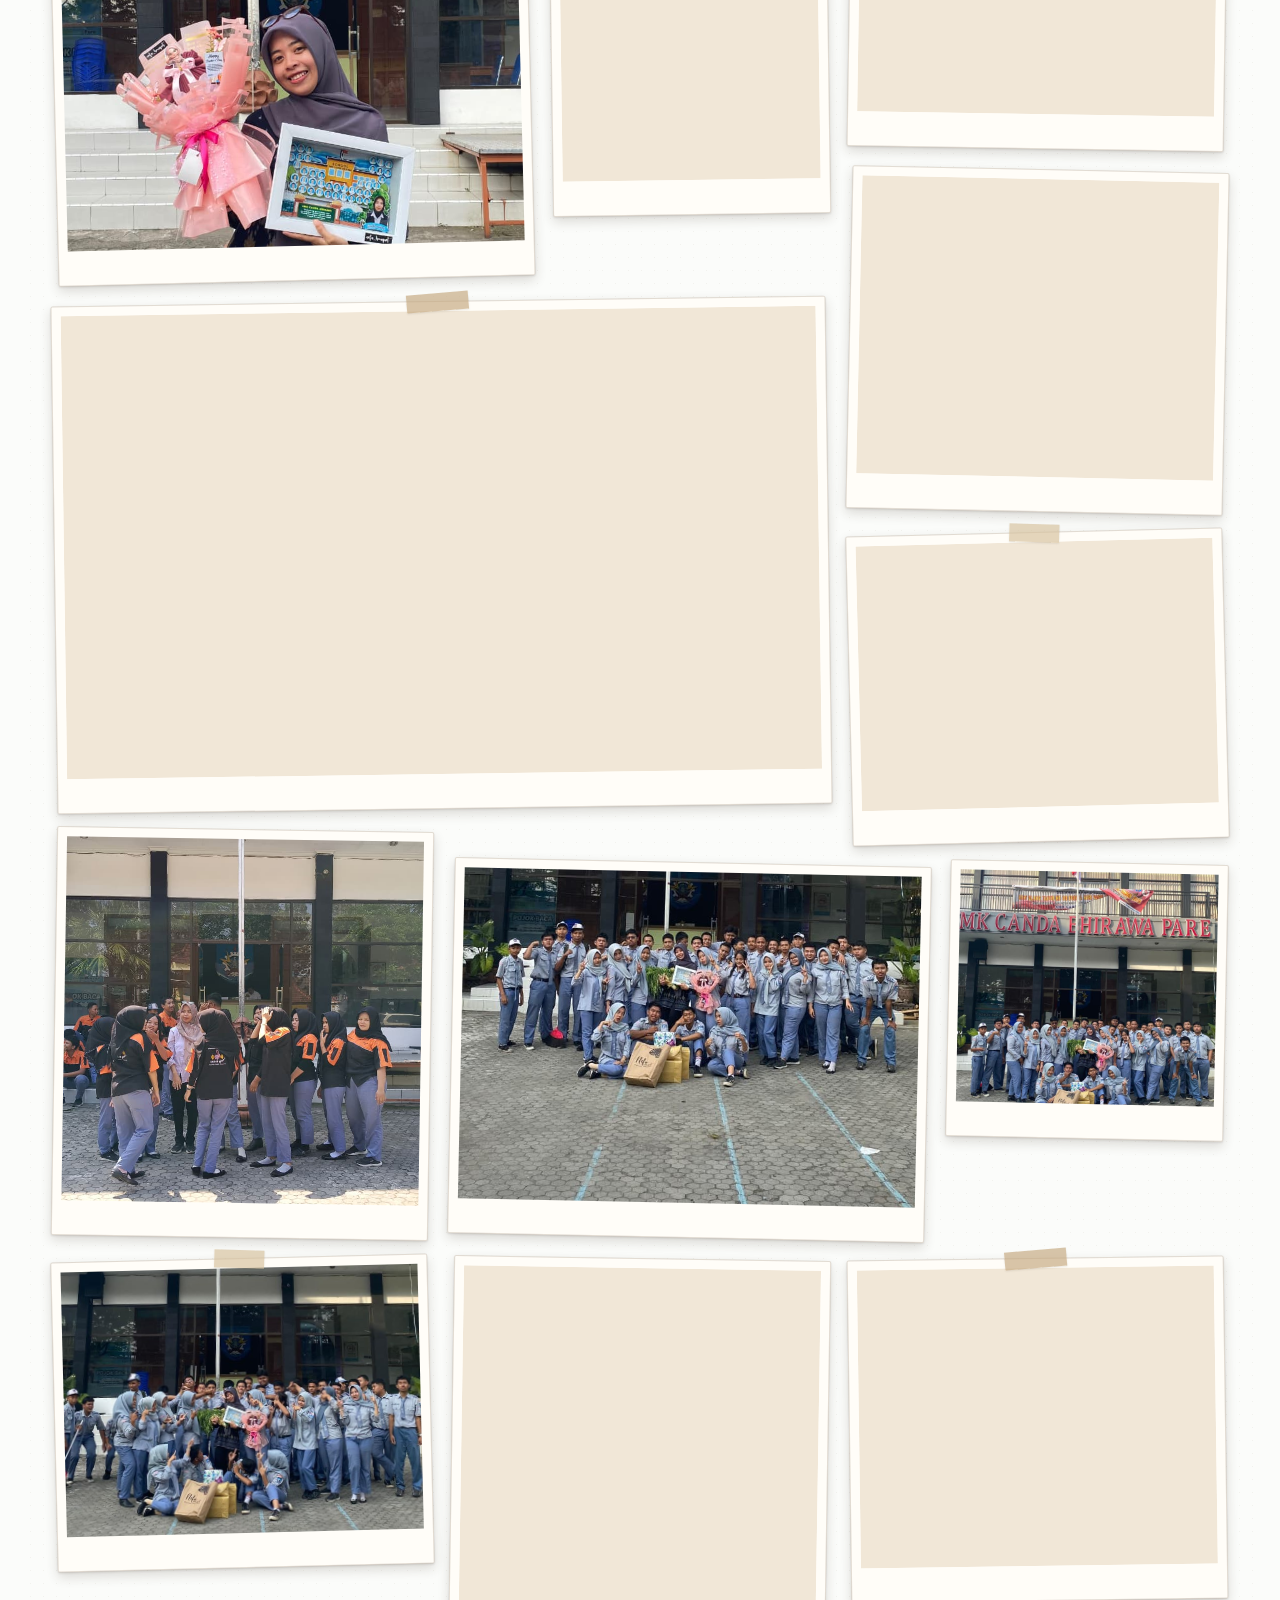
==== commit d61f4b15: "Update gallery photos and image loading" ====
--- a/galeri.html
+++ b/galeri.html
@@ -27,13 +27,22 @@
         <section class="section active" id="gallery">
             <div class="galeri-container">
                 <a class="back-to-home-btn" href="index.html"><i class="fas fa-arrow-left" aria-hidden="true"></i> Kembali ke Beranda</a>
-                <h1 class="galeri-title"><i class="fas fa-images" aria-hidden="true"></i> Galeri Memori TKJ 2</h1>
-                <div class="gallery-albums" role="group" aria-label="Pilih album foto">
-                    <button type="button" data-gallery-album="all" aria-pressed="true"><i class="fas fa-layer-group" aria-hidden="true"></i> Semua</button>
-                    <button type="button" data-gallery-album="class10" aria-pressed="false"><i class="fas fa-camera" aria-hidden="true"></i> Kelas 10</button>
-                    <button type="button" data-gallery-album="class11" aria-pressed="false"><i class="fas fa-book-open" aria-hidden="true"></i> Kelas 11</button>
-                    <button type="button" data-gallery-album="class12" aria-pressed="false"><i class="fas fa-graduation-cap" aria-hidden="true"></i> Kelas 12</button>
-                    <button type="button" data-gallery-album="random" aria-pressed="false"><i class="fas fa-shuffle" aria-hidden="true"></i> Random</button>
+                <div class="gallery-filter" id="galleryFilter">
+                    <div class="gallery-filter-heading">
+                        <h1 class="galeri-title"><i class="fas fa-images" aria-hidden="true"></i> Galeri Memori TKJ 2</h1>
+                        <button class="gallery-filter-toggle" id="galleryFilterToggle" type="button" aria-label="Buka filter kategori" title="Buka filter kategori" aria-expanded="false" aria-controls="galleryFilterPanel"><i class="fas fa-filter" aria-hidden="true"></i></button>
+                    </div>
+                    <div class="gallery-filter-panel" id="galleryFilterPanel" aria-hidden="true">
+                        <div class="gallery-filter-panel-inner">
+                            <div class="gallery-albums" role="group" aria-label="Pilih album foto">
+                                <button type="button" data-gallery-album="all" aria-pressed="true"><i class="fas fa-layer-group" aria-hidden="true"></i> Semua</button>
+                                <button type="button" data-gallery-album="class10" aria-pressed="false"><i class="fas fa-camera" aria-hidden="true"></i> Kelas 10</button>
+                                <button type="button" data-gallery-album="class11" aria-pressed="false"><i class="fas fa-book-open" aria-hidden="true"></i> Kelas 11</button>
+                                <button type="button" data-gallery-album="class12" aria-pressed="false"><i class="fas fa-graduation-cap" aria-hidden="true"></i> Kelas 12</button>
+                                <button type="button" data-gallery-album="random" aria-pressed="false"><i class="fas fa-shuffle" aria-hidden="true"></i> Random</button>
+                            </div>
+                        </div>
+                    </div>
                 </div>
                 <div class="gallery-search-row"><label for="gallerySearch" class="visually-hidden">Cari foto</label><input type="search" id="gallerySearch" placeholder="Cari nomor foto..." aria-label="Cari foto berdasarkan nomor"><button id="clearSearchBtn" aria-label="Bersihkan pencarian">Bersihkan</button></div>
                 <div class="galeri-grid" id="galeriGrid"></div>
--- a/style.css
+++ b/style.css
@@ -5860,4 +5860,102 @@
 
 html[data-color-mode="dark"] #gallery .gallery-albums button[aria-pressed="true"] i {
     color: #fff9ef;
+}
+
+#gallery .gallery-filter {
+    margin-bottom: 14px;
+}
+
+#gallery .gallery-filter-heading {
+    display: flex;
+    align-items: center;
+    justify-content: space-between;
+    gap: 12px;
+}
+
+#gallery .gallery-filter-heading .galeri-title {
+    margin: 0;
+}
+
+#gallery .gallery-filter-toggle {
+    display: inline-flex;
+    width: 40px;
+    height: 40px;
+    flex: 0 0 40px;
+    align-items: center;
+    justify-content: center;
+    color: var(--text-secondary);
+    background: var(--bg-secondary);
+    border: 1px solid var(--memory-line);
+    border-radius: 9px;
+    box-shadow: 0 2px 6px rgba(32, 40, 36, 0.08);
+    font: inherit;
+    cursor: pointer;
+    transition: color 180ms ease, background-color 180ms ease, border-color 180ms ease, box-shadow 180ms ease;
+}
+
+#gallery .gallery-filter-toggle:hover,
+#gallery .gallery-filter.is-open .gallery-filter-toggle {
+    color: var(--primary-color);
+    border-color: var(--primary-light);
+    box-shadow: 0 3px 9px rgba(32, 40, 36, 0.12);
+}
+
+#gallery .gallery-filter-toggle:focus-visible {
+    outline: 2px solid var(--primary-color);
+    outline-offset: 3px;
+}
+
+#gallery .gallery-filter-panel {
+    display: grid;
+    grid-template-rows: 0fr;
+    margin-top: 0;
+    opacity: 0;
+    visibility: hidden;
+    transform: translateY(-4px);
+    transition: grid-template-rows 220ms ease, margin-top 220ms ease, opacity 180ms ease, transform 220ms ease, visibility 0s linear 220ms;
+}
+
+#gallery .gallery-filter-panel-inner {
+    min-height: 0;
+    overflow: hidden;
+}
+
+#gallery .gallery-filter.is-open .gallery-filter-panel {
+    grid-template-rows: 1fr;
+    margin-top: 12px;
+    opacity: 1;
+    visibility: visible;
+    transform: translateY(0);
+    transition-delay: 0s;
+}
+
+#gallery .gallery-filter-panel .gallery-albums {
+    display: flex;
+    width: fit-content;
+    max-width: 100%;
+    flex-wrap: wrap;
+    gap: 8px;
+    margin: 0;
+    overflow: visible;
+}
+
+#gallery .gallery-filter-panel .gallery-albums button {
+    border-radius: 999px;
+}
+
+@media (max-width: 680px) {
+    #gallery .gallery-filter-panel .gallery-albums {
+        display: grid;
+        width: 100%;
+        grid-template-columns: repeat(3, minmax(0, 1fr));
+        gap: 7px;
+    }
+}
+
+@media (prefers-reduced-motion: reduce) {
+    #gallery .gallery-filter-panel,
+    #gallery .gallery-filter-toggle {
+        transition-duration: 0.01ms;
+    }
 }
